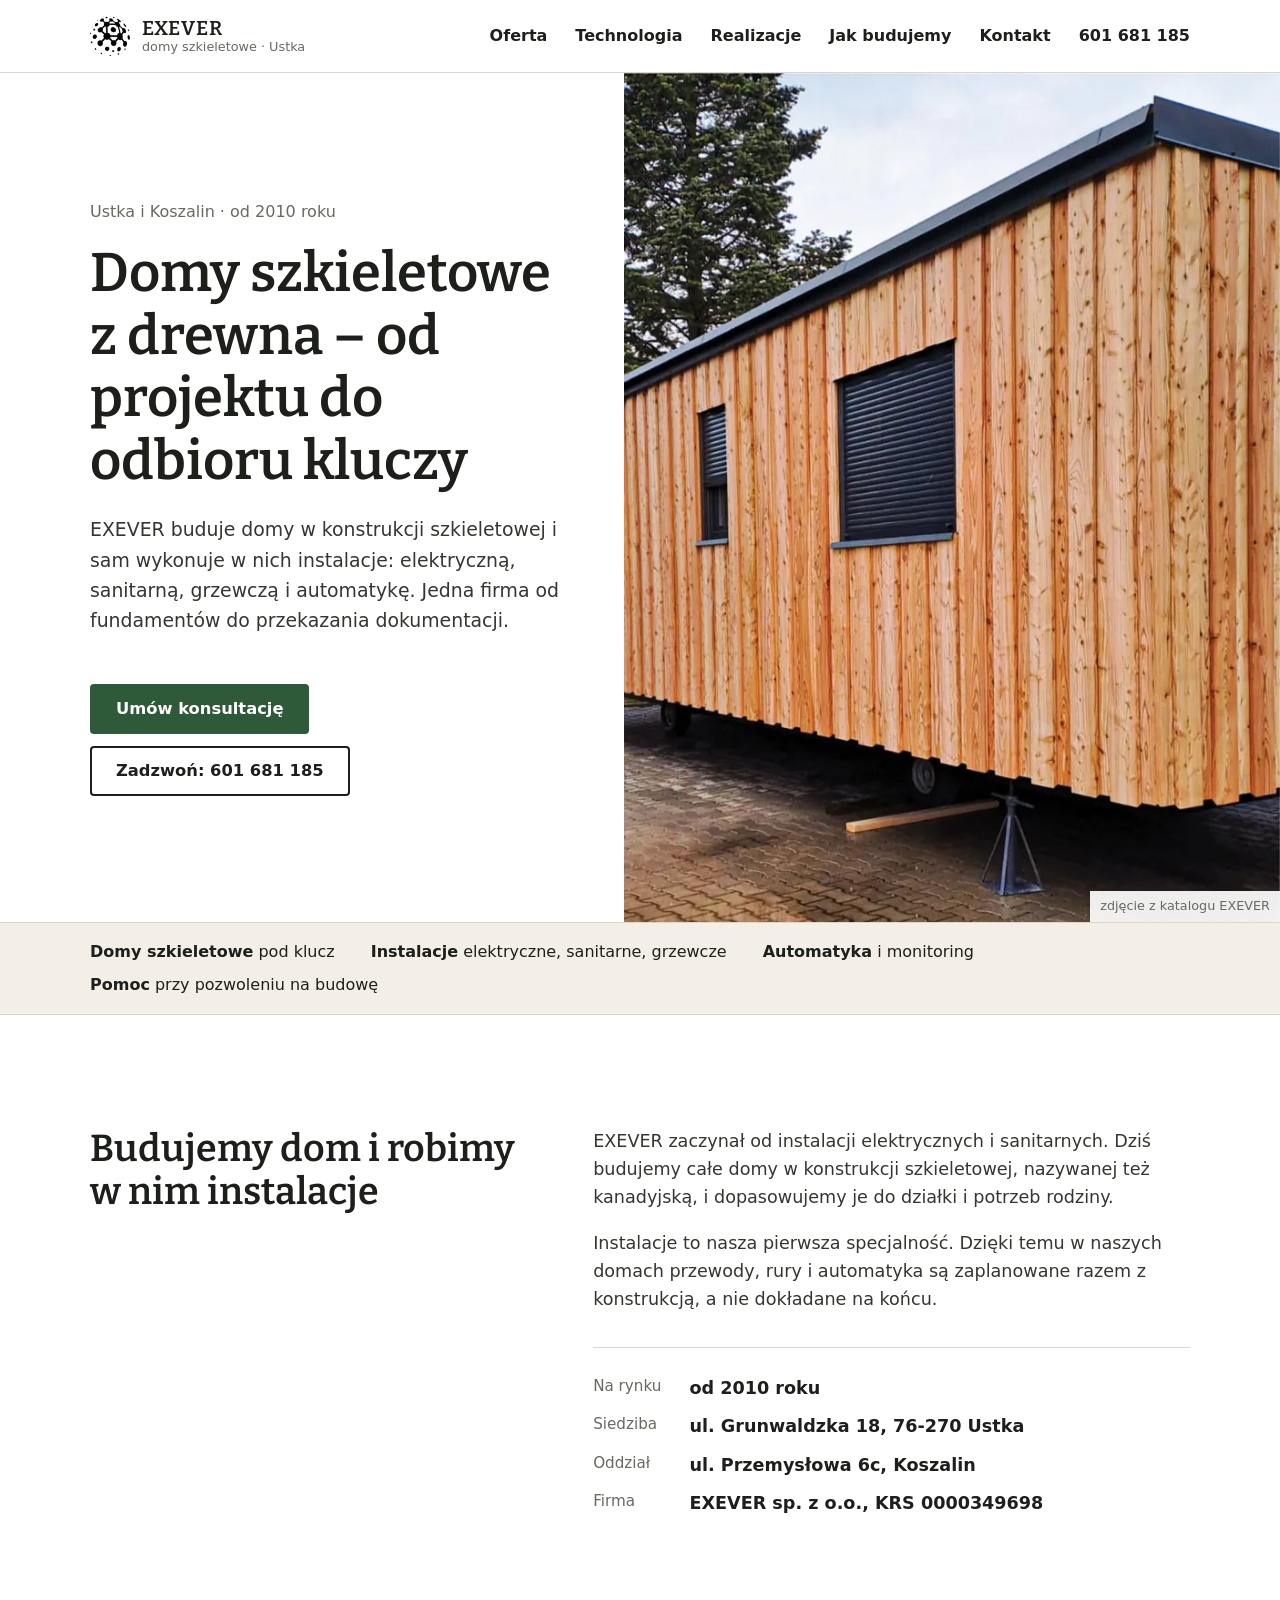
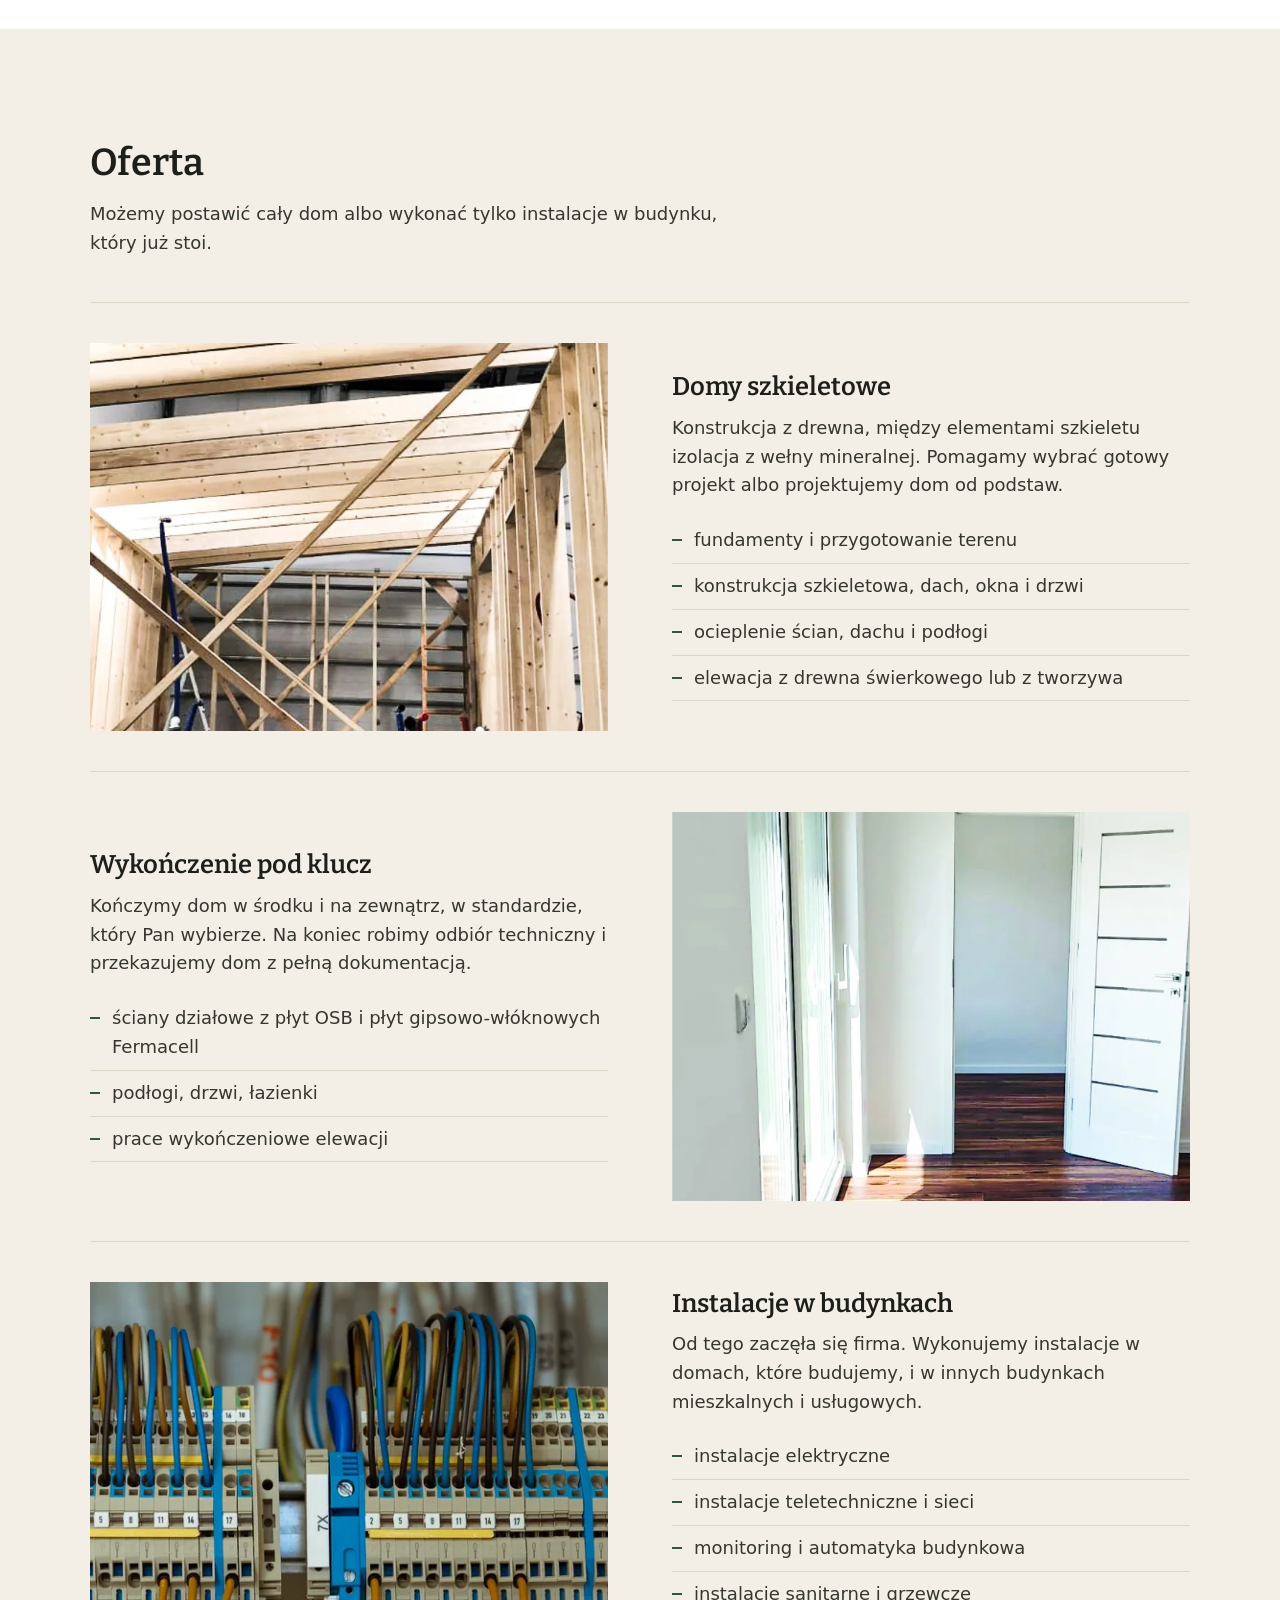
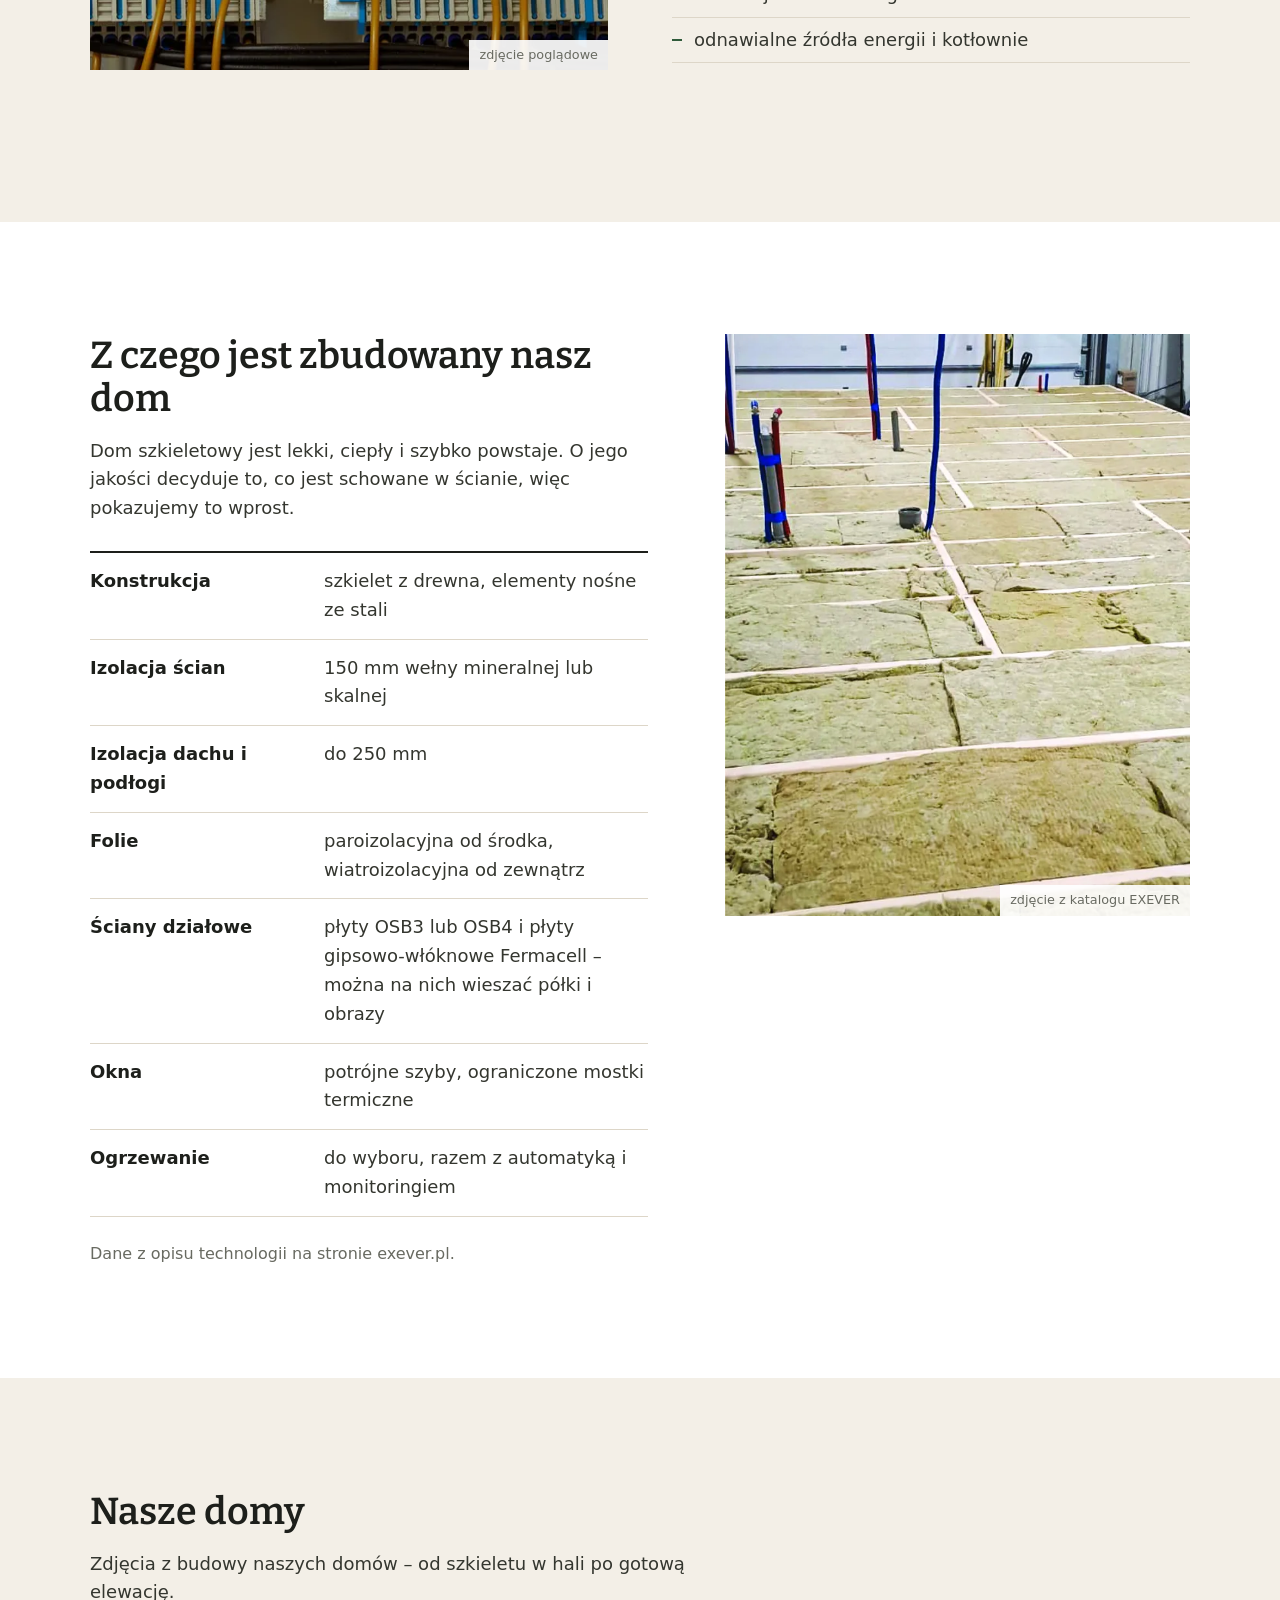
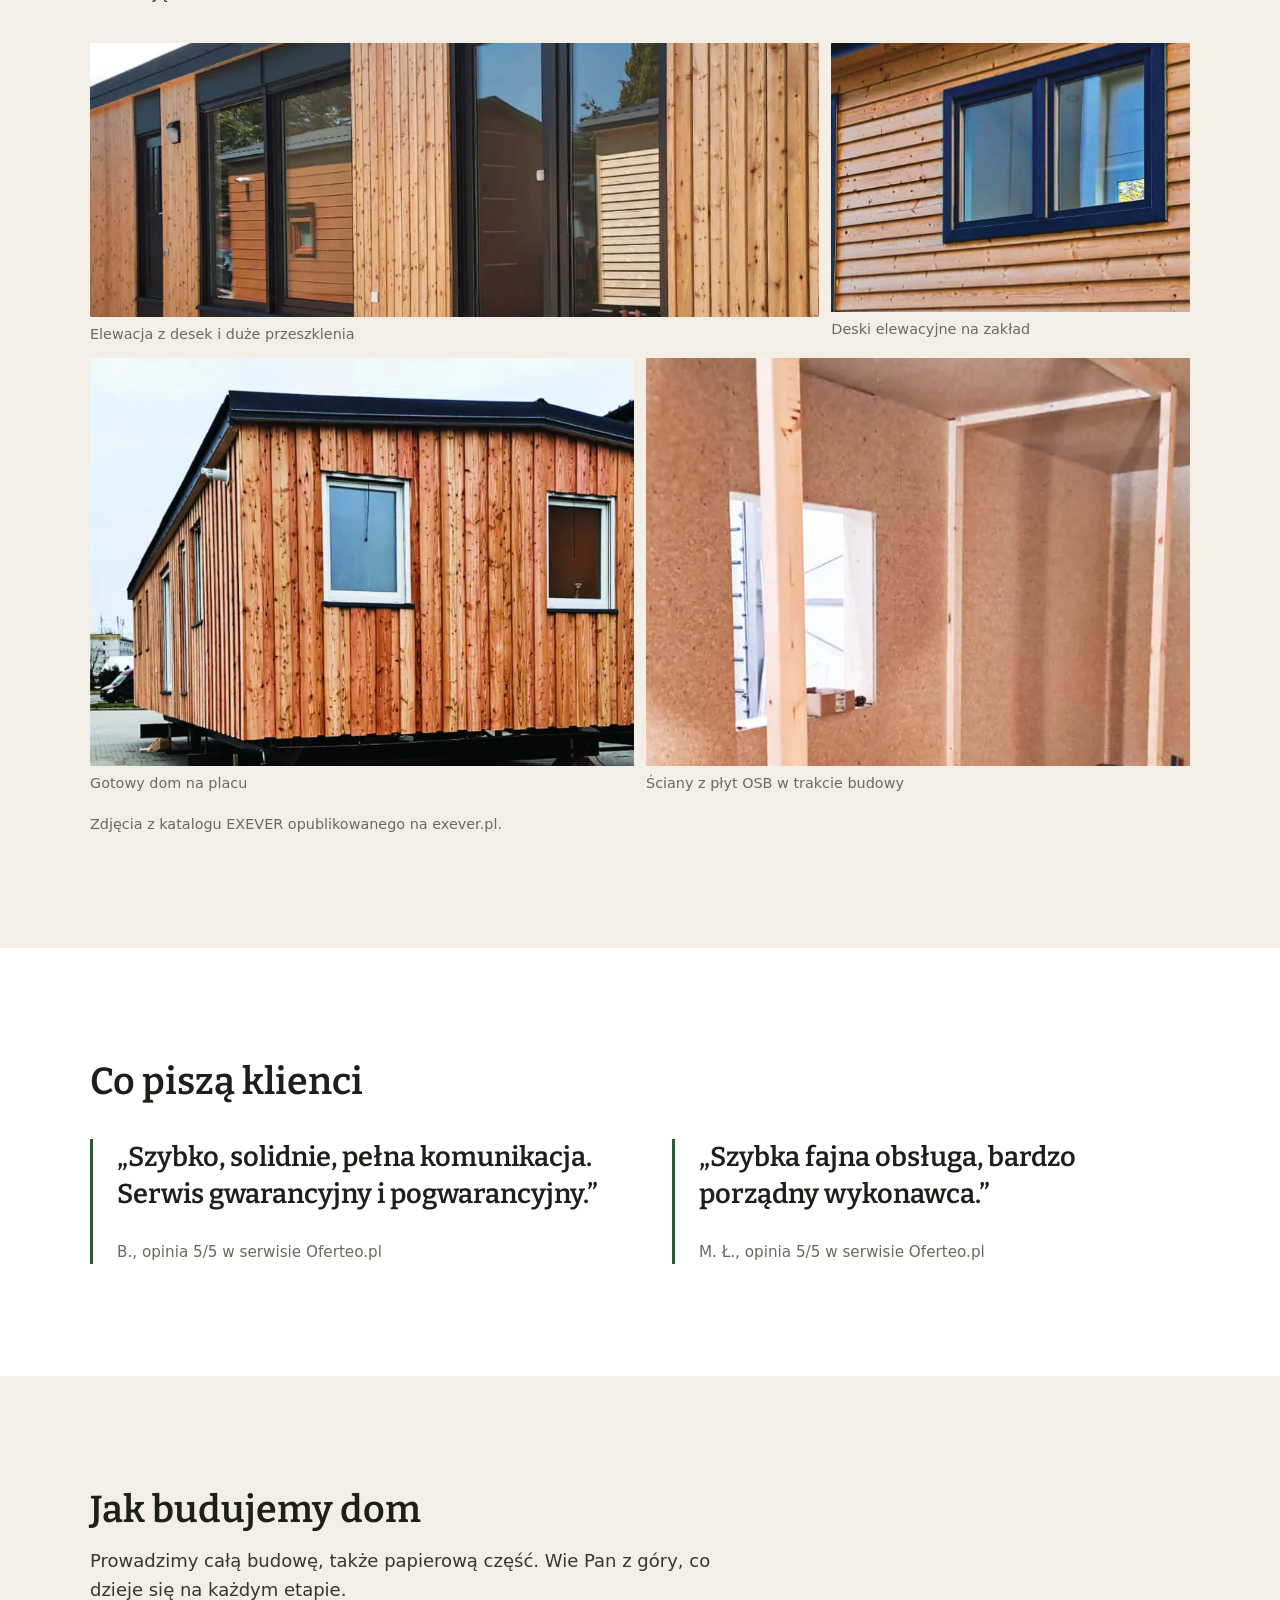
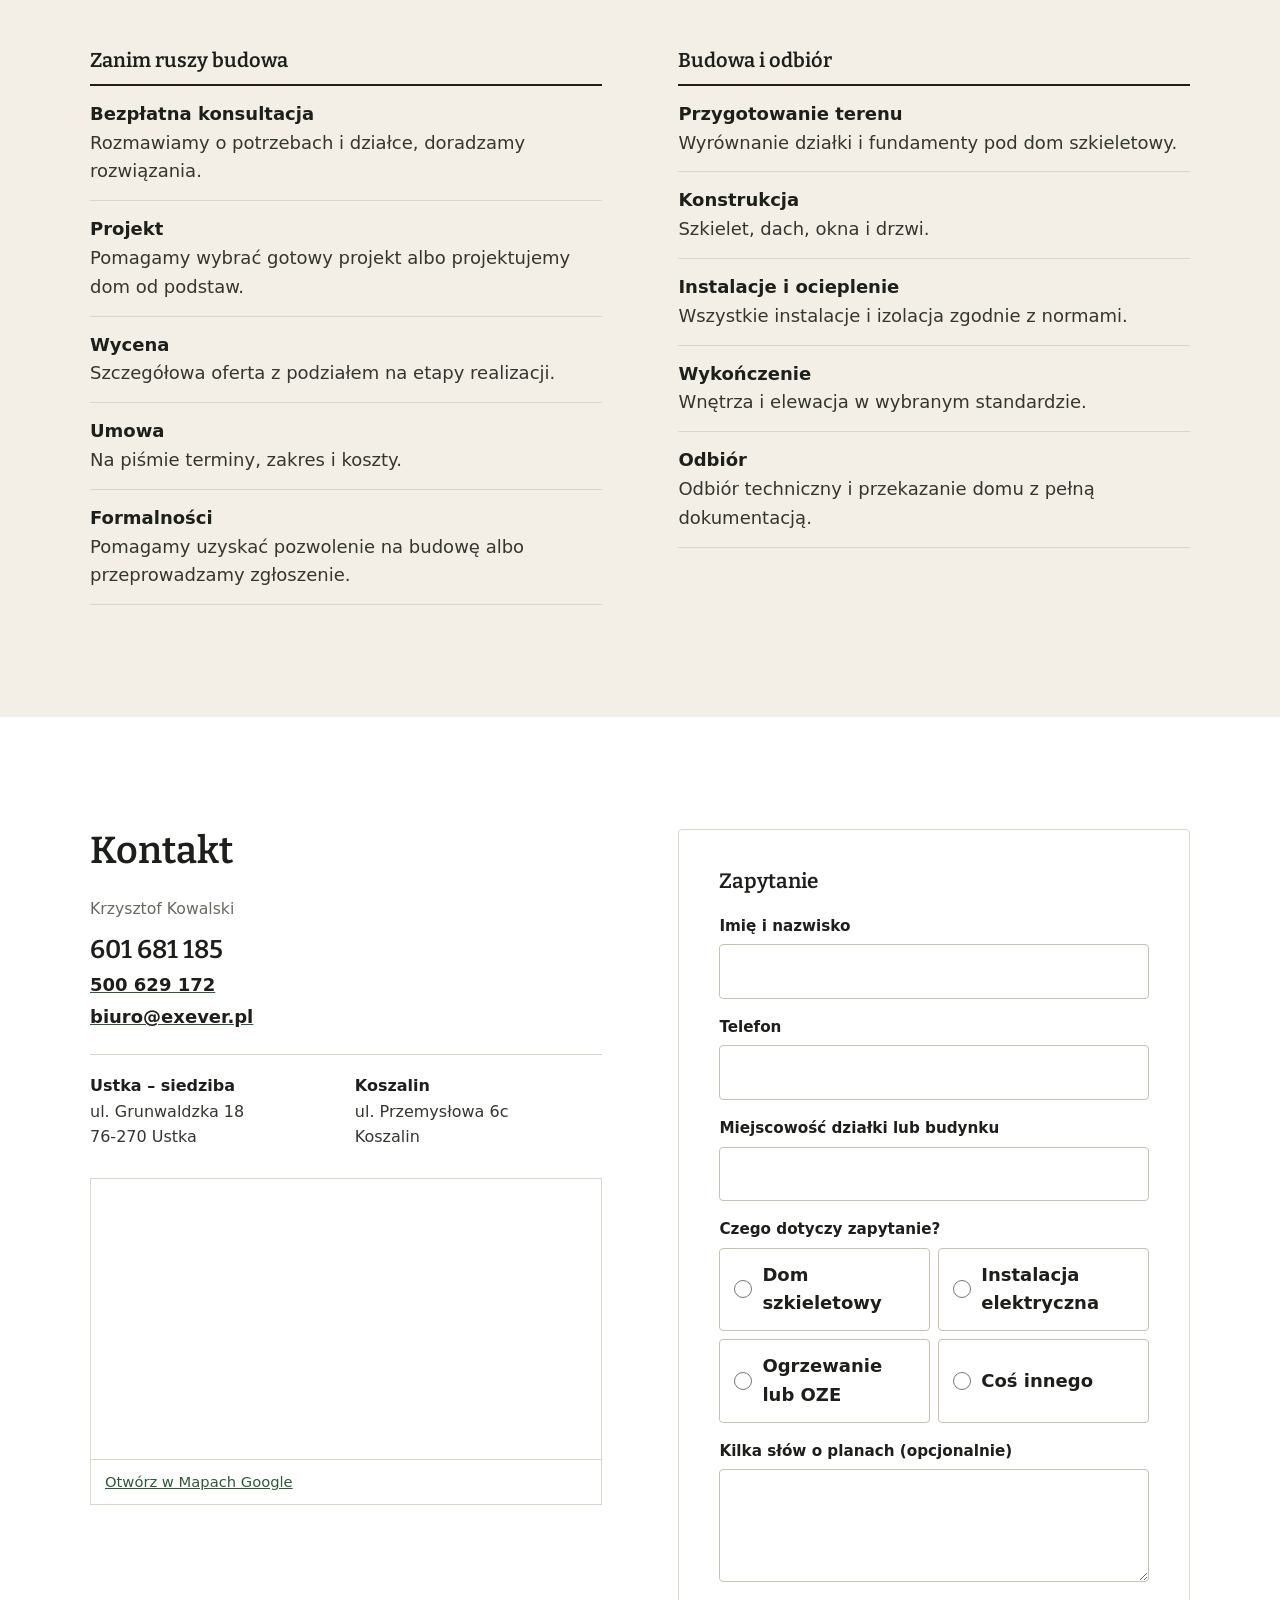
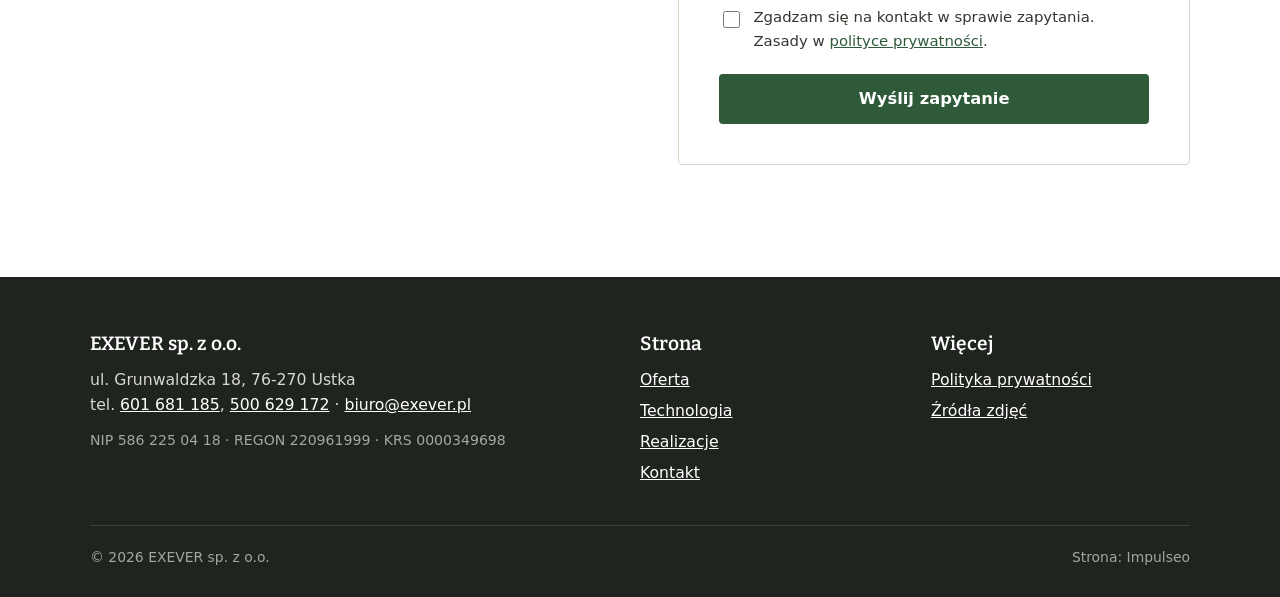
==== index.html @ 89daa923 "Demo strony EXEVER – domy szkieletowe i instalacje, Ustka Co-Authored-By: Claude Opus 5.5 (1M contex" ====
<!doctype html>
<html lang="pl">
<head>
<meta charset="utf-8">
<meta name="viewport" content="width=device-width, initial-scale=1">
<title>EXEVER Ustka – domy szkieletowe z drewna i instalacje elektryczne</title>
<meta name="description" content="EXEVER sp. z o.o. z Ustki – domy szkieletowe z drewna od projektu do odbioru kluczy oraz instalacje elektryczne, teletechniczne, sanitarne i grzewcze. Od 2010 roku. Tel. 601 681 185.">
<!-- DEMO: przy wdrożeniu usunąć noindex i podmienić adresy na domenę klienta -->
<meta name="robots" content="noindex, follow">
<link rel="canonical" href="https://impulseo-pl.github.io/exever/">
<meta name="theme-color" content="#20241f">
<meta name="format-detection" content="telephone=no">
<meta property="og:type" content="website">
<meta property="og:locale" content="pl_PL">
<meta property="og:site_name" content="EXEVER">
<meta property="og:title" content="EXEVER – domy szkieletowe z drewna, Ustka">
<meta property="og:description" content="Domy szkieletowe od projektu do odbioru kluczy i instalacje w budynkach. Od 2010 roku.">
<meta property="og:url" content="https://impulseo-pl.github.io/exever/">
<meta property="og:image" content="https://impulseo-pl.github.io/exever/img/og.jpg">
<meta property="og:image:width" content="1200">
<meta property="og:image:height" content="630">
<meta property="og:image:alt" content="Dom szkieletowy z elewacją z desek i dużymi oknami">
<meta name="twitter:card" content="summary_large_image">
<link rel="icon" href="favicon.svg" type="image/svg+xml">
<link rel="apple-touch-icon" href="apple-touch-icon.png">
<link rel="manifest" href="site.webmanifest">
<link rel="preload" href="fonts/bitter-latin-600-normal.woff2" as="font" type="font/woff2" crossorigin>
<link rel="preload" href="fonts/source-sans-3-latin-400-normal.woff2" as="font" type="font/woff2" crossorigin>
<link rel="preload" as="image" href="img/dom-dlugi-md.webp" imagesrcset="img/dom-dlugi-sm.webp 720w, img/dom-dlugi-md.webp 1100w, img/dom-dlugi.webp 1522w" imagesizes="(min-width: 1001px) 51vw, 100vw" fetchpriority="high">
<link rel="stylesheet" href="assets/styles.css">
<script type="application/ld+json">
{
  "@context": "https://schema.org",
  "@graph": [
    {
      "@type": "HomeAndConstructionBusiness",
      "@id": "https://impulseo-pl.github.io/exever/#firma",
      "name": "EXEVER sp. z o.o.",
      "alternateName": "EXEVER",
      "description": "Domy szkieletowe z drewna od projektu do odbioru oraz instalacje elektryczne, teletechniczne, sanitarne i grzewcze.",
      "url": "https://impulseo-pl.github.io/exever/",
      "logo": "https://impulseo-pl.github.io/exever/img/sygnet.png",
      "image": "https://impulseo-pl.github.io/exever/img/og.jpg",
      "telephone": "+48601681185",
      "email": "biuro@exever.pl",
      "foundingDate": "2010-02-23",
      "vatID": "PL5862250418",
      "identifier": [{"@type": "PropertyValue", "propertyID": "KRS", "value": "0000349698"}, {"@type": "PropertyValue", "propertyID": "REGON", "value": "220961999"}],
      "address": {"@type": "PostalAddress", "streetAddress": "ul. Grunwaldzka 18", "postalCode": "76-270", "addressLocality": "Ustka", "addressRegion": "pomorskie", "addressCountry": "PL"},
      "geo": {"@type": "GeoCoordinates", "latitude": 54.5804384, "longitude": 16.8703415},
      "department": {"@type": "HomeAndConstructionBusiness", "name": "EXEVER – Koszalin", "address": {"@type": "PostalAddress", "streetAddress": "ul. Przemysłowa 6c", "addressLocality": "Koszalin", "addressRegion": "zachodniopomorskie", "addressCountry": "PL"}},
      "hasOfferCatalog": {"@type": "OfferCatalog", "name": "Usługi", "itemListElement": [
        {"@type": "Offer", "itemOffered": {"@type": "Service", "name": "Domy szkieletowe z drewna"}},
        {"@type": "Offer", "itemOffered": {"@type": "Service", "name": "Instalacje elektryczne"}},
        {"@type": "Offer", "itemOffered": {"@type": "Service", "name": "Automatyka budynkowa i monitoring"}},
        {"@type": "Offer", "itemOffered": {"@type": "Service", "name": "Instalacje sanitarne i grzewcze, OZE"}}
      ]}
    },
    {
      "@type": "WebSite",
      "@id": "https://impulseo-pl.github.io/exever/#strona",
      "url": "https://impulseo-pl.github.io/exever/",
      "name": "EXEVER",
      "inLanguage": "pl-PL",
      "publisher": {"@id": "https://impulseo-pl.github.io/exever/#firma"}
    }
  ]
}
</script>
</head>
<body>
<a class="skip" href="#tresc">Przejdź do treści</a>

<header class="site-head">
  <div class="wrap head-in">
    <a class="brand" href="./" aria-label="EXEVER – strona główna">
      <img src="img/sygnet.png" width="40" height="40" alt="">
      <span class="brand-name">EXEVER<small>domy szkieletowe · Ustka</small></span>
    </a>
    <button class="menu-btn" type="button" aria-expanded="false" aria-controls="menu">Menu</button>
    <nav class="menu" id="menu" aria-label="Menu główne">
      <a href="#oferta">Oferta</a>
      <a href="#technologia">Technologia</a>
      <a href="#realizacje">Realizacje</a>
      <a href="#przebieg">Jak budujemy</a>
      <a href="#kontakt">Kontakt</a>
      <a class="head-tel" href="tel:+48601681185">601 681 185</a>
    </nav>
  </div>
</header>

<main id="tresc">
  <section class="hero">
    <div class="hero-text">
      <p class="hero-place">Ustka i Koszalin · od 2010 roku</p>
      <h1>Domy szkieletowe z drewna – od projektu do odbioru kluczy</h1>
      <p class="lead">EXEVER buduje domy w konstrukcji szkieletowej i sam wykonuje w nich instalacje: elektryczną, sanitarną, grzewczą i automatykę. Jedna firma od fundamentów do przekazania dokumentacji.</p>
      <div class="actions">
        <a class="btn btn-main" href="#kontakt">Umów konsultację</a>
        <a class="btn btn-sec" href="tel:+48601681185">Zadzwoń: 601 681 185</a>
      </div>
    </div>
    <figure class="hero-photo">
      <img src="img/dom-dlugi-md.webp" srcset="img/dom-dlugi-sm.webp 720w, img/dom-dlugi-md.webp 1100w, img/dom-dlugi.webp 1522w" sizes="(min-width: 1001px) 51vw, 100vw" width="1100" height="1425" alt="Parterowy dom szkieletowy z elewacją z pionowych desek, na placu przed halą" fetchpriority="high">
      <figcaption class="photo-note">zdjęcie z katalogu EXEVER</figcaption>
    </figure>
  </section>

  <aside class="strip" aria-label="W skrócie">
    <div class="wrap strip-in">
      <span><b>Domy szkieletowe</b> pod klucz</span>
      <span><b>Instalacje</b> elektryczne, sanitarne, grzewcze</span>
      <span><b>Automatyka</b> i monitoring</span>
      <span><b>Pomoc</b> przy pozwoleniu na budowę</span>
    </div>
  </aside>

  <section class="sec" id="o-firmie" aria-labelledby="h-o-firmie">
    <div class="wrap two">
      <h2 id="h-o-firmie">Budujemy dom i robimy w nim instalacje</h2>
      <div class="intro-text">
        <p>EXEVER zaczynał od instalacji elektrycznych i sanitarnych. Dziś budujemy całe domy w konstrukcji szkieletowej, nazywanej też kanadyjską, i dopasowujemy je do działki i potrzeb rodziny.</p>
        <p>Instalacje to nasza pierwsza specjalność. Dzięki temu w naszych domach przewody, rury i automatyka są zaplanowane razem z konstrukcją, a nie dokładane na końcu.</p>
        <dl class="facts">
          <dt>Na rynku</dt><dd>od 2010 roku</dd>
          <dt>Siedziba</dt><dd>ul. Grunwaldzka 18, 76-270 Ustka</dd>
          <dt>Oddział</dt><dd>ul. Przemysłowa 6c, Koszalin</dd>
          <dt>Firma</dt><dd>EXEVER sp. z o.o., KRS 0000349698</dd>
        </dl>
      </div>
    </div>
  </section>

  <section class="sec sec-sand" id="oferta" aria-labelledby="h-oferta">
    <div class="wrap">
      <div class="sec-head">
        <h2 id="h-oferta">Oferta</h2>
        <p>Możemy postawić cały dom albo wykonać tylko instalacje w budynku, który już stoi.</p>
      </div>

      <article class="work">
        <figure class="work-photo"><img src="img/szkielet-sm.webp" srcset="img/szkielet-sm.webp 720w, img/szkielet-md.webp 1100w" sizes="(min-width: 761px) 45vw, 100vw" width="720" height="921" loading="lazy" decoding="async" alt="Drewniana konstrukcja szkieletowa ścian i dachu domu w hali"></figure>
        <div>
          <h3>Domy szkieletowe</h3>
          <p>Konstrukcja z drewna, między elementami szkieletu izolacja z wełny mineralnej. Pomagamy wybrać gotowy projekt albo projektujemy dom od podstaw.</p>
          <ul>
            <li>fundamenty i przygotowanie terenu</li>
            <li>konstrukcja szkieletowa, dach, okna i drzwi</li>
            <li>ocieplenie ścian, dachu i podłogi</li>
            <li>elewacja z drewna świerkowego lub z tworzywa</li>
          </ul>
        </div>
      </article>

      <article class="work">
        <figure class="work-photo"><img src="img/wnetrze-sm.webp" srcset="img/wnetrze-sm.webp 720w, img/wnetrze-md.webp 1100w" sizes="(min-width: 761px) 45vw, 100vw" width="720" height="922" loading="lazy" decoding="async" alt="Wykończone wnętrze domu: białe ściany, drzwi wewnętrzne, ciemna podłoga z desek"></figure>
        <div>
          <h3>Wykończenie pod klucz</h3>
          <p>Kończymy dom w środku i na zewnątrz, w standardzie, który Pan wybierze. Na koniec robimy odbiór techniczny i przekazujemy dom z pełną dokumentacją.</p>
          <ul>
            <li>ściany działowe z płyt OSB i płyt gipsowo-włóknowych Fermacell</li>
            <li>podłogi, drzwi, łazienki</li>
            <li>prace wykończeniowe elewacji</li>
          </ul>
        </div>
      </article>

      <article class="work">
        <figure class="work-photo"><img src="img/rozdzielnia-sm.webp" srcset="img/rozdzielnia-sm.webp 720w, img/rozdzielnia-md.webp 1100w" sizes="(min-width: 761px) 45vw, 100vw" width="720" height="405" loading="lazy" decoding="async" alt="Listwy zaciskowe i przewody w szafie elektrycznej"><figcaption class="photo-note">zdjęcie poglądowe</figcaption></figure>
        <div>
          <h3>Instalacje w budynkach</h3>
          <p>Od tego zaczęła się firma. Wykonujemy instalacje w domach, które budujemy, i w innych budynkach mieszkalnych i usługowych.</p>
          <ul>
            <li>instalacje elektryczne</li>
            <li>instalacje teletechniczne i sieci</li>
            <li>monitoring i automatyka budynkowa</li>
            <li>instalacje sanitarne i grzewcze</li>
            <li>odnawialne źródła energii i kotłownie</li>
          </ul>
        </div>
      </article>
    </div>
  </section>

  <section class="sec" id="technologia" aria-labelledby="h-tech">
    <div class="wrap tech">
      <div>
        <h2 id="h-tech">Z czego jest zbudowany nasz dom</h2>
        <p style="margin-top:16px">Dom szkieletowy jest lekki, ciepły i szybko powstaje. O jego jakości decyduje to, co jest schowane w ścianie, więc pokazujemy to wprost.</p>
        <ul class="layers">
          <li><b>Konstrukcja</b><span>szkielet z drewna, elementy nośne ze stali</span></li>
          <li><b>Izolacja ścian</b><span>150 mm wełny mineralnej lub skalnej</span></li>
          <li><b>Izolacja dachu i podłogi</b><span>do 250 mm</span></li>
          <li><b>Folie</b><span>paroizolacyjna od środka, wiatroizolacyjna od zewnątrz</span></li>
          <li><b>Ściany działowe</b><span>płyty OSB3 lub OSB4 i płyty gipsowo-włóknowe Fermacell – można na nich wieszać półki i obrazy</span></li>
          <li><b>Okna</b><span>potrójne szyby, ograniczone mostki termiczne</span></li>
          <li><b>Ogrzewanie</b><span>do wyboru, razem z automatyką i monitoringiem</span></li>
        </ul>
        <p class="tech-note">Dane z opisu technologii na stronie exever.pl.</p>
      </div>
      <figure class="tech-photo"><img src="img/izolacja-sm.webp" srcset="img/izolacja-sm.webp 720w, img/izolacja-md.webp 1100w" sizes="(min-width: 1001px) 42vw, 100vw" width="720" height="944" loading="lazy" decoding="async" alt="Płyty wełny mineralnej ułożone między belkami podłogi, z wyprowadzonymi rurami instalacji"><figcaption class="photo-note">zdjęcie z katalogu EXEVER</figcaption></figure>
    </div>
  </section>

  <section class="sec sec-sand" id="realizacje" aria-labelledby="h-real">
    <div class="wrap">
      <h2 id="h-real">Nasze domy</h2>
      <p style="margin-top:16px;max-width:640px">Zdjęcia z budowy naszych domów – od szkieletu w hali po gotową elewację.</p>
      <div class="gallery">
        <figure class="wide"><img src="img/nowoczesny-md.webp" srcset="img/nowoczesny-sm.webp 720w, img/nowoczesny-md.webp 1100w, img/nowoczesny.webp 1635w" sizes="(min-width: 761px) 66vw, 100vw" width="1100" height="570" loading="lazy" decoding="async" alt="Dom szkieletowy z dużymi przeszkleniami w ciemnych ramach i elewacją z desek"><figcaption>Elewacja z desek i duże przeszklenia</figcaption></figure>
        <figure><img src="img/elewacja-sm.webp" srcset="img/elewacja-sm.webp 720w, img/elewacja-md.webp 1100w" sizes="(min-width: 761px) 33vw, 50vw" width="720" height="944" loading="lazy" decoding="async" alt="Poziome deski elewacji i okno w granatowej ramie"><figcaption>Deski elewacyjne na zakład</figcaption></figure>
        <figure class="half"><img src="img/dom-sm.webp" srcset="img/dom-sm.webp 720w, img/dom-md.webp 1100w" sizes="(min-width: 761px) 50vw, 50vw" width="720" height="829" loading="lazy" decoding="async" alt="Gotowy dom szkieletowy z elewacją z pionowych desek"><figcaption>Gotowy dom na placu</figcaption></figure>
        <figure class="half"><img src="img/osb-sm.webp" srcset="img/osb-sm.webp 720w, img/osb-md.webp 1100w" sizes="(min-width: 761px) 50vw, 50vw" width="720" height="430" loading="lazy" decoding="async" alt="Ściany z płyt OSB i drewniane ościeżnice we wnętrzu budowanego domu"><figcaption>Ściany z płyt OSB w trakcie budowy</figcaption></figure>
      </div>
      <p class="gallery-src">Zdjęcia z katalogu EXEVER opublikowanego na exever.pl.</p>
    </div>
  </section>

  <section class="sec" aria-labelledby="h-opinie">
    <div class="wrap">
      <h2 id="h-opinie">Co piszą klienci</h2>
      <div class="reviews">
        <blockquote class="review">
          <p>„Szybko, solidnie, pełna komunikacja. Serwis gwarancyjny i pogwarancyjny.”</p>
          <footer>B., opinia 5/5 w serwisie Oferteo.pl</footer>
        </blockquote>
        <blockquote class="review">
          <p>„Szybka fajna obsługa, bardzo porządny wykonawca.”</p>
          <footer>M. Ł., opinia 5/5 w serwisie Oferteo.pl</footer>
        </blockquote>
      </div>
    </div>
  </section>

  <section class="sec sec-sand" id="przebieg" aria-labelledby="h-przebieg">
    <div class="wrap">
      <div class="sec-head">
        <h2 id="h-przebieg">Jak budujemy dom</h2>
        <p>Prowadzimy całą budowę, także papierową część. Wie Pan z góry, co dzieje się na każdym etapie.</p>
      </div>
      <div class="stages">
        <div>
          <h3>Zanim ruszy budowa</h3>
          <ol>
            <li><b>Bezpłatna konsultacja</b>Rozmawiamy o potrzebach i działce, doradzamy rozwiązania.</li>
            <li><b>Projekt</b>Pomagamy wybrać gotowy projekt albo projektujemy dom od podstaw.</li>
            <li><b>Wycena</b>Szczegółowa oferta z podziałem na etapy realizacji.</li>
            <li><b>Umowa</b>Na piśmie terminy, zakres i koszty.</li>
            <li><b>Formalności</b>Pomagamy uzyskać pozwolenie na budowę albo przeprowadzamy zgłoszenie.</li>
          </ol>
        </div>
        <div>
          <h3>Budowa i odbiór</h3>
          <ol>
            <li><b>Przygotowanie terenu</b>Wyrównanie działki i fundamenty pod dom szkieletowy.</li>
            <li><b>Konstrukcja</b>Szkielet, dach, okna i drzwi.</li>
            <li><b>Instalacje i ocieplenie</b>Wszystkie instalacje i izolacja zgodnie z normami.</li>
            <li><b>Wykończenie</b>Wnętrza i elewacja w wybranym standardzie.</li>
            <li><b>Odbiór</b>Odbiór techniczny i przekazanie domu z pełną dokumentacją.</li>
          </ol>
        </div>
      </div>
    </div>
  </section>

  <section class="sec" id="kontakt" aria-labelledby="h-kontakt">
    <div class="wrap contact-grid">
      <div>
        <h2 id="h-kontakt">Kontakt</h2>
        <address class="nap">
          <span class="who">Krzysztof Kowalski</span>
          <a class="tel" href="tel:+48601681185">601 681 185</a>
          <a href="tel:+48500629172">500 629 172</a>
          <a href="mailto:biuro@exever.pl">biuro@exever.pl</a>
        </address>
        <div class="places">
          <div><b>Ustka – siedziba</b>ul. Grunwaldzka 18<br>76-270 Ustka</div>
          <div><b>Koszalin</b>ul. Przemysłowa 6c<br>Koszalin</div>
        </div>
        <div class="map">
          <iframe title="Mapa dojazdu – EXEVER, Ustka" src="https://www.openstreetmap.org/export/embed.html?bbox=16.850%2C54.572%2C16.890%2C54.589&amp;layer=mapnik&amp;marker=54.5804%2C16.8703" loading="lazy"></iframe>
          <a href="https://www.google.com/maps/place/EXEVER+SP.+Z+O.+O./@54.5804384,16.8703415,17z" target="_blank" rel="noopener">Otwórz w Mapach Google</a>
        </div>
      </div>
      <form class="form" id="quote" novalidate>
        <h3>Zapytanie</h3>
        <label class="field"><span>Imię i nazwisko</span><input name="name" autocomplete="name" required></label>
        <label class="field"><span>Telefon</span><input name="tel" type="tel" autocomplete="tel" inputmode="tel" required></label>
        <label class="field"><span>Miejscowość działki lub budynku</span><input name="place" autocomplete="address-level2"></label>
        <fieldset class="field">
          <legend>Czego dotyczy zapytanie?</legend>
          <div class="choice choice-2">
            <label><input type="radio" name="type" value="Dom szkieletowy">Dom szkieletowy</label>
            <label><input type="radio" name="type" value="Instalacja elektryczna">Instalacja elektryczna</label>
            <label><input type="radio" name="type" value="Instalacja grzewcza lub OZE">Ogrzewanie lub OZE</label>
            <label><input type="radio" name="type" value="Inne">Coś innego</label>
          </div>
        </fieldset>
        <label class="field"><span>Kilka słów o planach (opcjonalnie)</span><textarea name="msg" rows="3"></textarea></label>
        <label class="consent"><input type="checkbox" name="ok" required><span>Zgadzam się na kontakt w sprawie zapytania. Zasady w <a href="polityka-prywatnosci/">polityce prywatności</a>.</span></label>
        <button class="btn btn-main btn-full" type="submit">Wyślij zapytanie</button>
        <p class="form-msg" role="status" aria-live="polite"></p>
      </form>
    </div>
  </section>
</main>

<footer class="site-foot">
  <div class="wrap">
    <div class="foot-grid">
      <div>
        <h2>EXEVER sp. z o.o.</h2>
        <address>ul. Grunwaldzka 18, 76-270 Ustka<br>tel. <a href="tel:+48601681185">601 681 185</a>, <a href="tel:+48500629172">500 629 172</a> · <a href="mailto:biuro@exever.pl">biuro@exever.pl</a></address>
        <p class="reg">NIP 586 225 04 18 · REGON 220961999 · KRS 0000349698</p>
      </div>
      <div>
        <h2>Strona</h2>
        <ul><li><a href="#oferta">Oferta</a></li><li><a href="#technologia">Technologia</a></li><li><a href="#realizacje">Realizacje</a></li><li><a href="#kontakt">Kontakt</a></li></ul>
      </div>
      <div>
        <h2>Więcej</h2>
        <ul><li><a href="polityka-prywatnosci/">Polityka prywatności</a></li><li><a href="zrodla-zdjec.html">Źródła zdjęć</a></li></ul>
      </div>
    </div>
    <div class="foot-bottom">
      <span>© 2026 EXEVER sp. z o.o.</span>
      <span>Strona: Impulseo</span>
    </div>
  </div>
</footer>

<nav class="mobile-bar" aria-label="Szybki kontakt">
  <a href="tel:+48601681185">Zadzwoń</a>
  <a href="#kontakt">Zapytaj o dom</a>
</nav>

<script src="assets/app.js" defer></script>
</body>
</html>
---- assets/styles.css ----
/* EXEVER */
@font-face{font-family:"Bitter";font-style:normal;font-weight:600;font-display:swap;src:url(../fonts/bitter-latin-600-normal.woff2) format("woff2");unicode-range:U+0000-00FF,U+0131,U+0152-0153,U+02BB-02BC,U+02C6,U+02DA,U+02DC,U+2000-206F,U+20AC,U+2122,U+2212}
@font-face{font-family:"Bitter";font-style:normal;font-weight:600;font-display:swap;src:url(../fonts/bitter-latin-ext-600-normal.woff2) format("woff2");unicode-range:U+0100-02AF,U+1E00-1EFF,U+2020,U+20A0-20AB,U+20AD-20CF,U+2C60-2C7F,U+A720-A7FF}
@font-face{font-family:"Source Sans 3";font-style:normal;font-weight:400;font-display:swap;src:url(../fonts/source-sans-3-latin-400-normal.woff2) format("woff2");unicode-range:U+0000-00FF,U+0131,U+0152-0153,U+02BB-02BC,U+02C6,U+02DA,U+02DC,U+2000-206F,U+20AC,U+2122,U+2212}
@font-face{font-family:"Source Sans 3";font-style:normal;font-weight:400;font-display:swap;src:url(../fonts/source-sans-3-latin-ext-400-normal.woff2) format("woff2");unicode-range:U+0100-02AF,U+1E00-1EFF,U+2020,U+20A0-20AB,U+20AD-20CF,U+2C60-2C7F,U+A720-A7FF}
@font-face{font-family:"Source Sans 3";font-style:normal;font-weight:600;font-display:swap;src:url(../fonts/source-sans-3-latin-600-normal.woff2) format("woff2");unicode-range:U+0000-00FF,U+0131,U+0152-0153,U+02BB-02BC,U+02C6,U+02DA,U+02DC,U+2000-206F,U+20AC,U+2122,U+2212}
@font-face{font-family:"Source Sans 3";font-style:normal;font-weight:600;font-display:swap;src:url(../fonts/source-sans-3-latin-ext-600-normal.woff2) format("woff2");unicode-range:U+0100-02AF,U+1E00-1EFF,U+2020,U+20A0-20AB,U+20AD-20CF,U+2C60-2C7F,U+A720-A7FF}

:root{
  --ink:#1d1f1b; --text:#34362f; --mute:#686a61;
  --bg:#fff; --sand:#f3efe7; --sand-2:#e9e3d7; --line:#ddd6c8;
  --green:#2f5a3a; --green-dark:#23452c;
  --dark:#20241f; --dark-text:#d6d8d0; --dark-line:#3a3f38;
  --serif:"Bitter",Georgia,"Times New Roman",serif;
  --sans:"Source Sans 3",system-ui,-apple-system,"Segoe UI",sans-serif;
  --wrap:1180px; --gut:clamp(16px,4vw,40px);
}
*,*::before,*::after{box-sizing:border-box}
html{-webkit-text-size-adjust:100%;scroll-padding-top:84px}
@media (prefers-reduced-motion:no-preference){html{scroll-behavior:smooth}}
body{margin:0;background:var(--bg);color:var(--text);font:400 18px/1.6 var(--sans);overflow-x:hidden}
img{display:block;max-width:100%;height:auto}
a{color:var(--green)}
a:hover{color:var(--green-dark)}
h1,h2,h3{font-family:var(--serif);font-weight:600;color:var(--ink);line-height:1.15;margin:0}
h1{font-size:clamp(2.1rem,4.4vw,3.4rem)}
h2{font-size:clamp(1.7rem,3vw,2.35rem)}
h3{font-size:1.3rem}
p{margin:0 0 1em}
p:last-child{margin-bottom:0}
ul,ol{margin:0;padding:0}
.wrap{max-width:var(--wrap);margin:0 auto;padding:0 var(--gut)}
.skip{position:absolute;left:12px;top:-60px;background:var(--ink);color:#fff;padding:10px 14px;z-index:100}
.skip:focus{top:12px}
:focus-visible{outline:2px solid var(--green);outline-offset:3px}

/* przyciski */
.btn{display:inline-flex;align-items:center;justify-content:center;min-height:50px;padding:0 24px;font:600 1.02rem/1 var(--sans);text-decoration:none;border:2px solid transparent;border-radius:4px;cursor:pointer;transition:background-color .15s,color .15s,border-color .15s}
.btn-main{background:var(--green);color:#fff}
.btn-main:hover{background:var(--green-dark);color:#fff}
.btn-sec{border-color:var(--ink);color:var(--ink);background:transparent}
.btn-sec:hover{background:var(--ink);color:#fff}
.btn-full{width:100%}

/* nagłówek */
.site-head{position:sticky;top:0;z-index:40;background:#fff;border-bottom:1px solid var(--line)}
.head-in{display:flex;align-items:center;gap:32px;height:72px}
.brand{display:flex;align-items:center;gap:12px;text-decoration:none;color:var(--ink)}
.brand img{width:40px;height:40px;flex:none}
.brand-name{font:600 1.25rem/1.1 var(--serif);letter-spacing:.06em}
.brand-name small{display:block;font:400 .8rem/1.3 var(--sans);color:var(--mute);letter-spacing:0}
.menu{display:flex;align-items:center;gap:28px;margin-left:auto}
.menu a{color:var(--ink);text-decoration:none;font-weight:600;font-size:1rem}
.menu a:hover{color:var(--green)}
.head-tel{font-weight:600;color:var(--ink);text-decoration:none;white-space:nowrap}
.menu-btn{display:none;margin-left:auto;background:none;border:1px solid var(--line);border-radius:4px;height:42px;padding:0 14px;font:600 1rem var(--sans);color:var(--ink);cursor:pointer}

/* okruszki */
.crumbs{font-size:.9rem;color:var(--mute)}
.crumbs ol{list-style:none;display:flex;flex-wrap:wrap;gap:6px}
.crumbs li+li::before{content:"/";margin-right:6px;color:#b5ae9f}
.crumbs a{color:var(--mute)}

/* hero */
.hero{display:grid;grid-template-columns:minmax(0,1fr) minmax(0,1.05fr);min-height:min(660px,calc(100svh - 72px))}
.hero-text{display:flex;flex-direction:column;justify-content:center;padding:56px clamp(24px,5vw,72px) 56px max(var(--gut),calc((100vw - var(--wrap))/2 + var(--gut)))}
.hero-place{color:var(--mute);font-size:1rem;margin-bottom:18px}
.hero .lead{font-size:1.18rem;margin-top:22px;max-width:520px}
.actions{display:flex;flex-wrap:wrap;gap:12px;margin-top:30px}
.hero-photo{margin:0;position:relative;background:var(--sand)}
.hero-photo img{width:100%;height:100%;object-fit:cover;object-position:40% 60%}
.photo-note{position:absolute;right:0;bottom:0;background:rgba(255,255,255,.92);font-size:.8rem;color:var(--mute);padding:5px 10px}

/* pasek pod hero */
.strip{background:var(--sand);border-top:1px solid var(--line);border-bottom:1px solid var(--line)}
.strip-in{display:flex;flex-wrap:wrap;gap:8px 36px;padding-top:16px;padding-bottom:16px;color:var(--ink);font-size:1rem}
.strip-in span b{font-weight:600}

/* sekcje */
.sec{padding:clamp(64px,9vw,112px) 0}
.sec-sand{background:var(--sand)}
.two{display:grid;grid-template-columns:minmax(0,5fr) minmax(0,7fr);gap:clamp(28px,6vw,96px)}
.intro-text{font-size:1.1rem}
.facts{display:grid;grid-template-columns:auto 1fr;gap:10px 28px;margin:34px 0 0;padding-top:26px;border-top:1px solid var(--line)}
.facts dt{color:var(--mute);font-size:.95rem}
.facts dd{margin:0;color:var(--ink);font-weight:600}

/* rzędy tekst/zdjęcie */
.sec-head{max-width:660px;margin-bottom:44px}
.sec-head p{margin-top:16px}
.work{display:grid;grid-template-columns:minmax(0,1fr) minmax(0,1fr);gap:clamp(24px,5vw,72px);align-items:center;padding:40px 0;border-top:1px solid var(--line)}
.work:nth-of-type(even) .work-photo{order:2}
.work-photo{margin:0;position:relative}
.work-photo img{width:100%;aspect-ratio:4/3;object-fit:cover}
.work h3{font-size:1.6rem;margin-bottom:12px}
.work ul{list-style:none;margin-top:16px}
.work li{padding:8px 0 8px 22px;border-bottom:1px solid var(--line);position:relative}
.work li::before{content:"";position:absolute;left:0;top:21px;width:10px;height:2px;background:var(--green)}

/* technologia */
.tech{display:grid;grid-template-columns:minmax(0,6fr) minmax(0,5fr);gap:clamp(28px,6vw,88px);align-items:start}
.tech-photo{margin:0;position:relative}
.tech-photo img{width:100%;aspect-ratio:4/5;object-fit:cover}
.layers{list-style:none;margin-top:28px;border-top:2px solid var(--ink)}
.layers li{display:grid;grid-template-columns:minmax(0,2fr) minmax(0,3fr);gap:18px;padding:14px 0;border-bottom:1px solid var(--line)}
.layers b{color:var(--ink);font-weight:600}
.tech-note{margin-top:24px;font-size:1rem;color:var(--mute)}

/* galeria */
.gallery{display:grid;grid-template-columns:repeat(6,minmax(0,1fr));gap:12px;margin-top:36px}
.gallery figure{margin:0;grid-column:span 2}
.gallery figure.wide{grid-column:span 4}
.gallery figure.half{grid-column:span 3}
.gallery img{width:100%;aspect-ratio:4/3;object-fit:cover}
.gallery figure.wide img{aspect-ratio:8/3}
.gallery figcaption{font-size:.9rem;color:var(--mute);padding-top:6px}
.gallery-src{margin-top:18px;font-size:.9rem;color:var(--mute)}

/* opinie */
.reviews{display:grid;grid-template-columns:minmax(0,1fr) minmax(0,1fr);gap:clamp(24px,5vw,64px);margin-top:36px}
.review{margin:0;border-left:3px solid var(--green);padding-left:24px}
.review p{font:600 clamp(1.3rem,2.3vw,1.7rem)/1.35 var(--serif);color:var(--ink)}
.review footer{margin-top:14px;color:var(--mute);font-size:.95rem}

/* przebieg budowy */
.stages{display:grid;grid-template-columns:minmax(0,1fr) minmax(0,1fr);gap:clamp(28px,6vw,80px);margin-top:40px}
.stages h3{font-size:1.25rem;padding-bottom:12px;border-bottom:2px solid var(--ink)}
.stages ol{list-style:none}
.stages li{padding:14px 0;border-bottom:1px solid var(--line)}
.stages li b{display:block;color:var(--ink);font-weight:600}

/* kontakt */
.contact-grid{display:grid;grid-template-columns:minmax(0,1fr) minmax(0,1fr);gap:clamp(28px,6vw,80px)}
.nap{font-style:normal;margin-top:24px;display:grid;gap:4px}
.nap a{font-weight:600;color:var(--ink);text-decoration-color:var(--green)}
.nap .tel{font:600 1.6rem/1.3 var(--serif);text-decoration:none;color:var(--ink)}
.nap .who{color:var(--mute);font-size:.98rem;margin-bottom:8px}
.places{display:grid;grid-template-columns:1fr 1fr;gap:18px;margin-top:22px;padding-top:18px;border-top:1px solid var(--line);font-size:1rem}
.places b{display:block;color:var(--ink)}
.map{margin-top:28px;border:1px solid var(--line)}
.map iframe{display:block;width:100%;height:280px;border:0}
.map a{display:block;padding:10px 14px;font-size:.92rem;border-top:1px solid var(--line)}

/* formularz */
.form{background:#fff;border:1px solid var(--line);padding:clamp(22px,3.5vw,40px);border-radius:4px}
.form>h3{margin-bottom:20px}
.field{display:block;margin:0 0 16px;border:0;padding:0;min-width:0}
.field>span,.field>legend{display:block;font-weight:600;font-size:.95rem;color:var(--ink);margin-bottom:6px;padding:0}
.field input,.field textarea{width:100%;font:inherit;color:var(--ink);background:#fff;border:1px solid #c8c0b0;border-radius:4px;padding:12px 14px}
.field input:focus,.field textarea:focus{outline:2px solid var(--green);outline-offset:0;border-color:var(--green)}
.choice{display:grid;gap:8px}
.choice-2{grid-template-columns:1fr 1fr}
.choice label{display:flex;gap:10px;align-items:center;background:#fff;border:1px solid #c8c0b0;border-radius:4px;padding:12px 14px;cursor:pointer;font-weight:600;color:var(--ink)}
.choice input{accent-color:var(--green);width:18px;height:18px;margin:0;flex:none}
.choice label:has(input:checked){border-color:var(--green);box-shadow:inset 0 0 0 1px var(--green)}
.consent{display:flex;gap:10px;align-items:flex-start;font-size:.93rem;margin:6px 0 20px;cursor:pointer}
.consent input{margin-top:5px;accent-color:var(--green);width:17px;height:17px;flex:none}
.form-msg{margin-top:12px;font-size:1rem}
.form-msg:empty{display:none}
.form-msg.err{color:#a1261a}
.form-msg.ok{background:var(--sand);border-left:3px solid var(--green);padding:12px 14px;color:var(--ink)}

/* stopka */
.site-foot{background:var(--dark);color:var(--dark-text);padding:56px 0 28px;font-size:.98rem}
.foot-grid{display:grid;grid-template-columns:2fr 1fr 1fr;gap:32px}
.site-foot h2{font-size:1.2rem;color:#fff;margin-bottom:12px}
.site-foot a{color:#fff}
.site-foot ul{list-style:none;display:grid;gap:6px}
.site-foot address{font-style:normal}
.reg{margin-top:12px;font-size:.88rem;color:#a4a79c}
.foot-bottom{display:flex;justify-content:space-between;flex-wrap:wrap;gap:12px;margin-top:40px;padding-top:20px;border-top:1px solid var(--dark-line);font-size:.87rem;color:#a4a79c}
.foot-bottom a{color:#a4a79c}

.mobile-bar{display:none}
.doc{max-width:760px}
.doc h2{font-size:1.4rem;margin:34px 0 10px}

/* responsywność */
@media (max-width:1000px){
  .menu-btn{display:block}
  .head-tel{display:none}
  .menu{display:none;position:absolute;left:0;right:0;top:72px;background:#fff;border-bottom:1px solid var(--line);flex-direction:column;align-items:stretch;gap:0;padding:8px var(--gut) 16px}
  .menu.open{display:flex}
  .menu a{padding:14px 0;border-bottom:1px solid var(--line)}
  .hero{grid-template-columns:1fr;min-height:0}
  .hero-text{padding:36px var(--gut) 44px}
  .hero-photo{order:-1}
  .hero-photo img{aspect-ratio:16/10;height:auto}
  .tech{grid-template-columns:1fr}
  .tech-photo img{aspect-ratio:4/3}
}
@media (max-width:760px){
  body{font-size:17px;padding-bottom:58px}
  .two,.work,.contact-grid,.foot-grid,.reviews,.stages{grid-template-columns:1fr}
  .work:nth-of-type(even) .work-photo{order:0}
  .gallery{grid-template-columns:1fr}
  .gallery figure,.gallery figure.half,.gallery figure.wide{grid-column:auto}
  .gallery figure.wide img{aspect-ratio:4/3}
  .layers li{grid-template-columns:1fr;gap:2px}
  .mobile-bar{display:grid;grid-template-columns:1fr 1fr;position:fixed;left:0;right:0;bottom:0;z-index:50;box-shadow:0 -1px 0 var(--line)}
  .mobile-bar a{display:flex;align-items:center;justify-content:center;height:58px;font-weight:600;text-decoration:none}
  .mobile-bar a:first-child{background:#fff;color:var(--ink)}
  .mobile-bar a:last-child{background:var(--green);color:#fff}
}
@media (max-width:480px){
  .choice-2,.places{grid-template-columns:1fr}
  .actions .btn{width:100%}
  .brand-name small{display:none}
}
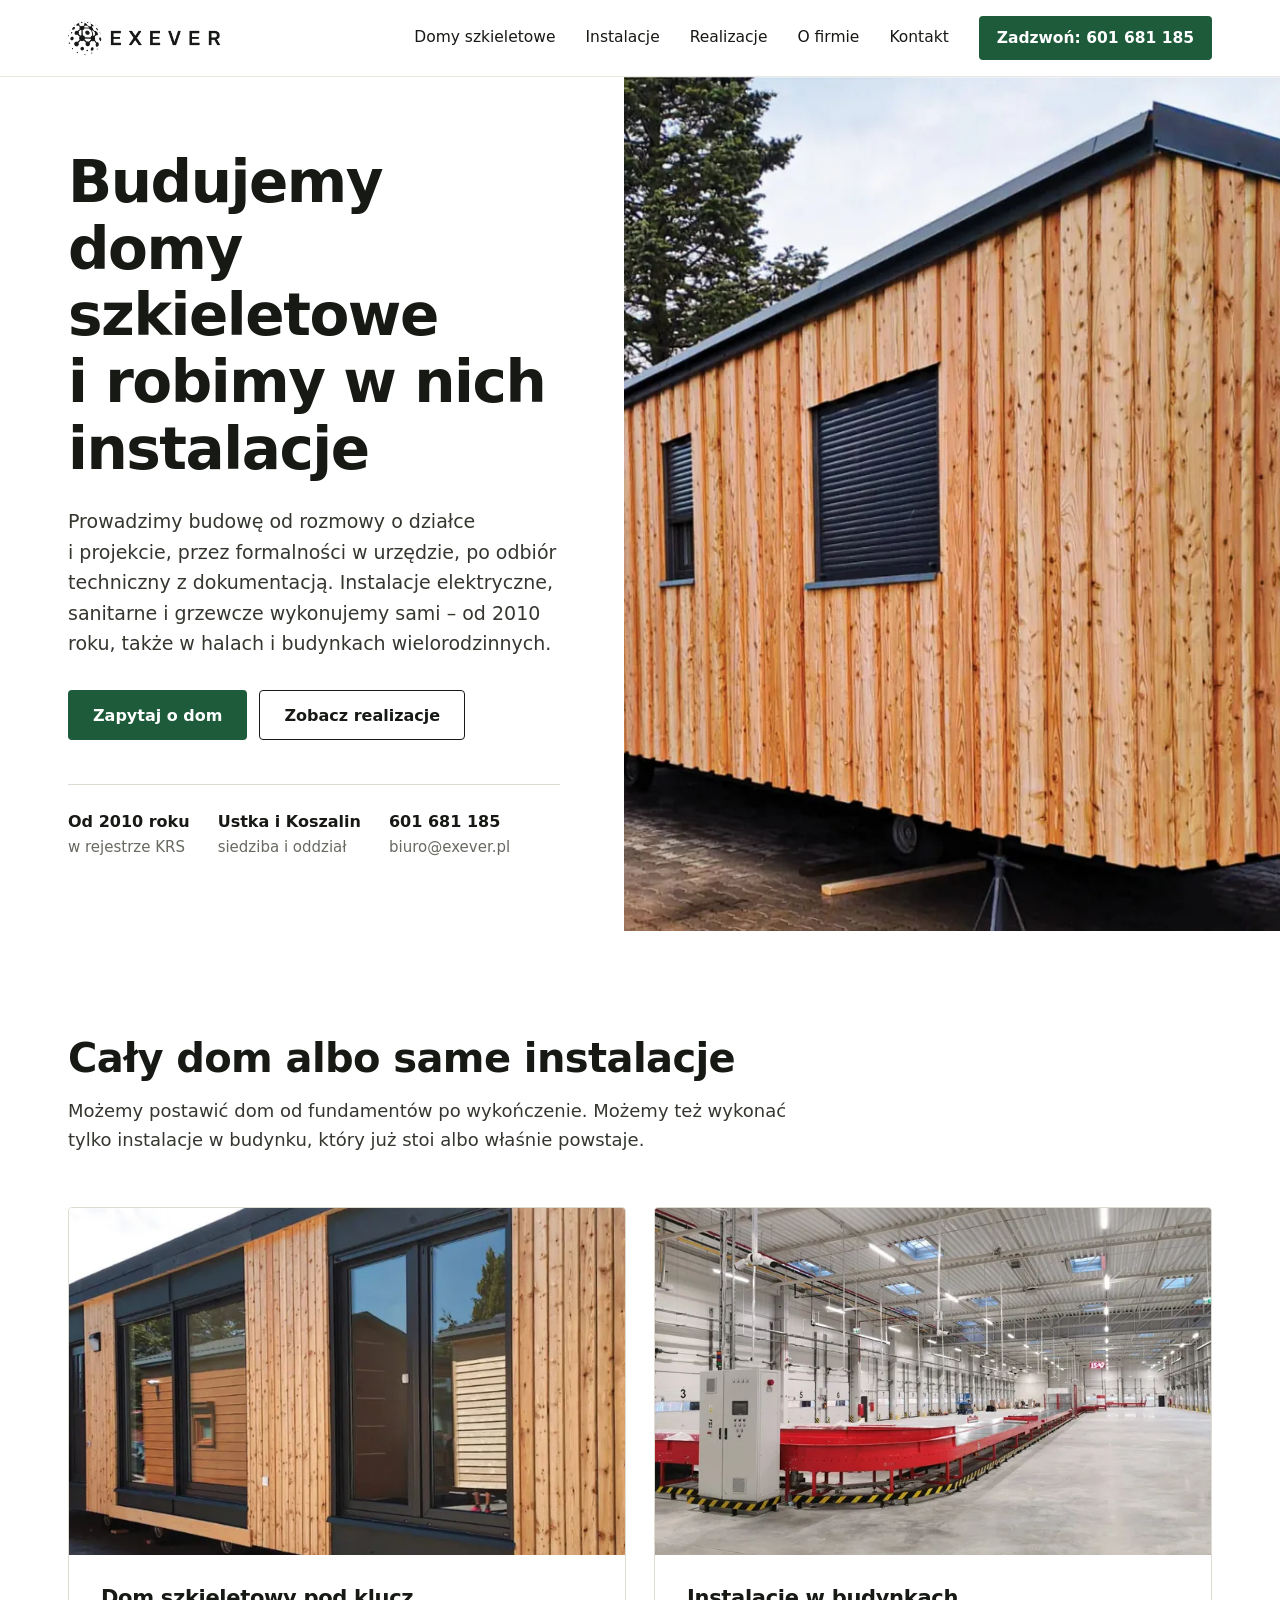
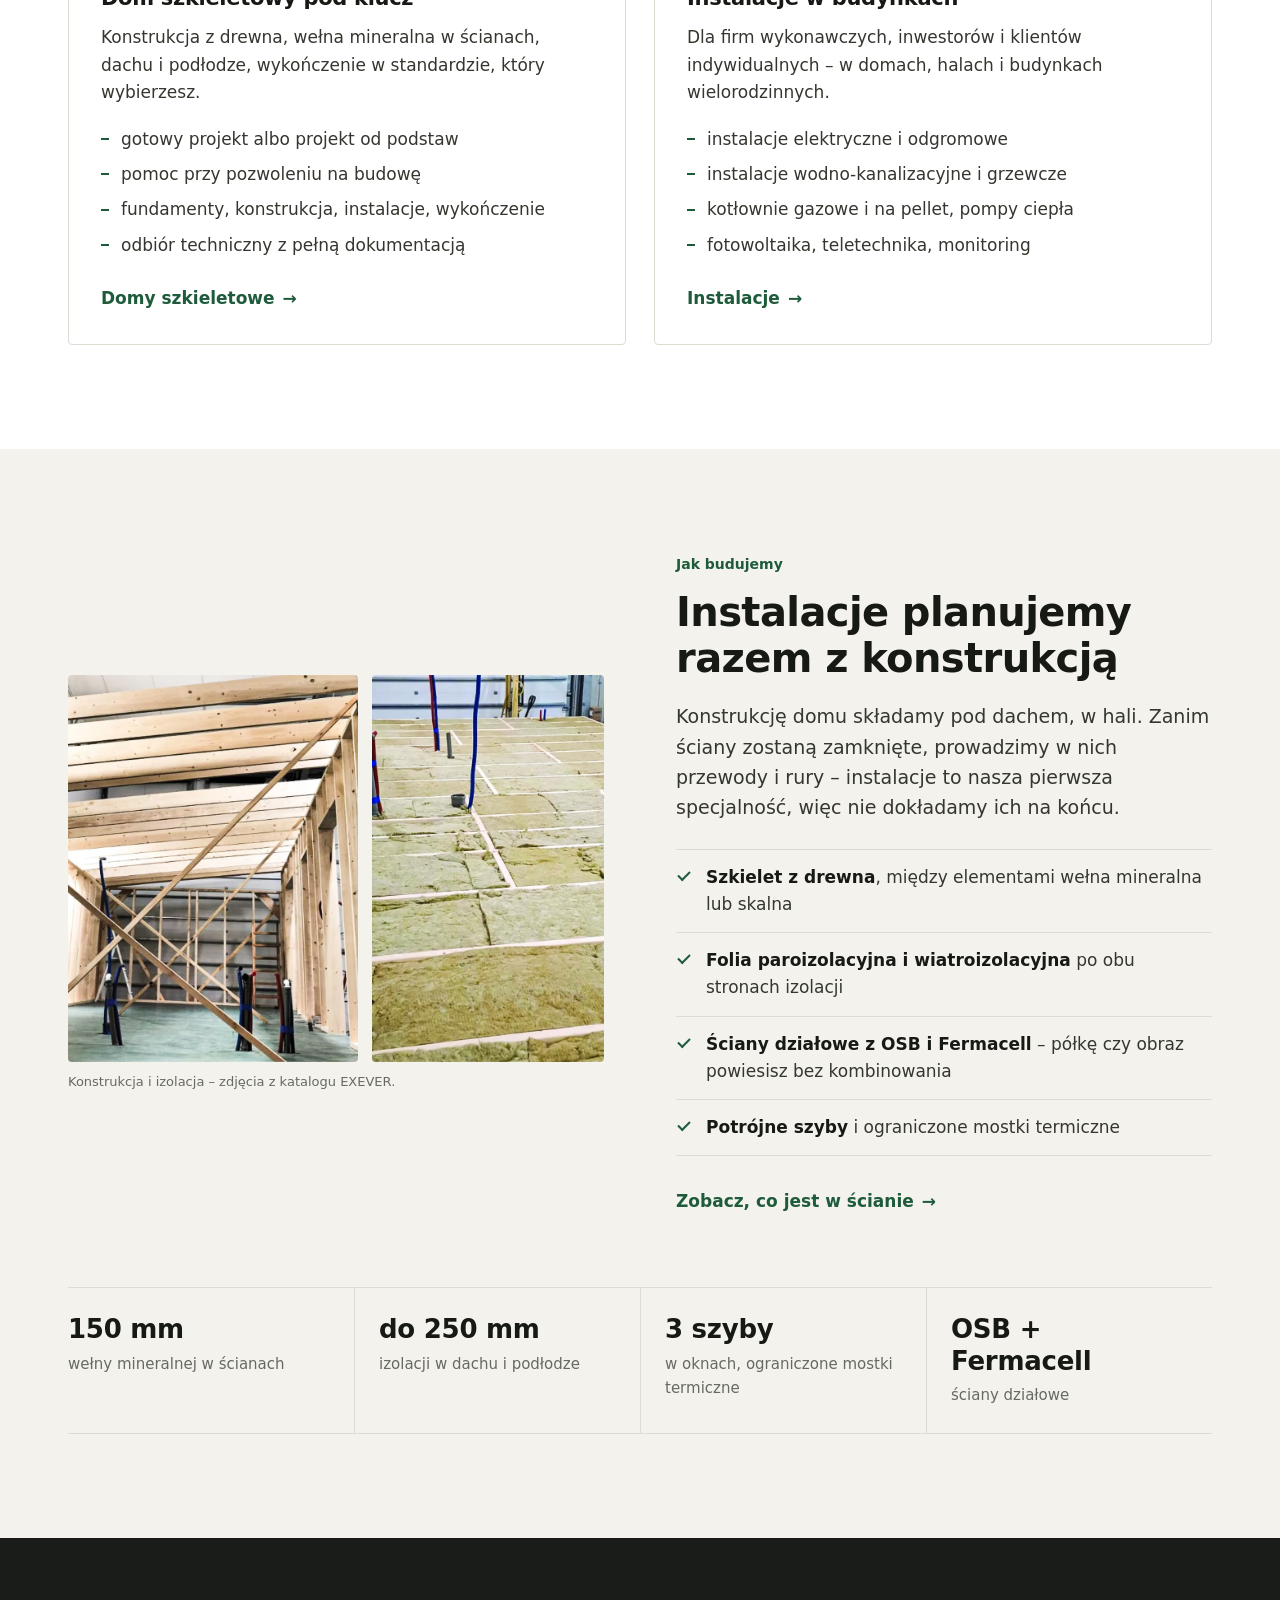
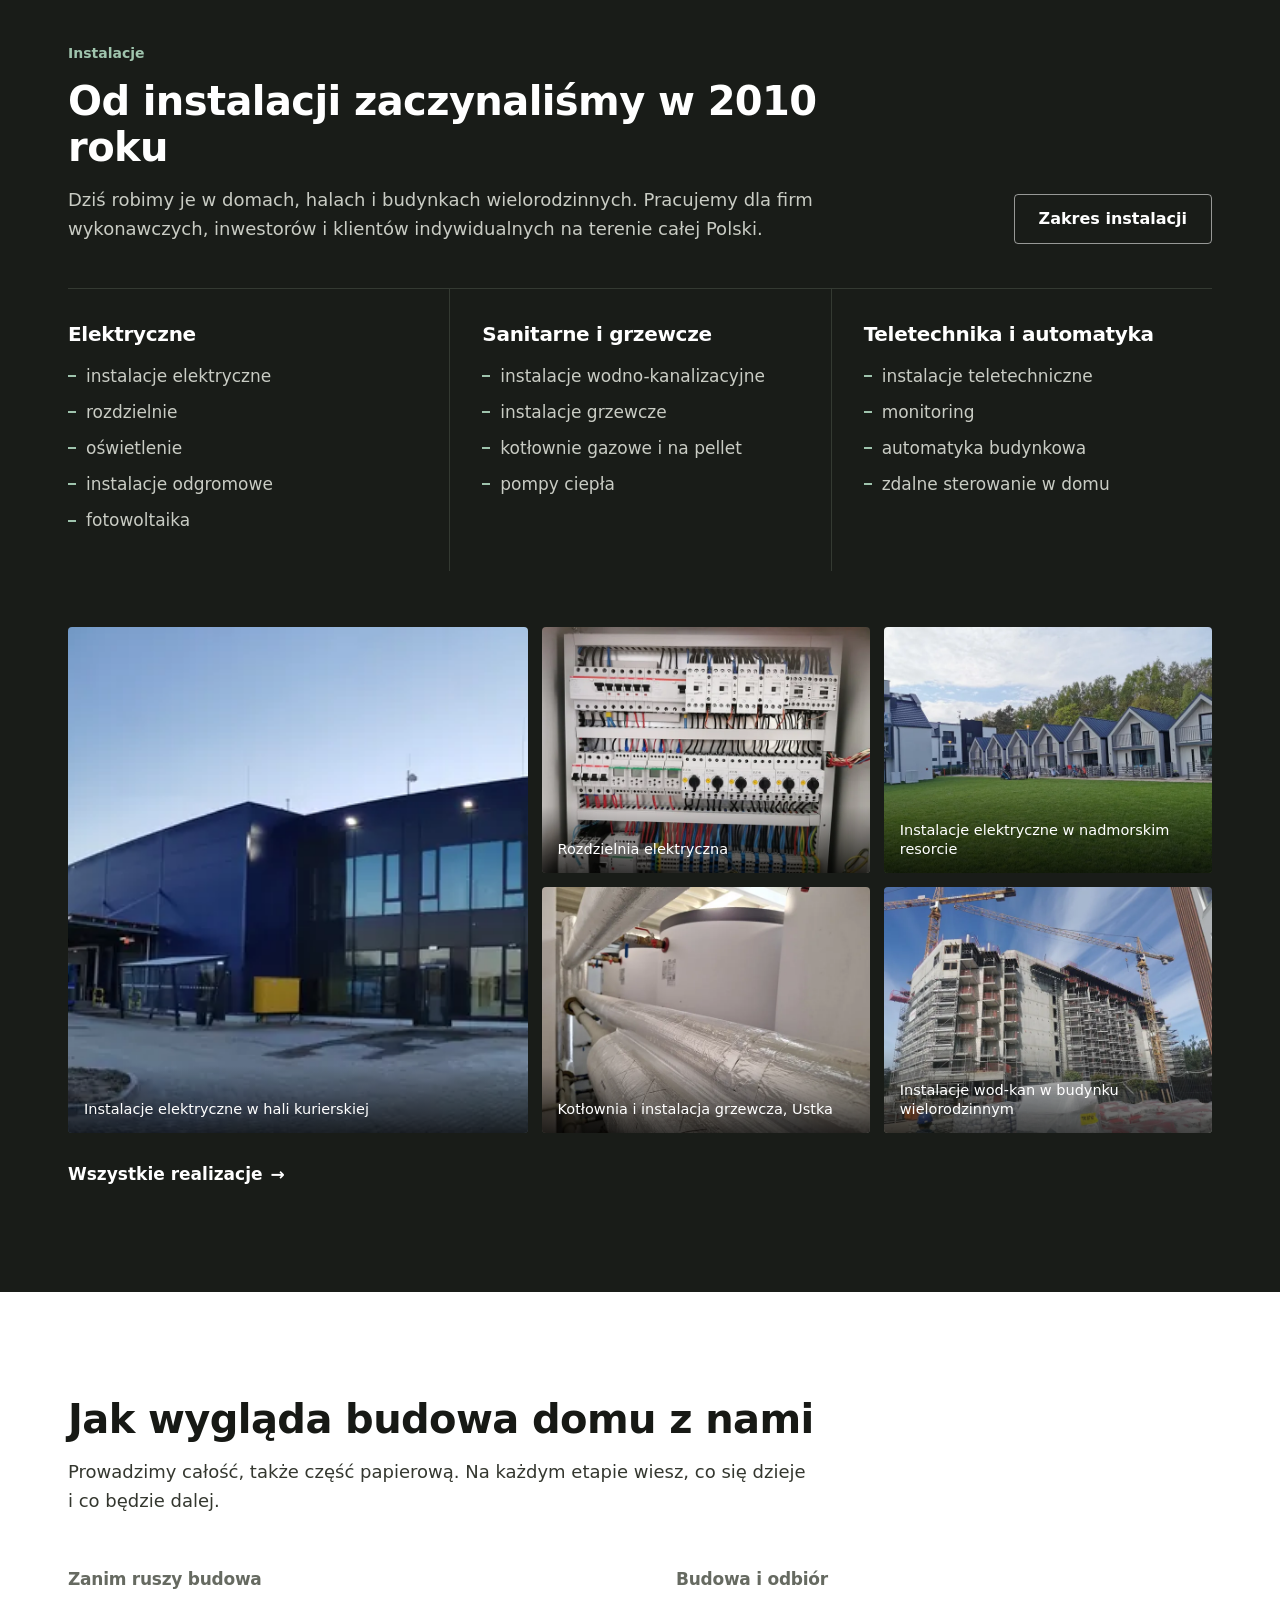
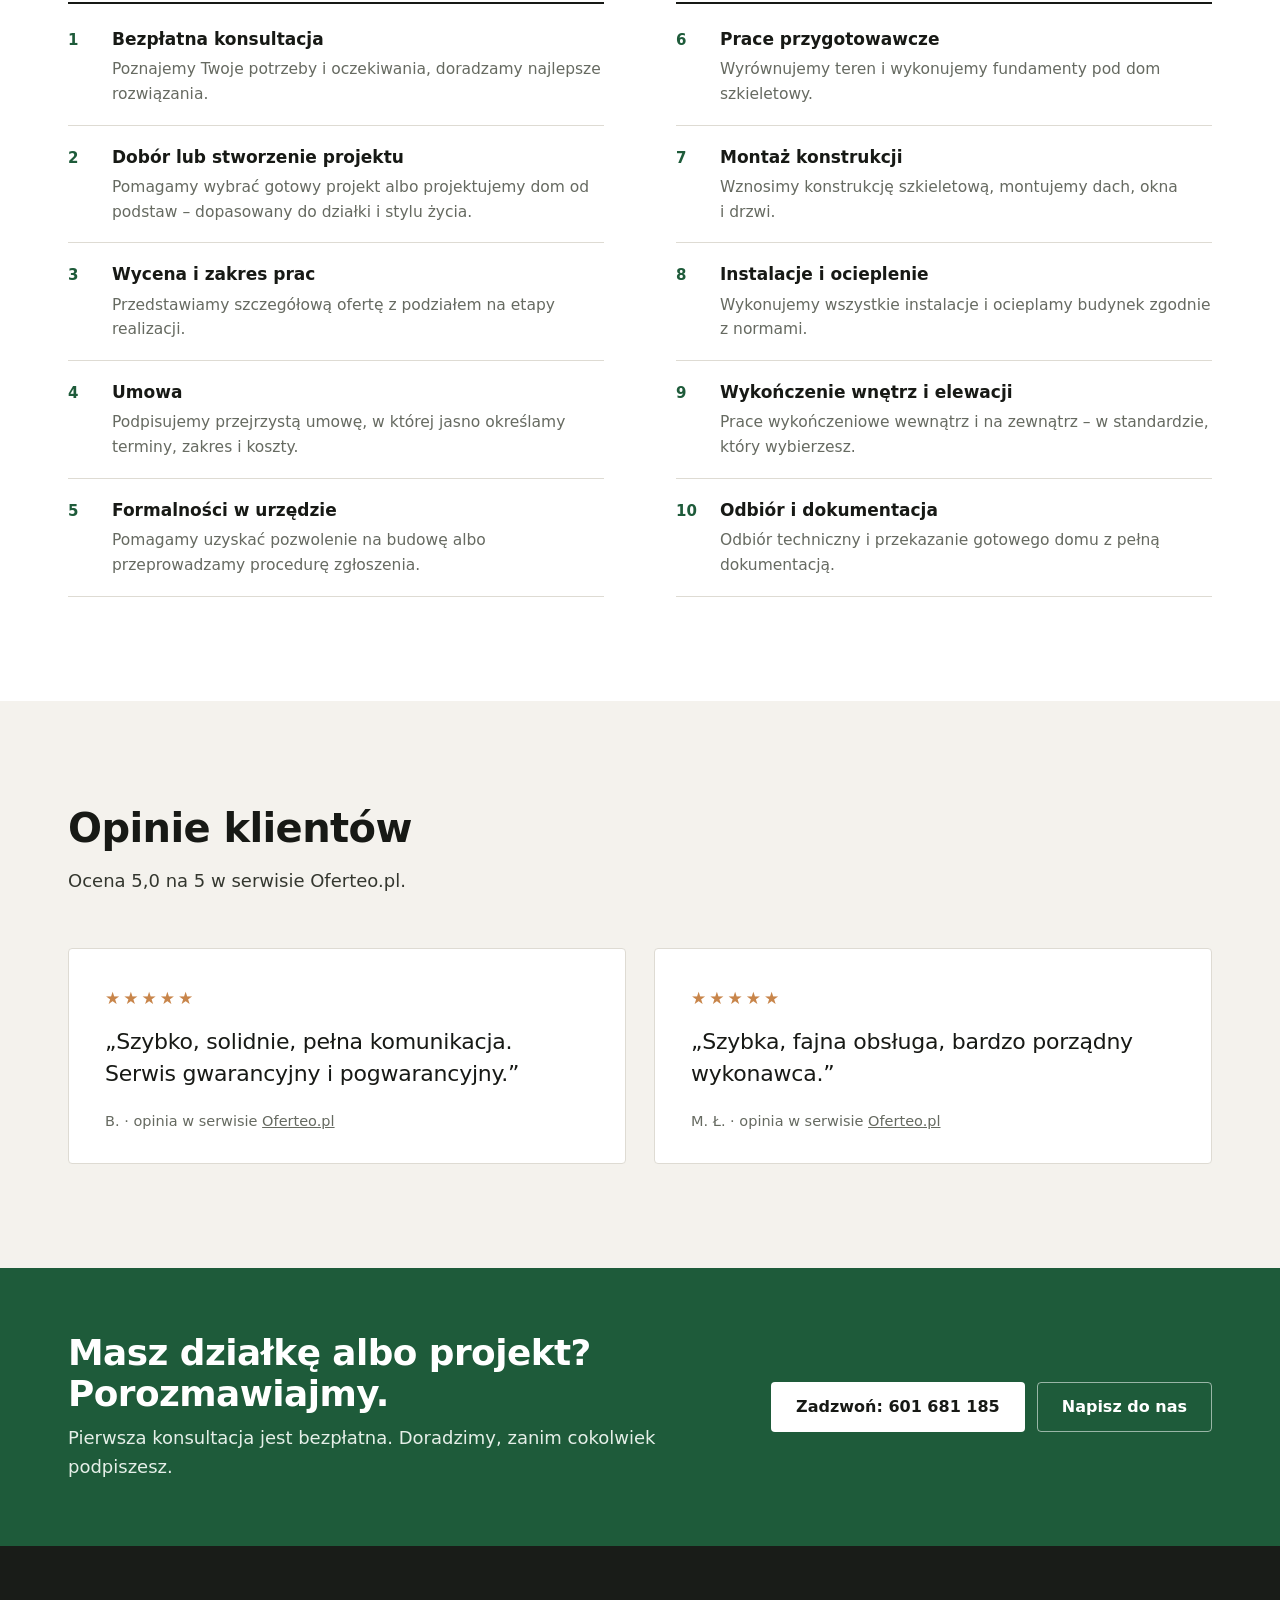
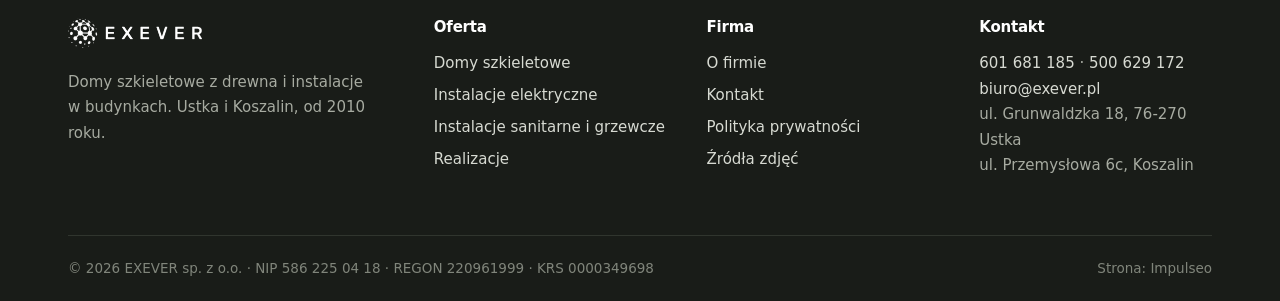
==== commit 2124f0d8: "EXEVER v2: pełny serwis 6 podstron, realizacje instalacji z Oferteo, przekrój ściany - podstrony: do" ====
--- a/index.html
+++ b/index.html
@@ -3,335 +3,426 @@
 <head>
 <meta charset="utf-8">
 <meta name="viewport" content="width=device-width, initial-scale=1">
-<title>EXEVER Ustka – domy szkieletowe z drewna i instalacje elektryczne</title>
-<meta name="description" content="EXEVER sp. z o.o. z Ustki – domy szkieletowe z drewna od projektu do odbioru kluczy oraz instalacje elektryczne, teletechniczne, sanitarne i grzewcze. Od 2010 roku. Tel. 601 681 185.">
+<title>EXEVER Ustka – domy szkieletowe z&nbsp;drewna i&nbsp;instalacje</title>
+<meta name="description" content="EXEVER sp. z o.o. z Ustki: domy szkieletowe z drewna od projektu do odbioru oraz instalacje elektryczne, sanitarne i grzewcze. Od 2010 roku. Tel. 601 681 185.">
 <!-- DEMO: przy wdrożeniu usunąć noindex i podmienić adresy na domenę klienta -->
 <meta name="robots" content="noindex, follow">
 <link rel="canonical" href="https://impulseo-pl.github.io/exever/">
-<meta name="theme-color" content="#20241f">
+<meta name="theme-color" content="#191c18">
 <meta name="format-detection" content="telephone=no">
 <meta property="og:type" content="website">
 <meta property="og:locale" content="pl_PL">
 <meta property="og:site_name" content="EXEVER">
-<meta property="og:title" content="EXEVER – domy szkieletowe z drewna, Ustka">
-<meta property="og:description" content="Domy szkieletowe od projektu do odbioru kluczy i instalacje w budynkach. Od 2010 roku.">
+<meta property="og:title" content="EXEVER Ustka – domy szkieletowe z drewna i instalacje">
+<meta property="og:description" content="EXEVER sp. z o.o. z Ustki: domy szkieletowe z drewna od projektu do odbioru oraz instalacje elektryczne, sanitarne i grzewcze. Od 2010 roku. Tel. 601 681 185.">
 <meta property="og:url" content="https://impulseo-pl.github.io/exever/">
 <meta property="og:image" content="https://impulseo-pl.github.io/exever/img/og.jpg">
 <meta property="og:image:width" content="1200">
 <meta property="og:image:height" content="630">
-<meta property="og:image:alt" content="Dom szkieletowy z elewacją z desek i dużymi oknami">
+<meta property="og:image:alt" content="Dom szkieletowy EXEVER z elewacją z desek">
 <meta name="twitter:card" content="summary_large_image">
 <link rel="icon" href="favicon.svg" type="image/svg+xml">
 <link rel="apple-touch-icon" href="apple-touch-icon.png">
 <link rel="manifest" href="site.webmanifest">
-<link rel="preload" href="fonts/bitter-latin-600-normal.woff2" as="font" type="font/woff2" crossorigin>
-<link rel="preload" href="fonts/source-sans-3-latin-400-normal.woff2" as="font" type="font/woff2" crossorigin>
-<link rel="preload" as="image" href="img/dom-dlugi-md.webp" imagesrcset="img/dom-dlugi-sm.webp 720w, img/dom-dlugi-md.webp 1100w, img/dom-dlugi.webp 1522w" imagesizes="(min-width: 1001px) 51vw, 100vw" fetchpriority="high">
+<link rel="preload" href="fonts/onest-latin-400-normal.woff2" as="font" type="font/woff2" crossorigin>
+<link rel="preload" href="fonts/onest-latin-600-normal.woff2" as="font" type="font/woff2" crossorigin>
+<link rel="preload" as="image" href="img/dom-narozny-1400.webp" imagesrcset="img/dom-narozny-720.webp 720w, img/dom-narozny-1400.webp 1400w, img/dom-narozny-1449.webp 1449w" imagesizes="(min-width: 961px) 52vw, 100vw" fetchpriority="high">
 <link rel="stylesheet" href="assets/styles.css">
 <script type="application/ld+json">
 {
-  "@context": "https://schema.org",
-  "@graph": [
+ "@context": "https://schema.org",
+ "@graph": [
+  {
+   "@type": "HomeAndConstructionBusiness",
+   "@id": "https://impulseo-pl.github.io/exever/#firma",
+   "name": "EXEVER sp. z o.o.",
+   "alternateName": "EXEVER",
+   "description": "Domy szkieletowe z drewna od projektu do odbioru oraz instalacje elektryczne, sanitarne, grzewcze i teletechniczne. Ustka i Koszalin, od 2010 roku.",
+   "url": "https://impulseo-pl.github.io/exever/",
+   "logo": "https://impulseo-pl.github.io/exever/img/sygnet.png",
+   "image": "https://impulseo-pl.github.io/exever/img/og.jpg",
+   "telephone": "+48601681185",
+   "email": "biuro@exever.pl",
+   "foundingDate": "2010-02-23",
+   "vatID": "PL5862250418",
+   "identifier": [
     {
-      "@type": "HomeAndConstructionBusiness",
-      "@id": "https://impulseo-pl.github.io/exever/#firma",
-      "name": "EXEVER sp. z o.o.",
-      "alternateName": "EXEVER",
-      "description": "Domy szkieletowe z drewna od projektu do odbioru oraz instalacje elektryczne, teletechniczne, sanitarne i grzewcze.",
-      "url": "https://impulseo-pl.github.io/exever/",
-      "logo": "https://impulseo-pl.github.io/exever/img/sygnet.png",
-      "image": "https://impulseo-pl.github.io/exever/img/og.jpg",
-      "telephone": "+48601681185",
-      "email": "biuro@exever.pl",
-      "foundingDate": "2010-02-23",
-      "vatID": "PL5862250418",
-      "identifier": [{"@type": "PropertyValue", "propertyID": "KRS", "value": "0000349698"}, {"@type": "PropertyValue", "propertyID": "REGON", "value": "220961999"}],
-      "address": {"@type": "PostalAddress", "streetAddress": "ul. Grunwaldzka 18", "postalCode": "76-270", "addressLocality": "Ustka", "addressRegion": "pomorskie", "addressCountry": "PL"},
-      "geo": {"@type": "GeoCoordinates", "latitude": 54.5804384, "longitude": 16.8703415},
-      "department": {"@type": "HomeAndConstructionBusiness", "name": "EXEVER – Koszalin", "address": {"@type": "PostalAddress", "streetAddress": "ul. Przemysłowa 6c", "addressLocality": "Koszalin", "addressRegion": "zachodniopomorskie", "addressCountry": "PL"}},
-      "hasOfferCatalog": {"@type": "OfferCatalog", "name": "Usługi", "itemListElement": [
-        {"@type": "Offer", "itemOffered": {"@type": "Service", "name": "Domy szkieletowe z drewna"}},
-        {"@type": "Offer", "itemOffered": {"@type": "Service", "name": "Instalacje elektryczne"}},
-        {"@type": "Offer", "itemOffered": {"@type": "Service", "name": "Automatyka budynkowa i monitoring"}},
-        {"@type": "Offer", "itemOffered": {"@type": "Service", "name": "Instalacje sanitarne i grzewcze, OZE"}}
-      ]}
+     "@type": "PropertyValue",
+     "propertyID": "KRS",
+     "value": "0000349698"
     },
     {
-      "@type": "WebSite",
-      "@id": "https://impulseo-pl.github.io/exever/#strona",
-      "url": "https://impulseo-pl.github.io/exever/",
-      "name": "EXEVER",
-      "inLanguage": "pl-PL",
-      "publisher": {"@id": "https://impulseo-pl.github.io/exever/#firma"}
+     "@type": "PropertyValue",
+     "propertyID": "REGON",
+     "value": "220961999"
     }
-  ]
+   ],
+   "address": {
+    "@type": "PostalAddress",
+    "streetAddress": "ul. Grunwaldzka 18",
+    "postalCode": "76-270",
+    "addressLocality": "Ustka",
+    "addressRegion": "pomorskie",
+    "addressCountry": "PL"
+   },
+   "geo": {
+    "@type": "GeoCoordinates",
+    "latitude": 54.5804384,
+    "longitude": 16.8703415
+   },
+   "department": {
+    "@type": "HomeAndConstructionBusiness",
+    "name": "EXEVER – oddział Koszalin",
+    "address": {
+     "@type": "PostalAddress",
+     "streetAddress": "ul. Przemysłowa 6c",
+     "addressLocality": "Koszalin",
+     "addressRegion": "zachodniopomorskie",
+     "addressCountry": "PL"
+    }
+   },
+   "areaServed": {
+    "@type": "Country",
+    "name": "Polska"
+   },
+   "employee": [
+    {
+     "@type": "Person",
+     "name": "Krzysztof Kowalski",
+     "jobTitle": "Prezes zarządu, project manager"
+    },
+    {
+     "@type": "Person",
+     "name": "Damian Michalik",
+     "jobTitle": "Project manager"
+    }
+   ],
+   "hasOfferCatalog": {
+    "@type": "OfferCatalog",
+    "name": "Usługi",
+    "itemListElement": [
+     {
+      "@type": "Offer",
+      "itemOffered": {
+       "@type": "Service",
+       "name": "Domy szkieletowe z drewna pod klucz"
+      }
+     },
+     {
+      "@type": "Offer",
+      "itemOffered": {
+       "@type": "Service",
+       "name": "Instalacje elektryczne"
+      }
+     },
+     {
+      "@type": "Offer",
+      "itemOffered": {
+       "@type": "Service",
+       "name": "Instalacje fotowoltaiczne"
+      }
+     },
+     {
+      "@type": "Offer",
+      "itemOffered": {
+       "@type": "Service",
+       "name": "Instalacje sanitarne i grzewcze"
+      }
+     },
+     {
+      "@type": "Offer",
+      "itemOffered": {
+       "@type": "Service",
+       "name": "Kotłownie gazowe i na pellet"
+      }
+     },
+     {
+      "@type": "Offer",
+      "itemOffered": {
+       "@type": "Service",
+       "name": "Pompy ciepła"
+      }
+     },
+     {
+      "@type": "Offer",
+      "itemOffered": {
+       "@type": "Service",
+       "name": "Instalacje teletechniczne i monitoring"
+      }
+     },
+     {
+      "@type": "Offer",
+      "itemOffered": {
+       "@type": "Service",
+       "name": "Automatyka budynkowa"
+      }
+     }
+    ]
+   }
+  },
+  {
+   "@type": "WebSite",
+   "@id": "https://impulseo-pl.github.io/exever/#strona",
+   "url": "https://impulseo-pl.github.io/exever/",
+   "name": "EXEVER",
+   "inLanguage": "pl-PL",
+   "publisher": {
+    "@id": "https://impulseo-pl.github.io/exever/#firma"
+   }
+  }
+ ]
 }
 </script>
 </head>
 <body>
 <a class="skip" href="#tresc">Przejdź do treści</a>
-
 <header class="site-head">
   <div class="wrap head-in">
-    <a class="brand" href="./" aria-label="EXEVER – strona główna">
-      <img src="img/sygnet.png" width="40" height="40" alt="">
-      <span class="brand-name">EXEVER<small>domy szkieletowe · Ustka</small></span>
-    </a>
+    <a class="brand" href="./" aria-label="EXEVER – strona główna"><img src="img/logo.png" width="535" height="120" alt="EXEVER"></a>
     <button class="menu-btn" type="button" aria-expanded="false" aria-controls="menu">Menu</button>
     <nav class="menu" id="menu" aria-label="Menu główne">
-      <a href="#oferta">Oferta</a>
-      <a href="#technologia">Technologia</a>
-      <a href="#realizacje">Realizacje</a>
-      <a href="#przebieg">Jak budujemy</a>
-      <a href="#kontakt">Kontakt</a>
-      <a class="head-tel" href="tel:+48601681185">601 681 185</a>
+      <a href="domy-szkieletowe/">Domy szkieletowe</a>
+      <a href="instalacje/">Instalacje</a>
+      <a href="realizacje/">Realizacje</a>
+      <a href="o-firmie/">O&nbsp;firmie</a>
+      <a href="kontakt/">Kontakt</a>
+      <a class="head-tel" href="tel:+48601681185">Zadzwoń: 601 681 185</a>
     </nav>
   </div>
 </header>
-
 <main id="tresc">
-  <section class="hero">
-    <div class="hero-text">
-      <p class="hero-place">Ustka i Koszalin · od 2010 roku</p>
-      <h1>Domy szkieletowe z drewna – od projektu do odbioru kluczy</h1>
-      <p class="lead">EXEVER buduje domy w konstrukcji szkieletowej i sam wykonuje w nich instalacje: elektryczną, sanitarną, grzewczą i automatykę. Jedna firma od fundamentów do przekazania dokumentacji.</p>
-      <div class="actions">
-        <a class="btn btn-main" href="#kontakt">Umów konsultację</a>
-        <a class="btn btn-sec" href="tel:+48601681185">Zadzwoń: 601 681 185</a>
-      </div>
-    </div>
-    <figure class="hero-photo">
-      <img src="img/dom-dlugi-md.webp" srcset="img/dom-dlugi-sm.webp 720w, img/dom-dlugi-md.webp 1100w, img/dom-dlugi.webp 1522w" sizes="(min-width: 1001px) 51vw, 100vw" width="1100" height="1425" alt="Parterowy dom szkieletowy z elewacją z pionowych desek, na placu przed halą" fetchpriority="high">
-      <figcaption class="photo-note">zdjęcie z katalogu EXEVER</figcaption>
-    </figure>
-  </section>
-
-  <aside class="strip" aria-label="W skrócie">
-    <div class="wrap strip-in">
-      <span><b>Domy szkieletowe</b> pod klucz</span>
-      <span><b>Instalacje</b> elektryczne, sanitarne, grzewcze</span>
-      <span><b>Automatyka</b> i monitoring</span>
-      <span><b>Pomoc</b> przy pozwoleniu na budowę</span>
-    </div>
-  </aside>
-
-  <section class="sec" id="o-firmie" aria-labelledby="h-o-firmie">
-    <div class="wrap two">
-      <h2 id="h-o-firmie">Budujemy dom i robimy w nim instalacje</h2>
-      <div class="intro-text">
-        <p>EXEVER zaczynał od instalacji elektrycznych i sanitarnych. Dziś budujemy całe domy w konstrukcji szkieletowej, nazywanej też kanadyjską, i dopasowujemy je do działki i potrzeb rodziny.</p>
-        <p>Instalacje to nasza pierwsza specjalność. Dzięki temu w naszych domach przewody, rury i automatyka są zaplanowane razem z konstrukcją, a nie dokładane na końcu.</p>
-        <dl class="facts">
-          <dt>Na rynku</dt><dd>od 2010 roku</dd>
-          <dt>Siedziba</dt><dd>ul. Grunwaldzka 18, 76-270 Ustka</dd>
-          <dt>Oddział</dt><dd>ul. Przemysłowa 6c, Koszalin</dd>
-          <dt>Firma</dt><dd>EXEVER sp. z o.o., KRS 0000349698</dd>
-        </dl>
-      </div>
-    </div>
-  </section>
-
-  <section class="sec sec-sand" id="oferta" aria-labelledby="h-oferta">
-    <div class="wrap">
+
+<section class="hero">
+  <div class="hero-txt">
+    <h1>Budujemy domy szkieletowe i&nbsp;robimy w&nbsp;nich instalacje</h1>
+    <p class="lead">Prowadzimy budowę od rozmowy o&nbsp;działce i&nbsp;projekcie, przez formalności w&nbsp;urzędzie, po odbiór techniczny z&nbsp;dokumentacją. Instalacje elektryczne, sanitarne i&nbsp;grzewcze wykonujemy sami – od 2010 roku, także w&nbsp;halach i&nbsp;budynkach wielorodzinnych.</p>
+    <div class="actions">
+      <a class="btn btn-main" href="kontakt/?temat=dom">Zapytaj o&nbsp;dom</a>
+      <a class="btn btn-sec" href="realizacje/">Zobacz realizacje</a>
+    </div>
+    <div class="hero-meta">
+      <div><b>Od 2010 roku</b>w&nbsp;rejestrze KRS</div>
+      <div><b>Ustka i&nbsp;Koszalin</b>siedziba i&nbsp;oddział</div>
+      <div><b><a href="tel:+48601681185" style="color:inherit;text-decoration:none">601 681 185</a></b>biuro@exever.pl</div>
+    </div>
+  </div>
+  <div class="hero-img">
+    <img src="img/dom-narozny-1400.webp" srcset="img/dom-narozny-720.webp 720w, img/dom-narozny-1400.webp 1400w, img/dom-narozny-1449.webp 1449w" sizes="(min-width: 961px) 52vw, 100vw" width="1400" height="1778" alt="Dom szkieletowy EXEVER z elewacją z pionowych desek" fetchpriority="high">
+  </div>
+</section>
+
+<section class="sec">
+  <div class="wrap">
+    <div class="sec-head">
+      <h2>Cały dom albo same instalacje</h2>
+      <p>Możemy postawić dom od fundamentów po wykończenie. Możemy też wykonać tylko instalacje w&nbsp;budynku, który już stoi albo właśnie powstaje.</p>
+    </div>
+    <div class="doors">
+      <a class="door" href="domy-szkieletowe/">
+        <div class="door-img"><img src="img/dom-dlugi-1400.webp" srcset="img/dom-dlugi-720.webp 720w, img/dom-dlugi-1400.webp 1400w, img/dom-dlugi-1559.webp 1559w" sizes="(min-width: 961px) 586px, 100vw" width="1400" height="826" alt="Dom szkieletowy z dużymi przeszkleniami" loading="lazy" decoding="async"></div>
+        <div class="door-body">
+          <h3>Dom szkieletowy pod klucz</h3>
+          <p>Konstrukcja z&nbsp;drewna, wełna mineralna w&nbsp;ścianach, dachu i&nbsp;podłodze, wykończenie w&nbsp;standardzie, który wybierzesz.</p>
+          <ul>
+            <li>gotowy projekt albo projekt od podstaw</li>
+            <li>pomoc przy pozwoleniu na budowę</li>
+            <li>fundamenty, konstrukcja, instalacje, wykończenie</li>
+            <li>odbiór techniczny z&nbsp;pełną dokumentacją</li>
+          </ul>
+          <span class="more">Domy szkieletowe</span>
+        </div>
+      </a>
+      <a class="door" href="instalacje/">
+        <div class="door-img"><img src="img/hala-przenosniki-1400.webp" srcset="img/hala-przenosniki-720.webp 720w, img/hala-przenosniki-1400.webp 1400w, img/hala-przenosniki-2000.webp 2000w" sizes="(min-width: 961px) 586px, 100vw" width="1400" height="1050" alt="Hala magazynowa z linią przenośników – realizacja instalacji EXEVER" loading="lazy" decoding="async"></div>
+        <div class="door-body">
+          <h3>Instalacje w&nbsp;budynkach</h3>
+          <p>Dla firm wykonawczych, inwestorów i&nbsp;klientów indywidualnych – w&nbsp;domach, halach i&nbsp;budynkach wielorodzinnych.</p>
+          <ul>
+            <li>instalacje elektryczne i&nbsp;odgromowe</li>
+            <li>instalacje wodno-kanalizacyjne i&nbsp;grzewcze</li>
+            <li>kotłownie gazowe i&nbsp;na pellet, pompy ciepła</li>
+            <li>fotowoltaika, teletechnika, monitoring</li>
+          </ul>
+          <span class="more">Instalacje</span>
+        </div>
+      </a>
+    </div>
+  </div>
+</section>
+
+<section class="sec sec-sand">
+  <div class="wrap">
+    <div class="split">
+      <div class="split-img">
+        <div class="pair">
+          <img src="img/szkielet-hala-1400.webp" srcset="img/szkielet-hala-720.webp 720w, img/szkielet-hala-1400.webp 1400w, img/szkielet-hala-1509.webp 1509w" sizes="(min-width: 961px) 320px, 50vw" width="1400" height="1829" alt="Konstrukcja szkieletowa ścian i dachu w hali" loading="lazy" decoding="async">
+          <img src="img/welna-1400.webp" srcset="img/welna-720.webp 720w, img/welna-1400.webp 1400w, img/welna-1500.webp 1500w" sizes="(min-width: 961px) 260px, 50vw" width="1400" height="1840" alt="Wełna mineralna ułożona między elementami konstrukcji" loading="lazy" decoding="async">
+        </div>
+        <p class="figcap">Konstrukcja i&nbsp;izolacja – zdjęcia z&nbsp;katalogu EXEVER.</p>
+      </div>
+      <div class="split-txt">
+        <div class="kicker">Jak budujemy</div>
+        <h2>Instalacje planujemy razem z&nbsp;konstrukcją</h2>
+        <p class="lead">Konstrukcję domu składamy pod dachem, w&nbsp;hali. Zanim ściany zostaną zamknięte, prowadzimy w&nbsp;nich przewody i&nbsp;rury – instalacje to nasza pierwsza specjalność, więc nie dokładamy ich na końcu.</p>
+        <ul class="ticks">
+          <li><b>Szkielet z&nbsp;drewna</b>, między elementami wełna mineralna lub skalna</li>
+          <li><b>Folia paroizolacyjna i&nbsp;wiatroizolacyjna</b> po obu stronach izolacji</li>
+          <li><b>Ściany działowe z&nbsp;OSB i&nbsp;Fermacell</b> – półkę czy obraz powiesisz bez kombinowania</li>
+          <li><b>Potrójne szyby</b> i&nbsp;ograniczone mostki termiczne</li>
+        </ul>
+        <div class="actions"><a class="more" href="domy-szkieletowe/#sciana">Zobacz, co jest w&nbsp;ścianie</a></div>
+      </div>
+    </div>
+    <div class="specs">
+      <div><b>150 mm</b><span>wełny mineralnej w&nbsp;ścianach</span></div>
+      <div><b>do 250 mm</b><span>izolacji w&nbsp;dachu i&nbsp;podłodze</span></div>
+      <div><b>3 szyby</b><span>w&nbsp;oknach, ograniczone mostki termiczne</span></div>
+      <div><b>OSB + Fermacell</b><span>ściany działowe</span></div>
+    </div>
+  </div>
+</section>
+
+<section class="sec sec-dark">
+  <div class="wrap">
+    <div class="sec-head-row">
       <div class="sec-head">
-        <h2 id="h-oferta">Oferta</h2>
-        <p>Możemy postawić cały dom albo wykonać tylko instalacje w budynku, który już stoi.</p>
-      </div>
-
-      <article class="work">
-        <figure class="work-photo"><img src="img/szkielet-sm.webp" srcset="img/szkielet-sm.webp 720w, img/szkielet-md.webp 1100w" sizes="(min-width: 761px) 45vw, 100vw" width="720" height="921" loading="lazy" decoding="async" alt="Drewniana konstrukcja szkieletowa ścian i dachu domu w hali"></figure>
-        <div>
-          <h3>Domy szkieletowe</h3>
-          <p>Konstrukcja z drewna, między elementami szkieletu izolacja z wełny mineralnej. Pomagamy wybrać gotowy projekt albo projektujemy dom od podstaw.</p>
-          <ul>
-            <li>fundamenty i przygotowanie terenu</li>
-            <li>konstrukcja szkieletowa, dach, okna i drzwi</li>
-            <li>ocieplenie ścian, dachu i podłogi</li>
-            <li>elewacja z drewna świerkowego lub z tworzywa</li>
-          </ul>
-        </div>
-      </article>
-
-      <article class="work">
-        <figure class="work-photo"><img src="img/wnetrze-sm.webp" srcset="img/wnetrze-sm.webp 720w, img/wnetrze-md.webp 1100w" sizes="(min-width: 761px) 45vw, 100vw" width="720" height="922" loading="lazy" decoding="async" alt="Wykończone wnętrze domu: białe ściany, drzwi wewnętrzne, ciemna podłoga z desek"></figure>
-        <div>
-          <h3>Wykończenie pod klucz</h3>
-          <p>Kończymy dom w środku i na zewnątrz, w standardzie, który Pan wybierze. Na koniec robimy odbiór techniczny i przekazujemy dom z pełną dokumentacją.</p>
-          <ul>
-            <li>ściany działowe z płyt OSB i płyt gipsowo-włóknowych Fermacell</li>
-            <li>podłogi, drzwi, łazienki</li>
-            <li>prace wykończeniowe elewacji</li>
-          </ul>
-        </div>
-      </article>
-
-      <article class="work">
-        <figure class="work-photo"><img src="img/rozdzielnia-sm.webp" srcset="img/rozdzielnia-sm.webp 720w, img/rozdzielnia-md.webp 1100w" sizes="(min-width: 761px) 45vw, 100vw" width="720" height="405" loading="lazy" decoding="async" alt="Listwy zaciskowe i przewody w szafie elektrycznej"><figcaption class="photo-note">zdjęcie poglądowe</figcaption></figure>
-        <div>
-          <h3>Instalacje w budynkach</h3>
-          <p>Od tego zaczęła się firma. Wykonujemy instalacje w domach, które budujemy, i w innych budynkach mieszkalnych i usługowych.</p>
-          <ul>
-            <li>instalacje elektryczne</li>
-            <li>instalacje teletechniczne i sieci</li>
-            <li>monitoring i automatyka budynkowa</li>
-            <li>instalacje sanitarne i grzewcze</li>
-            <li>odnawialne źródła energii i kotłownie</li>
-          </ul>
-        </div>
-      </article>
-    </div>
-  </section>
-
-  <section class="sec" id="technologia" aria-labelledby="h-tech">
-    <div class="wrap tech">
-      <div>
-        <h2 id="h-tech">Z czego jest zbudowany nasz dom</h2>
-        <p style="margin-top:16px">Dom szkieletowy jest lekki, ciepły i szybko powstaje. O jego jakości decyduje to, co jest schowane w ścianie, więc pokazujemy to wprost.</p>
-        <ul class="layers">
-          <li><b>Konstrukcja</b><span>szkielet z drewna, elementy nośne ze stali</span></li>
-          <li><b>Izolacja ścian</b><span>150 mm wełny mineralnej lub skalnej</span></li>
-          <li><b>Izolacja dachu i podłogi</b><span>do 250 mm</span></li>
-          <li><b>Folie</b><span>paroizolacyjna od środka, wiatroizolacyjna od zewnątrz</span></li>
-          <li><b>Ściany działowe</b><span>płyty OSB3 lub OSB4 i płyty gipsowo-włóknowe Fermacell – można na nich wieszać półki i obrazy</span></li>
-          <li><b>Okna</b><span>potrójne szyby, ograniczone mostki termiczne</span></li>
-          <li><b>Ogrzewanie</b><span>do wyboru, razem z automatyką i monitoringiem</span></li>
+        <div class="kicker">Instalacje</div>
+        <h2>Od instalacji zaczynaliśmy w&nbsp;2010 roku</h2>
+        <p>Dziś robimy je w&nbsp;domach, halach i&nbsp;budynkach wielorodzinnych. Pracujemy dla firm wykonawczych, inwestorów i&nbsp;klientów indywidualnych na terenie całej Polski.</p>
+      </div>
+      <a class="btn btn-ghost" href="instalacje/">Zakres instalacji</a>
+    </div>
+    <div class="inst">
+      <div>
+        <h3>Elektryczne</h3>
+        <ul><li>instalacje elektryczne</li><li>rozdzielnie</li><li>oświetlenie</li><li>instalacje odgromowe</li><li>fotowoltaika</li></ul>
+      </div>
+      <div>
+        <h3>Sanitarne i&nbsp;grzewcze</h3>
+        <ul><li>instalacje wodno-kanalizacyjne</li><li>instalacje grzewcze</li><li>kotłownie gazowe i&nbsp;na pellet</li><li>pompy ciepła</li></ul>
+      </div>
+      <div>
+        <h3>Teletechnika i&nbsp;automatyka</h3>
+        <ul><li>instalacje teletechniczne</li><li>monitoring</li><li>automatyka budynkowa</li><li>zdalne sterowanie w&nbsp;domu</li></ul>
+      </div>
+    </div>
+    <div class="proj">
+      <figure><img src="img/hala-kurierska-1400.webp" srcset="img/hala-kurierska-720.webp 720w, img/hala-kurierska-1400.webp 1400w, img/hala-kurierska-2000.webp 2000w" sizes="(min-width: 961px) 480px, 100vw" width="1400" height="654" alt="Hala kurierska – instalacje elektryczne EXEVER" loading="lazy" decoding="async"><figcaption>Instalacje elektryczne w&nbsp;hali kurierskiej</figcaption></figure>
+      <figure><img src="img/rozdzielnia-1400.webp" srcset="img/rozdzielnia-720.webp 720w, img/rozdzielnia-1400.webp 1400w, img/rozdzielnia-2000.webp 2000w" sizes="(min-width: 961px) 340px, 50vw" width="1400" height="1050" alt="Rozdzielnia elektryczna wykonana przez EXEVER" loading="lazy" decoding="async"><figcaption>Rozdzielnia elektryczna</figcaption></figure>
+      <figure><img src="img/resort-1400.webp" srcset="img/resort-720.webp 720w, img/resort-1400.webp 1400w, img/resort-2000.webp 2000w" sizes="(min-width: 961px) 340px, 50vw" width="1400" height="1050" alt="Nadmorski resort – instalacje elektryczne EXEVER" loading="lazy" decoding="async"><figcaption>Instalacje elektryczne w&nbsp;nadmorskim resorcie</figcaption></figure>
+      <figure><img src="img/kotlownia-1400.webp" srcset="img/kotlownia-720.webp 720w, img/kotlownia-1400.webp 1400w, img/kotlownia-2000.webp 2000w" sizes="(min-width: 961px) 340px, 50vw" width="1400" height="1050" alt="Kotłownia z instalacją grzewczą w Ustce" loading="lazy" decoding="async"><figcaption>Kotłownia i&nbsp;instalacja grzewcza, Ustka</figcaption></figure>
+      <figure><img src="img/budynek-wielorodzinny-1400.webp" srcset="img/budynek-wielorodzinny-720.webp 720w, img/budynek-wielorodzinny-1400.webp 1400w, img/budynek-wielorodzinny-2000.webp 2000w" sizes="(min-width: 961px) 340px, 50vw" width="1400" height="1050" alt="Budynek wielorodzinny w budowie – instalacje wod-kan EXEVER" loading="lazy" decoding="async"><figcaption>Instalacje wod-kan w&nbsp;budynku wielorodzinnym</figcaption></figure>
+    </div>
+    <p style="margin-top:28px"><a class="more" href="realizacje/">Wszystkie realizacje</a></p>
+  </div>
+</section>
+
+<section class="sec">
+  <div class="wrap">
+    <div class="sec-head">
+      <h2>Jak wygląda budowa domu z&nbsp;nami</h2>
+      <p>Prowadzimy całość, także część papierową. Na każdym etapie wiesz, co się dzieje i&nbsp;co będzie dalej.</p>
+    </div>
+    <div class="steps">
+      <div>
+        <h3>Zanim ruszy budowa</h3>
+        <ol>
+          <li><span>1</span><div><b>Bezpłatna konsultacja</b><p>Poznajemy Twoje potrzeby i&nbsp;oczekiwania, doradzamy najlepsze rozwiązania.</p></div></li>
+          <li><span>2</span><div><b>Dobór lub stworzenie projektu</b><p>Pomagamy wybrać gotowy projekt albo projektujemy dom od podstaw – dopasowany do działki i&nbsp;stylu życia.</p></div></li>
+          <li><span>3</span><div><b>Wycena i&nbsp;zakres prac</b><p>Przedstawiamy szczegółową ofertę z&nbsp;podziałem na etapy realizacji.</p></div></li>
+          <li><span>4</span><div><b>Umowa</b><p>Podpisujemy przejrzystą umowę, w&nbsp;której jasno określamy terminy, zakres i&nbsp;koszty.</p></div></li>
+          <li><span>5</span><div><b>Formalności w&nbsp;urzędzie</b><p>Pomagamy uzyskać pozwolenie na budowę albo przeprowadzamy procedurę zgłoszenia.</p></div></li>
+        </ol>
+      </div>
+      <div>
+        <h3>Budowa i&nbsp;odbiór</h3>
+        <ol>
+          <li><span>6</span><div><b>Prace przygotowawcze</b><p>Wyrównujemy teren i&nbsp;wykonujemy fundamenty pod dom szkieletowy.</p></div></li>
+          <li><span>7</span><div><b>Montaż konstrukcji</b><p>Wznosimy konstrukcję szkieletową, montujemy dach, okna i&nbsp;drzwi.</p></div></li>
+          <li><span>8</span><div><b>Instalacje i&nbsp;ocieplenie</b><p>Wykonujemy wszystkie instalacje i&nbsp;ocieplamy budynek zgodnie z&nbsp;normami.</p></div></li>
+          <li><span>9</span><div><b>Wykończenie wnętrz i&nbsp;elewacji</b><p>Prace wykończeniowe wewnątrz i&nbsp;na zewnątrz – w&nbsp;standardzie, który wybierzesz.</p></div></li>
+          <li><span>10</span><div><b>Odbiór i&nbsp;dokumentacja</b><p>Odbiór techniczny i&nbsp;przekazanie gotowego domu z&nbsp;pełną dokumentacją.</p></div></li>
+        </ol>
+      </div>
+    </div>
+  </div>
+</section>
+
+<section class="sec sec-sand">
+  <div class="wrap">
+    <div class="sec-head">
+      <h2>Opinie klientów</h2>
+      <p>Ocena 5,0 na 5 w&nbsp;serwisie Oferteo.pl.</p>
+    </div>
+    <div class="reviews">
+      <figure class="review">
+        <div class="stars" aria-label="Ocena 5 na 5">★★★★★</div>
+        <blockquote>„Szybko, solidnie, pełna komunikacja. Serwis gwarancyjny i&nbsp;pogwarancyjny.”</blockquote>
+        <figcaption>B. · opinia w&nbsp;serwisie <a href="https://www.oferteo.pl/exever-spolka-z-ograniczona-odpowiedzialnoscia/firma/4053523" rel="noopener">Oferteo.pl</a></figcaption>
+      </figure>
+      <figure class="review">
+        <div class="stars" aria-label="Ocena 5 na 5">★★★★★</div>
+        <blockquote>„Szybka, fajna obsługa, bardzo porządny wykonawca.”</blockquote>
+        <figcaption>M. Ł. · opinia w&nbsp;serwisie <a href="https://www.oferteo.pl/exever-spolka-z-ograniczona-odpowiedzialnoscia/firma/4053523" rel="noopener">Oferteo.pl</a></figcaption>
+      </figure>
+    </div>
+  </div>
+</section>
+
+<section class="cta">
+  <div class="wrap">
+    <div>
+      <h2>Masz działkę albo projekt? Porozmawiajmy.</h2>
+      <p>Pierwsza konsultacja jest bezpłatna. Doradzimy, zanim cokolwiek podpiszesz.</p>
+    </div>
+    <div class="actions">
+      <a class="btn btn-light" href="tel:+48601681185">Zadzwoń: 601 681 185</a>
+      <a class="btn btn-ghost" href="kontakt/?temat=dom">Napisz do nas</a>
+    </div>
+  </div>
+</section>
+</main>
+
+<footer class="site-foot">
+  <div class="wrap">
+    <div class="foot-grid">
+      <div>
+        <img src="img/logo-biale.png" width="535" height="120" alt="EXEVER" loading="lazy">
+        <p>Domy szkieletowe z&nbsp;drewna i&nbsp;instalacje w&nbsp;budynkach. Ustka i&nbsp;Koszalin, od 2010 roku.</p>
+      </div>
+      <div>
+        <h3>Oferta</h3>
+        <ul>
+          <li><a href="domy-szkieletowe/">Domy szkieletowe</a></li>
+          <li><a href="instalacje/">Instalacje elektryczne</a></li>
+          <li><a href="instalacje/">Instalacje sanitarne i&nbsp;grzewcze</a></li>
+          <li><a href="realizacje/">Realizacje</a></li>
         </ul>
-        <p class="tech-note">Dane z opisu technologii na stronie exever.pl.</p>
-      </div>
-      <figure class="tech-photo"><img src="img/izolacja-sm.webp" srcset="img/izolacja-sm.webp 720w, img/izolacja-md.webp 1100w" sizes="(min-width: 1001px) 42vw, 100vw" width="720" height="944" loading="lazy" decoding="async" alt="Płyty wełny mineralnej ułożone między belkami podłogi, z wyprowadzonymi rurami instalacji"><figcaption class="photo-note">zdjęcie z katalogu EXEVER</figcaption></figure>
-    </div>
-  </section>
-
-  <section class="sec sec-sand" id="realizacje" aria-labelledby="h-real">
-    <div class="wrap">
-      <h2 id="h-real">Nasze domy</h2>
-      <p style="margin-top:16px;max-width:640px">Zdjęcia z budowy naszych domów – od szkieletu w hali po gotową elewację.</p>
-      <div class="gallery">
-        <figure class="wide"><img src="img/nowoczesny-md.webp" srcset="img/nowoczesny-sm.webp 720w, img/nowoczesny-md.webp 1100w, img/nowoczesny.webp 1635w" sizes="(min-width: 761px) 66vw, 100vw" width="1100" height="570" loading="lazy" decoding="async" alt="Dom szkieletowy z dużymi przeszkleniami w ciemnych ramach i elewacją z desek"><figcaption>Elewacja z desek i duże przeszklenia</figcaption></figure>
-        <figure><img src="img/elewacja-sm.webp" srcset="img/elewacja-sm.webp 720w, img/elewacja-md.webp 1100w" sizes="(min-width: 761px) 33vw, 50vw" width="720" height="944" loading="lazy" decoding="async" alt="Poziome deski elewacji i okno w granatowej ramie"><figcaption>Deski elewacyjne na zakład</figcaption></figure>
-        <figure class="half"><img src="img/dom-sm.webp" srcset="img/dom-sm.webp 720w, img/dom-md.webp 1100w" sizes="(min-width: 761px) 50vw, 50vw" width="720" height="829" loading="lazy" decoding="async" alt="Gotowy dom szkieletowy z elewacją z pionowych desek"><figcaption>Gotowy dom na placu</figcaption></figure>
-        <figure class="half"><img src="img/osb-sm.webp" srcset="img/osb-sm.webp 720w, img/osb-md.webp 1100w" sizes="(min-width: 761px) 50vw, 50vw" width="720" height="430" loading="lazy" decoding="async" alt="Ściany z płyt OSB i drewniane ościeżnice we wnętrzu budowanego domu"><figcaption>Ściany z płyt OSB w trakcie budowy</figcaption></figure>
-      </div>
-      <p class="gallery-src">Zdjęcia z katalogu EXEVER opublikowanego na exever.pl.</p>
-    </div>
-  </section>
-
-  <section class="sec" aria-labelledby="h-opinie">
-    <div class="wrap">
-      <h2 id="h-opinie">Co piszą klienci</h2>
-      <div class="reviews">
-        <blockquote class="review">
-          <p>„Szybko, solidnie, pełna komunikacja. Serwis gwarancyjny i pogwarancyjny.”</p>
-          <footer>B., opinia 5/5 w serwisie Oferteo.pl</footer>
-        </blockquote>
-        <blockquote class="review">
-          <p>„Szybka fajna obsługa, bardzo porządny wykonawca.”</p>
-          <footer>M. Ł., opinia 5/5 w serwisie Oferteo.pl</footer>
-        </blockquote>
-      </div>
-    </div>
-  </section>
-
-  <section class="sec sec-sand" id="przebieg" aria-labelledby="h-przebieg">
-    <div class="wrap">
-      <div class="sec-head">
-        <h2 id="h-przebieg">Jak budujemy dom</h2>
-        <p>Prowadzimy całą budowę, także papierową część. Wie Pan z góry, co dzieje się na każdym etapie.</p>
-      </div>
-      <div class="stages">
-        <div>
-          <h3>Zanim ruszy budowa</h3>
-          <ol>
-            <li><b>Bezpłatna konsultacja</b>Rozmawiamy o potrzebach i działce, doradzamy rozwiązania.</li>
-            <li><b>Projekt</b>Pomagamy wybrać gotowy projekt albo projektujemy dom od podstaw.</li>
-            <li><b>Wycena</b>Szczegółowa oferta z podziałem na etapy realizacji.</li>
-            <li><b>Umowa</b>Na piśmie terminy, zakres i koszty.</li>
-            <li><b>Formalności</b>Pomagamy uzyskać pozwolenie na budowę albo przeprowadzamy zgłoszenie.</li>
-          </ol>
-        </div>
-        <div>
-          <h3>Budowa i odbiór</h3>
-          <ol>
-            <li><b>Przygotowanie terenu</b>Wyrównanie działki i fundamenty pod dom szkieletowy.</li>
-            <li><b>Konstrukcja</b>Szkielet, dach, okna i drzwi.</li>
-            <li><b>Instalacje i ocieplenie</b>Wszystkie instalacje i izolacja zgodnie z normami.</li>
-            <li><b>Wykończenie</b>Wnętrza i elewacja w wybranym standardzie.</li>
-            <li><b>Odbiór</b>Odbiór techniczny i przekazanie domu z pełną dokumentacją.</li>
-          </ol>
-        </div>
-      </div>
-    </div>
-  </section>
-
-  <section class="sec" id="kontakt" aria-labelledby="h-kontakt">
-    <div class="wrap contact-grid">
-      <div>
-        <h2 id="h-kontakt">Kontakt</h2>
-        <address class="nap">
-          <span class="who">Krzysztof Kowalski</span>
-          <a class="tel" href="tel:+48601681185">601 681 185</a>
-          <a href="tel:+48500629172">500 629 172</a>
-          <a href="mailto:biuro@exever.pl">biuro@exever.pl</a>
-        </address>
-        <div class="places">
-          <div><b>Ustka – siedziba</b>ul. Grunwaldzka 18<br>76-270 Ustka</div>
-          <div><b>Koszalin</b>ul. Przemysłowa 6c<br>Koszalin</div>
-        </div>
-        <div class="map">
-          <iframe title="Mapa dojazdu – EXEVER, Ustka" src="https://www.openstreetmap.org/export/embed.html?bbox=16.850%2C54.572%2C16.890%2C54.589&amp;layer=mapnik&amp;marker=54.5804%2C16.8703" loading="lazy"></iframe>
-          <a href="https://www.google.com/maps/place/EXEVER+SP.+Z+O.+O./@54.5804384,16.8703415,17z" target="_blank" rel="noopener">Otwórz w Mapach Google</a>
-        </div>
-      </div>
-      <form class="form" id="quote" novalidate>
-        <h3>Zapytanie</h3>
-        <label class="field"><span>Imię i nazwisko</span><input name="name" autocomplete="name" required></label>
-        <label class="field"><span>Telefon</span><input name="tel" type="tel" autocomplete="tel" inputmode="tel" required></label>
-        <label class="field"><span>Miejscowość działki lub budynku</span><input name="place" autocomplete="address-level2"></label>
-        <fieldset class="field">
-          <legend>Czego dotyczy zapytanie?</legend>
-          <div class="choice choice-2">
-            <label><input type="radio" name="type" value="Dom szkieletowy">Dom szkieletowy</label>
-            <label><input type="radio" name="type" value="Instalacja elektryczna">Instalacja elektryczna</label>
-            <label><input type="radio" name="type" value="Instalacja grzewcza lub OZE">Ogrzewanie lub OZE</label>
-            <label><input type="radio" name="type" value="Inne">Coś innego</label>
-          </div>
-        </fieldset>
-        <label class="field"><span>Kilka słów o planach (opcjonalnie)</span><textarea name="msg" rows="3"></textarea></label>
-        <label class="consent"><input type="checkbox" name="ok" required><span>Zgadzam się na kontakt w sprawie zapytania. Zasady w <a href="polityka-prywatnosci/">polityce prywatności</a>.</span></label>
-        <button class="btn btn-main btn-full" type="submit">Wyślij zapytanie</button>
-        <p class="form-msg" role="status" aria-live="polite"></p>
-      </form>
-    </div>
-  </section>
-</main>
-
-<footer class="site-foot">
-  <div class="wrap">
-    <div class="foot-grid">
-      <div>
-        <h2>EXEVER sp. z o.o.</h2>
-        <address>ul. Grunwaldzka 18, 76-270 Ustka<br>tel. <a href="tel:+48601681185">601 681 185</a>, <a href="tel:+48500629172">500 629 172</a> · <a href="mailto:biuro@exever.pl">biuro@exever.pl</a></address>
-        <p class="reg">NIP 586 225 04 18 · REGON 220961999 · KRS 0000349698</p>
-      </div>
-      <div>
-        <h2>Strona</h2>
-        <ul><li><a href="#oferta">Oferta</a></li><li><a href="#technologia">Technologia</a></li><li><a href="#realizacje">Realizacje</a></li><li><a href="#kontakt">Kontakt</a></li></ul>
-      </div>
-      <div>
-        <h2>Więcej</h2>
-        <ul><li><a href="polityka-prywatnosci/">Polityka prywatności</a></li><li><a href="zrodla-zdjec.html">Źródła zdjęć</a></li></ul>
+      </div>
+      <div>
+        <h3>Firma</h3>
+        <ul>
+          <li><a href="o-firmie/">O&nbsp;firmie</a></li>
+          <li><a href="kontakt/">Kontakt</a></li>
+          <li><a href="polityka-prywatnosci/">Polityka prywatności</a></li>
+          <li><a href="zrodla-zdjec.html">Źródła zdjęć</a></li>
+        </ul>
+      </div>
+      <div>
+        <h3>Kontakt</h3>
+        <p><a href="tel:+48601681185">601 681 185</a> · <a href="tel:+48500629172">500 629 172</a><br><a href="mailto:biuro@exever.pl">biuro@exever.pl</a><br>ul. Grunwaldzka 18, 76-270 Ustka<br>ul. Przemysłowa 6c, Koszalin</p>
       </div>
     </div>
     <div class="foot-bottom">
-      <span>© 2026 EXEVER sp. z o.o.</span>
+      <span>© 2026 EXEVER sp. z&nbsp;o.o. · NIP 586 225 04 18 · REGON 220961999 · KRS 0000349698</span>
       <span>Strona: Impulseo</span>
     </div>
   </div>
 </footer>
 
-<nav class="mobile-bar" aria-label="Szybki kontakt">
+<nav class="mbar" aria-label="Szybki kontakt">
   <a href="tel:+48601681185">Zadzwoń</a>
-  <a href="#kontakt">Zapytaj o dom</a>
+  <a href="kontakt/">Zapytaj o&nbsp;wycenę</a>
 </nav>
 
 <script src="assets/app.js" defer></script>
--- a/assets/styles.css
+++ b/assets/styles.css
@@ -1,209 +1,360 @@
-/* EXEVER */
-@font-face{font-family:"Bitter";font-style:normal;font-weight:600;font-display:swap;src:url(../fonts/bitter-latin-600-normal.woff2) format("woff2");unicode-range:U+0000-00FF,U+0131,U+0152-0153,U+02BB-02BC,U+02C6,U+02DA,U+02DC,U+2000-206F,U+20AC,U+2122,U+2212}
-@font-face{font-family:"Bitter";font-style:normal;font-weight:600;font-display:swap;src:url(../fonts/bitter-latin-ext-600-normal.woff2) format("woff2");unicode-range:U+0100-02AF,U+1E00-1EFF,U+2020,U+20A0-20AB,U+20AD-20CF,U+2C60-2C7F,U+A720-A7FF}
-@font-face{font-family:"Source Sans 3";font-style:normal;font-weight:400;font-display:swap;src:url(../fonts/source-sans-3-latin-400-normal.woff2) format("woff2");unicode-range:U+0000-00FF,U+0131,U+0152-0153,U+02BB-02BC,U+02C6,U+02DA,U+02DC,U+2000-206F,U+20AC,U+2122,U+2212}
-@font-face{font-family:"Source Sans 3";font-style:normal;font-weight:400;font-display:swap;src:url(../fonts/source-sans-3-latin-ext-400-normal.woff2) format("woff2");unicode-range:U+0100-02AF,U+1E00-1EFF,U+2020,U+20A0-20AB,U+20AD-20CF,U+2C60-2C7F,U+A720-A7FF}
-@font-face{font-family:"Source Sans 3";font-style:normal;font-weight:600;font-display:swap;src:url(../fonts/source-sans-3-latin-600-normal.woff2) format("woff2");unicode-range:U+0000-00FF,U+0131,U+0152-0153,U+02BB-02BC,U+02C6,U+02DA,U+02DC,U+2000-206F,U+20AC,U+2122,U+2212}
-@font-face{font-family:"Source Sans 3";font-style:normal;font-weight:600;font-display:swap;src:url(../fonts/source-sans-3-latin-ext-600-normal.woff2) format("woff2");unicode-range:U+0100-02AF,U+1E00-1EFF,U+2020,U+20A0-20AB,U+20AD-20CF,U+2C60-2C7F,U+A720-A7FF}
+/* EXEVER – demo v2 (Impulseo) */
+@font-face{font-family:Onest;font-style:normal;font-weight:400;font-display:swap;src:url(../fonts/onest-latin-400-normal.woff2) format("woff2");unicode-range:U+0000-00FF,U+0131,U+0152-0153,U+02BB-02BC,U+02C6,U+02DA,U+02DC,U+0304,U+0308,U+0329,U+2000-206F,U+20AC,U+2122,U+2191,U+2193,U+2212,U+2215,U+FEFF,U+FFFD}
+@font-face{font-family:Onest;font-style:normal;font-weight:400;font-display:swap;src:url(../fonts/onest-latin-ext-400-normal.woff2) format("woff2");unicode-range:U+0100-02BA,U+02BD-02C5,U+02C7-02CC,U+02CE-02D7,U+02DD-02FF,U+0304,U+0308,U+0329,U+1D00-1DBF,U+1E00-1E9F,U+1EF2-1EFF,U+2020,U+20A0-20AB,U+20AD-20C0,U+2113,U+2C60-2C7F,U+A720-A7FF}
+@font-face{font-family:Onest;font-style:normal;font-weight:500;font-display:swap;src:url(../fonts/onest-latin-500-normal.woff2) format("woff2");unicode-range:U+0000-00FF,U+0131,U+0152-0153,U+02BB-02BC,U+02C6,U+02DA,U+02DC,U+0304,U+0308,U+0329,U+2000-206F,U+20AC,U+2122,U+2191,U+2193,U+2212,U+2215,U+FEFF,U+FFFD}
+@font-face{font-family:Onest;font-style:normal;font-weight:500;font-display:swap;src:url(../fonts/onest-latin-ext-500-normal.woff2) format("woff2");unicode-range:U+0100-02BA,U+02BD-02C5,U+02C7-02CC,U+02CE-02D7,U+02DD-02FF,U+0304,U+0308,U+0329,U+1D00-1DBF,U+1E00-1E9F,U+1EF2-1EFF,U+2020,U+20A0-20AB,U+20AD-20C0,U+2113,U+2C60-2C7F,U+A720-A7FF}
+@font-face{font-family:Onest;font-style:normal;font-weight:600;font-display:swap;src:url(../fonts/onest-latin-600-normal.woff2) format("woff2");unicode-range:U+0000-00FF,U+0131,U+0152-0153,U+02BB-02BC,U+02C6,U+02DA,U+02DC,U+0304,U+0308,U+0329,U+2000-206F,U+20AC,U+2122,U+2191,U+2193,U+2212,U+2215,U+FEFF,U+FFFD}
+@font-face{font-family:Onest;font-style:normal;font-weight:600;font-display:swap;src:url(../fonts/onest-latin-ext-600-normal.woff2) format("woff2");unicode-range:U+0100-02BA,U+02BD-02C5,U+02C7-02CC,U+02CE-02D7,U+02DD-02FF,U+0304,U+0308,U+0329,U+1D00-1DBF,U+1E00-1E9F,U+1EF2-1EFF,U+2020,U+20A0-20AB,U+20AD-20C0,U+2113,U+2C60-2C7F,U+A720-A7FF}
+@font-face{font-family:Onest;font-style:normal;font-weight:700;font-display:swap;src:url(../fonts/onest-latin-700-normal.woff2) format("woff2");unicode-range:U+0000-00FF,U+0131,U+0152-0153,U+02BB-02BC,U+02C6,U+02DA,U+02DC,U+0304,U+0308,U+0329,U+2000-206F,U+20AC,U+2122,U+2191,U+2193,U+2212,U+2215,U+FEFF,U+FFFD}
+@font-face{font-family:Onest;font-style:normal;font-weight:700;font-display:swap;src:url(../fonts/onest-latin-ext-700-normal.woff2) format("woff2");unicode-range:U+0100-02BA,U+02BD-02C5,U+02C7-02CC,U+02CE-02D7,U+02DD-02FF,U+0304,U+0308,U+0329,U+1D00-1DBF,U+1E00-1E9F,U+1EF2-1EFF,U+2020,U+20A0-20AB,U+20AD-20C0,U+2113,U+2C60-2C7F,U+A720-A7FF}
 
 :root{
-  --ink:#1d1f1b; --text:#34362f; --mute:#686a61;
-  --bg:#fff; --sand:#f3efe7; --sand-2:#e9e3d7; --line:#ddd6c8;
-  --green:#2f5a3a; --green-dark:#23452c;
-  --dark:#20241f; --dark-text:#d6d8d0; --dark-line:#3a3f38;
-  --serif:"Bitter",Georgia,"Times New Roman",serif;
-  --sans:"Source Sans 3",system-ui,-apple-system,"Segoe UI",sans-serif;
-  --wrap:1180px; --gut:clamp(16px,4vw,40px);
+  --ink:#171915;--text:#34372f;--muted:#666a61;--line:#dedbd3;--line-2:#ebe8e1;
+  --paper:#fff;--sand:#f4f2ed;--wood:#c8854a;
+  --green:#1e5b3a;--green-d:#15432a;--green-l:#e7efe9;
+  --dark:#191c18;--dark-2:#242822;
+  --wrap:1200px;--r:4px;
 }
 *,*::before,*::after{box-sizing:border-box}
-html{-webkit-text-size-adjust:100%;scroll-padding-top:84px}
-@media (prefers-reduced-motion:no-preference){html{scroll-behavior:smooth}}
-body{margin:0;background:var(--bg);color:var(--text);font:400 18px/1.6 var(--sans);overflow-x:hidden}
+html{-webkit-text-size-adjust:100%;scroll-behavior:smooth;scroll-padding-top:84px}
+body{margin:0;font:400 17px/1.6 Onest,system-ui,-apple-system,"Segoe UI",sans-serif;color:var(--text);background:var(--paper);-webkit-font-smoothing:antialiased}
 img{display:block;max-width:100%;height:auto}
 a{color:var(--green)}
-a:hover{color:var(--green-dark)}
-h1,h2,h3{font-family:var(--serif);font-weight:600;color:var(--ink);line-height:1.15;margin:0}
-h1{font-size:clamp(2.1rem,4.4vw,3.4rem)}
-h2{font-size:clamp(1.7rem,3vw,2.35rem)}
-h3{font-size:1.3rem}
-p{margin:0 0 1em}
-p:last-child{margin-bottom:0}
+a:hover{color:var(--green-d)}
+h1,h2,h3,h4{color:var(--ink);font-weight:600;line-height:1.15;margin:0;letter-spacing:-.015em}
+h1{font-size:clamp(34px,4.6vw,58px);letter-spacing:-.025em}
+h2{font-size:clamp(28px,3.2vw,40px)}
+h3{font-size:21px;line-height:1.3}
+p{margin:0}
+p+p{margin-top:14px}
 ul,ol{margin:0;padding:0}
-.wrap{max-width:var(--wrap);margin:0 auto;padding:0 var(--gut)}
-.skip{position:absolute;left:12px;top:-60px;background:var(--ink);color:#fff;padding:10px 14px;z-index:100}
-.skip:focus{top:12px}
+.wrap{width:100%;max-width:var(--wrap);margin:0 auto;padding:0 28px}
+.skip{position:absolute;left:-9999px;top:0;background:var(--ink);color:#fff;padding:10px 16px;z-index:99}
+.skip:focus{left:12px;top:12px}
 :focus-visible{outline:2px solid var(--green);outline-offset:3px}
 
-/* przyciski */
-.btn{display:inline-flex;align-items:center;justify-content:center;min-height:50px;padding:0 24px;font:600 1.02rem/1 var(--sans);text-decoration:none;border:2px solid transparent;border-radius:4px;cursor:pointer;transition:background-color .15s,color .15s,border-color .15s}
+/* header */
+.site-head{position:sticky;top:0;z-index:50;background:rgba(255,255,255,.97);border-bottom:1px solid var(--line-2)}
+.head-in{display:flex;align-items:center;gap:32px;height:76px}
+.brand{display:flex;align-items:center;flex:none}
+.brand img{height:34px;width:auto}
+.menu{display:flex;align-items:center;gap:30px;margin-left:auto}
+.menu a{color:var(--ink);text-decoration:none;font-size:15.5px;font-weight:500;padding:6px 0;border-bottom:2px solid transparent}
+.menu a:hover,.menu a[aria-current=page]{border-bottom-color:var(--green)}
+.menu .head-tel{background:var(--green);color:#fff;padding:10px 18px;border-radius:var(--r);border:0;font-weight:600}
+.menu .head-tel:hover{background:var(--green-d);color:#fff}
+.menu-btn{display:none;margin-left:auto;background:none;border:1px solid var(--line);border-radius:var(--r);font:inherit;font-size:15px;font-weight:500;padding:8px 14px;color:var(--ink);cursor:pointer}
+
+/* buttons */
+.btn{display:inline-flex;align-items:center;justify-content:center;gap:8px;min-height:50px;padding:0 24px;border-radius:var(--r);font-weight:600;font-size:16px;text-decoration:none;border:1.5px solid transparent;cursor:pointer;font-family:inherit;transition:background .15s,color .15s,border-color .15s}
 .btn-main{background:var(--green);color:#fff}
-.btn-main:hover{background:var(--green-dark);color:#fff}
+.btn-main:hover{background:var(--green-d);color:#fff}
 .btn-sec{border-color:var(--ink);color:var(--ink);background:transparent}
 .btn-sec:hover{background:var(--ink);color:#fff}
-.btn-full{width:100%}
-
-/* nagłówek */
-.site-head{position:sticky;top:0;z-index:40;background:#fff;border-bottom:1px solid var(--line)}
-.head-in{display:flex;align-items:center;gap:32px;height:72px}
-.brand{display:flex;align-items:center;gap:12px;text-decoration:none;color:var(--ink)}
-.brand img{width:40px;height:40px;flex:none}
-.brand-name{font:600 1.25rem/1.1 var(--serif);letter-spacing:.06em}
-.brand-name small{display:block;font:400 .8rem/1.3 var(--sans);color:var(--mute);letter-spacing:0}
-.menu{display:flex;align-items:center;gap:28px;margin-left:auto}
-.menu a{color:var(--ink);text-decoration:none;font-weight:600;font-size:1rem}
-.menu a:hover{color:var(--green)}
-.head-tel{font-weight:600;color:var(--ink);text-decoration:none;white-space:nowrap}
-.menu-btn{display:none;margin-left:auto;background:none;border:1px solid var(--line);border-radius:4px;height:42px;padding:0 14px;font:600 1rem var(--sans);color:var(--ink);cursor:pointer}
-
-/* okruszki */
-.crumbs{font-size:.9rem;color:var(--mute)}
-.crumbs ol{list-style:none;display:flex;flex-wrap:wrap;gap:6px}
-.crumbs li+li::before{content:"/";margin-right:6px;color:#b5ae9f}
-.crumbs a{color:var(--mute)}
+.btn-light{background:#fff;color:var(--ink)}
+.btn-light:hover{background:var(--sand);color:var(--ink)}
+.btn-ghost{border-color:rgba(255,255,255,.55);color:#fff}
+.btn-ghost:hover{background:#fff;color:var(--ink)}
+.actions{display:flex;flex-wrap:wrap;gap:12px;margin-top:32px}
+.more{font-weight:600;text-decoration:none;display:inline-flex;gap:8px;align-items:center}
+.more::after{content:"→";transition:transform .15s}
+.more:hover::after{transform:translateX(3px)}
+
+/* sections */
+.sec{padding:104px 0}
+.sec-sand{background:var(--sand)}
+.sec-dark{background:var(--dark);color:#c9ccc4}
+.sec-dark h2,.sec-dark h3{color:#fff}
+.sec-dark a{color:#fff}
+.kicker{font-size:14px;font-weight:600;color:var(--green);margin-bottom:14px}
+.sec-dark .kicker{color:#9fc4ad}
+.lead{font-size:19px;line-height:1.6;color:var(--text)}
+.sec-head{max-width:760px;margin-bottom:52px}
+.sec-head p{margin-top:16px;font-size:18px}
+.sec-head-row{display:flex;justify-content:space-between;align-items:flex-end;gap:32px;margin-bottom:44px}
+.sec-head-row .sec-head{margin-bottom:0}
 
 /* hero */
-.hero{display:grid;grid-template-columns:minmax(0,1fr) minmax(0,1.05fr);min-height:min(660px,calc(100svh - 72px))}
-.hero-text{display:flex;flex-direction:column;justify-content:center;padding:56px clamp(24px,5vw,72px) 56px max(var(--gut),calc((100vw - var(--wrap))/2 + var(--gut)))}
-.hero-place{color:var(--mute);font-size:1rem;margin-bottom:18px}
-.hero .lead{font-size:1.18rem;margin-top:22px;max-width:520px}
-.actions{display:flex;flex-wrap:wrap;gap:12px;margin-top:30px}
-.hero-photo{margin:0;position:relative;background:var(--sand)}
-.hero-photo img{width:100%;height:100%;object-fit:cover;object-position:40% 60%}
-.photo-note{position:absolute;right:0;bottom:0;background:rgba(255,255,255,.92);font-size:.8rem;color:var(--mute);padding:5px 10px}
-
-/* pasek pod hero */
-.strip{background:var(--sand);border-top:1px solid var(--line);border-bottom:1px solid var(--line)}
-.strip-in{display:flex;flex-wrap:wrap;gap:8px 36px;padding-top:16px;padding-bottom:16px;color:var(--ink);font-size:1rem}
-.strip-in span b{font-weight:600}
-
-/* sekcje */
-.sec{padding:clamp(64px,9vw,112px) 0}
-.sec-sand{background:var(--sand)}
-.two{display:grid;grid-template-columns:minmax(0,5fr) minmax(0,7fr);gap:clamp(28px,6vw,96px)}
-.intro-text{font-size:1.1rem}
-.facts{display:grid;grid-template-columns:auto 1fr;gap:10px 28px;margin:34px 0 0;padding-top:26px;border-top:1px solid var(--line)}
-.facts dt{color:var(--mute);font-size:.95rem}
-.facts dd{margin:0;color:var(--ink);font-weight:600}
-
-/* rzędy tekst/zdjęcie */
-.sec-head{max-width:660px;margin-bottom:44px}
-.sec-head p{margin-top:16px}
-.work{display:grid;grid-template-columns:minmax(0,1fr) minmax(0,1fr);gap:clamp(24px,5vw,72px);align-items:center;padding:40px 0;border-top:1px solid var(--line)}
-.work:nth-of-type(even) .work-photo{order:2}
-.work-photo{margin:0;position:relative}
-.work-photo img{width:100%;aspect-ratio:4/3;object-fit:cover}
-.work h3{font-size:1.6rem;margin-bottom:12px}
-.work ul{list-style:none;margin-top:16px}
-.work li{padding:8px 0 8px 22px;border-bottom:1px solid var(--line);position:relative}
-.work li::before{content:"";position:absolute;left:0;top:21px;width:10px;height:2px;background:var(--green)}
-
-/* technologia */
-.tech{display:grid;grid-template-columns:minmax(0,6fr) minmax(0,5fr);gap:clamp(28px,6vw,88px);align-items:start}
-.tech-photo{margin:0;position:relative}
-.tech-photo img{width:100%;aspect-ratio:4/5;object-fit:cover}
-.layers{list-style:none;margin-top:28px;border-top:2px solid var(--ink)}
-.layers li{display:grid;grid-template-columns:minmax(0,2fr) minmax(0,3fr);gap:18px;padding:14px 0;border-bottom:1px solid var(--line)}
-.layers b{color:var(--ink);font-weight:600}
-.tech-note{margin-top:24px;font-size:1rem;color:var(--mute)}
-
-/* galeria */
-.gallery{display:grid;grid-template-columns:repeat(6,minmax(0,1fr));gap:12px;margin-top:36px}
-.gallery figure{margin:0;grid-column:span 2}
-.gallery figure.wide{grid-column:span 4}
-.gallery figure.half{grid-column:span 3}
-.gallery img{width:100%;aspect-ratio:4/3;object-fit:cover}
-.gallery figure.wide img{aspect-ratio:8/3}
-.gallery figcaption{font-size:.9rem;color:var(--mute);padding-top:6px}
-.gallery-src{margin-top:18px;font-size:.9rem;color:var(--mute)}
-
-/* opinie */
-.reviews{display:grid;grid-template-columns:minmax(0,1fr) minmax(0,1fr);gap:clamp(24px,5vw,64px);margin-top:36px}
-.review{margin:0;border-left:3px solid var(--green);padding-left:24px}
-.review p{font:600 clamp(1.3rem,2.3vw,1.7rem)/1.35 var(--serif);color:var(--ink)}
-.review footer{margin-top:14px;color:var(--mute);font-size:.95rem}
-
-/* przebieg budowy */
-.stages{display:grid;grid-template-columns:minmax(0,1fr) minmax(0,1fr);gap:clamp(28px,6vw,80px);margin-top:40px}
-.stages h3{font-size:1.25rem;padding-bottom:12px;border-bottom:2px solid var(--ink)}
-.stages ol{list-style:none}
-.stages li{padding:14px 0;border-bottom:1px solid var(--line)}
-.stages li b{display:block;color:var(--ink);font-weight:600}
-
-/* kontakt */
-.contact-grid{display:grid;grid-template-columns:minmax(0,1fr) minmax(0,1fr);gap:clamp(28px,6vw,80px)}
-.nap{font-style:normal;margin-top:24px;display:grid;gap:4px}
-.nap a{font-weight:600;color:var(--ink);text-decoration-color:var(--green)}
-.nap .tel{font:600 1.6rem/1.3 var(--serif);text-decoration:none;color:var(--ink)}
-.nap .who{color:var(--mute);font-size:.98rem;margin-bottom:8px}
-.places{display:grid;grid-template-columns:1fr 1fr;gap:18px;margin-top:22px;padding-top:18px;border-top:1px solid var(--line);font-size:1rem}
-.places b{display:block;color:var(--ink)}
-.map{margin-top:28px;border:1px solid var(--line)}
+.hero{display:grid;grid-template-columns:minmax(0,1fr) minmax(0,1.05fr);min-height:calc(100vh - 76px);max-height:860px}
+.hero-txt{display:flex;flex-direction:column;justify-content:center;padding:72px 64px 72px max(28px,calc((100vw - var(--wrap))/2 + 28px))}
+.hero-txt .lead{margin-top:24px;max-width:540px}
+.hero-meta{display:flex;flex-wrap:wrap;gap:8px 28px;margin-top:44px;padding-top:24px;border-top:1px solid var(--line);font-size:15px;color:var(--muted)}
+.hero-meta b{display:block;color:var(--ink);font-weight:600;font-size:16px}
+.hero-img{position:relative;overflow:hidden;background:var(--sand)}
+.hero-img img{width:100%;height:100%;object-fit:cover}
+.cap{position:absolute;right:0;bottom:0;background:rgba(255,255,255,.92);color:var(--muted);font-size:12.5px;padding:5px 10px}
+
+/* page hero (subpages) */
+.phero{padding:56px 0 64px;border-bottom:1px solid var(--line-2)}
+.phero h1{max-width:900px;font-size:clamp(32px,4vw,52px)}
+.phero .lead{margin-top:20px;max-width:720px}
+.crumbs ol{list-style:none;display:flex;flex-wrap:wrap;gap:6px;font-size:14px;color:var(--muted);margin-bottom:28px}
+.crumbs li+li::before{content:"/";margin-right:6px;color:#b5b2aa}
+.crumbs a{color:var(--muted);text-decoration:none}
+.crumbs a:hover{color:var(--green)}
+.wide-img{margin-top:0}
+.wide-img img{width:100%;height:clamp(280px,48vw,620px);object-fit:cover}
+
+/* two doors */
+.doors{display:grid;grid-template-columns:1fr 1fr;gap:28px}
+.door{display:flex;flex-direction:column;text-decoration:none;color:inherit;background:#fff;border:1px solid var(--line);border-radius:var(--r);overflow:hidden;transition:border-color .15s}
+.door:hover{border-color:var(--ink);color:inherit}
+.door-img{aspect-ratio:16/10;overflow:hidden;background:var(--sand)}
+.door-img img{width:100%;height:100%;object-fit:cover;transition:transform .5s}
+.door:hover .door-img img{transform:scale(1.03)}
+.door-body{padding:30px 32px 32px;display:flex;flex-direction:column;flex:1}
+.door-body p{margin-top:12px}
+.door-body ul{list-style:none;margin:20px 0 26px;display:grid;gap:8px}
+.door-body li{padding-left:20px;position:relative}
+.door-body li::before{content:"";position:absolute;left:0;top:.72em;width:8px;height:2px;background:var(--green)}
+.door-body .more{margin-top:auto;color:var(--green)}
+
+/* split rows */
+.split{display:grid;grid-template-columns:1fr 1fr;gap:72px;align-items:center}
+.split+.split{margin-top:96px}
+.split.rev .split-img{order:2}
+.split-img{position:relative}
+.split-img img{width:100%;border-radius:var(--r)}
+.split-img .pair{display:grid;grid-template-columns:1.25fr 1fr;gap:14px}
+.split-img .pair img{height:100%;object-fit:cover;aspect-ratio:3/4}
+.split-txt h2{margin-bottom:20px}
+.split-txt .lead{margin-bottom:6px}
+.figcap{font-size:13px;color:var(--muted);margin-top:10px}
+.ticks{list-style:none;margin-top:26px;border-top:1px solid var(--line)}
+.ticks li{padding:14px 0 14px 30px;border-bottom:1px solid var(--line);position:relative}
+.ticks li::before{content:"";position:absolute;left:2px;top:21px;width:12px;height:7px;border-left:2px solid var(--green);border-bottom:2px solid var(--green);transform:rotate(-45deg)}
+.sec-dark .ticks{border-color:#343a32}
+.sec-dark .ticks li{border-color:#343a32}
+.sec-dark .ticks li::before{border-color:#9fc4ad}
+.ticks b{color:var(--ink);font-weight:600}
+.sec-dark .ticks b{color:#fff}
+
+/* wall */
+.wall{display:grid;grid-template-columns:1.3fr 1fr;gap:64px;align-items:center}
+.wall-fig{margin:0;position:relative;background:#fff;border:1px solid var(--line);border-radius:var(--r);padding:20px}
+.wall-pic{position:relative}
+.wall-pic img{width:100%}
+.pin{position:absolute;transform:translate(-50%,-50%);width:30px;height:30px;border-radius:50%;background:var(--ink);color:#fff;font-size:14px;font-weight:600;display:grid;place-items:center;border:2px solid #fff;box-shadow:0 1px 3px rgba(0,0,0,.25);cursor:default;transition:background .15s,transform .15s}
+.pin.on{background:var(--green);transform:translate(-50%,-50%) scale(1.15)}
+.layers{list-style:none;counter-reset:l;border-top:1px solid var(--line)}
+.layers li{counter-increment:l;display:grid;grid-template-columns:30px 1fr;gap:16px;padding:16px 10px 16px 0;border-bottom:1px solid var(--line);cursor:default;transition:background .15s}
+.layers li::before{content:counter(l);width:28px;height:28px;border-radius:50%;border:1.5px solid var(--ink);display:grid;place-items:center;font-size:13px;font-weight:600;color:var(--ink)}
+.layers li.on::before{background:var(--green);border-color:var(--green);color:#fff}
+.layers b{display:block;color:var(--ink);font-weight:600}
+.layers span{font-size:15.5px;color:var(--muted)}
+.specs{display:grid;grid-template-columns:repeat(4,1fr);border-top:1px solid var(--line);border-bottom:1px solid var(--line);margin-top:72px}
+.specs div{padding:26px 24px 26px 0}
+.specs div+div{padding-left:24px;border-left:1px solid var(--line)}
+.specs b{display:block;font-size:26px;font-weight:600;color:var(--ink);letter-spacing:-.01em;line-height:1.2}
+.specs span{display:block;margin-top:6px;font-size:15px;color:var(--muted)}
+.src{font-size:13.5px;color:var(--muted);margin-top:16px}
+
+/* installations list */
+.inst{display:grid;grid-template-columns:repeat(3,1fr);gap:0;border-top:1px solid #343a32}
+.inst>div{padding:32px 32px 36px 0}
+.inst>div+div{padding-left:32px;border-left:1px solid #343a32}
+.inst h3{font-size:20px;margin-bottom:16px}
+.inst ul{list-style:none;display:grid;gap:9px}
+.inst li{padding-left:18px;position:relative}
+.inst li::before{content:"";position:absolute;left:0;top:.72em;width:8px;height:2px;background:#9fc4ad}
+.sec:not(.sec-dark) .inst{border-color:var(--line)}
+.sec:not(.sec-dark) .inst>div+div{border-color:var(--line)}
+.sec:not(.sec-dark) .inst li::before{background:var(--green)}
+.proj{display:grid;grid-template-columns:1.4fr 1fr 1fr;grid-template-rows:auto auto;gap:14px;margin-top:56px}
+.proj figure{margin:0;position:relative;overflow:hidden;border-radius:var(--r);background:var(--dark-2)}
+.proj figure:first-child{grid-row:span 2}
+.proj img{width:100%;height:100%;object-fit:cover;aspect-ratio:4/3}
+.proj figure:first-child img{aspect-ratio:auto}
+.proj figcaption{position:absolute;left:0;right:0;bottom:0;padding:34px 16px 13px;font-size:14.5px;color:#fff;background:linear-gradient(transparent,rgba(0,0,0,.72));line-height:1.35}
+
+/* gallery */
+.filters{display:flex;flex-wrap:wrap;gap:8px;margin-bottom:28px}
+.filters button{font:inherit;font-size:15px;font-weight:500;padding:9px 18px;border:1px solid var(--line);background:#fff;border-radius:var(--r);cursor:pointer;color:var(--ink)}
+.filters button[aria-pressed=true]{background:var(--ink);border-color:var(--ink);color:#fff}
+.gallery{display:grid;grid-template-columns:repeat(3,1fr);gap:14px}
+.gallery a{display:block;position:relative;overflow:hidden;border-radius:var(--r);background:var(--sand);color:inherit;text-decoration:none}
+.gallery img{width:100%;aspect-ratio:4/3;object-fit:cover;transition:transform .5s}
+.gallery a:hover img{transform:scale(1.03)}
+.gallery .gcap{display:block;padding:12px 2px 4px;font-size:15px;color:var(--ink);font-weight:500;line-height:1.35}
+.gallery .gcap small{display:block;color:var(--muted);font-weight:400;font-size:13.5px;margin-top:2px}
+.gallery [hidden]{display:none}
+.lb{position:fixed;inset:0;z-index:200;background:rgba(12,14,11,.94);display:none;align-items:center;justify-content:center;flex-direction:column;padding:56px 64px}
+.lb.open{display:flex}
+.lb img{max-width:100%;max-height:calc(100vh - 150px);object-fit:contain}
+.lb p{color:#e6e6e0;margin-top:14px;font-size:15px;text-align:center}
+.lb button{position:absolute;background:none;border:0;color:#fff;font-size:40px;line-height:1;cursor:pointer;padding:10px 16px;font-family:inherit}
+.lb .x{top:10px;right:14px}
+.lb .prev{left:8px;top:50%;transform:translateY(-50%)}
+.lb .next{right:8px;top:50%;transform:translateY(-50%)}
+
+/* steps */
+.steps{display:grid;grid-template-columns:1fr 1fr;gap:0 72px}
+.steps h3{font-size:17px;color:var(--muted);font-weight:600;padding-bottom:12px;border-bottom:2px solid var(--ink);margin-bottom:4px}
+.steps ol{list-style:none}
+.steps li{display:grid;grid-template-columns:44px 1fr;padding:18px 0;border-bottom:1px solid var(--line)}
+.steps li>span{font-weight:600;color:var(--green);font-size:15px;padding-top:2px}
+.steps b{display:block;color:var(--ink);font-weight:600}
+.steps p{font-size:15.5px;color:var(--muted);margin-top:4px}
+
+/* reviews */
+.reviews{display:grid;grid-template-columns:1fr 1fr;gap:28px}
+.review{margin:0;padding:36px 36px 30px;background:#fff;border:1px solid var(--line);border-radius:var(--r)}
+.stars{color:var(--wood);letter-spacing:3px;font-size:17px}
+.review blockquote{margin:14px 0 20px;font-size:22px;line-height:1.45;color:var(--ink);font-weight:500;letter-spacing:-.01em}
+.review figcaption{font-size:14.5px;color:var(--muted)}
+.review figcaption a{color:var(--muted)}
+
+/* people / about */
+.people{display:grid;grid-template-columns:repeat(2,1fr);gap:0;border-top:1px solid var(--line)}
+.people>div{padding:24px 24px 24px 0;border-bottom:1px solid var(--line)}
+.people>div+div{padding-left:24px;border-left:1px solid var(--line)}
+.people b{display:block;font-size:19px;color:var(--ink);font-weight:600}
+.people span{color:var(--muted);font-size:15px}
+.facts{width:100%;border-collapse:collapse;font-size:16px}
+.facts th,.facts td{text-align:left;padding:13px 0;border-bottom:1px solid var(--line);vertical-align:top}
+.facts th{font-weight:500;color:var(--muted);width:40%;padding-right:20px}
+.facts td{color:var(--ink)}
+.timeline{list-style:none;border-left:2px solid var(--line);margin-left:6px}
+.timeline li{position:relative;padding:0 0 30px 30px}
+.timeline li::before{content:"";position:absolute;left:-7px;top:6px;width:12px;height:12px;border-radius:50%;background:#fff;border:2px solid var(--green)}
+.timeline b{display:block;color:var(--ink);font-weight:600;font-size:18px}
+.timeline p{margin-top:4px}
+
+/* faq */
+.faq{border-top:1px solid var(--line);max-width:860px}
+.faq details{border-bottom:1px solid var(--line)}
+.faq summary{list-style:none;cursor:pointer;padding:22px 44px 22px 0;font-weight:600;color:var(--ink);font-size:18px;position:relative}
+.faq summary::-webkit-details-marker{display:none}
+.faq summary::after{content:"+";position:absolute;right:6px;top:16px;font-size:28px;font-weight:400;color:var(--green);transition:transform .2s}
+.faq details[open] summary::after{transform:rotate(45deg)}
+.faq details p{padding:0 44px 24px 0;color:var(--text)}
+
+/* cta band */
+.cta{background:var(--green);color:#e5efe8}
+.cta .wrap{display:flex;align-items:center;justify-content:space-between;gap:40px;padding-top:64px;padding-bottom:64px}
+.cta h2{color:#fff;font-size:clamp(26px,2.8vw,36px)}
+.cta p{margin-top:10px;font-size:18px}
+.cta .actions{margin-top:0;flex:none}
+
+/* contact */
+.contact{display:grid;grid-template-columns:1fr 1.1fr;gap:72px;align-items:start}
+.tel-big{display:block;font-size:clamp(30px,3.4vw,42px);font-weight:600;color:var(--ink);text-decoration:none;letter-spacing:-.02em;line-height:1.15}
+.tel-big:hover{color:var(--green)}
+.c-block{padding:24px 0;border-bottom:1px solid var(--line)}
+.c-block:first-of-type{border-top:1px solid var(--line)}
+.c-block h3{font-size:15px;color:var(--muted);font-weight:500;margin-bottom:8px}
+.c-block p{color:var(--ink)}
+.c-grid{display:grid;grid-template-columns:1fr 1fr;gap:24px}
+.map{margin-top:28px;border:1px solid var(--line);border-radius:var(--r);overflow:hidden}
 .map iframe{display:block;width:100%;height:280px;border:0}
-.map a{display:block;padding:10px 14px;font-size:.92rem;border-top:1px solid var(--line)}
-
-/* formularz */
-.form{background:#fff;border:1px solid var(--line);padding:clamp(22px,3.5vw,40px);border-radius:4px}
-.form>h3{margin-bottom:20px}
-.field{display:block;margin:0 0 16px;border:0;padding:0;min-width:0}
-.field>span,.field>legend{display:block;font-weight:600;font-size:.95rem;color:var(--ink);margin-bottom:6px;padding:0}
-.field input,.field textarea{width:100%;font:inherit;color:var(--ink);background:#fff;border:1px solid #c8c0b0;border-radius:4px;padding:12px 14px}
+.map a{display:block;padding:11px 14px;font-size:14.5px;border-top:1px solid var(--line)}
+.form{background:var(--sand);border-radius:var(--r);padding:40px}
+.form h2{font-size:28px;margin-bottom:8px}
+.form>p{color:var(--muted);margin-bottom:26px}
+.field{margin-bottom:18px}
+.field label,.field legend{display:block;font-size:15px;font-weight:500;color:var(--ink);margin-bottom:7px}
+.field input[type=text],.field input[type=tel],.field input[type=email],.field textarea{width:100%;font:inherit;font-size:16px;padding:13px 14px;border:1px solid #cfccc3;border-radius:var(--r);background:#fff;color:var(--ink)}
 .field input:focus,.field textarea:focus{outline:2px solid var(--green);outline-offset:0;border-color:var(--green)}
-.choice{display:grid;gap:8px}
-.choice-2{grid-template-columns:1fr 1fr}
-.choice label{display:flex;gap:10px;align-items:center;background:#fff;border:1px solid #c8c0b0;border-radius:4px;padding:12px 14px;cursor:pointer;font-weight:600;color:var(--ink)}
-.choice input{accent-color:var(--green);width:18px;height:18px;margin:0;flex:none}
-.choice label:has(input:checked){border-color:var(--green);box-shadow:inset 0 0 0 1px var(--green)}
-.consent{display:flex;gap:10px;align-items:flex-start;font-size:.93rem;margin:6px 0 20px;cursor:pointer}
-.consent input{margin-top:5px;accent-color:var(--green);width:17px;height:17px;flex:none}
-.form-msg{margin-top:12px;font-size:1rem}
-.form-msg:empty{display:none}
-.form-msg.err{color:#a1261a}
-.form-msg.ok{background:var(--sand);border-left:3px solid var(--green);padding:12px 14px;color:var(--ink)}
-
-/* stopka */
-.site-foot{background:var(--dark);color:var(--dark-text);padding:56px 0 28px;font-size:.98rem}
-.foot-grid{display:grid;grid-template-columns:2fr 1fr 1fr;gap:32px}
-.site-foot h2{font-size:1.2rem;color:#fff;margin-bottom:12px}
-.site-foot a{color:#fff}
-.site-foot ul{list-style:none;display:grid;gap:6px}
-.site-foot address{font-style:normal}
-.reg{margin-top:12px;font-size:.88rem;color:#a4a79c}
-.foot-bottom{display:flex;justify-content:space-between;flex-wrap:wrap;gap:12px;margin-top:40px;padding-top:20px;border-top:1px solid var(--dark-line);font-size:.87rem;color:#a4a79c}
-.foot-bottom a{color:#a4a79c}
-
-.mobile-bar{display:none}
-.doc{max-width:760px}
-.doc h2{font-size:1.4rem;margin:34px 0 10px}
-
-/* responsywność */
-@media (max-width:1000px){
+.field textarea{min-height:120px;resize:vertical}
+.row2{display:grid;grid-template-columns:1fr 1fr;gap:14px}
+fieldset{border:0;padding:0;margin:0 0 18px}
+.opts{display:grid;grid-template-columns:1fr 1fr;gap:8px}
+.opts label{display:flex;align-items:center;gap:10px;background:#fff;border:1px solid #cfccc3;border-radius:var(--r);padding:12px 14px;font-size:15.5px;font-weight:500;cursor:pointer;margin:0}
+.opts input{accent-color:var(--green);width:18px;height:18px;margin:0}
+.opts label:has(input:checked){border-color:var(--green);box-shadow:inset 0 0 0 1px var(--green)}
+.consent{display:flex;gap:10px;align-items:flex-start;font-size:14.5px;color:var(--muted);margin:6px 0 22px}
+.consent input{accent-color:var(--green);width:18px;height:18px;margin:2px 0 0;flex:none}
+.form .btn{width:100%}
+.form-msg{margin-top:14px;font-size:15px;min-height:22px}
+.form-msg.err{color:#a3321f}
+.form-msg.ok{color:var(--green);font-weight:500}
+
+/* footer */
+.site-foot{background:var(--dark);color:#a7aba1;font-size:15px;padding:72px 0 0}
+.foot-grid{display:grid;grid-template-columns:1.4fr 1fr 1fr 1fr;gap:40px}
+.site-foot img{height:30px;width:auto;margin-bottom:22px}
+.site-foot h3{color:#fff;font-size:15px;font-weight:600;margin-bottom:14px}
+.site-foot a{color:#d7dad2;text-decoration:none}
+.site-foot a:hover{color:#fff;text-decoration:underline}
+.site-foot ul{list-style:none;display:grid;gap:8px}
+.site-foot p{line-height:1.7}
+.foot-bottom{display:flex;justify-content:space-between;gap:20px;flex-wrap:wrap;margin-top:56px;padding:22px 0;border-top:1px solid #30352e;font-size:13.5px;color:#80857b}
+.foot-bottom a{color:#a7aba1}
+
+/* mobile bar */
+.mbar{display:none}
+
+/* legal */
+.doc{max-width:780px}
+.doc h2{font-size:22px;margin:34px 0 10px}
+
+@media (max-width:1080px){
+  .menu{gap:22px}
+  .hero-txt{padding:56px 40px 56px 28px}
+  .split,.wall,.contact{gap:48px}
+}
+@media (max-width:960px){
   .menu-btn{display:block}
-  .head-tel{display:none}
-  .menu{display:none;position:absolute;left:0;right:0;top:72px;background:#fff;border-bottom:1px solid var(--line);flex-direction:column;align-items:stretch;gap:0;padding:8px var(--gut) 16px}
+  .menu{display:none;position:absolute;left:0;right:0;top:76px;background:#fff;flex-direction:column;align-items:stretch;gap:0;padding:8px 28px 22px;border-bottom:1px solid var(--line);box-shadow:0 12px 24px rgba(0,0,0,.06)}
   .menu.open{display:flex}
-  .menu a{padding:14px 0;border-bottom:1px solid var(--line)}
-  .hero{grid-template-columns:1fr;min-height:0}
-  .hero-text{padding:36px var(--gut) 44px}
-  .hero-photo{order:-1}
-  .hero-photo img{aspect-ratio:16/10;height:auto}
-  .tech{grid-template-columns:1fr}
-  .tech-photo img{aspect-ratio:4/3}
+  .menu a{padding:14px 0;border-bottom:1px solid var(--line-2);font-size:17px}
+  .menu .head-tel{margin-top:14px;text-align:center}
+  .hero{grid-template-columns:1fr;min-height:0;max-height:none}
+  .hero-img{order:-1;height:56vw;max-height:520px}
+  .hero-txt{padding:40px 28px 56px}
+  .split,.wall,.contact{grid-template-columns:1fr}
+  .split.rev .split-img{order:0}
+  .split+.split{margin-top:72px}
+  .specs{grid-template-columns:1fr 1fr}
+  .specs div:nth-child(3){padding-left:0;border-left:0}
+  .specs div:nth-child(n+3){border-top:1px solid var(--line)}
+  .inst{grid-template-columns:1fr}
+  .inst>div,.inst>div+div{padding:28px 0;border-left:0;border-top:1px solid #343a32}
+  .sec:not(.sec-dark) .inst>div+div{border-top-color:var(--line)}
+  .inst>div:first-child{border-top:0}
+  .proj{grid-template-columns:1fr 1fr}
+  .proj figure:first-child{grid-column:span 2;grid-row:auto}
+  .proj figure:first-child img{aspect-ratio:16/10}
+  .gallery{grid-template-columns:1fr 1fr}
+  .steps{grid-template-columns:1fr;gap:40px}
+  .foot-grid{grid-template-columns:1fr 1fr}
+  .cta .wrap{flex-direction:column;align-items:flex-start}
 }
-@media (max-width:760px){
-  body{font-size:17px;padding-bottom:58px}
-  .two,.work,.contact-grid,.foot-grid,.reviews,.stages{grid-template-columns:1fr}
-  .work:nth-of-type(even) .work-photo{order:0}
-  .gallery{grid-template-columns:1fr}
-  .gallery figure,.gallery figure.half,.gallery figure.wide{grid-column:auto}
-  .gallery figure.wide img{aspect-ratio:4/3}
-  .layers li{grid-template-columns:1fr;gap:2px}
-  .mobile-bar{display:grid;grid-template-columns:1fr 1fr;position:fixed;left:0;right:0;bottom:0;z-index:50;box-shadow:0 -1px 0 var(--line)}
-  .mobile-bar a{display:flex;align-items:center;justify-content:center;height:58px;font-weight:600;text-decoration:none}
-  .mobile-bar a:first-child{background:#fff;color:var(--ink)}
-  .mobile-bar a:last-child{background:var(--green);color:#fff}
+@media (max-width:680px){
+  body{font-size:16.5px;padding-bottom:64px}
+  .wrap{padding:0 18px}
+  .head-in{height:66px}
+  .menu{top:66px;padding:8px 18px 20px}
+  .brand img{height:28px}
+  html{scroll-padding-top:74px}
+  .sec{padding:68px 0}
+  .sec-head{margin-bottom:34px}
+  .sec-head-row{flex-direction:column;align-items:flex-start;margin-bottom:32px}
+  .hero-img{height:72vw}
+  .hero-txt{padding:32px 18px 44px}
+  .hero-meta{gap:14px 24px;margin-top:32px}
+  .lead{font-size:17.5px}
+  .doors,.reviews{grid-template-columns:1fr;gap:18px}
+  .door-body{padding:24px 22px 26px}
+  .split-img .pair{grid-template-columns:1fr 1fr;gap:8px}
+  .specs b{font-size:22px}
+  .specs div{padding:20px 14px 20px 0}
+  .specs div+div{padding-left:14px}
+  .proj{grid-template-columns:1fr}
+  .proj figure:first-child{grid-column:auto}
+  .gallery{grid-template-columns:1fr;gap:22px}
+  .review{padding:26px 22px}
+  .review blockquote{font-size:19px}
+  .people{grid-template-columns:1fr}
+  .people>div+div{padding-left:0;border-left:0}
+  .c-grid,.row2,.opts{grid-template-columns:1fr}
+  .form{padding:28px 20px}
+  .foot-grid{grid-template-columns:1fr;gap:30px}
+  .pin{width:26px;height:26px;font-size:13px}
+  .wall-fig{padding:10px}
+  .lb{padding:50px 8px}
+  .mbar{display:grid;grid-template-columns:1fr 1fr;position:fixed;left:0;right:0;bottom:0;z-index:60;background:#fff;border-top:1px solid var(--line);box-shadow:0 -6px 18px rgba(0,0,0,.06)}
+  .mbar a{display:flex;align-items:center;justify-content:center;height:60px;font-weight:600;text-decoration:none;color:var(--ink);font-size:16px}
+  .mbar a+a{background:var(--green);color:#fff}
 }
-@media (max-width:480px){
-  .choice-2,.places{grid-template-columns:1fr}
-  .actions .btn{width:100%}
-  .brand-name small{display:none}
-}
+@media (prefers-reduced-motion:reduce){*{transition:none!important;scroll-behavior:auto!important}}
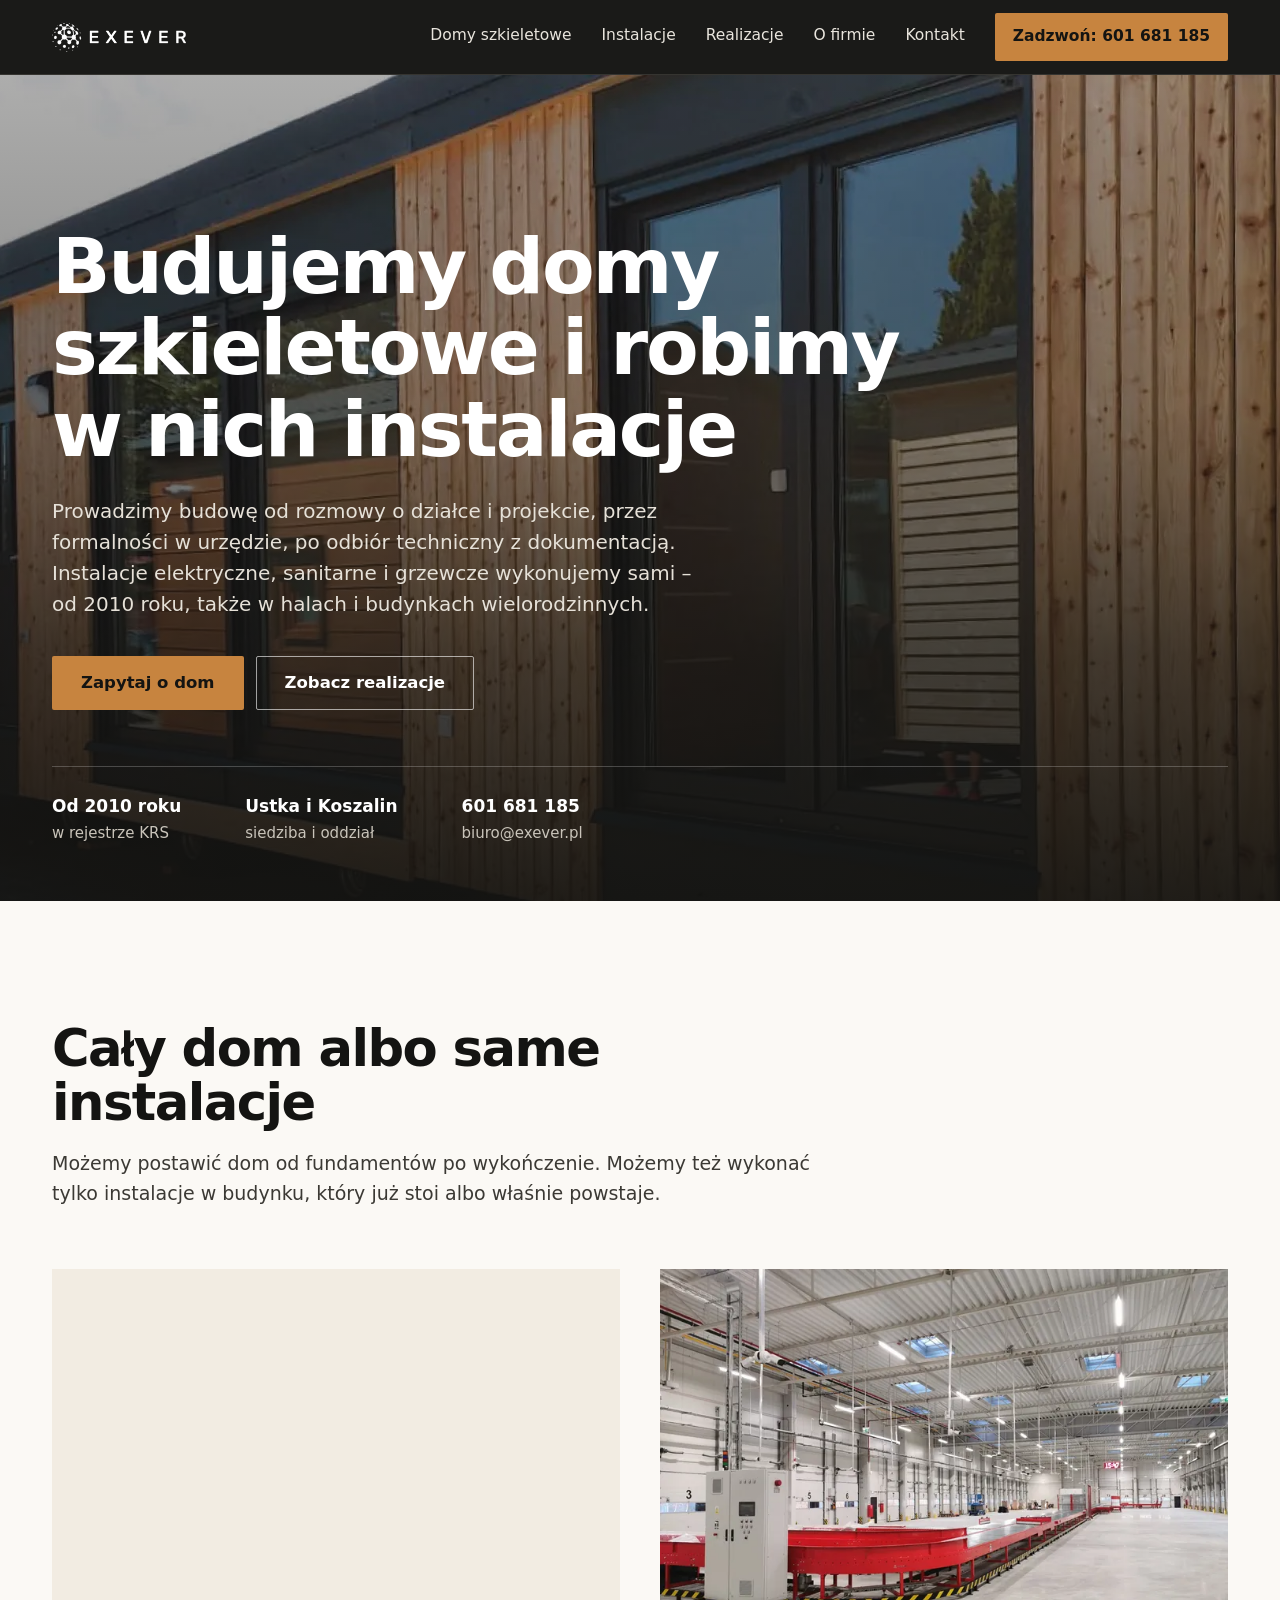
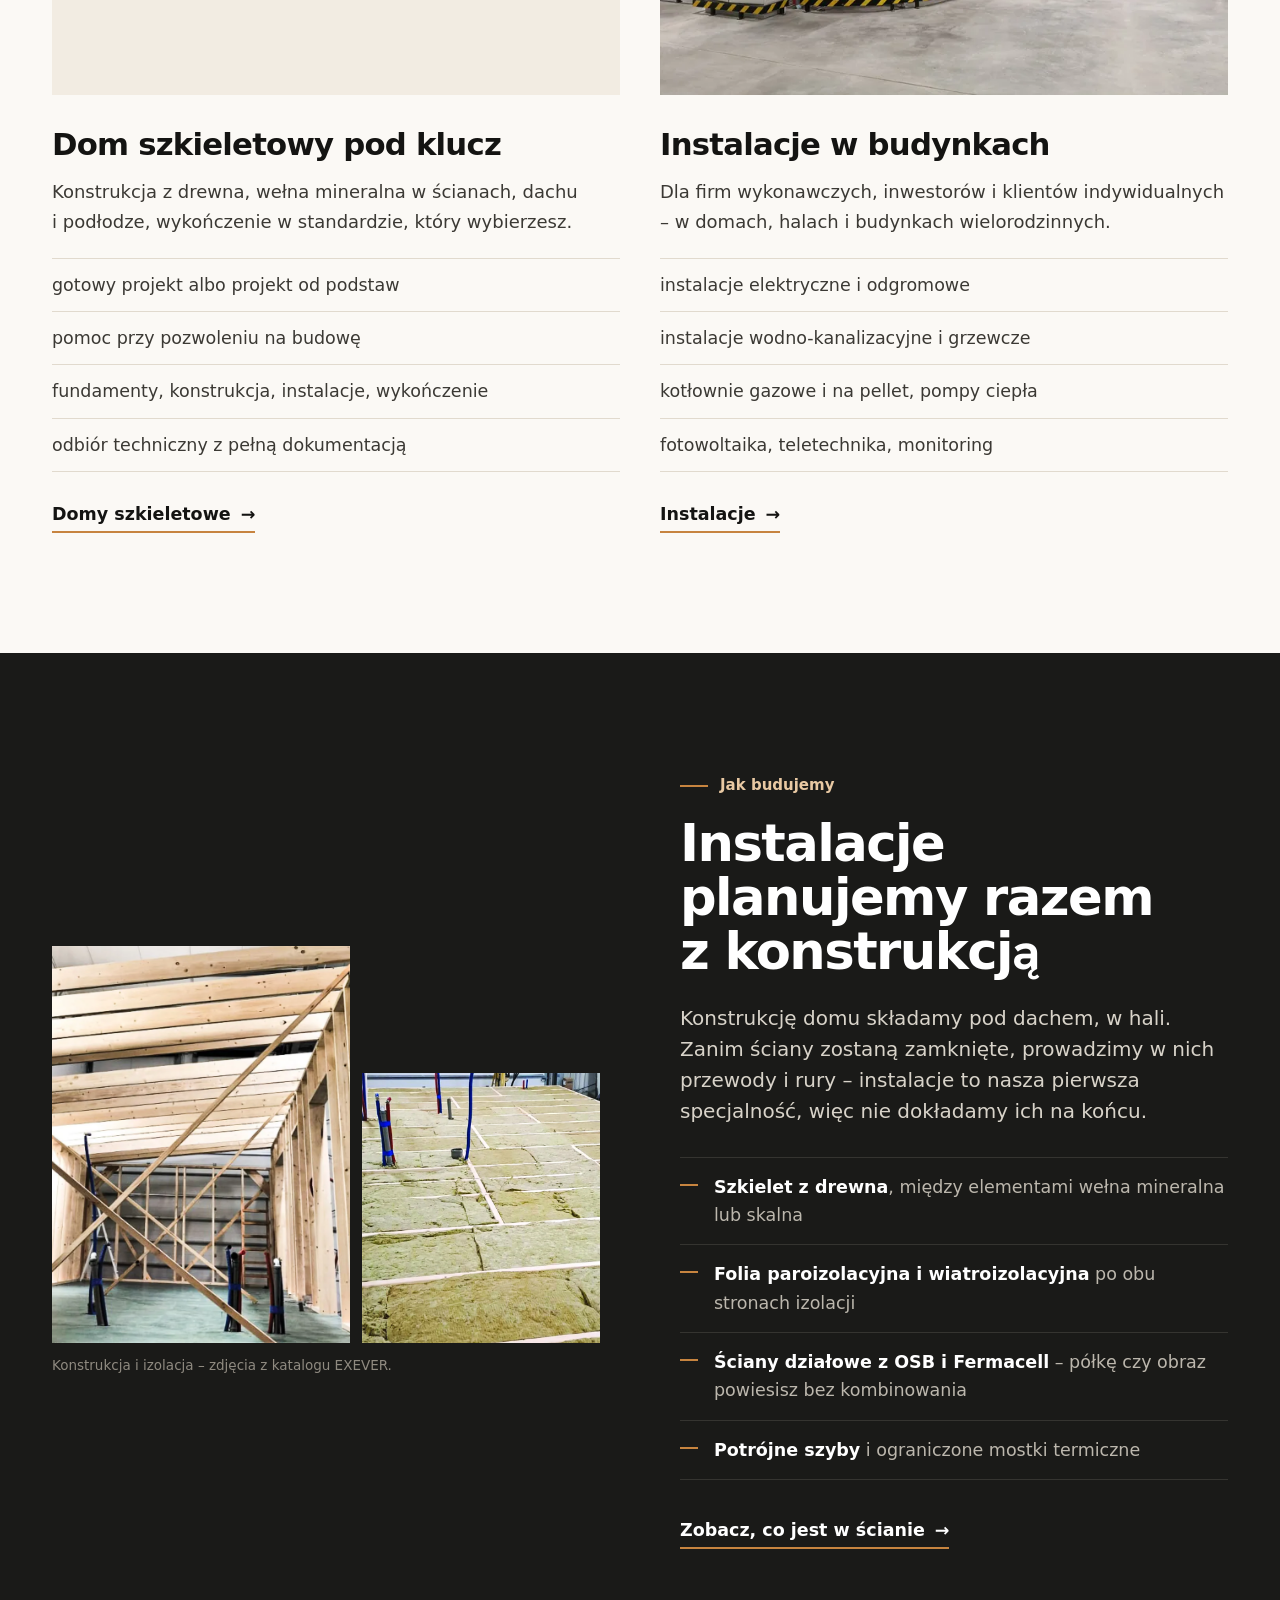
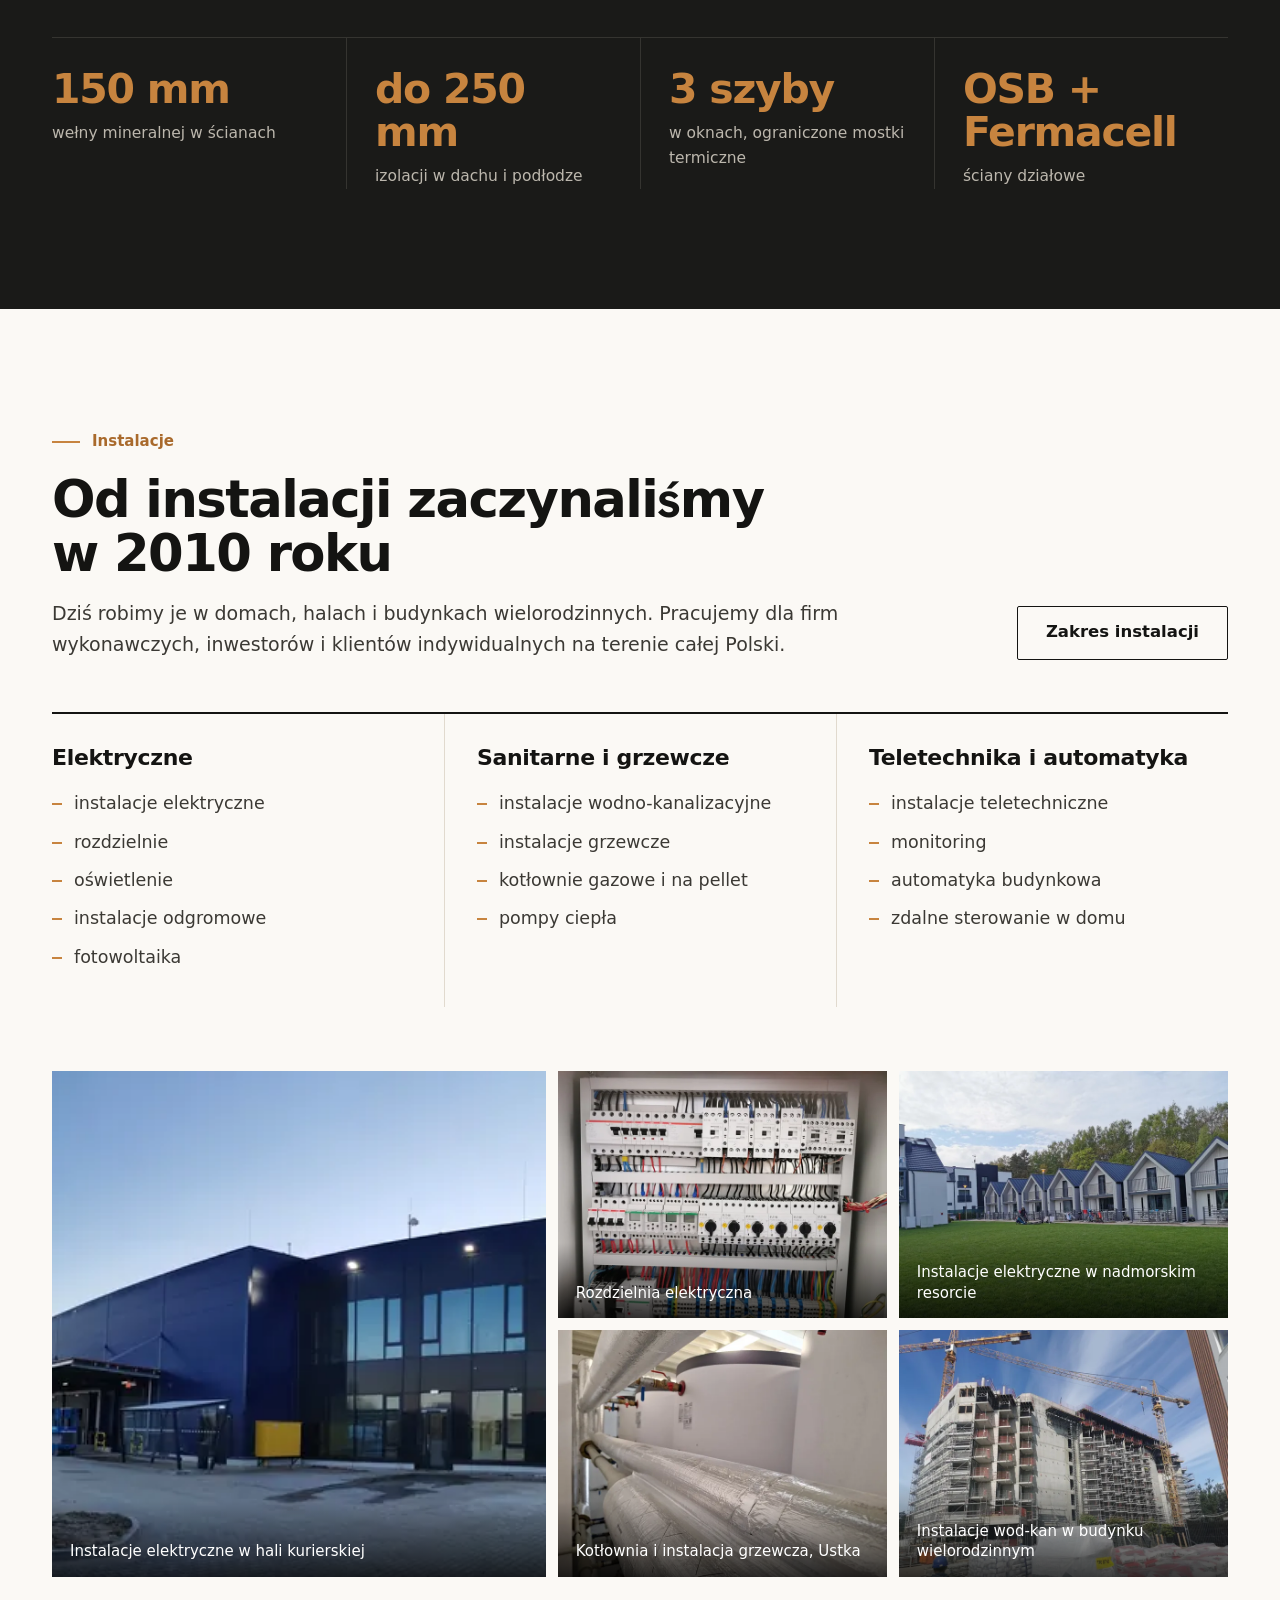
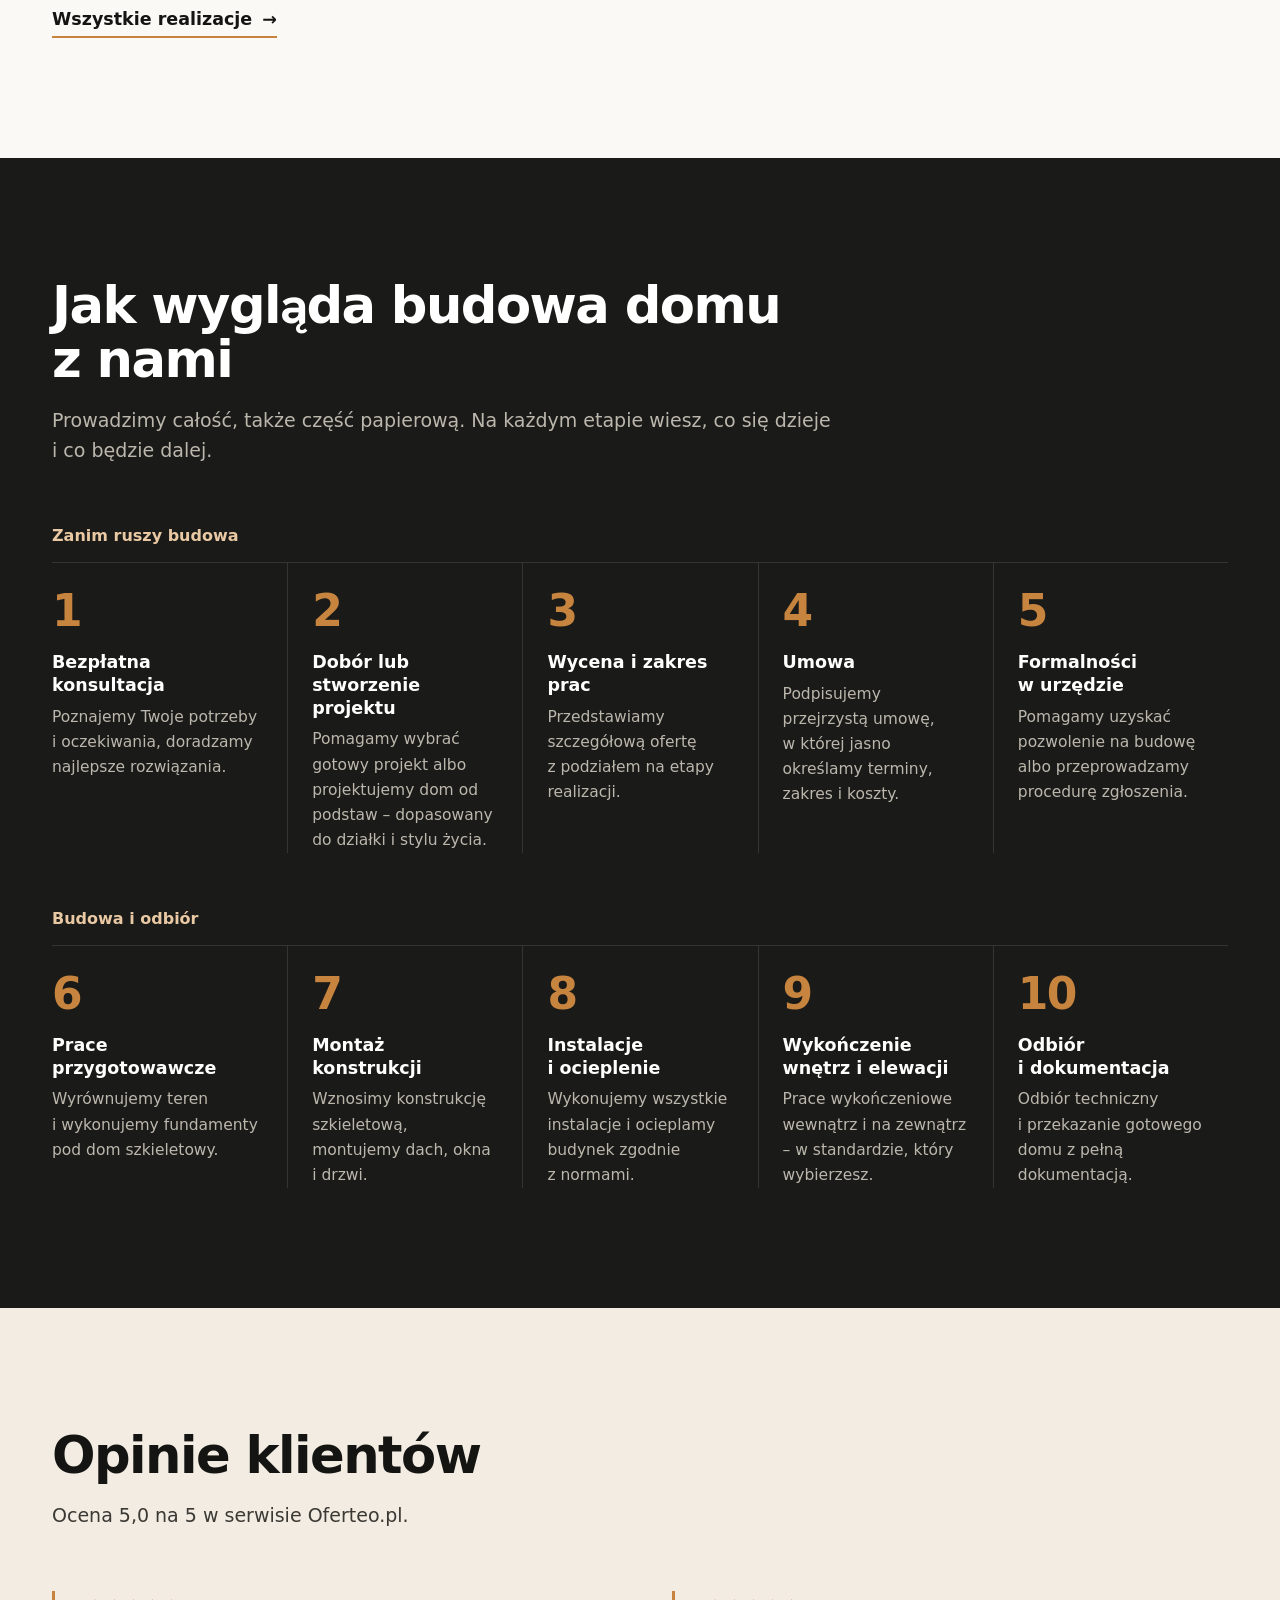
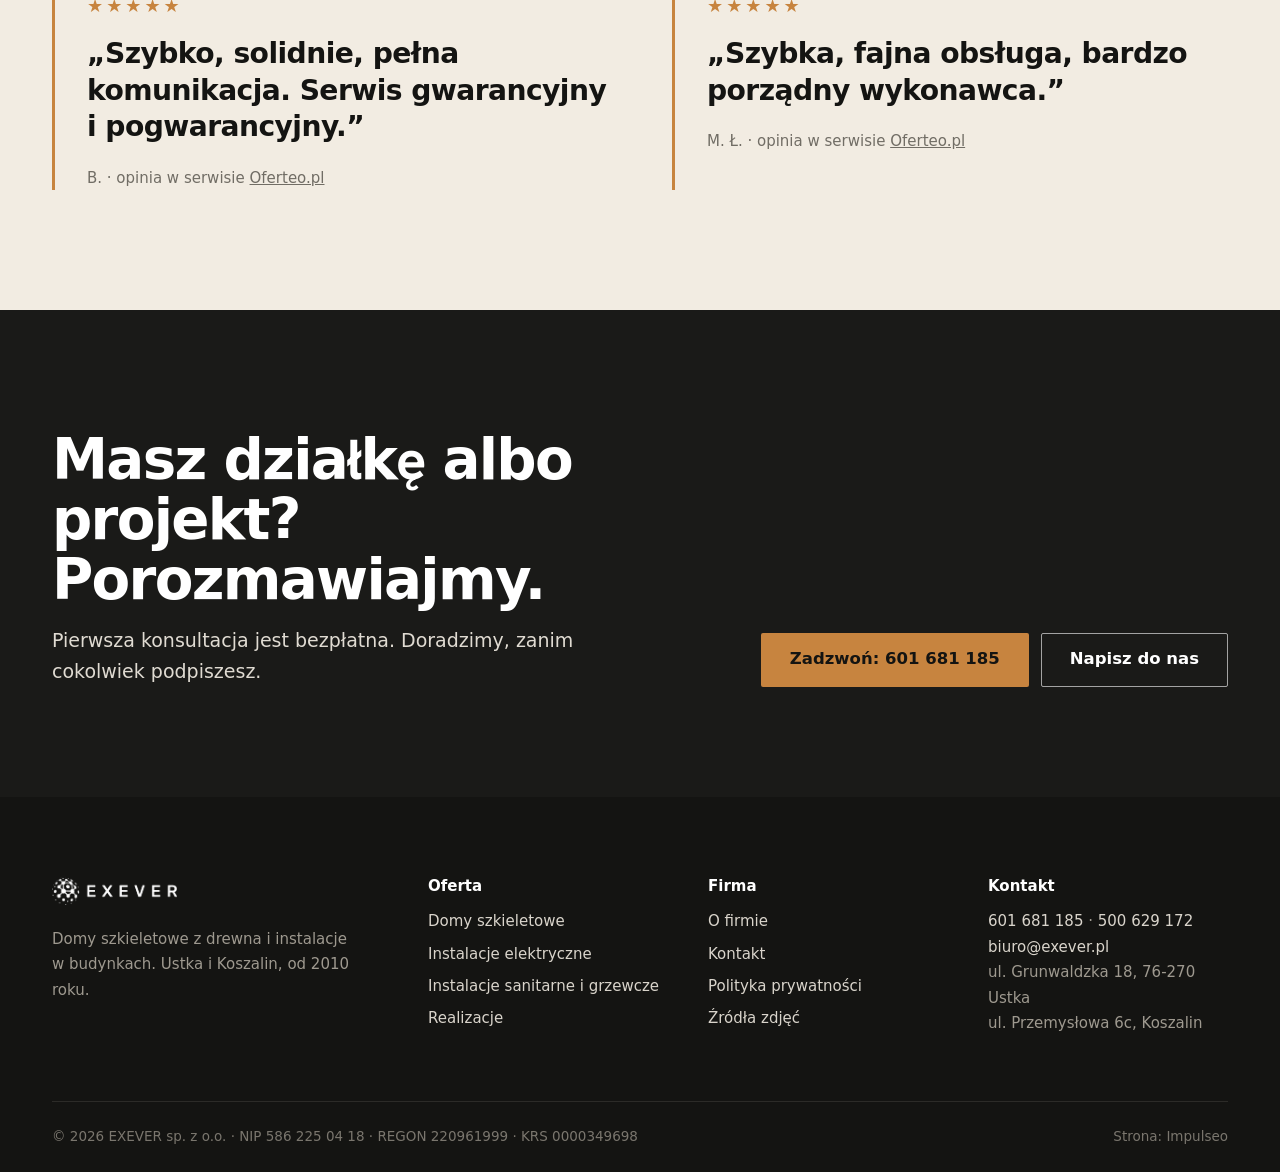
==== commit fbabce98: "EXEVER v3: nowy projekt wizualny – grafit + drewno - hero ze zdjęciem domu na całą szerokość, ciemny" ====
--- a/index.html
+++ b/index.html
@@ -8,7 +8,7 @@
 <!-- DEMO: przy wdrożeniu usunąć noindex i podmienić adresy na domenę klienta -->
 <meta name="robots" content="noindex, follow">
 <link rel="canonical" href="https://impulseo-pl.github.io/exever/">
-<meta name="theme-color" content="#191c18">
+<meta name="theme-color" content="#1a1a18">
 <meta name="format-detection" content="telephone=no">
 <meta property="og:type" content="website">
 <meta property="og:locale" content="pl_PL">
@@ -24,9 +24,9 @@
 <link rel="icon" href="favicon.svg" type="image/svg+xml">
 <link rel="apple-touch-icon" href="apple-touch-icon.png">
 <link rel="manifest" href="site.webmanifest">
-<link rel="preload" href="fonts/onest-latin-400-normal.woff2" as="font" type="font/woff2" crossorigin>
-<link rel="preload" href="fonts/onest-latin-600-normal.woff2" as="font" type="font/woff2" crossorigin>
-<link rel="preload" as="image" href="img/dom-narozny-1400.webp" imagesrcset="img/dom-narozny-720.webp 720w, img/dom-narozny-1400.webp 1400w, img/dom-narozny-1449.webp 1449w" imagesizes="(min-width: 961px) 52vw, 100vw" fetchpriority="high">
+<link rel="preload" href="fonts/hanken-grotesk-latin-400-normal.woff2" as="font" type="font/woff2" crossorigin>
+<link rel="preload" href="fonts/hanken-grotesk-latin-700-normal.woff2" as="font" type="font/woff2" crossorigin>
+<link rel="preload" as="image" href="img/dom-dlugi-1400.webp" imagesrcset="img/dom-dlugi-720.webp 720w, img/dom-dlugi-1400.webp 1400w, img/dom-dlugi-1559.webp 1559w" imagesizes="100vw" fetchpriority="high">
 <link rel="stylesheet" href="assets/styles.css">
 <script type="application/ld+json">
 {
@@ -178,7 +178,7 @@
 <a class="skip" href="#tresc">Przejdź do treści</a>
 <header class="site-head">
   <div class="wrap head-in">
-    <a class="brand" href="./" aria-label="EXEVER – strona główna"><img src="img/logo.png" width="535" height="120" alt="EXEVER"></a>
+    <a class="brand" href="./" aria-label="EXEVER – strona główna"><img src="img/logo-biale.png" width="535" height="120" alt="EXEVER"></a>
     <button class="menu-btn" type="button" aria-expanded="false" aria-controls="menu">Menu</button>
     <nav class="menu" id="menu" aria-label="Menu główne">
       <a href="domy-szkieletowe/">Domy szkieletowe</a>
@@ -207,7 +207,7 @@
     </div>
   </div>
   <div class="hero-img">
-    <img src="img/dom-narozny-1400.webp" srcset="img/dom-narozny-720.webp 720w, img/dom-narozny-1400.webp 1400w, img/dom-narozny-1449.webp 1449w" sizes="(min-width: 961px) 52vw, 100vw" width="1400" height="1778" alt="Dom szkieletowy EXEVER z elewacją z pionowych desek" fetchpriority="high">
+    <img src="img/dom-dlugi-1400.webp" srcset="img/dom-dlugi-720.webp 720w, img/dom-dlugi-1400.webp 1400w, img/dom-dlugi-1559.webp 1559w" sizes="100vw" width="1400" height="826" alt="Dom szkieletowy EXEVER z przeszkleniami i elewacją z desek" fetchpriority="high">
   </div>
 </section>
 
@@ -219,7 +219,7 @@
     </div>
     <div class="doors">
       <a class="door" href="domy-szkieletowe/">
-        <div class="door-img"><img src="img/dom-dlugi-1400.webp" srcset="img/dom-dlugi-720.webp 720w, img/dom-dlugi-1400.webp 1400w, img/dom-dlugi-1559.webp 1559w" sizes="(min-width: 961px) 586px, 100vw" width="1400" height="826" alt="Dom szkieletowy z dużymi przeszkleniami" loading="lazy" decoding="async"></div>
+        <div class="door-img"><img src="img/dom-narozny-1400.webp" srcset="img/dom-narozny-720.webp 720w, img/dom-narozny-1400.webp 1400w, img/dom-narozny-1449.webp 1449w" sizes="(min-width: 961px) 586px, 100vw" width="1400" height="1778" alt="Dom szkieletowy z elewacją z pionowych desek" loading="lazy" decoding="async"></div>
         <div class="door-body">
           <h3>Dom szkieletowy pod klucz</h3>
           <p>Konstrukcja z&nbsp;drewna, wełna mineralna w&nbsp;ścianach, dachu i&nbsp;podłodze, wykończenie w&nbsp;standardzie, który wybierzesz.</p>
@@ -250,7 +250,7 @@
   </div>
 </section>
 
-<section class="sec sec-sand">
+<section class="sec sec-dark">
   <div class="wrap">
     <div class="split">
       <div class="split-img">
@@ -282,7 +282,7 @@
   </div>
 </section>
 
-<section class="sec sec-dark">
+<section class="sec">
   <div class="wrap">
     <div class="sec-head-row">
       <div class="sec-head">
@@ -290,7 +290,7 @@
         <h2>Od instalacji zaczynaliśmy w&nbsp;2010 roku</h2>
         <p>Dziś robimy je w&nbsp;domach, halach i&nbsp;budynkach wielorodzinnych. Pracujemy dla firm wykonawczych, inwestorów i&nbsp;klientów indywidualnych na terenie całej Polski.</p>
       </div>
-      <a class="btn btn-ghost" href="instalacje/">Zakres instalacji</a>
+      <a class="btn btn-sec" href="instalacje/">Zakres instalacji</a>
     </div>
     <div class="inst">
       <div>
@@ -317,7 +317,7 @@
   </div>
 </section>
 
-<section class="sec">
+<section class="sec sec-dark">
   <div class="wrap">
     <div class="sec-head">
       <h2>Jak wygląda budowa domu z&nbsp;nami</h2>
@@ -370,6 +370,7 @@
 </section>
 
 <section class="cta">
+  <img src="img/dom-narozny-1400.webp" srcset="img/dom-narozny-720.webp 720w, img/dom-narozny-1400.webp 1400w, img/dom-narozny-1449.webp 1449w" sizes="100vw" width="1400" height="1778" alt="" loading="lazy" decoding="async" class="cta-bg">
   <div class="wrap">
     <div>
       <h2>Masz działkę albo projekt? Porozmawiajmy.</h2>
--- a/assets/styles.css
+++ b/assets/styles.css
@@ -1,360 +1,380 @@
-/* EXEVER – demo v2 (Impulseo) */
-@font-face{font-family:Onest;font-style:normal;font-weight:400;font-display:swap;src:url(../fonts/onest-latin-400-normal.woff2) format("woff2");unicode-range:U+0000-00FF,U+0131,U+0152-0153,U+02BB-02BC,U+02C6,U+02DA,U+02DC,U+0304,U+0308,U+0329,U+2000-206F,U+20AC,U+2122,U+2191,U+2193,U+2212,U+2215,U+FEFF,U+FFFD}
-@font-face{font-family:Onest;font-style:normal;font-weight:400;font-display:swap;src:url(../fonts/onest-latin-ext-400-normal.woff2) format("woff2");unicode-range:U+0100-02BA,U+02BD-02C5,U+02C7-02CC,U+02CE-02D7,U+02DD-02FF,U+0304,U+0308,U+0329,U+1D00-1DBF,U+1E00-1E9F,U+1EF2-1EFF,U+2020,U+20A0-20AB,U+20AD-20C0,U+2113,U+2C60-2C7F,U+A720-A7FF}
-@font-face{font-family:Onest;font-style:normal;font-weight:500;font-display:swap;src:url(../fonts/onest-latin-500-normal.woff2) format("woff2");unicode-range:U+0000-00FF,U+0131,U+0152-0153,U+02BB-02BC,U+02C6,U+02DA,U+02DC,U+0304,U+0308,U+0329,U+2000-206F,U+20AC,U+2122,U+2191,U+2193,U+2212,U+2215,U+FEFF,U+FFFD}
-@font-face{font-family:Onest;font-style:normal;font-weight:500;font-display:swap;src:url(../fonts/onest-latin-ext-500-normal.woff2) format("woff2");unicode-range:U+0100-02BA,U+02BD-02C5,U+02C7-02CC,U+02CE-02D7,U+02DD-02FF,U+0304,U+0308,U+0329,U+1D00-1DBF,U+1E00-1E9F,U+1EF2-1EFF,U+2020,U+20A0-20AB,U+20AD-20C0,U+2113,U+2C60-2C7F,U+A720-A7FF}
-@font-face{font-family:Onest;font-style:normal;font-weight:600;font-display:swap;src:url(../fonts/onest-latin-600-normal.woff2) format("woff2");unicode-range:U+0000-00FF,U+0131,U+0152-0153,U+02BB-02BC,U+02C6,U+02DA,U+02DC,U+0304,U+0308,U+0329,U+2000-206F,U+20AC,U+2122,U+2191,U+2193,U+2212,U+2215,U+FEFF,U+FFFD}
-@font-face{font-family:Onest;font-style:normal;font-weight:600;font-display:swap;src:url(../fonts/onest-latin-ext-600-normal.woff2) format("woff2");unicode-range:U+0100-02BA,U+02BD-02C5,U+02C7-02CC,U+02CE-02D7,U+02DD-02FF,U+0304,U+0308,U+0329,U+1D00-1DBF,U+1E00-1E9F,U+1EF2-1EFF,U+2020,U+20A0-20AB,U+20AD-20C0,U+2113,U+2C60-2C7F,U+A720-A7FF}
-@font-face{font-family:Onest;font-style:normal;font-weight:700;font-display:swap;src:url(../fonts/onest-latin-700-normal.woff2) format("woff2");unicode-range:U+0000-00FF,U+0131,U+0152-0153,U+02BB-02BC,U+02C6,U+02DA,U+02DC,U+0304,U+0308,U+0329,U+2000-206F,U+20AC,U+2122,U+2191,U+2193,U+2212,U+2215,U+FEFF,U+FFFD}
-@font-face{font-family:Onest;font-style:normal;font-weight:700;font-display:swap;src:url(../fonts/onest-latin-ext-700-normal.woff2) format("woff2");unicode-range:U+0100-02BA,U+02BD-02C5,U+02C7-02CC,U+02CE-02D7,U+02DD-02FF,U+0304,U+0308,U+0329,U+1D00-1DBF,U+1E00-1E9F,U+1EF2-1EFF,U+2020,U+20A0-20AB,U+20AD-20C0,U+2113,U+2C60-2C7F,U+A720-A7FF}
+/* EXEVER – demo v3 (Impulseo): grafit + drewno */
+@font-face{font-family:Hanken;font-style:normal;font-weight:400;font-display:swap;src:url(../fonts/hanken-grotesk-latin-400-normal.woff2) format("woff2");unicode-range:U+0000-00FF,U+0131,U+0152-0153,U+02BB-02BC,U+02C6,U+02DA,U+02DC,U+0304,U+0308,U+0329,U+2000-206F,U+20AC,U+2122,U+2191,U+2193,U+2212,U+2215,U+FEFF,U+FFFD}
+@font-face{font-family:Hanken;font-style:normal;font-weight:400;font-display:swap;src:url(../fonts/hanken-grotesk-latin-ext-400-normal.woff2) format("woff2");unicode-range:U+0100-02BA,U+02BD-02C5,U+02C7-02CC,U+02CE-02D7,U+02DD-02FF,U+0304,U+0308,U+0329,U+1D00-1DBF,U+1E00-1E9F,U+1EF2-1EFF,U+2020,U+20A0-20AB,U+20AD-20C0,U+2113,U+2C60-2C7F,U+A720-A7FF}
+@font-face{font-family:Hanken;font-style:normal;font-weight:500;font-display:swap;src:url(../fonts/hanken-grotesk-latin-500-normal.woff2) format("woff2");unicode-range:U+0000-00FF,U+0131,U+0152-0153,U+02BB-02BC,U+02C6,U+02DA,U+02DC,U+0304,U+0308,U+0329,U+2000-206F,U+20AC,U+2122,U+2191,U+2193,U+2212,U+2215,U+FEFF,U+FFFD}
+@font-face{font-family:Hanken;font-style:normal;font-weight:500;font-display:swap;src:url(../fonts/hanken-grotesk-latin-ext-500-normal.woff2) format("woff2");unicode-range:U+0100-02BA,U+02BD-02C5,U+02C7-02CC,U+02CE-02D7,U+02DD-02FF,U+0304,U+0308,U+0329,U+1D00-1DBF,U+1E00-1E9F,U+1EF2-1EFF,U+2020,U+20A0-20AB,U+20AD-20C0,U+2113,U+2C60-2C7F,U+A720-A7FF}
+@font-face{font-family:Hanken;font-style:normal;font-weight:600;font-display:swap;src:url(../fonts/hanken-grotesk-latin-600-normal.woff2) format("woff2");unicode-range:U+0000-00FF,U+0131,U+0152-0153,U+02BB-02BC,U+02C6,U+02DA,U+02DC,U+0304,U+0308,U+0329,U+2000-206F,U+20AC,U+2122,U+2191,U+2193,U+2212,U+2215,U+FEFF,U+FFFD}
+@font-face{font-family:Hanken;font-style:normal;font-weight:600;font-display:swap;src:url(../fonts/hanken-grotesk-latin-ext-600-normal.woff2) format("woff2");unicode-range:U+0100-02BA,U+02BD-02C5,U+02C7-02CC,U+02CE-02D7,U+02DD-02FF,U+0304,U+0308,U+0329,U+1D00-1DBF,U+1E00-1E9F,U+1EF2-1EFF,U+2020,U+20A0-20AB,U+20AD-20C0,U+2113,U+2C60-2C7F,U+A720-A7FF}
+@font-face{font-family:Hanken;font-style:normal;font-weight:700;font-display:swap;src:url(../fonts/hanken-grotesk-latin-700-normal.woff2) format("woff2");unicode-range:U+0000-00FF,U+0131,U+0152-0153,U+02BB-02BC,U+02C6,U+02DA,U+02DC,U+0304,U+0308,U+0329,U+2000-206F,U+20AC,U+2122,U+2191,U+2193,U+2212,U+2215,U+FEFF,U+FFFD}
+@font-face{font-family:Hanken;font-style:normal;font-weight:700;font-display:swap;src:url(../fonts/hanken-grotesk-latin-ext-700-normal.woff2) format("woff2");unicode-range:U+0100-02BA,U+02BD-02C5,U+02C7-02CC,U+02CE-02D7,U+02DD-02FF,U+0304,U+0308,U+0329,U+1D00-1DBF,U+1E00-1E9F,U+1EF2-1EFF,U+2020,U+20A0-20AB,U+20AD-20C0,U+2113,U+2C60-2C7F,U+A720-A7FF}
 
 :root{
-  --ink:#171915;--text:#34372f;--muted:#666a61;--line:#dedbd3;--line-2:#ebe8e1;
-  --paper:#fff;--sand:#f4f2ed;--wood:#c8854a;
-  --green:#1e5b3a;--green-d:#15432a;--green-l:#e7efe9;
-  --dark:#191c18;--dark-2:#242822;
-  --wrap:1200px;--r:4px;
+  --ink:#141412;--text:#3b3934;--muted:#716d65;--line:#e1dace;--line-2:#ece6dc;
+  --paper:#fbf9f5;--linen:#f2ece2;--white:#fff;
+  --wood:#c7843f;--wood-d:#a96a2c;--wood-l:#e9c9a3;
+  --char:#1a1a18;--char-2:#242421;--char-line:#353430;--on-dark:#bcb7ad;
+  --wrap:1240px;--r:2px;
 }
 *,*::before,*::after{box-sizing:border-box}
 html{-webkit-text-size-adjust:100%;scroll-behavior:smooth;scroll-padding-top:84px}
-body{margin:0;font:400 17px/1.6 Onest,system-ui,-apple-system,"Segoe UI",sans-serif;color:var(--text);background:var(--paper);-webkit-font-smoothing:antialiased}
+body{margin:0;font:400 17.5px/1.62 Hanken,system-ui,-apple-system,"Segoe UI",sans-serif;color:var(--text);background:var(--paper);-webkit-font-smoothing:antialiased}
 img{display:block;max-width:100%;height:auto}
-a{color:var(--green)}
-a:hover{color:var(--green-d)}
-h1,h2,h3,h4{color:var(--ink);font-weight:600;line-height:1.15;margin:0;letter-spacing:-.015em}
-h1{font-size:clamp(34px,4.6vw,58px);letter-spacing:-.025em}
-h2{font-size:clamp(28px,3.2vw,40px)}
-h3{font-size:21px;line-height:1.3}
+a{color:var(--wood-d)}
+a:hover{color:var(--ink)}
+h1,h2,h3,h4{color:var(--ink);font-weight:700;line-height:1.06;margin:0;letter-spacing:-.03em}
+h1{font-size:clamp(40px,6vw,84px)}
+h2{font-size:clamp(32px,4vw,54px)}
+h3{font-size:22px;line-height:1.25;letter-spacing:-.015em}
 p{margin:0}
 p+p{margin-top:14px}
 ul,ol{margin:0;padding:0}
-.wrap{width:100%;max-width:var(--wrap);margin:0 auto;padding:0 28px}
-.skip{position:absolute;left:-9999px;top:0;background:var(--ink);color:#fff;padding:10px 16px;z-index:99}
+.wrap{width:100%;max-width:var(--wrap);margin:0 auto;padding:0 32px}
+.skip{position:absolute;left:-9999px;top:0;background:var(--wood);color:var(--ink);padding:10px 16px;z-index:99}
 .skip:focus{left:12px;top:12px}
-:focus-visible{outline:2px solid var(--green);outline-offset:3px}
+:focus-visible{outline:2px solid var(--wood);outline-offset:3px}
 
 /* header */
-.site-head{position:sticky;top:0;z-index:50;background:rgba(255,255,255,.97);border-bottom:1px solid var(--line-2)}
-.head-in{display:flex;align-items:center;gap:32px;height:76px}
+.site-head{position:sticky;top:0;z-index:50;background:var(--char);border-bottom:1px solid var(--char-line)}
+.head-in{display:flex;align-items:center;gap:32px;height:74px}
 .brand{display:flex;align-items:center;flex:none}
-.brand img{height:34px;width:auto}
+.brand img{height:30px;width:auto}
 .menu{display:flex;align-items:center;gap:30px;margin-left:auto}
-.menu a{color:var(--ink);text-decoration:none;font-size:15.5px;font-weight:500;padding:6px 0;border-bottom:2px solid transparent}
-.menu a:hover,.menu a[aria-current=page]{border-bottom-color:var(--green)}
-.menu .head-tel{background:var(--green);color:#fff;padding:10px 18px;border-radius:var(--r);border:0;font-weight:600}
-.menu .head-tel:hover{background:var(--green-d);color:#fff}
-.menu-btn{display:none;margin-left:auto;background:none;border:1px solid var(--line);border-radius:var(--r);font:inherit;font-size:15px;font-weight:500;padding:8px 14px;color:var(--ink);cursor:pointer}
+.menu a{color:#e9e5dd;text-decoration:none;font-size:15.5px;font-weight:500;padding:6px 0;border-bottom:2px solid transparent}
+.menu a:hover{color:#fff}
+.menu a[aria-current=page]{color:#fff;border-bottom-color:var(--wood)}
+.menu .head-tel{background:var(--wood);color:var(--ink);padding:11px 18px;border-radius:var(--r);border:0;font-weight:600}
+.menu .head-tel:hover{background:var(--wood-l);color:var(--ink)}
+.menu-btn{display:none;margin-left:auto;background:none;border:1px solid #4a4944;border-radius:var(--r);font:inherit;font-size:15px;font-weight:500;padding:8px 14px;color:#fff;cursor:pointer}
 
 /* buttons */
-.btn{display:inline-flex;align-items:center;justify-content:center;gap:8px;min-height:50px;padding:0 24px;border-radius:var(--r);font-weight:600;font-size:16px;text-decoration:none;border:1.5px solid transparent;cursor:pointer;font-family:inherit;transition:background .15s,color .15s,border-color .15s}
-.btn-main{background:var(--green);color:#fff}
-.btn-main:hover{background:var(--green-d);color:#fff}
+.btn{display:inline-flex;align-items:center;justify-content:center;gap:8px;min-height:54px;padding:0 28px;border-radius:var(--r);font-weight:600;font-size:16.5px;text-decoration:none;border:1.5px solid transparent;cursor:pointer;font-family:inherit;transition:background .15s,color .15s,border-color .15s}
+.btn-main{background:var(--wood);color:var(--ink)}
+.btn-main:hover{background:var(--ink);color:#fff}
 .btn-sec{border-color:var(--ink);color:var(--ink);background:transparent}
 .btn-sec:hover{background:var(--ink);color:#fff}
-.btn-light{background:#fff;color:var(--ink)}
-.btn-light:hover{background:var(--sand);color:var(--ink)}
-.btn-ghost{border-color:rgba(255,255,255,.55);color:#fff}
+.btn-light{background:var(--wood);color:var(--ink)}
+.btn-light:hover{background:#fff;color:var(--ink)}
+.btn-ghost{border-color:rgba(255,255,255,.6);color:#fff}
 .btn-ghost:hover{background:#fff;color:var(--ink)}
-.actions{display:flex;flex-wrap:wrap;gap:12px;margin-top:32px}
-.more{font-weight:600;text-decoration:none;display:inline-flex;gap:8px;align-items:center}
+.sec-dark .btn-sec,.hero .btn-sec,.phero .btn-sec{border-color:rgba(255,255,255,.6);color:#fff}
+.sec-dark .btn-sec:hover,.hero .btn-sec:hover,.phero .btn-sec:hover{background:#fff;color:var(--ink)}
+.sec-dark .btn-main:hover,.hero .btn-main:hover,.phero .btn-main:hover{background:#fff}
+.actions{display:flex;flex-wrap:wrap;gap:12px;margin-top:36px}
+.more{font-weight:600;text-decoration:none;display:inline-flex;gap:10px;align-items:center;color:var(--ink);border-bottom:2px solid var(--wood);padding-bottom:3px}
 .more::after{content:"→";transition:transform .15s}
+.more:hover{color:var(--wood-d)}
 .more:hover::after{transform:translateX(3px)}
 
 /* sections */
-.sec{padding:104px 0}
-.sec-sand{background:var(--sand)}
-.sec-dark{background:var(--dark);color:#c9ccc4}
+.sec{padding:120px 0}
+.sec-sand{background:var(--linen)}
+.sec-dark{background:var(--char);color:var(--on-dark)}
 .sec-dark h2,.sec-dark h3{color:#fff}
 .sec-dark a{color:#fff}
-.kicker{font-size:14px;font-weight:600;color:var(--green);margin-bottom:14px}
-.sec-dark .kicker{color:#9fc4ad}
-.lead{font-size:19px;line-height:1.6;color:var(--text)}
-.sec-head{max-width:760px;margin-bottom:52px}
-.sec-head p{margin-top:16px;font-size:18px}
-.sec-head-row{display:flex;justify-content:space-between;align-items:flex-end;gap:32px;margin-bottom:44px}
+.sec-dark .more{color:#fff}
+.kicker{font-size:15px;font-weight:600;color:var(--wood-d);margin-bottom:18px;display:flex;align-items:center;gap:12px}
+.kicker::before{content:"";width:28px;height:2px;background:var(--wood)}
+.sec-dark .kicker{color:var(--wood-l)}
+.lead{font-size:20px;line-height:1.55;color:var(--text)}
+.sec-dark .lead{color:#d8d3c9}
+.sec-head{max-width:800px;margin-bottom:60px}
+.sec-head p{margin-top:18px;font-size:19px}
+.sec-head-row{display:flex;justify-content:space-between;align-items:flex-end;gap:32px;margin-bottom:52px}
 .sec-head-row .sec-head{margin-bottom:0}
 
-/* hero */
-.hero{display:grid;grid-template-columns:minmax(0,1fr) minmax(0,1.05fr);min-height:calc(100vh - 76px);max-height:860px}
-.hero-txt{display:flex;flex-direction:column;justify-content:center;padding:72px 64px 72px max(28px,calc((100vw - var(--wrap))/2 + 28px))}
-.hero-txt .lead{margin-top:24px;max-width:540px}
-.hero-meta{display:flex;flex-wrap:wrap;gap:8px 28px;margin-top:44px;padding-top:24px;border-top:1px solid var(--line);font-size:15px;color:var(--muted)}
-.hero-meta b{display:block;color:var(--ink);font-weight:600;font-size:16px}
-.hero-img{position:relative;overflow:hidden;background:var(--sand)}
-.hero-img img{width:100%;height:100%;object-fit:cover}
-.cap{position:absolute;right:0;bottom:0;background:rgba(255,255,255,.92);color:var(--muted);font-size:12.5px;padding:5px 10px}
-
-/* page hero (subpages) */
-.phero{padding:56px 0 64px;border-bottom:1px solid var(--line-2)}
-.phero h1{max-width:900px;font-size:clamp(32px,4vw,52px)}
-.phero .lead{margin-top:20px;max-width:720px}
-.crumbs ol{list-style:none;display:flex;flex-wrap:wrap;gap:6px;font-size:14px;color:var(--muted);margin-bottom:28px}
-.crumbs li+li::before{content:"/";margin-right:6px;color:#b5b2aa}
-.crumbs a{color:var(--muted);text-decoration:none}
-.crumbs a:hover{color:var(--green)}
-.wide-img{margin-top:0}
-.wide-img img{width:100%;height:clamp(280px,48vw,620px);object-fit:cover}
-
-/* two doors */
-.doors{display:grid;grid-template-columns:1fr 1fr;gap:28px}
-.door{display:flex;flex-direction:column;text-decoration:none;color:inherit;background:#fff;border:1px solid var(--line);border-radius:var(--r);overflow:hidden;transition:border-color .15s}
-.door:hover{border-color:var(--ink);color:inherit}
-.door-img{aspect-ratio:16/10;overflow:hidden;background:var(--sand)}
-.door-img img{width:100%;height:100%;object-fit:cover;transition:transform .5s}
-.door:hover .door-img img{transform:scale(1.03)}
-.door-body{padding:30px 32px 32px;display:flex;flex-direction:column;flex:1}
-.door-body p{margin-top:12px}
-.door-body ul{list-style:none;margin:20px 0 26px;display:grid;gap:8px}
-.door-body li{padding-left:20px;position:relative}
-.door-body li::before{content:"";position:absolute;left:0;top:.72em;width:8px;height:2px;background:var(--green)}
-.door-body .more{margin-top:auto;color:var(--green)}
-
-/* split rows */
-.split{display:grid;grid-template-columns:1fr 1fr;gap:72px;align-items:center}
-.split+.split{margin-top:96px}
+/* hero – zdjęcie na całą szerokość */
+.hero{position:relative;min-height:calc(100vh - 74px);max-height:920px;display:flex;align-items:flex-end;background:var(--char);overflow:hidden}
+.hero-img{position:absolute;inset:0}
+.hero-img img{width:100%;height:100%;object-fit:cover;object-position:50% 45%}
+.hero-img::after{content:"";position:absolute;inset:0;background:linear-gradient(180deg,rgba(20,20,18,.35) 0%,rgba(20,20,18,.5) 40%,rgba(20,20,18,.78) 70%,rgba(20,20,18,.94) 100%)}
+.hero-txt{position:relative;z-index:2;width:100%;max-width:var(--wrap);margin:0 auto;padding:120px 32px 56px;color:#e6e1d8}
+.hero-txt h1{color:#fff;max-width:980px}
+.hero-txt .lead{margin-top:26px;max-width:640px;color:#e6e1d8}
+.hero-meta{display:grid;grid-template-columns:repeat(3,auto);justify-content:start;gap:12px 64px;margin-top:56px;padding-top:26px;border-top:1px solid rgba(255,255,255,.22);font-size:15px;color:#c9c4ba}
+.hero-meta b{display:block;color:#fff;font-weight:600;font-size:17px}
+.cap{position:absolute;right:0;bottom:0;background:rgba(0,0,0,.55);color:#ddd;font-size:12.5px;padding:5px 10px}
+
+/* page hero (podstrony) – ciemny pas */
+.phero{background:var(--char);color:var(--on-dark);padding:64px 0 76px}
+.phero h1{color:#fff;max-width:1000px;font-size:clamp(38px,5vw,70px)}
+.phero .lead{margin-top:24px;max-width:760px;color:#d8d3c9}
+.crumbs ol{list-style:none;display:flex;flex-wrap:wrap;gap:6px;font-size:14px;color:#8f8a80;margin-bottom:30px}
+.crumbs li+li::before{content:"/";margin-right:6px;color:#5f5b54}
+.crumbs a{color:#b3aea4;text-decoration:none}
+.crumbs a:hover{color:#fff}
+.doc .crumbs ol{color:var(--muted)}
+.doc .crumbs a{color:var(--muted)}
+.wide-img img{width:100%;height:clamp(300px,52vw,700px);object-fit:cover}
+
+/* dwie ścieżki */
+.doors{display:grid;grid-template-columns:1fr 1fr;gap:40px}
+.door{display:flex;flex-direction:column;text-decoration:none;color:inherit}
+.door:hover{color:inherit}
+.door-img{aspect-ratio:4/3;overflow:hidden;background:var(--linen)}
+.door-img img{width:100%;height:100%;object-fit:cover;transition:transform .6s}
+.door:hover .door-img img{transform:scale(1.04)}
+.door-body{padding:30px 0 0;display:flex;flex-direction:column;flex:1}
+.door-body h3{font-size:clamp(26px,2.4vw,34px);letter-spacing:-.025em}
+.door-body p{margin-top:14px;font-size:18px}
+.door-body ul{list-style:none;margin:22px 0 28px;border-top:1px solid var(--line)}
+.door-body li{padding:12px 0;border-bottom:1px solid var(--line)}
+.door-body .more{margin-top:auto;align-self:flex-start}
+
+/* split */
+.split{display:grid;grid-template-columns:1fr 1fr;gap:80px;align-items:center}
+.split+.split{margin-top:110px}
 .split.rev .split-img{order:2}
 .split-img{position:relative}
-.split-img img{width:100%;border-radius:var(--r)}
-.split-img .pair{display:grid;grid-template-columns:1.25fr 1fr;gap:14px}
-.split-img .pair img{height:100%;object-fit:cover;aspect-ratio:3/4}
-.split-txt h2{margin-bottom:20px}
+.split-img img{width:100%}
+.split-img .pair{display:grid;grid-template-columns:1.25fr 1fr;gap:12px;align-items:end}
+.split-img .pair img{object-fit:cover;aspect-ratio:3/4}
+.split-img .pair img+img{aspect-ratio:3/3.4}
+.split-txt h2{margin-bottom:24px}
 .split-txt .lead{margin-bottom:6px}
-.figcap{font-size:13px;color:var(--muted);margin-top:10px}
-.ticks{list-style:none;margin-top:26px;border-top:1px solid var(--line)}
-.ticks li{padding:14px 0 14px 30px;border-bottom:1px solid var(--line);position:relative}
-.ticks li::before{content:"";position:absolute;left:2px;top:21px;width:12px;height:7px;border-left:2px solid var(--green);border-bottom:2px solid var(--green);transform:rotate(-45deg)}
-.sec-dark .ticks{border-color:#343a32}
-.sec-dark .ticks li{border-color:#343a32}
-.sec-dark .ticks li::before{border-color:#9fc4ad}
+.figcap{font-size:13.5px;color:var(--muted);margin-top:12px}
+.sec-dark .figcap{color:#8f8a80}
+.ticks{list-style:none;margin-top:30px;border-top:1px solid var(--line)}
+.ticks li{padding:15px 0 15px 34px;border-bottom:1px solid var(--line);position:relative}
+.ticks li::before{content:"";position:absolute;left:0;top:26px;width:18px;height:2px;background:var(--wood)}
+.sec-dark .ticks,.sec-dark .ticks li{border-color:var(--char-line)}
 .ticks b{color:var(--ink);font-weight:600}
 .sec-dark .ticks b{color:#fff}
 
-/* wall */
-.wall{display:grid;grid-template-columns:1.3fr 1fr;gap:64px;align-items:center}
-.wall-fig{margin:0;position:relative;background:#fff;border:1px solid var(--line);border-radius:var(--r);padding:20px}
+/* ściana */
+.wall{display:grid;grid-template-columns:1.3fr 1fr;gap:72px;align-items:center}
+.wall-fig{margin:0;position:relative;background:#fff;padding:28px}
 .wall-pic{position:relative}
 .wall-pic img{width:100%}
-.pin{position:absolute;transform:translate(-50%,-50%);width:30px;height:30px;border-radius:50%;background:var(--ink);color:#fff;font-size:14px;font-weight:600;display:grid;place-items:center;border:2px solid #fff;box-shadow:0 1px 3px rgba(0,0,0,.25);cursor:default;transition:background .15s,transform .15s}
-.pin.on{background:var(--green);transform:translate(-50%,-50%) scale(1.15)}
+.pin{position:absolute;transform:translate(-50%,-50%);width:32px;height:32px;border-radius:50%;background:var(--ink);color:#fff;font-size:14px;font-weight:700;display:grid;place-items:center;border:2px solid #fff;box-shadow:0 1px 4px rgba(0,0,0,.3);transition:background .15s,transform .15s}
+.pin.on{background:var(--wood);color:var(--ink);transform:translate(-50%,-50%) scale(1.18)}
 .layers{list-style:none;counter-reset:l;border-top:1px solid var(--line)}
-.layers li{counter-increment:l;display:grid;grid-template-columns:30px 1fr;gap:16px;padding:16px 10px 16px 0;border-bottom:1px solid var(--line);cursor:default;transition:background .15s}
-.layers li::before{content:counter(l);width:28px;height:28px;border-radius:50%;border:1.5px solid var(--ink);display:grid;place-items:center;font-size:13px;font-weight:600;color:var(--ink)}
-.layers li.on::before{background:var(--green);border-color:var(--green);color:#fff}
-.layers b{display:block;color:var(--ink);font-weight:600}
+.layers li{counter-increment:l;display:grid;grid-template-columns:34px 1fr;gap:16px;padding:16px 10px 16px 0;border-bottom:1px solid var(--line);transition:background .15s}
+.layers li::before{content:counter(l);width:30px;height:30px;border-radius:50%;background:var(--ink);color:#fff;display:grid;place-items:center;font-size:13px;font-weight:700}
+.layers li.on::before{background:var(--wood);color:var(--ink)}
+.layers b{display:block;color:var(--ink);font-weight:600;font-size:17.5px}
 .layers span{font-size:15.5px;color:var(--muted)}
-.specs{display:grid;grid-template-columns:repeat(4,1fr);border-top:1px solid var(--line);border-bottom:1px solid var(--line);margin-top:72px}
-.specs div{padding:26px 24px 26px 0}
-.specs div+div{padding-left:24px;border-left:1px solid var(--line)}
-.specs b{display:block;font-size:26px;font-weight:600;color:var(--ink);letter-spacing:-.01em;line-height:1.2}
-.specs span{display:block;margin-top:6px;font-size:15px;color:var(--muted)}
+.specs{display:grid;grid-template-columns:repeat(4,1fr);margin-top:88px;border-top:1px solid var(--line)}
+.specs div{padding:30px 28px 0 0}
+.specs div+div{padding-left:28px;border-left:1px solid var(--line)}
+.specs b{display:block;font-size:clamp(30px,3.2vw,46px);font-weight:700;color:var(--wood-d);letter-spacing:-.03em;line-height:1.05}
+.specs span{display:block;margin-top:10px;font-size:15.5px;color:var(--muted)}
+.sec-dark .specs,.sec-dark .specs div+div{border-color:var(--char-line)}
+.sec-dark .specs b{color:var(--wood)}
+.sec-dark .specs span{color:var(--on-dark)}
 .src{font-size:13.5px;color:var(--muted);margin-top:16px}
 
-/* installations list */
-.inst{display:grid;grid-template-columns:repeat(3,1fr);gap:0;border-top:1px solid #343a32}
-.inst>div{padding:32px 32px 36px 0}
-.inst>div+div{padding-left:32px;border-left:1px solid #343a32}
-.inst h3{font-size:20px;margin-bottom:16px}
-.inst ul{list-style:none;display:grid;gap:9px}
-.inst li{padding-left:18px;position:relative}
-.inst li::before{content:"";position:absolute;left:0;top:.72em;width:8px;height:2px;background:#9fc4ad}
-.sec:not(.sec-dark) .inst{border-color:var(--line)}
-.sec:not(.sec-dark) .inst>div+div{border-color:var(--line)}
-.sec:not(.sec-dark) .inst li::before{background:var(--green)}
-.proj{display:grid;grid-template-columns:1.4fr 1fr 1fr;grid-template-rows:auto auto;gap:14px;margin-top:56px}
-.proj figure{margin:0;position:relative;overflow:hidden;border-radius:var(--r);background:var(--dark-2)}
+/* instalacje */
+.inst{display:grid;grid-template-columns:repeat(3,1fr);border-top:2px solid var(--ink)}
+.inst>div{padding:30px 32px 36px 0}
+.inst>div+div{padding-left:32px;border-left:1px solid var(--line)}
+.inst h3{font-size:22px;margin-bottom:18px}
+.inst ul{list-style:none;display:grid;gap:10px}
+.inst li{padding-left:22px;position:relative}
+.inst li::before{content:"";position:absolute;left:0;top:.8em;width:10px;height:2px;background:var(--wood)}
+.sec-dark .inst{border-top-color:var(--wood)}
+.sec-dark .inst>div+div{border-color:var(--char-line)}
+.proj{display:grid;grid-template-columns:1.5fr 1fr 1fr;gap:12px;margin-top:64px}
+.proj figure{margin:0;position:relative;overflow:hidden;background:var(--char-2)}
 .proj figure:first-child{grid-row:span 2}
 .proj img{width:100%;height:100%;object-fit:cover;aspect-ratio:4/3}
 .proj figure:first-child img{aspect-ratio:auto}
-.proj figcaption{position:absolute;left:0;right:0;bottom:0;padding:34px 16px 13px;font-size:14.5px;color:#fff;background:linear-gradient(transparent,rgba(0,0,0,.72));line-height:1.35}
-
-/* gallery */
-.filters{display:flex;flex-wrap:wrap;gap:8px;margin-bottom:28px}
-.filters button{font:inherit;font-size:15px;font-weight:500;padding:9px 18px;border:1px solid var(--line);background:#fff;border-radius:var(--r);cursor:pointer;color:var(--ink)}
-.filters button[aria-pressed=true]{background:var(--ink);border-color:var(--ink);color:#fff}
-.gallery{display:grid;grid-template-columns:repeat(3,1fr);gap:14px}
-.gallery a{display:block;position:relative;overflow:hidden;border-radius:var(--r);background:var(--sand);color:inherit;text-decoration:none}
-.gallery img{width:100%;aspect-ratio:4/3;object-fit:cover;transition:transform .5s}
-.gallery a:hover img{transform:scale(1.03)}
-.gallery .gcap{display:block;padding:12px 2px 4px;font-size:15px;color:var(--ink);font-weight:500;line-height:1.35}
-.gallery .gcap small{display:block;color:var(--muted);font-weight:400;font-size:13.5px;margin-top:2px}
+.proj figcaption{position:absolute;left:0;right:0;bottom:0;padding:40px 18px 15px;font-size:15px;font-weight:500;color:#fff;background:linear-gradient(transparent,rgba(0,0,0,.75));line-height:1.35}
+
+/* galeria */
+.filters{display:flex;flex-wrap:wrap;gap:0;margin-bottom:32px;border-bottom:1px solid var(--line)}
+.filters button{font:inherit;font-size:16px;font-weight:600;padding:12px 22px 14px;border:0;border-bottom:3px solid transparent;margin-bottom:-1px;background:none;cursor:pointer;color:var(--muted)}
+.filters button[aria-pressed=true]{color:var(--ink);border-bottom-color:var(--wood)}
+.gallery{display:grid;grid-template-columns:repeat(3,1fr);gap:40px 16px}
+.gallery a{display:block;position:relative;color:inherit;text-decoration:none}
+.gallery img{width:100%;aspect-ratio:4/3;object-fit:cover;transition:opacity .2s}
+.gallery a:hover img{opacity:.88}
+.gallery .gcap{display:block;padding:14px 0 0;font-size:16.5px;color:var(--ink);font-weight:600;line-height:1.35}
+.gallery .gcap small{display:block;color:var(--muted);font-weight:400;font-size:14.5px;margin-top:3px}
 .gallery [hidden]{display:none}
-.lb{position:fixed;inset:0;z-index:200;background:rgba(12,14,11,.94);display:none;align-items:center;justify-content:center;flex-direction:column;padding:56px 64px}
+.lb{position:fixed;inset:0;z-index:200;background:rgba(12,12,10,.95);display:none;align-items:center;justify-content:center;flex-direction:column;padding:56px 64px}
 .lb.open{display:flex}
 .lb img{max-width:100%;max-height:calc(100vh - 150px);object-fit:contain}
-.lb p{color:#e6e6e0;margin-top:14px;font-size:15px;text-align:center}
+.lb p{color:#e6e3dc;margin-top:14px;font-size:15px;text-align:center}
 .lb button{position:absolute;background:none;border:0;color:#fff;font-size:40px;line-height:1;cursor:pointer;padding:10px 16px;font-family:inherit}
 .lb .x{top:10px;right:14px}
 .lb .prev{left:8px;top:50%;transform:translateY(-50%)}
 .lb .next{right:8px;top:50%;transform:translateY(-50%)}
 
-/* steps */
-.steps{display:grid;grid-template-columns:1fr 1fr;gap:0 72px}
-.steps h3{font-size:17px;color:var(--muted);font-weight:600;padding-bottom:12px;border-bottom:2px solid var(--ink);margin-bottom:4px}
-.steps ol{list-style:none}
-.steps li{display:grid;grid-template-columns:44px 1fr;padding:18px 0;border-bottom:1px solid var(--line)}
-.steps li>span{font-weight:600;color:var(--green);font-size:15px;padding-top:2px}
-.steps b{display:block;color:var(--ink);font-weight:600}
-.steps p{font-size:15.5px;color:var(--muted);margin-top:4px}
-
-/* reviews */
-.reviews{display:grid;grid-template-columns:1fr 1fr;gap:28px}
-.review{margin:0;padding:36px 36px 30px;background:#fff;border:1px solid var(--line);border-radius:var(--r)}
-.stars{color:var(--wood);letter-spacing:3px;font-size:17px}
-.review blockquote{margin:14px 0 20px;font-size:22px;line-height:1.45;color:var(--ink);font-weight:500;letter-spacing:-.01em}
-.review figcaption{font-size:14.5px;color:var(--muted)}
+/* kroki – poziomo */
+.steps{display:grid;grid-template-columns:1fr;gap:56px}
+.steps h3{font-size:16px;font-weight:600;color:var(--wood-d);letter-spacing:0;margin-bottom:0;padding-bottom:16px;border-bottom:1px solid var(--line)}
+.sec-dark .steps h3{color:var(--wood-l);border-color:var(--char-line)}
+.steps ol{list-style:none;display:grid;grid-template-columns:repeat(5,1fr);gap:0}
+.steps li{padding:26px 24px 0 0}
+.steps li+li{padding-left:24px;border-left:1px solid var(--line)}
+.sec-dark .steps li+li{border-color:var(--char-line)}
+.steps li>span{display:block;font-size:44px;font-weight:700;color:var(--wood);letter-spacing:-.04em;line-height:1;margin-bottom:18px}
+.steps b{display:block;color:var(--ink);font-weight:600;font-size:17.5px;line-height:1.3}
+.sec-dark .steps b{color:#fff}
+.steps p{font-size:15.5px;color:var(--muted);margin-top:8px}
+.sec-dark .steps p{color:var(--on-dark)}
+
+/* opinie */
+.reviews{display:grid;grid-template-columns:1fr 1fr;gap:64px}
+.review{margin:0;padding:0 0 0 32px;border-left:3px solid var(--wood)}
+.stars{color:var(--wood);letter-spacing:3px;font-size:18px}
+.review blockquote{margin:16px 0 20px;font-size:clamp(22px,2.2vw,30px);line-height:1.3;color:var(--ink);font-weight:600;letter-spacing:-.02em}
+.review figcaption{font-size:15px;color:var(--muted)}
 .review figcaption a{color:var(--muted)}
 
-/* people / about */
-.people{display:grid;grid-template-columns:repeat(2,1fr);gap:0;border-top:1px solid var(--line)}
+/* o firmie */
+.people{display:grid;grid-template-columns:repeat(2,1fr);border-top:2px solid var(--ink)}
 .people>div{padding:24px 24px 24px 0;border-bottom:1px solid var(--line)}
 .people>div+div{padding-left:24px;border-left:1px solid var(--line)}
-.people b{display:block;font-size:19px;color:var(--ink);font-weight:600}
-.people span{color:var(--muted);font-size:15px}
-.facts{width:100%;border-collapse:collapse;font-size:16px}
-.facts th,.facts td{text-align:left;padding:13px 0;border-bottom:1px solid var(--line);vertical-align:top}
+.people b{display:block;font-size:21px;color:var(--ink);font-weight:700;letter-spacing:-.015em}
+.people span{color:var(--muted);font-size:15.5px}
+.facts{width:100%;border-collapse:collapse;font-size:16.5px;border-top:2px solid var(--ink)}
+.facts th,.facts td{text-align:left;padding:14px 0;border-bottom:1px solid var(--line);vertical-align:top}
 .facts th{font-weight:500;color:var(--muted);width:40%;padding-right:20px}
-.facts td{color:var(--ink)}
-.timeline{list-style:none;border-left:2px solid var(--line);margin-left:6px}
-.timeline li{position:relative;padding:0 0 30px 30px}
-.timeline li::before{content:"";position:absolute;left:-7px;top:6px;width:12px;height:12px;border-radius:50%;background:#fff;border:2px solid var(--green)}
-.timeline b{display:block;color:var(--ink);font-weight:600;font-size:18px}
-.timeline p{margin-top:4px}
+.facts td{color:var(--ink);font-weight:500}
 
 /* faq */
-.faq{border-top:1px solid var(--line);max-width:860px}
+.faq{border-top:2px solid var(--ink);max-width:900px}
 .faq details{border-bottom:1px solid var(--line)}
-.faq summary{list-style:none;cursor:pointer;padding:22px 44px 22px 0;font-weight:600;color:var(--ink);font-size:18px;position:relative}
+.faq summary{list-style:none;cursor:pointer;padding:24px 48px 24px 0;font-weight:600;color:var(--ink);font-size:20px;position:relative;letter-spacing:-.01em}
 .faq summary::-webkit-details-marker{display:none}
-.faq summary::after{content:"+";position:absolute;right:6px;top:16px;font-size:28px;font-weight:400;color:var(--green);transition:transform .2s}
+.faq summary::after{content:"+";position:absolute;right:6px;top:17px;font-size:30px;font-weight:400;color:var(--wood-d);transition:transform .2s}
 .faq details[open] summary::after{transform:rotate(45deg)}
-.faq details p{padding:0 44px 24px 0;color:var(--text)}
-
-/* cta band */
-.cta{background:var(--green);color:#e5efe8}
-.cta .wrap{display:flex;align-items:center;justify-content:space-between;gap:40px;padding-top:64px;padding-bottom:64px}
-.cta h2{color:#fff;font-size:clamp(26px,2.8vw,36px)}
-.cta p{margin-top:10px;font-size:18px}
+.faq details p{padding:0 48px 26px 0;font-size:17.5px}
+
+/* cta ze zdjęciem */
+.cta{position:relative;background:var(--char);color:#e0dbd2;overflow:hidden}
+.cta-bg{position:absolute;inset:0;width:100%;height:100%;object-fit:cover;object-position:50% 40%;opacity:.38}
+.cta .wrap{position:relative;display:flex;align-items:flex-end;justify-content:space-between;gap:48px;padding-top:120px;padding-bottom:110px}
+.cta h2{color:#fff;font-size:clamp(34px,4.4vw,60px);max-width:720px}
+.cta p{margin-top:16px;font-size:19px;max-width:620px}
 .cta .actions{margin-top:0;flex:none}
 
-/* contact */
-.contact{display:grid;grid-template-columns:1fr 1.1fr;gap:72px;align-items:start}
-.tel-big{display:block;font-size:clamp(30px,3.4vw,42px);font-weight:600;color:var(--ink);text-decoration:none;letter-spacing:-.02em;line-height:1.15}
-.tel-big:hover{color:var(--green)}
+/* kontakt */
+.contact{display:grid;grid-template-columns:1fr 1.1fr;gap:80px;align-items:start}
+.tel-big{display:block;font-size:clamp(34px,4vw,52px);font-weight:700;color:var(--ink);text-decoration:none;letter-spacing:-.035em;line-height:1.1}
+.tel-big:hover{color:var(--wood-d)}
 .c-block{padding:24px 0;border-bottom:1px solid var(--line)}
-.c-block:first-of-type{border-top:1px solid var(--line)}
-.c-block h3{font-size:15px;color:var(--muted);font-weight:500;margin-bottom:8px}
-.c-block p{color:var(--ink)}
+.c-block:first-of-type{border-top:2px solid var(--ink)}
+.c-block h3{font-size:15px;color:var(--muted);font-weight:500;margin-bottom:8px;letter-spacing:0}
+.c-block p{color:var(--ink);font-weight:500}
 .c-grid{display:grid;grid-template-columns:1fr 1fr;gap:24px}
-.map{margin-top:28px;border:1px solid var(--line);border-radius:var(--r);overflow:hidden}
+.map{margin-top:28px;border:1px solid var(--line);overflow:hidden;background:#fff}
 .map iframe{display:block;width:100%;height:280px;border:0}
-.map a{display:block;padding:11px 14px;font-size:14.5px;border-top:1px solid var(--line)}
-.form{background:var(--sand);border-radius:var(--r);padding:40px}
-.form h2{font-size:28px;margin-bottom:8px}
-.form>p{color:var(--muted);margin-bottom:26px}
+.map a{display:block;padding:12px 14px;font-size:15px;border-top:1px solid var(--line);font-weight:500}
+.form{background:var(--char);color:var(--on-dark);padding:44px}
+.form h2{font-size:34px;margin-bottom:8px;color:#fff}
+.form>p{color:var(--on-dark);margin-bottom:28px}
 .field{margin-bottom:18px}
-.field label,.field legend{display:block;font-size:15px;font-weight:500;color:var(--ink);margin-bottom:7px}
-.field input[type=text],.field input[type=tel],.field input[type=email],.field textarea{width:100%;font:inherit;font-size:16px;padding:13px 14px;border:1px solid #cfccc3;border-radius:var(--r);background:#fff;color:var(--ink)}
-.field input:focus,.field textarea:focus{outline:2px solid var(--green);outline-offset:0;border-color:var(--green)}
+.field label,.field legend{display:block;font-size:15px;font-weight:500;color:#eee9e0;margin-bottom:8px}
+.field input[type=text],.field input[type=tel],.field input[type=email],.field textarea{width:100%;font:inherit;font-size:16.5px;padding:14px 15px;border:1px solid #45443f;border-radius:var(--r);background:var(--char-2);color:#fff}
+.field input::placeholder,.field textarea::placeholder{color:#7d786f}
+.field input:focus,.field textarea:focus{outline:2px solid var(--wood);outline-offset:0;border-color:var(--wood)}
 .field textarea{min-height:120px;resize:vertical}
 .row2{display:grid;grid-template-columns:1fr 1fr;gap:14px}
 fieldset{border:0;padding:0;margin:0 0 18px}
 .opts{display:grid;grid-template-columns:1fr 1fr;gap:8px}
-.opts label{display:flex;align-items:center;gap:10px;background:#fff;border:1px solid #cfccc3;border-radius:var(--r);padding:12px 14px;font-size:15.5px;font-weight:500;cursor:pointer;margin:0}
-.opts input{accent-color:var(--green);width:18px;height:18px;margin:0}
-.opts label:has(input:checked){border-color:var(--green);box-shadow:inset 0 0 0 1px var(--green)}
-.consent{display:flex;gap:10px;align-items:flex-start;font-size:14.5px;color:var(--muted);margin:6px 0 22px}
-.consent input{accent-color:var(--green);width:18px;height:18px;margin:2px 0 0;flex:none}
+.opts label{display:flex;align-items:center;gap:10px;background:var(--char-2);border:1px solid #45443f;border-radius:var(--r);padding:13px 14px;font-size:15.5px;font-weight:500;cursor:pointer;margin:0;color:#eee9e0}
+.opts input{accent-color:var(--wood);width:18px;height:18px;margin:0}
+.opts label:has(input:checked){border-color:var(--wood);box-shadow:inset 0 0 0 1px var(--wood)}
+.consent{display:flex;gap:10px;align-items:flex-start;font-size:14.5px;color:var(--on-dark);margin:6px 0 24px}
+.consent a{color:var(--wood-l)}
+.consent input{accent-color:var(--wood);width:18px;height:18px;margin:2px 0 0;flex:none}
 .form .btn{width:100%}
+.form .btn-main:hover{background:#fff}
 .form-msg{margin-top:14px;font-size:15px;min-height:22px}
-.form-msg.err{color:#a3321f}
-.form-msg.ok{color:var(--green);font-weight:500}
-
-/* footer */
-.site-foot{background:var(--dark);color:#a7aba1;font-size:15px;padding:72px 0 0}
+.form-msg.err{color:#f0a48f}
+.form-msg.ok{color:var(--wood-l);font-weight:500}
+
+/* stopka */
+.site-foot{background:var(--ink);color:#9e998f;font-size:15px;padding:80px 0 0}
 .foot-grid{display:grid;grid-template-columns:1.4fr 1fr 1fr 1fr;gap:40px}
-.site-foot img{height:30px;width:auto;margin-bottom:22px}
-.site-foot h3{color:#fff;font-size:15px;font-weight:600;margin-bottom:14px}
-.site-foot a{color:#d7dad2;text-decoration:none}
-.site-foot a:hover{color:#fff;text-decoration:underline}
+.site-foot img{height:28px;width:auto;margin-bottom:22px}
+.site-foot h3{color:#fff;font-size:15px;font-weight:600;margin-bottom:14px;letter-spacing:0}
+.site-foot a{color:#d9d4cb;text-decoration:none}
+.site-foot a:hover{color:var(--wood-l)}
 .site-foot ul{list-style:none;display:grid;gap:8px}
 .site-foot p{line-height:1.7}
-.foot-bottom{display:flex;justify-content:space-between;gap:20px;flex-wrap:wrap;margin-top:56px;padding:22px 0;border-top:1px solid #30352e;font-size:13.5px;color:#80857b}
-.foot-bottom a{color:#a7aba1}
-
-/* mobile bar */
+.foot-bottom{display:flex;justify-content:space-between;gap:20px;flex-wrap:wrap;margin-top:64px;padding:24px 0;border-top:1px solid #2c2b28;font-size:13.5px;color:#7a766e}
+
 .mbar{display:none}
-
-/* legal */
-.doc{max-width:780px}
-.doc h2{font-size:22px;margin:34px 0 10px}
+.doc{max-width:800px}
+.doc h2{font-size:24px;margin:36px 0 10px}
 
 @media (max-width:1080px){
   .menu{gap:22px}
-  .hero-txt{padding:56px 40px 56px 28px}
-  .split,.wall,.contact{gap:48px}
+  .split,.wall,.contact{gap:52px}
+  .steps ol{grid-template-columns:repeat(3,1fr)}
+  .steps li:nth-child(4){padding-left:0;border-left:0}
+  .steps li{padding-bottom:26px}
 }
 @media (max-width:960px){
   .menu-btn{display:block}
-  .menu{display:none;position:absolute;left:0;right:0;top:76px;background:#fff;flex-direction:column;align-items:stretch;gap:0;padding:8px 28px 22px;border-bottom:1px solid var(--line);box-shadow:0 12px 24px rgba(0,0,0,.06)}
+  .menu{display:none;position:absolute;left:0;right:0;top:74px;background:var(--char);flex-direction:column;align-items:stretch;gap:0;padding:8px 32px 24px;border-bottom:1px solid var(--char-line)}
   .menu.open{display:flex}
-  .menu a{padding:14px 0;border-bottom:1px solid var(--line-2);font-size:17px}
-  .menu .head-tel{margin-top:14px;text-align:center}
-  .hero{grid-template-columns:1fr;min-height:0;max-height:none}
-  .hero-img{order:-1;height:56vw;max-height:520px}
-  .hero-txt{padding:40px 28px 56px}
+  .menu a{padding:15px 0;border-bottom:1px solid var(--char-line);font-size:17px}
+  .menu a[aria-current=page]{border-bottom-color:var(--char-line);color:var(--wood-l)}
+  .menu .head-tel{margin-top:16px;text-align:center}
+  .hero{min-height:640px}
   .split,.wall,.contact{grid-template-columns:1fr}
   .split.rev .split-img{order:0}
-  .split+.split{margin-top:72px}
+  .split+.split{margin-top:80px}
   .specs{grid-template-columns:1fr 1fr}
   .specs div:nth-child(3){padding-left:0;border-left:0}
-  .specs div:nth-child(n+3){border-top:1px solid var(--line)}
+  .specs div:nth-child(n+3){margin-top:28px}
   .inst{grid-template-columns:1fr}
-  .inst>div,.inst>div+div{padding:28px 0;border-left:0;border-top:1px solid #343a32}
-  .sec:not(.sec-dark) .inst>div+div{border-top-color:var(--line)}
-  .inst>div:first-child{border-top:0}
+  .inst>div,.inst>div+div{padding:28px 0;border-left:0}
+  .inst>div+div{border-top:1px solid var(--line)}
+  .sec-dark .inst>div+div{border-top-color:var(--char-line)}
   .proj{grid-template-columns:1fr 1fr}
   .proj figure:first-child{grid-column:span 2;grid-row:auto}
   .proj figure:first-child img{aspect-ratio:16/10}
   .gallery{grid-template-columns:1fr 1fr}
-  .steps{grid-template-columns:1fr;gap:40px}
+  .doors{gap:56px}
+  .reviews{gap:40px}
   .foot-grid{grid-template-columns:1fr 1fr}
   .cta .wrap{flex-direction:column;align-items:flex-start}
 }
 @media (max-width:680px){
   body{font-size:16.5px;padding-bottom:64px}
   .wrap{padding:0 18px}
-  .head-in{height:66px}
-  .menu{top:66px;padding:8px 18px 20px}
-  .brand img{height:28px}
-  html{scroll-padding-top:74px}
-  .sec{padding:68px 0}
-  .sec-head{margin-bottom:34px}
-  .sec-head-row{flex-direction:column;align-items:flex-start;margin-bottom:32px}
-  .hero-img{height:72vw}
-  .hero-txt{padding:32px 18px 44px}
-  .hero-meta{gap:14px 24px;margin-top:32px}
-  .lead{font-size:17.5px}
-  .doors,.reviews{grid-template-columns:1fr;gap:18px}
-  .door-body{padding:24px 22px 26px}
-  .split-img .pair{grid-template-columns:1fr 1fr;gap:8px}
-  .specs b{font-size:22px}
-  .specs div{padding:20px 14px 20px 0}
+  .head-in{height:64px}
+  .menu{top:64px;padding:8px 18px 20px}
+  .brand img{height:24px}
+  html{scroll-padding-top:72px}
+  .sec{padding:76px 0}
+  .sec-head{margin-bottom:38px}
+  .sec-head-row{flex-direction:column;align-items:flex-start;margin-bottom:34px}
+  .hero{min-height:calc(100svh - 64px);max-height:none}
+  .hero-img img{object-position:62% 50%}
+  .hero-txt{padding:120px 18px 36px}
+  .hero-meta{grid-template-columns:1fr 1fr;gap:16px 24px;margin-top:36px}
+  .hero-meta div:last-child{grid-column:span 2}
+  .lead{font-size:18px}
+  .phero{padding:44px 0 52px}
+  .doors,.reviews{grid-template-columns:1fr}
+  .split-img .pair{gap:8px}
+  .specs div{padding:22px 14px 0 0}
   .specs div+div{padding-left:14px}
   .proj{grid-template-columns:1fr}
   .proj figure:first-child{grid-column:auto}
-  .gallery{grid-template-columns:1fr;gap:22px}
-  .review{padding:26px 22px}
-  .review blockquote{font-size:19px}
+  .gallery{grid-template-columns:1fr;gap:28px}
+  .steps ol{grid-template-columns:1fr}
+  .steps li,.steps li+li{padding:20px 0;border-left:0;border-bottom:1px solid var(--line);display:grid;grid-template-columns:56px 1fr;align-items:start}
+  .sec-dark .steps li{border-bottom-color:var(--char-line)}
+  .steps li>span{font-size:30px;margin:0}
+  .review{padding-left:22px}
   .people{grid-template-columns:1fr}
   .people>div+div{padding-left:0;border-left:0}
   .c-grid,.row2,.opts{grid-template-columns:1fr}
-  .form{padding:28px 20px}
+  .form{padding:30px 20px}
   .foot-grid{grid-template-columns:1fr;gap:30px}
-  .pin{width:26px;height:26px;font-size:13px}
-  .wall-fig{padding:10px}
+  .pin{width:26px;height:26px;font-size:12.5px}
+  .wall-fig{padding:12px}
+  .cta .wrap{padding-top:80px;padding-bottom:76px}
   .lb{padding:50px 8px}
-  .mbar{display:grid;grid-template-columns:1fr 1fr;position:fixed;left:0;right:0;bottom:0;z-index:60;background:#fff;border-top:1px solid var(--line);box-shadow:0 -6px 18px rgba(0,0,0,.06)}
-  .mbar a{display:flex;align-items:center;justify-content:center;height:60px;font-weight:600;text-decoration:none;color:var(--ink);font-size:16px}
-  .mbar a+a{background:var(--green);color:#fff}
+  .mbar{display:grid;grid-template-columns:1fr 1fr;position:fixed;left:0;right:0;bottom:0;z-index:60;background:var(--char);border-top:1px solid var(--char-line)}
+  .mbar a{display:flex;align-items:center;justify-content:center;height:60px;font-weight:600;text-decoration:none;color:#fff;font-size:16px}
+  .mbar a+a{background:var(--wood);color:var(--ink)}
 }
 @media (prefers-reduced-motion:reduce){*{transition:none!important;scroll-behavior:auto!important}}
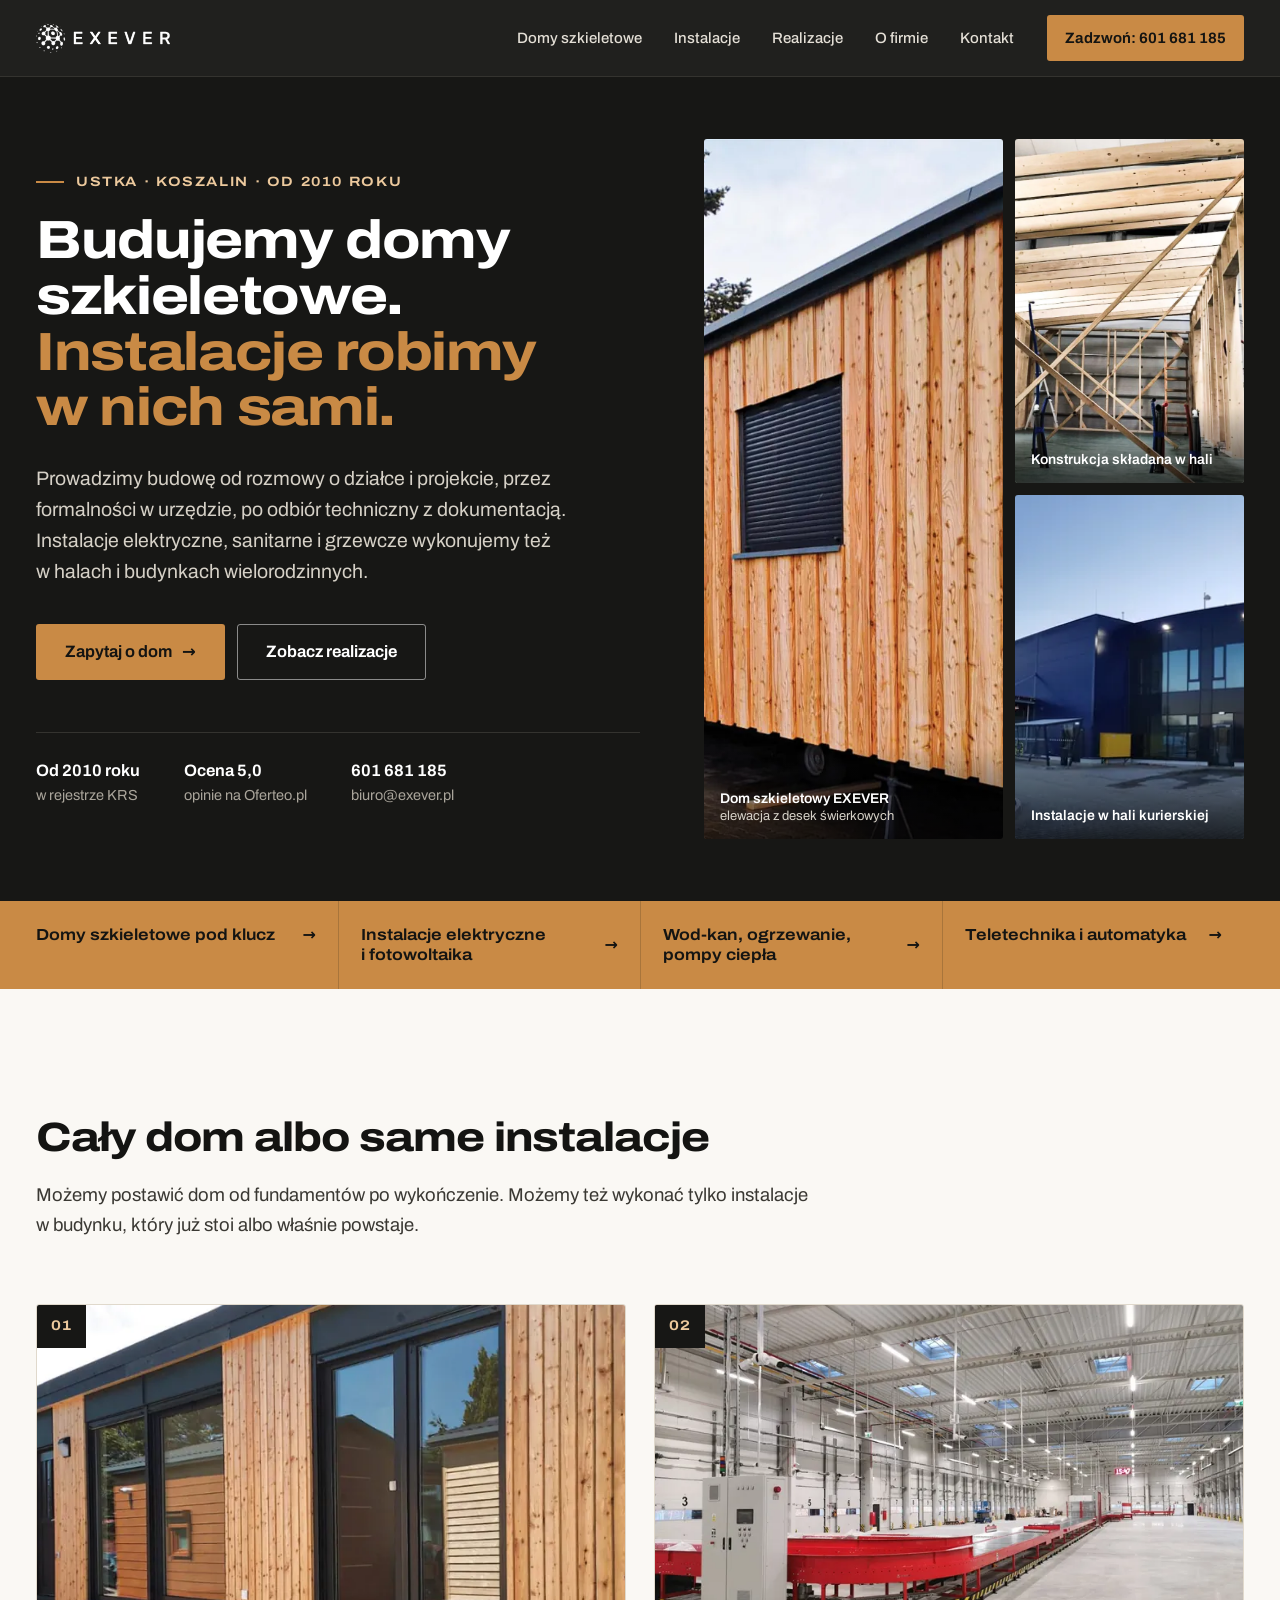
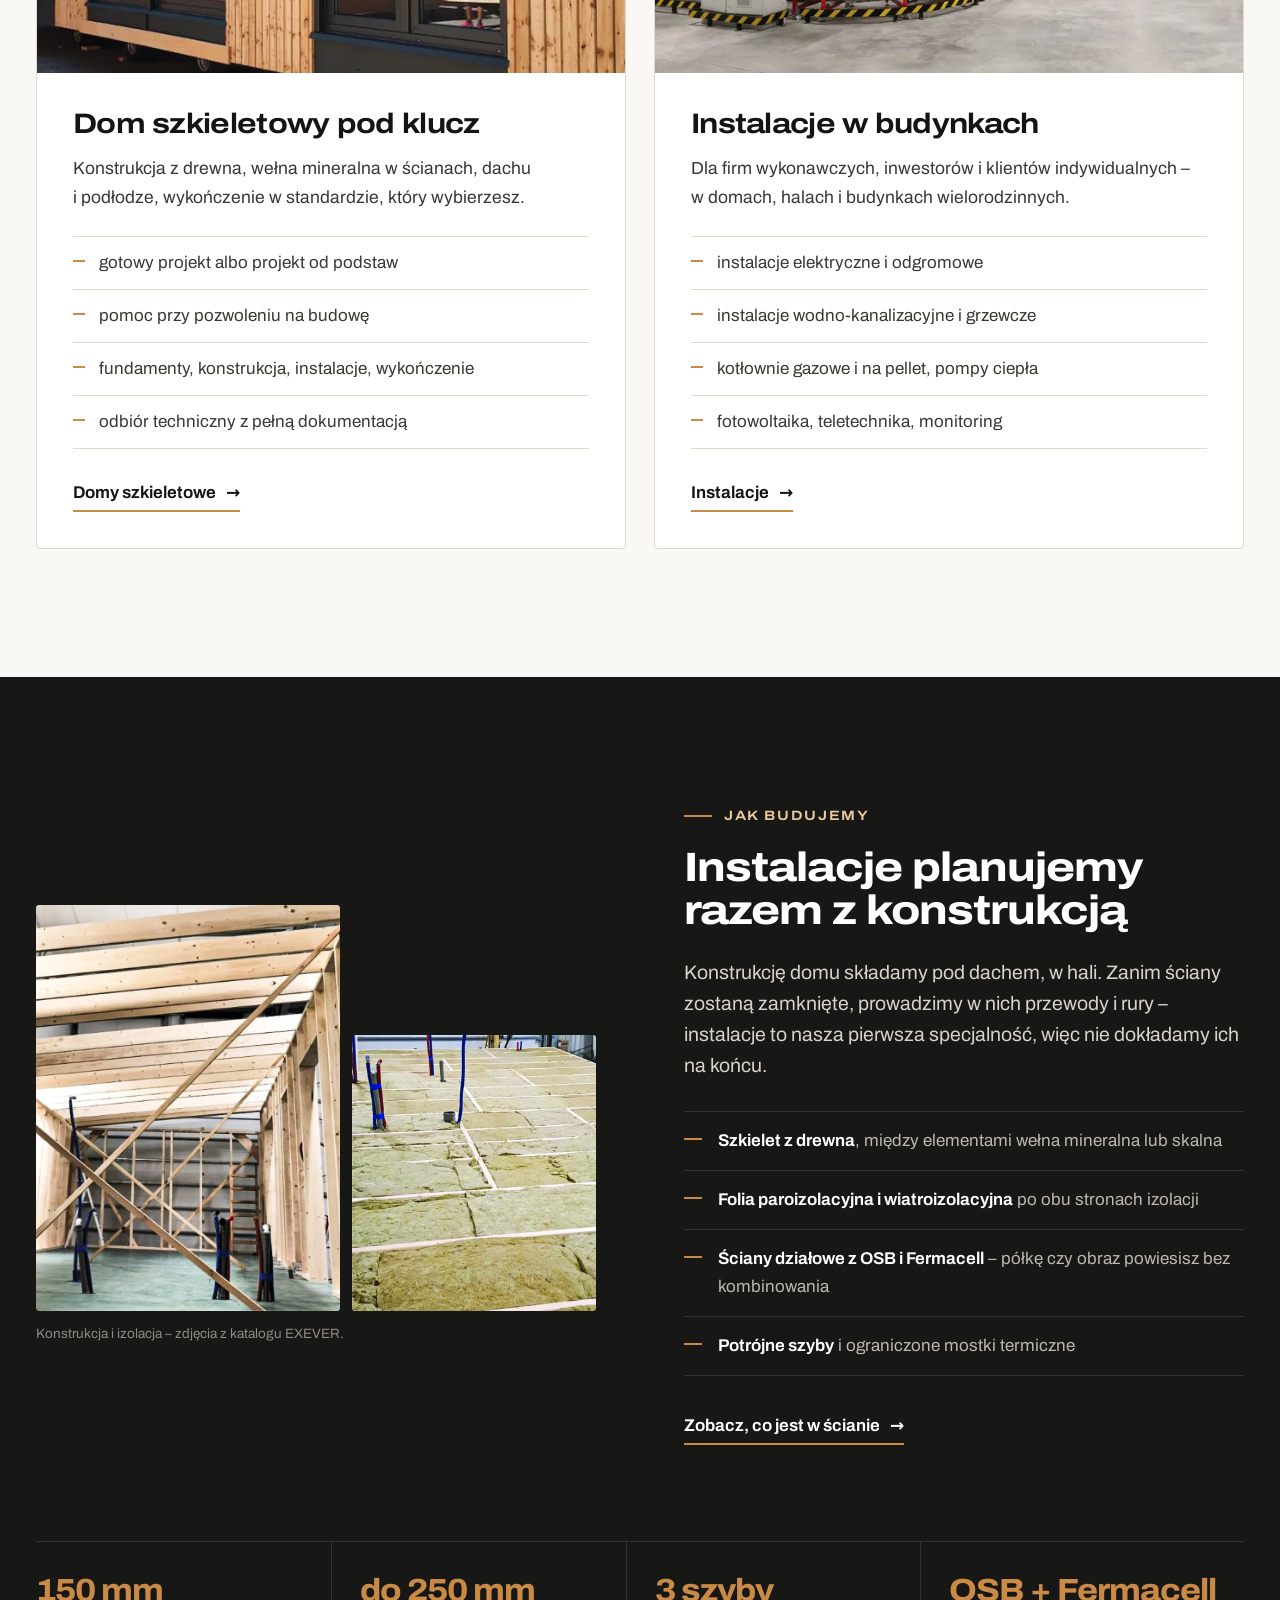
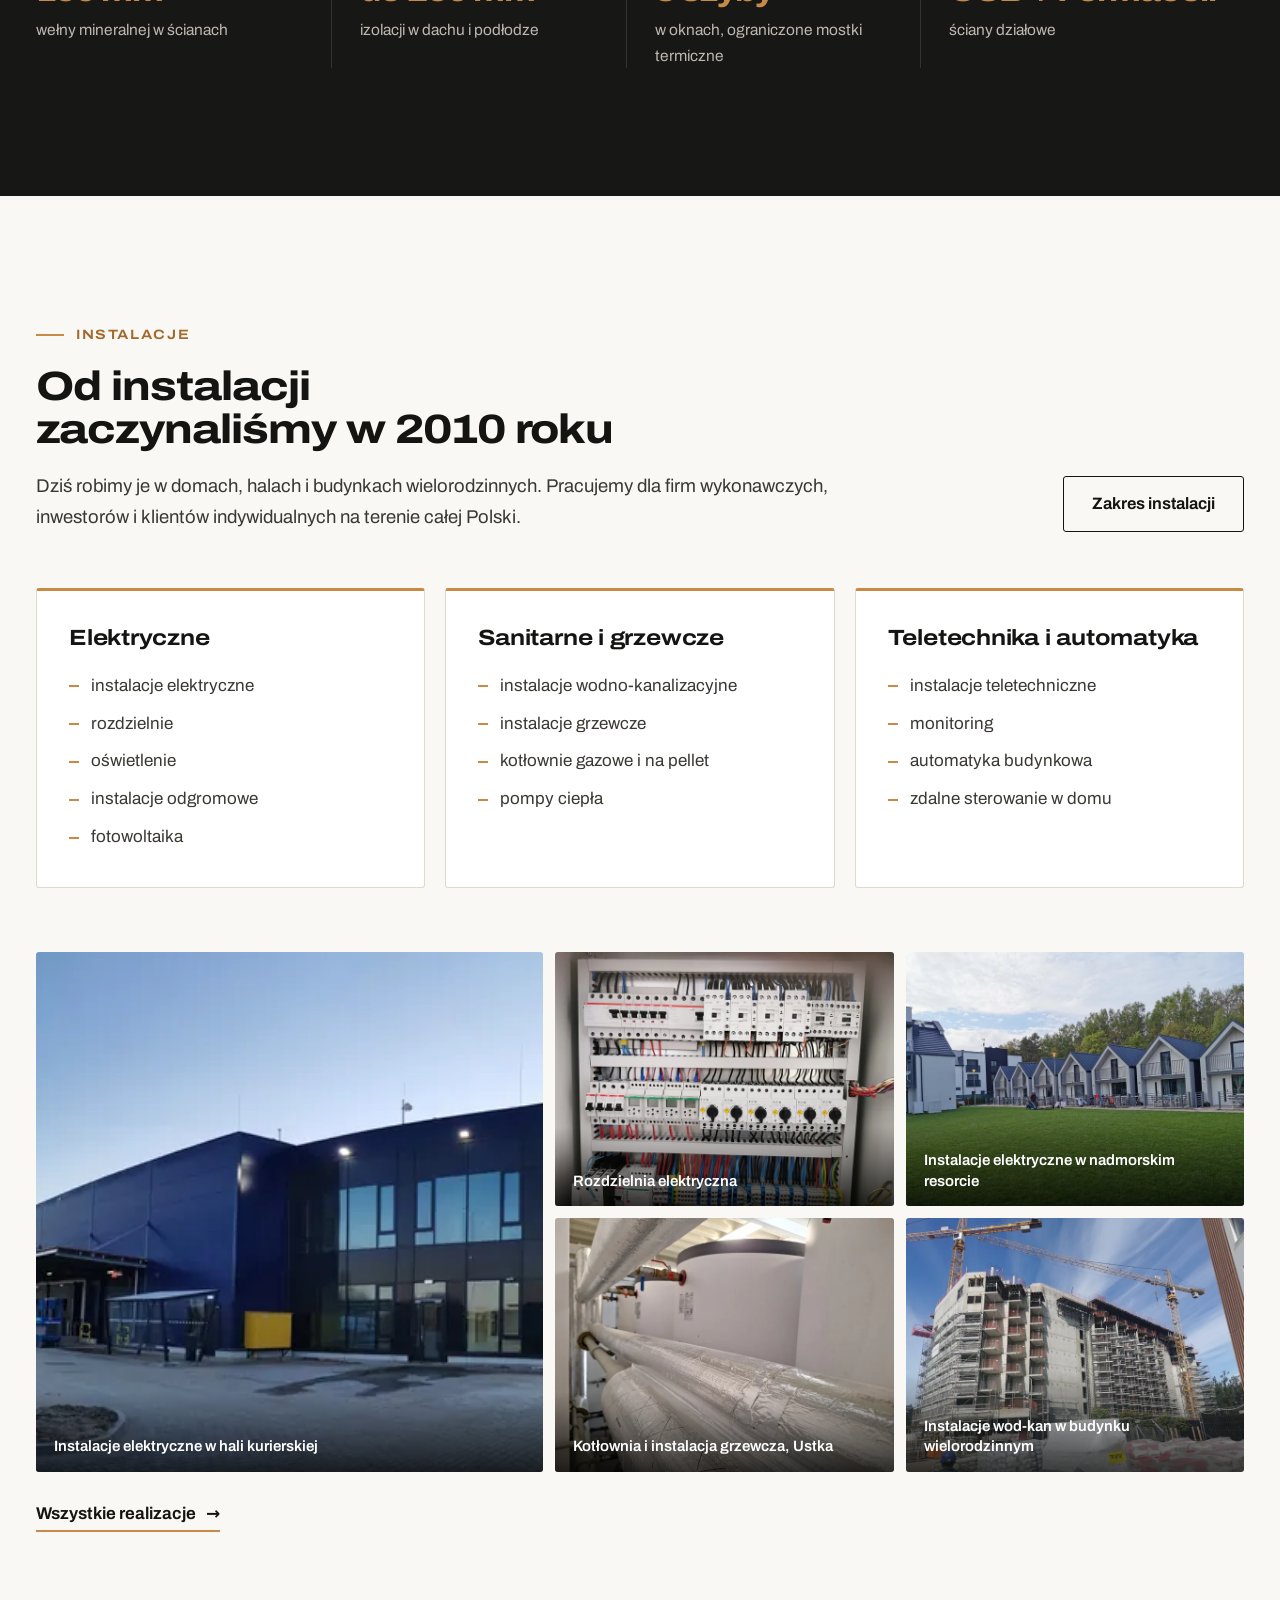
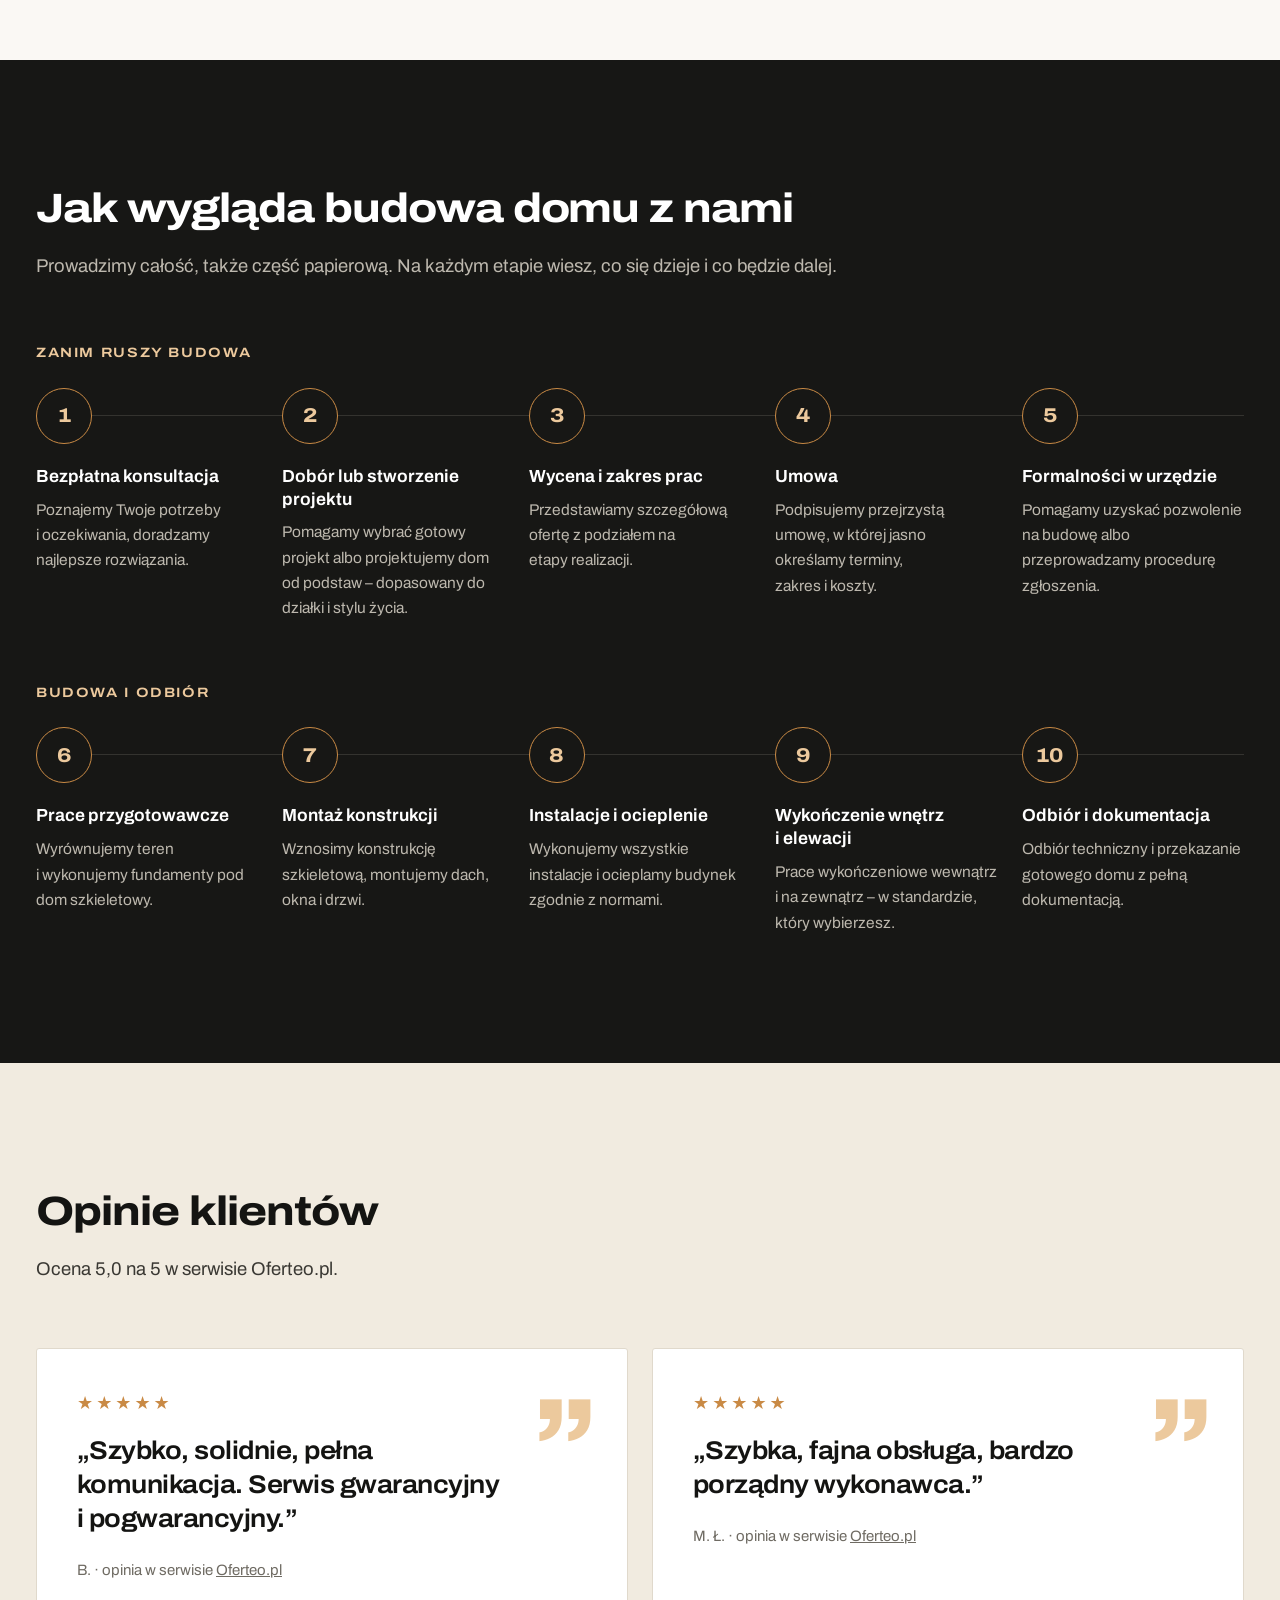
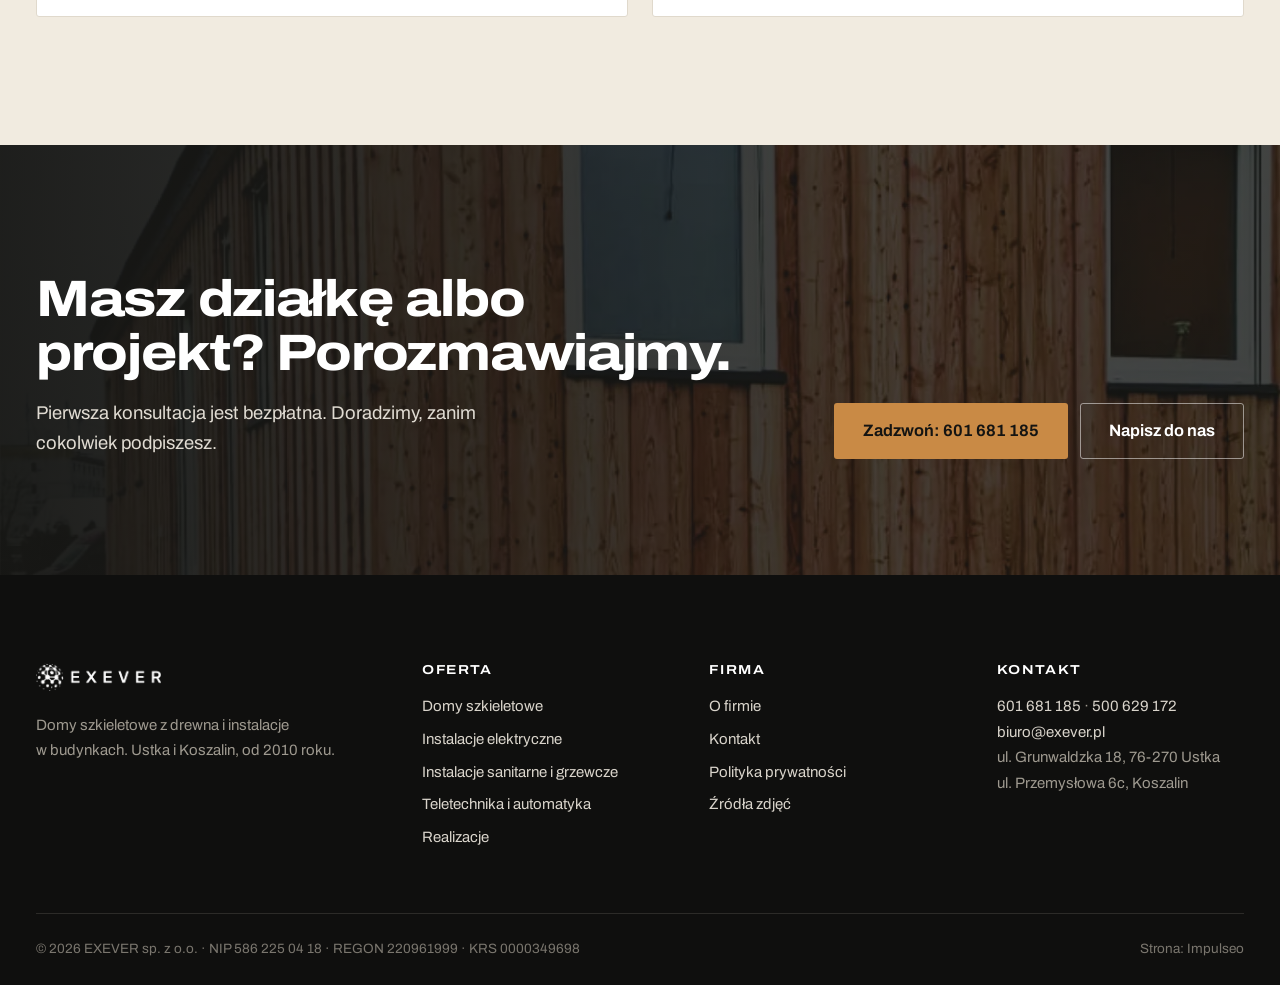
==== commit 98057c75: "EXEVER v4: font Archivo, nowy pierwszy ekran z mozaiką zdjęć, rozbudowane techniczne SEO - Archivo (" ====
--- a/index.html
+++ b/index.html
@@ -3,176 +3,46 @@
 <head>
 <meta charset="utf-8">
 <meta name="viewport" content="width=device-width, initial-scale=1">
-<title>EXEVER Ustka – domy szkieletowe z&nbsp;drewna i&nbsp;instalacje</title>
+<title>Domy szkieletowe i instalacje – EXEVER Ustka, Koszalin</title>
 <meta name="description" content="EXEVER sp. z o.o. z Ustki: domy szkieletowe z drewna od projektu do odbioru oraz instalacje elektryczne, sanitarne i grzewcze. Od 2010 roku. Tel. 601 681 185.">
 <!-- DEMO: przy wdrożeniu usunąć noindex i podmienić adresy na domenę klienta -->
-<meta name="robots" content="noindex, follow">
+<meta name="robots" content="noindex, follow, max-image-preview:large, max-snippet:-1">
 <link rel="canonical" href="https://impulseo-pl.github.io/exever/">
-<meta name="theme-color" content="#1a1a18">
+<link rel="alternate" hreflang="pl" href="https://impulseo-pl.github.io/exever/">
+<link rel="alternate" hreflang="x-default" href="https://impulseo-pl.github.io/exever/">
+<meta name="theme-color" content="#171715">
+<meta name="color-scheme" content="light">
 <meta name="format-detection" content="telephone=no">
+<meta name="referrer" content="strict-origin-when-cross-origin">
+<meta name="geo.region" content="PL-22">
+<meta name="geo.placename" content="Ustka">
+<meta name="geo.position" content="54.5804384;16.8703415">
+<meta name="ICBM" content="54.5804384, 16.8703415">
 <meta property="og:type" content="website">
 <meta property="og:locale" content="pl_PL">
 <meta property="og:site_name" content="EXEVER">
-<meta property="og:title" content="EXEVER Ustka – domy szkieletowe z drewna i instalacje">
+<meta property="og:title" content="Domy szkieletowe i instalacje – EXEVER Ustka, Koszalin">
 <meta property="og:description" content="EXEVER sp. z o.o. z Ustki: domy szkieletowe z drewna od projektu do odbioru oraz instalacje elektryczne, sanitarne i grzewcze. Od 2010 roku. Tel. 601 681 185.">
 <meta property="og:url" content="https://impulseo-pl.github.io/exever/">
 <meta property="og:image" content="https://impulseo-pl.github.io/exever/img/og.jpg">
+<meta property="og:image:type" content="image/jpeg">
 <meta property="og:image:width" content="1200">
 <meta property="og:image:height" content="630">
 <meta property="og:image:alt" content="Dom szkieletowy EXEVER z elewacją z desek">
 <meta name="twitter:card" content="summary_large_image">
+<meta name="twitter:title" content="Domy szkieletowe i instalacje – EXEVER Ustka, Koszalin">
+<meta name="twitter:description" content="EXEVER sp. z o.o. z Ustki: domy szkieletowe z drewna od projektu do odbioru oraz instalacje elektryczne, sanitarne i grzewcze. Od 2010 roku. Tel. 601 681 185.">
+<meta name="twitter:image" content="https://impulseo-pl.github.io/exever/img/og.jpg">
+<meta name="twitter:image:alt" content="Dom szkieletowy EXEVER z elewacją z desek">
 <link rel="icon" href="favicon.svg" type="image/svg+xml">
 <link rel="apple-touch-icon" href="apple-touch-icon.png">
 <link rel="manifest" href="site.webmanifest">
-<link rel="preload" href="fonts/hanken-grotesk-latin-400-normal.woff2" as="font" type="font/woff2" crossorigin>
-<link rel="preload" href="fonts/hanken-grotesk-latin-700-normal.woff2" as="font" type="font/woff2" crossorigin>
-<link rel="preload" as="image" href="img/dom-dlugi-1400.webp" imagesrcset="img/dom-dlugi-720.webp 720w, img/dom-dlugi-1400.webp 1400w, img/dom-dlugi-1559.webp 1559w" imagesizes="100vw" fetchpriority="high">
-<link rel="stylesheet" href="assets/styles.css">
-<script type="application/ld+json">
-{
- "@context": "https://schema.org",
- "@graph": [
-  {
-   "@type": "HomeAndConstructionBusiness",
-   "@id": "https://impulseo-pl.github.io/exever/#firma",
-   "name": "EXEVER sp. z o.o.",
-   "alternateName": "EXEVER",
-   "description": "Domy szkieletowe z drewna od projektu do odbioru oraz instalacje elektryczne, sanitarne, grzewcze i teletechniczne. Ustka i Koszalin, od 2010 roku.",
-   "url": "https://impulseo-pl.github.io/exever/",
-   "logo": "https://impulseo-pl.github.io/exever/img/sygnet.png",
-   "image": "https://impulseo-pl.github.io/exever/img/og.jpg",
-   "telephone": "+48601681185",
-   "email": "biuro@exever.pl",
-   "foundingDate": "2010-02-23",
-   "vatID": "PL5862250418",
-   "identifier": [
-    {
-     "@type": "PropertyValue",
-     "propertyID": "KRS",
-     "value": "0000349698"
-    },
-    {
-     "@type": "PropertyValue",
-     "propertyID": "REGON",
-     "value": "220961999"
-    }
-   ],
-   "address": {
-    "@type": "PostalAddress",
-    "streetAddress": "ul. Grunwaldzka 18",
-    "postalCode": "76-270",
-    "addressLocality": "Ustka",
-    "addressRegion": "pomorskie",
-    "addressCountry": "PL"
-   },
-   "geo": {
-    "@type": "GeoCoordinates",
-    "latitude": 54.5804384,
-    "longitude": 16.8703415
-   },
-   "department": {
-    "@type": "HomeAndConstructionBusiness",
-    "name": "EXEVER – oddział Koszalin",
-    "address": {
-     "@type": "PostalAddress",
-     "streetAddress": "ul. Przemysłowa 6c",
-     "addressLocality": "Koszalin",
-     "addressRegion": "zachodniopomorskie",
-     "addressCountry": "PL"
-    }
-   },
-   "areaServed": {
-    "@type": "Country",
-    "name": "Polska"
-   },
-   "employee": [
-    {
-     "@type": "Person",
-     "name": "Krzysztof Kowalski",
-     "jobTitle": "Prezes zarządu, project manager"
-    },
-    {
-     "@type": "Person",
-     "name": "Damian Michalik",
-     "jobTitle": "Project manager"
-    }
-   ],
-   "hasOfferCatalog": {
-    "@type": "OfferCatalog",
-    "name": "Usługi",
-    "itemListElement": [
-     {
-      "@type": "Offer",
-      "itemOffered": {
-       "@type": "Service",
-       "name": "Domy szkieletowe z drewna pod klucz"
-      }
-     },
-     {
-      "@type": "Offer",
-      "itemOffered": {
-       "@type": "Service",
-       "name": "Instalacje elektryczne"
-      }
-     },
-     {
-      "@type": "Offer",
-      "itemOffered": {
-       "@type": "Service",
-       "name": "Instalacje fotowoltaiczne"
-      }
-     },
-     {
-      "@type": "Offer",
-      "itemOffered": {
-       "@type": "Service",
-       "name": "Instalacje sanitarne i grzewcze"
-      }
-     },
-     {
-      "@type": "Offer",
-      "itemOffered": {
-       "@type": "Service",
-       "name": "Kotłownie gazowe i na pellet"
-      }
-     },
-     {
-      "@type": "Offer",
-      "itemOffered": {
-       "@type": "Service",
-       "name": "Pompy ciepła"
-      }
-     },
-     {
-      "@type": "Offer",
-      "itemOffered": {
-       "@type": "Service",
-       "name": "Instalacje teletechniczne i monitoring"
-      }
-     },
-     {
-      "@type": "Offer",
-      "itemOffered": {
-       "@type": "Service",
-       "name": "Automatyka budynkowa"
-      }
-     }
-    ]
-   }
-  },
-  {
-   "@type": "WebSite",
-   "@id": "https://impulseo-pl.github.io/exever/#strona",
-   "url": "https://impulseo-pl.github.io/exever/",
-   "name": "EXEVER",
-   "inLanguage": "pl-PL",
-   "publisher": {
-    "@id": "https://impulseo-pl.github.io/exever/#firma"
-   }
-  }
- ]
-}
-</script>
+<link rel="sitemap" type="application/xml" href="sitemap.xml">
+<link rel="preload" href="fonts/archivo-latin.woff2" as="font" type="font/woff2" crossorigin>
+<link rel="preload" as="image" href="img/dom-narozny-1400.webp" imagesrcset="img/dom-narozny-720.webp 720w, img/dom-narozny-1400.webp 1400w, img/dom-narozny-1449.webp 1449w" imagesizes="(min-width: 961px) 34vw, 100vw" fetchpriority="high">
+<script>document.documentElement.className='js'</script>
+<style>@font-face{font-family:Archivo;font-style:normal;font-weight:400 800;font-stretch:100% 125%;font-display:swap;src:url(fonts/archivo-latin.woff2) format("woff2");unicode-range:U+0020-007E,U+00A0-00FF,U+2013-2014,U+2018-201E,U+2022,U+2026,U+2032-2033,U+20AC,U+2122,U+2190-2193,U+2212}@font-face{font-family:Archivo;font-style:normal;font-weight:400 800;font-stretch:100% 125%;font-display:swap;src:url(fonts/archivo-pl.woff2) format("woff2");unicode-range:U+0104-0107,U+0118-0119,U+0141-0144,U+015A-015B,U+0179-017C}@font-face{font-family:"Archivo Fallback";src:local("Arial");size-adjust:104%;ascent-override:88%;descent-override:21%;line-gap-override:0%}:root{--ink:#141412;--text:#3a3833;--muted:#6f6b63;--line:#e0d9cc;--line-2:#ebe5da;--paper:#faf8f4;--linen:#f1ebe0;--white:#fff;--wood:#c98a45;--wood-d:#a4682b;--wood-l:#ecc99d;--wood-2:#b87835;--char:#171715;--char-2:#22221f;--char-3:#2b2a27;--char-line:#34332f;--on-dark:#bdb8ae;--wrap:1280px;--r:3px;--f:Archivo,"Archivo Fallback",system-ui,-apple-system,"Segoe UI",sans-serif;--wide:116%}*,*::before,*::after{box-sizing:border-box}html{-webkit-text-size-adjust:100%;scroll-behavior:smooth;scroll-padding-top:90px}body{margin:0;font:400 17px/1.64 var(--f);color:var(--text);background:var(--paper);-webkit-font-smoothing:antialiased;text-rendering:optimizeLegibility}img{display:block;max-width:100%;height:auto}a{color:var(--wood-d)}a:hover{color:var(--ink)}h1,h2,h3,h4{color:var(--ink);font-weight:760;font-stretch:var(--wide);line-height:1.04;margin:0;letter-spacing:-.025em;text-wrap:balance}h1{font-size:clamp(36px,4.4vw,66px)}h2{font-size:clamp(28px,3.2vw,46px)}h3{font-size:21px;line-height:1.22;letter-spacing:-.01em;font-weight:700}p{margin:0;text-wrap:pretty}p+p{margin-top:14px}ul,ol{margin:0;padding:0}.wrap{width:100%;max-width:var(--wrap);margin:0 auto;padding:0 36px}.skip{position:absolute;left:-9999px;top:0;background:var(--wood);color:var(--ink);padding:10px 16px;z-index:99}.skip:focus{left:12px;top:12px}:focus-visible{outline:2px solid var(--wood);outline-offset:3px}.accent{color:var(--wood)}.vh{position:absolute!important;width:1px;height:1px;overflow:hidden;clip:rect(0 0 0 0);white-space:nowrap}.site-head{position:sticky;top:0;z-index:50;background:rgba(23,23,21,.96);backdrop-filter:saturate(1.2) blur(8px);border-bottom:1px solid var(--char-line)}.head-in{display:flex;align-items:center;gap:32px;height:76px}.brand{display:flex;align-items:center;flex:none}.brand img{height:30px;width:auto}.menu{display:flex;align-items:center;gap:6px;margin-left:auto}.menu a{color:#e4dfd6;text-decoration:none;font-size:15px;font-weight:500;padding:9px 13px;border-radius:var(--r);transition:background .15s,color .15s}.menu a:hover{color:#fff;background:var(--char-3)}.menu a[aria-current=page]{color:#fff;background:var(--char-3);box-shadow:inset 0 -2px 0 var(--wood)}.menu .head-tel{background:var(--wood);color:var(--ink);padding:11px 18px;margin-left:14px;font-weight:650}.menu .head-tel:hover{background:var(--wood-l);color:var(--ink)}.menu-btn{display:none;margin-left:auto;background:none;border:1px solid #4a4944;border-radius:var(--r);font:inherit;font-size:15px;font-weight:500;padding:8px 14px;color:#fff;cursor:pointer}.btn{display:inline-flex;align-items:center;justify-content:center;gap:10px;min-height:56px;padding:0 28px;border-radius:var(--r);font-weight:650;font-size:16.5px;text-decoration:none;border:1.5px solid transparent;cursor:pointer;font-family:inherit;transition:background .15s,color .15s,border-color .15s,transform .15s}.btn-main{background:var(--wood);color:var(--ink)}.btn-main::after{content:"→";transition:transform .15s}.btn-main:hover{background:var(--ink);color:#fff}.btn-main:hover::after{transform:translateX(3px)}.btn-sec{border-color:var(--ink);color:var(--ink);background:transparent}.btn-sec:hover{background:var(--ink);color:#fff}.btn-light{background:var(--wood);color:var(--ink)}.btn-light:hover{background:#fff;color:var(--ink)}.btn-ghost{border-color:rgba(255,255,255,.5);color:#fff}.btn-ghost:hover{background:#fff;color:var(--ink)}.sec-dark .btn-sec,.hero .btn-sec,.phero .btn-sec{border-color:rgba(255,255,255,.5);color:#fff}.sec-dark .btn-sec:hover,.hero .btn-sec:hover,.phero .btn-sec:hover{background:#fff;color:var(--ink)}.sec-dark .btn-main:hover,.hero .btn-main:hover,.phero .btn-main:hover{background:#fff}.actions{display:flex;flex-wrap:wrap;gap:12px;margin-top:36px}.more{font-weight:650;text-decoration:none;display:inline-flex;gap:10px;align-items:center;color:var(--ink);border-bottom:2px solid var(--wood);padding-bottom:3px}.more::after{content:"→";transition:transform .15s}.more:hover{color:var(--wood-d)}.more:hover::after{transform:translateX(3px)}.sec{padding:128px 0}.sec-sand{background:var(--linen)}.sec-dark{background:var(--char);color:var(--on-dark)}.sec-dark h2,.sec-dark h3{color:#fff}.sec-dark a{color:#fff}.sec-dark .more{color:#fff}.kicker{font-size:13.5px;font-weight:650;font-stretch:var(--wide);text-transform:uppercase;letter-spacing:.12em;color:var(--wood-d);margin-bottom:20px;display:flex;align-items:center;gap:12px}.kicker::before{content:"";width:28px;height:2px;background:var(--wood)}.sec-dark .kicker,.hero .kicker,.phero .kicker{color:var(--wood-l)}.lead{font-size:19.5px;line-height:1.58;color:var(--text)}.sec-dark .lead{color:#d8d3c9}.sec-head{max-width:820px;margin-bottom:64px}.sec-head p{margin-top:20px;font-size:18.5px}.sec-head-row{display:flex;justify-content:space-between;align-items:flex-end;gap:32px;margin-bottom:56px}.sec-head-row .sec-head{margin-bottom:0}.hero{background:var(--char);color:#dcd7ce;overflow:hidden}.hero-in{display:grid;grid-template-columns:1.12fr 1fr;gap:64px;align-items:center;min-height:calc(100vh - 76px);max-height:940px;padding-top:56px;padding-bottom:56px}.hero h1{color:#fff;font-size:clamp(36px,4.2vw,62px)}.hero h1 .accent{display:block}.hero .lead{margin-top:28px;max-width:560px;color:#d6d1c7}.hero-meta{display:grid;grid-template-columns:repeat(3,auto);justify-content:start;gap:12px 44px;margin-top:52px;padding-top:24px;border-top:1px solid var(--char-line);font-size:14.5px;color:#aaa59b}.hero-meta b{display:block;color:#fff;font-weight:650;font-size:16.5px}.hero-meta a{color:inherit;text-decoration:none}.hero-pics{display:grid;grid-template-columns:1.3fr 1fr;grid-template-rows:1fr 1fr;gap:12px;height:min(700px,calc(100vh - 188px));min-height:520px}.hero-pics figure{margin:0;position:relative;overflow:hidden;border-radius:var(--r);background:var(--char-2)}.hero-pics figure:first-child{grid-row:span 2}.hero-pics img{width:100%;height:100%;object-fit:cover}.hero-pics figure:first-child img{object-position:50% 40%}.hero-pics figcaption{position:absolute;left:0;right:0;bottom:0;padding:44px 16px 14px;font-size:14px;font-weight:600;color:#fff;background:linear-gradient(transparent,rgba(0,0,0,.72));line-height:1.3}.hero-pics figcaption small{display:block;font-weight:400;color:#d6d1c7;font-size:13px}.svc{background:var(--wood)}.svc ul{list-style:none;display:grid;grid-template-columns:repeat(4,1fr)}.svc li+li{border-left:1px solid rgba(20,20,18,.18)}.svc a{display:flex;justify-content:space-between;align-items:center;gap:12px;padding:24px 22px;color:var(--ink);text-decoration:none;font-weight:650;font-stretch:112%;font-size:16px;line-height:1.25;transition:background .15s}.svc li:first-child a{padding-left:0}.svc a::after{content:"→";transition:transform .15s}.svc a:hover{background:rgba(255,255,255,.14)}.svc a:hover::after{transform:translateX(4px)}.phero{background:var(--char);color:var(--on-dark);padding:60px 0 72px}.phero-in{display:grid;grid-template-columns:1.05fr 1fr;gap:64px;align-items:center}.phero.solo .phero-in{grid-template-columns:1fr}.phero h1{color:#fff;max-width:1000px;font-size:clamp(34px,3.7vw,56px)}.phero .lead{margin-top:24px;max-width:640px;color:#d8d3c9}.phero-img{margin:0;position:relative;border-radius:var(--r);overflow:hidden;aspect-ratio:4/3;background:var(--char-2)}.phero-img img{width:100%;height:100%;object-fit:cover}.crumbs ol{list-style:none;display:flex;flex-wrap:wrap;gap:6px;font-size:14px;color:#8f8a80;margin-bottom:30px}.crumbs li+li::before{content:"/";margin-right:6px;color:#5f5b54}.crumbs a{color:#b3aea4;text-decoration:none}.crumbs a:hover{color:#fff}.doc .crumbs ol{color:var(--muted)}.doc .crumbs a{color:var(--muted)}.doors{display:grid;grid-template-columns:1fr 1fr;gap:28px}.door{display:flex;flex-direction:column;text-decoration:none;color:inherit;background:var(--white);border:1px solid var(--line);border-radius:var(--r);overflow:hidden;transition:box-shadow .25s,transform .25s,border-color .25s}.door:hover{color:inherit;border-color:var(--wood-l);box-shadow:0 22px 50px -24px rgba(40,30,15,.35);transform:translateY(-3px)}.door-img{aspect-ratio:16/10;overflow:hidden;background:var(--linen);position:relative}.door-img img{width:100%;height:100%;object-fit:cover;transition:transform .7s}.door:hover .door-img img{transform:scale(1.04)}.door-num{position:absolute;left:0;top:0;background:var(--char);color:var(--wood-l);font-weight:700;font-stretch:var(--wide);font-size:14px;padding:10px 14px;letter-spacing:.06em}.door-body{padding:34px 36px 36px;display:flex;flex-direction:column;flex:1}.door-body h3{font-size:clamp(25px,2.2vw,32px);font-stretch:var(--wide);letter-spacing:-.025em}.door-body p{margin-top:14px;font-size:17.5px}.door-body ul{list-style:none;margin:24px 0 30px;border-top:1px solid var(--line)}.door-body li{padding:12px 0 12px 26px;border-bottom:1px solid var(--line);position:relative}.door-body li::before{content:"";position:absolute;left:0;top:23px;width:12px;height:2px;background:var(--wood)}.door-body .more{margin-top:auto;align-self:flex-start}.split{display:grid;grid-template-columns:1fr 1fr;gap:88px;align-items:center}.split+.split{margin-top:120px}.split.rev .split-img{order:2}.split-img{position:relative}.split-img>img{width:100%;border-radius:var(--r)}.split-img .pair{display:grid;grid-template-columns:1.25fr 1fr;gap:12px;align-items:end}.split-img .pair img{object-fit:cover;aspect-ratio:3/4;border-radius:var(--r)}.split-img .pair img+img{aspect-ratio:3/3.4}.split-txt h2{margin-bottom:26px}.split-txt .lead{margin-bottom:6px}.figcap{font-size:13.5px;color:var(--muted);margin-top:12px}.sec-dark .figcap{color:#8f8a80}.ticks{list-style:none;margin-top:30px;border-top:1px solid var(--line)}.ticks li{padding:15px 0 15px 34px;border-bottom:1px solid var(--line);position:relative}.ticks li::before{content:"";position:absolute;left:0;top:26px;width:18px;height:2px;background:var(--wood)}.sec-dark .ticks,.sec-dark .ticks li{border-color:var(--char-line)}.ticks b{color:var(--ink);font-weight:650}.sec-dark .ticks b{color:#fff}.wall{display:grid;grid-template-columns:1.3fr 1fr;gap:72px;align-items:center}.wall-fig{margin:0;position:relative;background:#fff;padding:28px;border:1px solid var(--line);border-radius:var(--r)}.wall-pic{position:relative}.wall-pic img{width:100%}.pin{position:absolute;transform:translate(-50%,-50%);width:32px;height:32px;border-radius:50%;background:var(--ink);color:#fff;font-size:14px;font-weight:700;display:grid;place-items:center;border:2px solid #fff;box-shadow:0 1px 4px rgba(0,0,0,.3);transition:background .15s,transform .15s}.pin.on{background:var(--wood);color:var(--ink);transform:translate(-50%,-50%) scale(1.18)}.layers{list-style:none;counter-reset:l;border-top:1px solid var(--line)}.layers li{counter-increment:l;display:grid;grid-template-columns:34px 1fr;gap:16px;padding:16px 10px 16px 0;border-bottom:1px solid var(--line);transition:background .15s;cursor:default}.layers li::before{content:counter(l);width:30px;height:30px;border-radius:50%;background:var(--ink);color:#fff;display:grid;place-items:center;font-size:13px;font-weight:700}.layers li.on::before{background:var(--wood);color:var(--ink)}.layers b{display:block;color:var(--ink);font-weight:650;font-size:17px}.layers span{font-size:15.5px;color:var(--muted)}.specs{display:grid;grid-template-columns:repeat(4,1fr);margin-top:96px;border-top:1px solid var(--line)}.specs div{padding:32px 28px 0 0}.specs div+div{padding-left:28px;border-left:1px solid var(--line)}.specs b{display:block;font-size:clamp(24px,2.5vw,38px);font-weight:760;font-stretch:108%;white-space:nowrap;color:var(--wood-d);letter-spacing:-.03em;line-height:1.05}.specs span{display:block;margin-top:10px;font-size:15.5px;color:var(--muted)}.sec-dark .specs,.sec-dark .specs div+div{border-color:var(--char-line)}.sec-dark .specs b{color:var(--wood)}.sec-dark .specs span{color:var(--on-dark)}.src{font-size:13.5px;color:var(--muted);margin-top:16px}.inst{display:grid;grid-template-columns:repeat(3,1fr);gap:20px}.inst>div{padding:34px 32px 36px;background:var(--white);border:1px solid var(--line);border-top:3px solid var(--wood);border-radius:var(--r)}.inst h3{font-size:22px;font-stretch:var(--wide);margin-bottom:20px}.inst ul{list-style:none;display:grid;gap:10px}.inst li{padding-left:22px;position:relative}.inst li::before{content:"";position:absolute;left:0;top:.8em;width:10px;height:2px;background:var(--wood)}.sec-dark .inst>div{background:var(--char-2);border-color:var(--char-line);border-top-color:var(--wood)}.proj{display:grid;grid-template-columns:1.5fr 1fr 1fr;gap:12px;margin-top:64px}.proj figure{margin:0;position:relative;overflow:hidden;background:var(--char-2);border-radius:var(--r)}.proj figure:first-child{grid-row:span 2}.proj img{width:100%;height:100%;object-fit:cover;aspect-ratio:4/3;transition:transform .7s}.proj figure:hover img{transform:scale(1.04)}.proj figure:first-child img{aspect-ratio:auto}.proj figcaption{position:absolute;left:0;right:0;bottom:0;padding:44px 18px 15px;font-size:15px;font-weight:600;color:#fff;background:linear-gradient(transparent,rgba(0,0,0,.75));line-height:1.35}.filters{display:flex;flex-wrap:wrap;gap:8px;margin-bottom:36px}.filters button{font:inherit;font-size:15.5px;font-weight:600;padding:11px 20px;border:1px solid var(--line);border-radius:40px;background:var(--white);cursor:pointer;color:var(--text);transition:background .15s,color .15s,border-color .15s}.filters button:hover{border-color:var(--ink)}.filters button[aria-pressed=true]{background:var(--ink);border-color:var(--ink);color:#fff}.gallery{display:grid;grid-template-columns:repeat(3,1fr);gap:40px 18px}.gallery a{display:block;position:relative;color:inherit;text-decoration:none}.gallery .gimg{display:block;overflow:hidden;border-radius:var(--r);background:var(--linen)}.gallery img{width:100%;aspect-ratio:4/3;object-fit:cover;transition:transform .6s}.gallery a:hover img{transform:scale(1.04)}.gallery .gcap{display:block;padding:14px 0 0;font-size:16.5px;color:var(--ink);font-weight:650;line-height:1.35}.gallery .gcap small{display:block;color:var(--muted);font-weight:400;font-size:14.5px;margin-top:3px}.gallery [hidden]{display:none}.lb{position:fixed;inset:0;z-index:200;background:rgba(12,12,10,.95);display:none;align-items:center;justify-content:center;flex-direction:column;padding:56px 64px}.lb.open{display:flex}.lb img{max-width:100%;max-height:calc(100vh - 150px);object-fit:contain}.lb p{color:#e6e3dc;margin-top:14px;font-size:15px;text-align:center}.lb button{position:absolute;background:none;border:0;color:#fff;font-size:40px;line-height:1;cursor:pointer;padding:10px 16px;font-family:inherit}.lb .x{top:10px;right:14px}.lb .prev{left:8px;top:50%;transform:translateY(-50%)}.lb .next{right:8px;top:50%;transform:translateY(-50%)}.steps{display:grid;grid-template-columns:1fr;gap:64px}.steps h3{font-size:13.5px;font-weight:650;text-transform:uppercase;letter-spacing:.12em;color:var(--wood-d);margin-bottom:0}.sec-dark .steps h3{color:var(--wood-l)}.steps ol{list-style:none;display:grid;grid-template-columns:repeat(5,1fr);gap:0 24px;position:relative;margin-top:26px}.steps ol::before{content:"";position:absolute;left:0;right:0;top:27px;height:1px;background:var(--line)}.sec-dark .steps ol::before{background:var(--char-line)}.steps li{position:relative;padding-top:0}.steps li>span{position:relative;display:grid;place-items:center;width:56px;height:56px;border-radius:50%;background:var(--char);border:1.5px solid var(--wood);font-size:20px;font-weight:760;font-stretch:var(--wide);color:var(--wood-l);margin-bottom:22px}.steps b{display:block;color:var(--ink);font-weight:650;font-size:17.5px;line-height:1.3}.sec-dark .steps b{color:#fff}.steps p{font-size:15.5px;color:var(--muted);margin-top:8px}.sec-dark .steps p{color:var(--on-dark)}.reviews{display:grid;grid-template-columns:1fr 1fr;gap:24px}.review{margin:0;padding:40px 96px 34px 40px;background:var(--white);border:1px solid var(--line);border-radius:var(--r);position:relative}.review::before{content:"„";position:absolute;right:30px;top:-30px;font-size:120px;line-height:1;color:var(--wood-l);font-weight:800;font-stretch:var(--wide)}.stars{color:var(--wood);letter-spacing:3px;font-size:18px}.review blockquote{margin:16px 0 22px;font-size:clamp(21px,2vw,27px);line-height:1.32;color:var(--ink);font-weight:650;font-stretch:108%;letter-spacing:-.02em}.review figcaption{font-size:15px;color:var(--muted)}.review figcaption a{color:var(--muted)}.people{display:grid;grid-template-columns:repeat(2,1fr);gap:14px}.people>div{padding:24px;background:var(--white);border:1px solid var(--line);border-radius:var(--r)}.people b{display:block;font-size:20px;color:var(--ink);font-weight:700;font-stretch:var(--wide);letter-spacing:-.015em}.people span{color:var(--muted);font-size:15.5px}.facts{width:100%;border-collapse:collapse;font-size:16.5px;border-top:2px solid var(--ink)}.facts th,.facts td{text-align:left;padding:14px 0;border-bottom:1px solid var(--line);vertical-align:top}.facts th{font-weight:500;color:var(--muted);width:40%;padding-right:20px}.facts td{color:var(--ink);font-weight:500}.faq{border-top:2px solid var(--ink);max-width:920px}.faq details{border-bottom:1px solid var(--line)}.faq summary{list-style:none;cursor:pointer;padding:24px 52px 24px 0;font-weight:650;color:var(--ink);font-size:19.5px;position:relative;letter-spacing:-.01em}.faq summary::-webkit-details-marker{display:none}.faq summary::after{content:"+";position:absolute;right:0;top:18px;width:34px;height:34px;border-radius:50%;border:1px solid var(--line);display:grid;place-items:center;font-size:22px;font-weight:400;color:var(--wood-d);transition:transform .2s,background .2s}.faq details[open] summary::after{transform:rotate(45deg);background:var(--wood);color:var(--ink);border-color:var(--wood)}.faq details p{padding:0 52px 26px 0;font-size:17px}.cta{position:relative;background:var(--char);color:#e0dbd2;overflow:hidden}.cta-bg{position:absolute;inset:0;width:100%;height:100%;object-fit:cover;object-position:50% 50%;opacity:.34}.cta::after{content:"";position:absolute;inset:0;background:linear-gradient(90deg,rgba(23,23,21,.9) 0%,rgba(23,23,21,.4) 70%)}.cta .wrap{position:relative;z-index:2;display:flex;align-items:flex-end;justify-content:space-between;gap:48px;padding-top:128px;padding-bottom:116px}.cta h2{color:#fff;font-size:clamp(32px,4vw,56px);max-width:720px}.cta p{margin-top:18px;font-size:18.5px;max-width:620px}.cta .actions{margin-top:0;flex:none}.contact{display:grid;grid-template-columns:1fr 1.1fr;gap:80px;align-items:start}.tel-big{display:block;font-size:clamp(32px,3.8vw,50px);font-weight:760;font-stretch:var(--wide);color:var(--ink);text-decoration:none;letter-spacing:-.03em;line-height:1.1}.tel-big:hover{color:var(--wood-d)}.c-block{padding:24px 0;border-bottom:1px solid var(--line)}.c-block:first-of-type{border-top:2px solid var(--ink)}.c-block h3{font-size:13px;color:var(--muted);font-weight:650;margin-bottom:8px;letter-spacing:.1em;text-transform:uppercase;font-stretch:100%}.c-block p{color:var(--ink);font-weight:500}.c-grid{display:grid;grid-template-columns:1fr 1fr;gap:24px}.map{margin-top:28px;border:1px solid var(--line);overflow:hidden;background:#fff;border-radius:var(--r)}.map iframe{display:block;width:100%;height:280px;border:0}.map a{display:block;padding:12px 14px;font-size:15px;border-top:1px solid var(--line);font-weight:500}.form{background:var(--char);color:var(--on-dark);padding:44px;border-radius:var(--r)}.form h2{font-size:32px;margin-bottom:8px;color:#fff}.form>p{color:var(--on-dark);margin-bottom:28px}.field{margin-bottom:18px}.field label,.field legend{display:block;font-size:15px;font-weight:500;color:#eee9e0;margin-bottom:8px}.field input[type=text],.field input[type=tel],.field input[type=email],.field textarea{width:100%;font:inherit;font-size:16.5px;padding:14px 15px;border:1px solid #45443f;border-radius:var(--r);background:var(--char-2);color:#fff}.field input::placeholder,.field textarea::placeholder{color:#7d786f}.field input:focus,.field textarea:focus{outline:2px solid var(--wood);outline-offset:0;border-color:var(--wood)}.field textarea{min-height:120px;resize:vertical}.row2{display:grid;grid-template-columns:1fr 1fr;gap:14px}fieldset{border:0;padding:0;margin:0 0 18px}.opts{display:grid;grid-template-columns:1fr 1fr;gap:8px}.opts label{display:flex;align-items:center;gap:10px;background:var(--char-2);border:1px solid #45443f;border-radius:var(--r);padding:13px 14px;font-size:15.5px;font-weight:500;cursor:pointer;margin:0;color:#eee9e0}.opts input{accent-color:var(--wood);width:18px;height:18px;margin:0}.opts label:has(input:checked){border-color:var(--wood);box-shadow:inset 0 0 0 1px var(--wood)}.consent{display:flex;gap:10px;align-items:flex-start;font-size:14.5px;color:var(--on-dark);margin:6px 0 24px}.consent a{color:var(--wood-l)}.consent input{accent-color:var(--wood);width:18px;height:18px;margin:2px 0 0;flex:none}.form .btn{width:100%}.form .btn-main:hover{background:#fff}.form-msg{margin-top:14px;font-size:15px;min-height:22px}.form-msg.err{color:#f0a48f}.form-msg.ok{color:var(--wood-l);font-weight:500}.site-foot{background:#0f0f0e;color:#9e998f;font-size:15px;padding:88px 0 0}.foot-grid{display:grid;grid-template-columns:1.4fr 1fr 1fr 1fr;gap:40px}.site-foot img{height:28px;width:auto;margin-bottom:22px}.site-foot h3{color:#fff;font-size:13px;font-weight:650;margin-bottom:16px;letter-spacing:.12em;text-transform:uppercase}.site-foot a{color:#d9d4cb;text-decoration:none}.site-foot a:hover{color:var(--wood-l)}.site-foot ul{list-style:none;display:grid;gap:8px}.site-foot p{line-height:1.7}.foot-bottom{display:flex;justify-content:space-between;gap:20px;flex-wrap:wrap;margin-top:64px;padding:24px 0;border-top:1px solid #2c2b28;font-size:13.5px;color:#7a766e}.js [data-rv]{opacity:0;transform:translateY(18px);transition:opacity .7s ease,transform .7s ease}.js [data-rv].in{opacity:1;transform:none}.mbar{display:none}.doc{max-width:800px}.doc h2{font-size:24px;margin:36px 0 10px}@media (max-width:1180px){.menu a{padding:9px 9px}.hero-in{gap:44px}}@media (max-width:1080px){.split,.wall,.contact{gap:52px}.steps ol{grid-template-columns:repeat(3,1fr);gap:36px 24px}.steps ol::before{display:none}.svc ul{grid-template-columns:1fr 1fr}.svc li:nth-child(3){border-left:0}.svc li:nth-child(3) a{padding-left:0}.svc li:nth-child(n+3){border-top:1px solid rgba(20,20,18,.18)}}@media (max-width:960px){.menu-btn{display:block}.menu{display:none;position:absolute;left:0;right:0;top:76px;background:var(--char);flex-direction:column;align-items:stretch;gap:0;padding:8px 36px 24px;border-bottom:1px solid var(--char-line)}.menu.open{display:flex}.menu a{padding:15px 0;border-bottom:1px solid var(--char-line);font-size:17px;border-radius:0}.menu a:hover,.menu a[aria-current=page]{background:none;box-shadow:none}.menu a[aria-current=page]{color:var(--wood-l)}.menu .head-tel{margin:16px 0 0;text-align:center;padding:15px 18px;border-radius:var(--r)}.hero-in{grid-template-columns:1fr;min-height:0;max-height:none;padding-top:48px;padding-bottom:36px;gap:40px}.hero-pics{height:auto;min-height:0;grid-template-rows:auto auto}.hero-pics figure:first-child{grid-row:auto;grid-column:span 2}.hero-pics figure:first-child img{aspect-ratio:16/11}.hero-pics figure img{aspect-ratio:4/3}.phero-in{grid-template-columns:1fr;gap:40px}.split,.wall,.contact{grid-template-columns:1fr}.split.rev .split-img{order:0}.split+.split{margin-top:80px}.specs{grid-template-columns:1fr 1fr}.specs div:nth-child(3){padding-left:0;border-left:0}.specs div:nth-child(n+3){margin-top:28px}.inst{grid-template-columns:1fr}.proj{grid-template-columns:1fr 1fr}.proj figure:first-child{grid-column:span 2;grid-row:auto}.proj figure:first-child img{aspect-ratio:16/10}.gallery{grid-template-columns:1fr 1fr}.doors{grid-template-columns:1fr}.foot-grid{grid-template-columns:1fr 1fr}.cta .wrap{flex-direction:column;align-items:flex-start}}@media (max-width:680px){body{font-size:16.5px;padding-bottom:64px}.wrap{padding:0 18px}.head-in{height:64px}.menu{top:64px;padding:8px 18px 20px}.brand img{height:24px}html{scroll-padding-top:76px}.sec{padding:80px 0}.sec-head{margin-bottom:40px}.sec-head-row{flex-direction:column;align-items:flex-start;margin-bottom:36px}h1{font-size:clamp(33px,9.4vw,44px)}.hero-in{padding-top:36px}.hero .lead{margin-top:20px}.hero .actions{margin-top:28px}.hero .actions .btn{flex:1 1 100%}.hero-meta{grid-template-columns:1fr 1fr;gap:16px 24px;margin-top:32px}.hero-meta div:last-child{grid-column:span 2}.hero-pics{gap:8px}.hero-pics figcaption{padding:30px 10px 9px;font-size:12.5px}.hero-pics figcaption small{display:none}.svc ul{grid-template-columns:1fr}.svc li+li{border-left:0;border-top:1px solid rgba(20,20,18,.18)}.svc li a,.svc li:nth-child(3) a{padding:17px 0}.lead{font-size:18px}.phero{padding:40px 0 48px}.reviews{grid-template-columns:1fr}.review{padding:30px 24px 26px}.review::before{font-size:84px;right:18px;top:-20px}.door-body{padding:26px 22px 28px}.split-img .pair{gap:8px}.specs div{padding:22px 14px 0 0}.specs div+div{padding-left:14px}.proj{grid-template-columns:1fr}.proj figure:first-child{grid-column:auto}.gallery{grid-template-columns:1fr;gap:28px}.steps ol{grid-template-columns:1fr;gap:0}.steps li{display:grid;grid-template-columns:60px 1fr;align-items:start;padding:18px 0;border-bottom:1px solid var(--line)}.sec-dark .steps li{border-bottom-color:var(--char-line)}.steps li>span{width:44px;height:44px;font-size:16px;margin:0}.people{grid-template-columns:1fr}.c-grid,.row2,.opts{grid-template-columns:1fr}.form{padding:30px 20px}.foot-grid{grid-template-columns:1fr;gap:30px}.pin{width:26px;height:26px;font-size:12.5px}.wall-fig{padding:12px}.cta .wrap{padding-top:80px;padding-bottom:76px}.lb{padding:50px 8px}.mbar{display:grid;grid-template-columns:1fr 1fr;position:fixed;left:0;right:0;bottom:0;z-index:60;background:var(--char);border-top:1px solid var(--char-line)}.mbar a{display:flex;align-items:center;justify-content:center;height:60px;font-weight:650;text-decoration:none;color:#fff;font-size:16px}.mbar a+a{background:var(--wood);color:var(--ink)}}@media (prefers-reduced-motion:reduce){*{transition:none!important;scroll-behavior:auto!important}.js [data-rv]{opacity:1;transform:none}}@media print{.site-head,.mbar,.cta,.svc,.menu-btn{display:none!important}body{background:#fff}}</style>
+<script type="application/ld+json">{"@context":"https://schema.org","@graph":[{"@type":"WebPage","@id":"https://impulseo-pl.github.io/exever/#strona","url":"https://impulseo-pl.github.io/exever/","name":"Domy szkieletowe i instalacje – EXEVER Ustka, Koszalin","description":"EXEVER sp. z o.o. z Ustki: domy szkieletowe z drewna od projektu do odbioru oraz instalacje elektryczne, sanitarne i grzewcze. Od 2010 roku. Tel. 601 681 185.","inLanguage":"pl-PL","isPartOf":{"@id":"https://impulseo-pl.github.io/exever/#witryna"},"about":{"@id":"https://impulseo-pl.github.io/exever/#firma"},"dateModified":"2026-09-28","primaryImageOfPage":{"@type":"ImageObject","url":"https://impulseo-pl.github.io/exever/img/dom-narozny-1449.webp"}},{"@type":"HomeAndConstructionBusiness","@id":"https://impulseo-pl.github.io/exever/#firma","name":"EXEVER sp. z o.o.","alternateName":"EXEVER","description":"Domy szkieletowe z drewna od projektu do odbioru oraz instalacje elektryczne, sanitarne, grzewcze i teletechniczne. Ustka i Koszalin, od 2010 roku.","url":"https://impulseo-pl.github.io/exever/","logo":"https://impulseo-pl.github.io/exever/img/sygnet.png","image":"https://impulseo-pl.github.io/exever/img/og.jpg","telephone":"+48601681185","email":"biuro@exever.pl","foundingDate":"2010-02-23","vatID":"PL5862250418","identifier":[{"@type":"PropertyValue","propertyID":"KRS","value":"0000349698"},{"@type":"PropertyValue","propertyID":"REGON","value":"220961999"}],"address":{"@type":"PostalAddress","streetAddress":"ul. Grunwaldzka 18","postalCode":"76-270","addressLocality":"Ustka","addressRegion":"pomorskie","addressCountry":"PL"},"geo":{"@type":"GeoCoordinates","latitude":54.5804384,"longitude":16.8703415},"department":{"@type":"HomeAndConstructionBusiness","name":"EXEVER – oddział Koszalin","telephone":"+48601681185","address":{"@type":"PostalAddress","streetAddress":"ul. Przemysłowa 6c","addressLocality":"Koszalin","addressRegion":"zachodniopomorskie","addressCountry":"PL"}},"hasMap":"https://www.google.com/maps/search/?api=1&query=EXEVER+Grunwaldzka+18+Ustka","sameAs":["https://www.oferteo.pl/exever-spolka-z-ograniczona-odpowiedzialnoscia/firma/4053523"],"contactPoint":[{"@type":"ContactPoint","telephone":"+48601681185","email":"biuro@exever.pl","contactType":"customer service","areaServed":"PL","availableLanguage":"pl"},{"@type":"ContactPoint","telephone":"+48500629172","contactType":"sales","areaServed":"PL","availableLanguage":"pl"}],"knowsAbout":["domy szkieletowe","domy kanadyjskie","konstrukcje drewniane","instalacje elektryczne","instalacje odgromowe","fotowoltaika","instalacje wodno-kanalizacyjne","instalacje grzewcze","kotłownie gazowe","kotłownie na pellet","pompy ciepła","instalacje teletechniczne","automatyka budynkowa"],"areaServed":[{"@type":"Country","name":"Polska"},{"@type":"AdministrativeArea","name":"województwo pomorskie"},{"@type":"AdministrativeArea","name":"województwo zachodniopomorskie"}],"employee":[{"@type":"Person","name":"Krzysztof Kowalski","jobTitle":"Prezes zarządu, project manager"},{"@type":"Person","name":"Damian Michalik","jobTitle":"Project manager"}],"hasOfferCatalog":{"@type":"OfferCatalog","name":"Usługi","itemListElement":[{"@type":"Offer","itemOffered":{"@type":"Service","name":"Domy szkieletowe z drewna pod klucz","url":"https://impulseo-pl.github.io/exever/domy-szkieletowe/"}},{"@type":"Offer","itemOffered":{"@type":"Service","name":"Instalacje elektryczne","url":"https://impulseo-pl.github.io/exever/instalacje/#elektryczne"}},{"@type":"Offer","itemOffered":{"@type":"Service","name":"Instalacje fotowoltaiczne","url":"https://impulseo-pl.github.io/exever/instalacje/#elektryczne"}},{"@type":"Offer","itemOffered":{"@type":"Service","name":"Instalacje sanitarne i grzewcze","url":"https://impulseo-pl.github.io/exever/instalacje/#sanitarne"}},{"@type":"Offer","itemOffered":{"@type":"Service","name":"Kotłownie gazowe i na pellet","url":"https://impulseo-pl.github.io/exever/instalacje/#sanitarne"}},{"@type":"Offer","itemOffered":{"@type":"Service","name":"Pompy ciepła","url":"https://impulseo-pl.github.io/exever/instalacje/#sanitarne"}},{"@type":"Offer","itemOffered":{"@type":"Service","name":"Instalacje teletechniczne i monitoring","url":"https://impulseo-pl.github.io/exever/instalacje/#teletechnika"}},{"@type":"Offer","itemOffered":{"@type":"Service","name":"Automatyka budynkowa","url":"https://impulseo-pl.github.io/exever/instalacje/#teletechnika"}}]}},{"@type":"WebSite","@id":"https://impulseo-pl.github.io/exever/#witryna","url":"https://impulseo-pl.github.io/exever/","name":"EXEVER","alternateName":"EXEVER sp. z o.o.","inLanguage":"pl-PL","publisher":{"@id":"https://impulseo-pl.github.io/exever/#firma"}}]}</script>
 </head>
 <body>
 <a class="skip" href="#tresc">Przejdź do treści</a>
@@ -193,33 +63,48 @@
 <main id="tresc">
 
 <section class="hero">
-  <div class="hero-txt">
-    <h1>Budujemy domy szkieletowe i&nbsp;robimy w&nbsp;nich instalacje</h1>
-    <p class="lead">Prowadzimy budowę od rozmowy o&nbsp;działce i&nbsp;projekcie, przez formalności w&nbsp;urzędzie, po odbiór techniczny z&nbsp;dokumentacją. Instalacje elektryczne, sanitarne i&nbsp;grzewcze wykonujemy sami – od 2010 roku, także w&nbsp;halach i&nbsp;budynkach wielorodzinnych.</p>
-    <div class="actions">
-      <a class="btn btn-main" href="kontakt/?temat=dom">Zapytaj o&nbsp;dom</a>
-      <a class="btn btn-sec" href="realizacje/">Zobacz realizacje</a>
-    </div>
-    <div class="hero-meta">
-      <div><b>Od 2010 roku</b>w&nbsp;rejestrze KRS</div>
-      <div><b>Ustka i&nbsp;Koszalin</b>siedziba i&nbsp;oddział</div>
-      <div><b><a href="tel:+48601681185" style="color:inherit;text-decoration:none">601 681 185</a></b>biuro@exever.pl</div>
-    </div>
-  </div>
-  <div class="hero-img">
-    <img src="img/dom-dlugi-1400.webp" srcset="img/dom-dlugi-720.webp 720w, img/dom-dlugi-1400.webp 1400w, img/dom-dlugi-1559.webp 1559w" sizes="100vw" width="1400" height="826" alt="Dom szkieletowy EXEVER z przeszkleniami i elewacją z desek" fetchpriority="high">
-  </div>
-</section>
+  <div class="wrap hero-in">
+    <div class="hero-txt">
+      <p class="kicker">Ustka · Koszalin · od 2010 roku</p>
+      <h1>Budujemy domy szkieletowe. <span class="accent">Instalacje robimy w&nbsp;nich sami.</span></h1>
+      <p class="lead">Prowadzimy budowę od rozmowy o&nbsp;działce i&nbsp;projekcie, przez formalności w&nbsp;urzędzie, po odbiór techniczny z&nbsp;dokumentacją. Instalacje elektryczne, sanitarne i&nbsp;grzewcze wykonujemy też w&nbsp;halach i&nbsp;budynkach wielorodzinnych.</p>
+      <div class="actions">
+        <a class="btn btn-main" href="kontakt/?temat=dom">Zapytaj o&nbsp;dom</a>
+        <a class="btn btn-sec" href="realizacje/">Zobacz realizacje</a>
+      </div>
+      <div class="hero-meta">
+        <div><b>Od 2010 roku</b>w&nbsp;rejestrze KRS</div>
+        <div><b>Ocena 5,0</b>opinie na Oferteo.pl</div>
+        <div><b><a href="tel:+48601681185">601 681 185</a></b>biuro@exever.pl</div>
+      </div>
+    </div>
+    <div class="hero-pics">
+      <figure><img src="img/dom-narozny-1400.webp" srcset="img/dom-narozny-720.webp 720w, img/dom-narozny-1400.webp 1400w, img/dom-narozny-1449.webp 1449w" sizes="(min-width: 961px) 34vw, 100vw" width="1400" height="1778" alt="Dom szkieletowy EXEVER z elewacją z pionowych desek i roletami" fetchpriority="high"><figcaption>Dom szkieletowy EXEVER<small>elewacja z&nbsp;desek świerkowych</small></figcaption></figure>
+      <figure><img src="img/szkielet-hala-1400.webp" srcset="img/szkielet-hala-720.webp 720w, img/szkielet-hala-1400.webp 1400w, img/szkielet-hala-1509.webp 1509w" sizes="(min-width: 961px) 26vw, 50vw" width="1400" height="1829" alt="Konstrukcja szkieletowa ścian i dachu składana w hali"><figcaption>Konstrukcja składana w&nbsp;hali</figcaption></figure>
+      <figure><img src="img/hala-kurierska-1400.webp" srcset="img/hala-kurierska-720.webp 720w, img/hala-kurierska-1400.webp 1400w, img/hala-kurierska-2000.webp 2000w" sizes="(min-width: 961px) 26vw, 50vw" width="1400" height="654" alt="Hala kurierska – instalacje elektryczne wykonane przez EXEVER"><figcaption>Instalacje w&nbsp;hali kurierskiej</figcaption></figure>
+    </div>
+  </div>
+</section>
+<nav class="svc" aria-label="Oferta EXEVER">
+  <div class="wrap">
+    <ul>
+      <li><a href="domy-szkieletowe/">Domy szkieletowe pod klucz</a></li>
+      <li><a href="instalacje/#elektryczne">Instalacje elektryczne i&nbsp;fotowoltaika</a></li>
+      <li><a href="instalacje/#sanitarne">Wod-kan, ogrzewanie, pompy ciepła</a></li>
+      <li><a href="instalacje/#teletechnika">Teletechnika i&nbsp;automatyka</a></li>
+    </ul>
+  </div>
+</nav>
 
 <section class="sec">
   <div class="wrap">
-    <div class="sec-head">
+    <div class="sec-head" data-rv>
       <h2>Cały dom albo same instalacje</h2>
       <p>Możemy postawić dom od fundamentów po wykończenie. Możemy też wykonać tylko instalacje w&nbsp;budynku, który już stoi albo właśnie powstaje.</p>
     </div>
     <div class="doors">
-      <a class="door" href="domy-szkieletowe/">
-        <div class="door-img"><img src="img/dom-narozny-1400.webp" srcset="img/dom-narozny-720.webp 720w, img/dom-narozny-1400.webp 1400w, img/dom-narozny-1449.webp 1449w" sizes="(min-width: 961px) 586px, 100vw" width="1400" height="1778" alt="Dom szkieletowy z elewacją z pionowych desek" loading="lazy" decoding="async"></div>
+      <a class="door" data-rv href="domy-szkieletowe/">
+        <div class="door-img"><img src="img/dom-dlugi-1400.webp" srcset="img/dom-dlugi-720.webp 720w, img/dom-dlugi-1400.webp 1400w, img/dom-dlugi-1559.webp 1559w" sizes="(min-width: 961px) 600px, 100vw" width="1400" height="826" alt="Dom szkieletowy z przeszkleniami od podłogi i elewacją z desek" loading="lazy" decoding="async"><span class="door-num">01</span></div>
         <div class="door-body">
           <h3>Dom szkieletowy pod klucz</h3>
           <p>Konstrukcja z&nbsp;drewna, wełna mineralna w&nbsp;ścianach, dachu i&nbsp;podłodze, wykończenie w&nbsp;standardzie, który wybierzesz.</p>
@@ -232,8 +117,8 @@
           <span class="more">Domy szkieletowe</span>
         </div>
       </a>
-      <a class="door" href="instalacje/">
-        <div class="door-img"><img src="img/hala-przenosniki-1400.webp" srcset="img/hala-przenosniki-720.webp 720w, img/hala-przenosniki-1400.webp 1400w, img/hala-przenosniki-2000.webp 2000w" sizes="(min-width: 961px) 586px, 100vw" width="1400" height="1050" alt="Hala magazynowa z linią przenośników – realizacja instalacji EXEVER" loading="lazy" decoding="async"></div>
+      <a class="door" data-rv href="instalacje/">
+        <div class="door-img"><img src="img/hala-przenosniki-1400.webp" srcset="img/hala-przenosniki-720.webp 720w, img/hala-przenosniki-1400.webp 1400w, img/hala-przenosniki-2000.webp 2000w" sizes="(min-width: 961px) 600px, 100vw" width="1400" height="1050" alt="Hala magazynowa z linią przenośników – realizacja instalacji EXEVER" loading="lazy" decoding="async"><span class="door-num">02</span></div>
         <div class="door-body">
           <h3>Instalacje w&nbsp;budynkach</h3>
           <p>Dla firm wykonawczych, inwestorów i&nbsp;klientów indywidualnych – w&nbsp;domach, halach i&nbsp;budynkach wielorodzinnych.</p>
@@ -285,7 +170,7 @@
 <section class="sec">
   <div class="wrap">
     <div class="sec-head-row">
-      <div class="sec-head">
+      <div class="sec-head" data-rv>
         <div class="kicker">Instalacje</div>
         <h2>Od instalacji zaczynaliśmy w&nbsp;2010 roku</h2>
         <p>Dziś robimy je w&nbsp;domach, halach i&nbsp;budynkach wielorodzinnych. Pracujemy dla firm wykonawczych, inwestorów i&nbsp;klientów indywidualnych na terenie całej Polski.</p>
@@ -307,7 +192,7 @@
       </div>
     </div>
     <div class="proj">
-      <figure><img src="img/hala-kurierska-1400.webp" srcset="img/hala-kurierska-720.webp 720w, img/hala-kurierska-1400.webp 1400w, img/hala-kurierska-2000.webp 2000w" sizes="(min-width: 961px) 480px, 100vw" width="1400" height="654" alt="Hala kurierska – instalacje elektryczne EXEVER" loading="lazy" decoding="async"><figcaption>Instalacje elektryczne w&nbsp;hali kurierskiej</figcaption></figure>
+      <figure data-rv><img src="img/hala-kurierska-1400.webp" srcset="img/hala-kurierska-720.webp 720w, img/hala-kurierska-1400.webp 1400w, img/hala-kurierska-2000.webp 2000w" sizes="(min-width: 961px) 480px, 100vw" width="1400" height="654" alt="Hala kurierska – instalacje elektryczne EXEVER" loading="lazy" decoding="async"><figcaption>Instalacje elektryczne w&nbsp;hali kurierskiej</figcaption></figure>
       <figure><img src="img/rozdzielnia-1400.webp" srcset="img/rozdzielnia-720.webp 720w, img/rozdzielnia-1400.webp 1400w, img/rozdzielnia-2000.webp 2000w" sizes="(min-width: 961px) 340px, 50vw" width="1400" height="1050" alt="Rozdzielnia elektryczna wykonana przez EXEVER" loading="lazy" decoding="async"><figcaption>Rozdzielnia elektryczna</figcaption></figure>
       <figure><img src="img/resort-1400.webp" srcset="img/resort-720.webp 720w, img/resort-1400.webp 1400w, img/resort-2000.webp 2000w" sizes="(min-width: 961px) 340px, 50vw" width="1400" height="1050" alt="Nadmorski resort – instalacje elektryczne EXEVER" loading="lazy" decoding="async"><figcaption>Instalacje elektryczne w&nbsp;nadmorskim resorcie</figcaption></figure>
       <figure><img src="img/kotlownia-1400.webp" srcset="img/kotlownia-720.webp 720w, img/kotlownia-1400.webp 1400w, img/kotlownia-2000.webp 2000w" sizes="(min-width: 961px) 340px, 50vw" width="1400" height="1050" alt="Kotłownia z instalacją grzewczą w Ustce" loading="lazy" decoding="async"><figcaption>Kotłownia i&nbsp;instalacja grzewcza, Ustka</figcaption></figure>
@@ -319,7 +204,7 @@
 
 <section class="sec sec-dark">
   <div class="wrap">
-    <div class="sec-head">
+    <div class="sec-head" data-rv>
       <h2>Jak wygląda budowa domu z&nbsp;nami</h2>
       <p>Prowadzimy całość, także część papierową. Na każdym etapie wiesz, co się dzieje i&nbsp;co będzie dalej.</p>
     </div>
@@ -350,7 +235,7 @@
 
 <section class="sec sec-sand">
   <div class="wrap">
-    <div class="sec-head">
+    <div class="sec-head" data-rv>
       <h2>Opinie klientów</h2>
       <p>Ocena 5,0 na 5 w&nbsp;serwisie Oferteo.pl.</p>
     </div>
@@ -370,7 +255,7 @@
 </section>
 
 <section class="cta">
-  <img src="img/dom-narozny-1400.webp" srcset="img/dom-narozny-720.webp 720w, img/dom-narozny-1400.webp 1400w, img/dom-narozny-1449.webp 1449w" sizes="100vw" width="1400" height="1778" alt="" loading="lazy" decoding="async" class="cta-bg">
+  <img src="img/dom-plac-1400.webp" srcset="img/dom-plac-720.webp 720w, img/dom-plac-1400.webp 1400w, img/dom-plac-1480.webp 1480w" sizes="100vw" width="1400" height="1741" alt="" loading="lazy" decoding="async" class="cta-bg">
   <div class="wrap">
     <div>
       <h2>Masz działkę albo projekt? Porozmawiajmy.</h2>
@@ -384,7 +269,7 @@
 </section>
 </main>
 
-<footer class="site-foot">
+<footer class="site-foot" itemscope itemtype="https://schema.org/WPFooter">
   <div class="wrap">
     <div class="foot-grid">
       <div>
@@ -395,8 +280,9 @@
         <h3>Oferta</h3>
         <ul>
           <li><a href="domy-szkieletowe/">Domy szkieletowe</a></li>
-          <li><a href="instalacje/">Instalacje elektryczne</a></li>
-          <li><a href="instalacje/">Instalacje sanitarne i&nbsp;grzewcze</a></li>
+          <li><a href="instalacje/#elektryczne">Instalacje elektryczne</a></li>
+          <li><a href="instalacje/#sanitarne">Instalacje sanitarne i&nbsp;grzewcze</a></li>
+          <li><a href="instalacje/#teletechnika">Teletechnika i&nbsp;automatyka</a></li>
           <li><a href="realizacje/">Realizacje</a></li>
         </ul>
       </div>
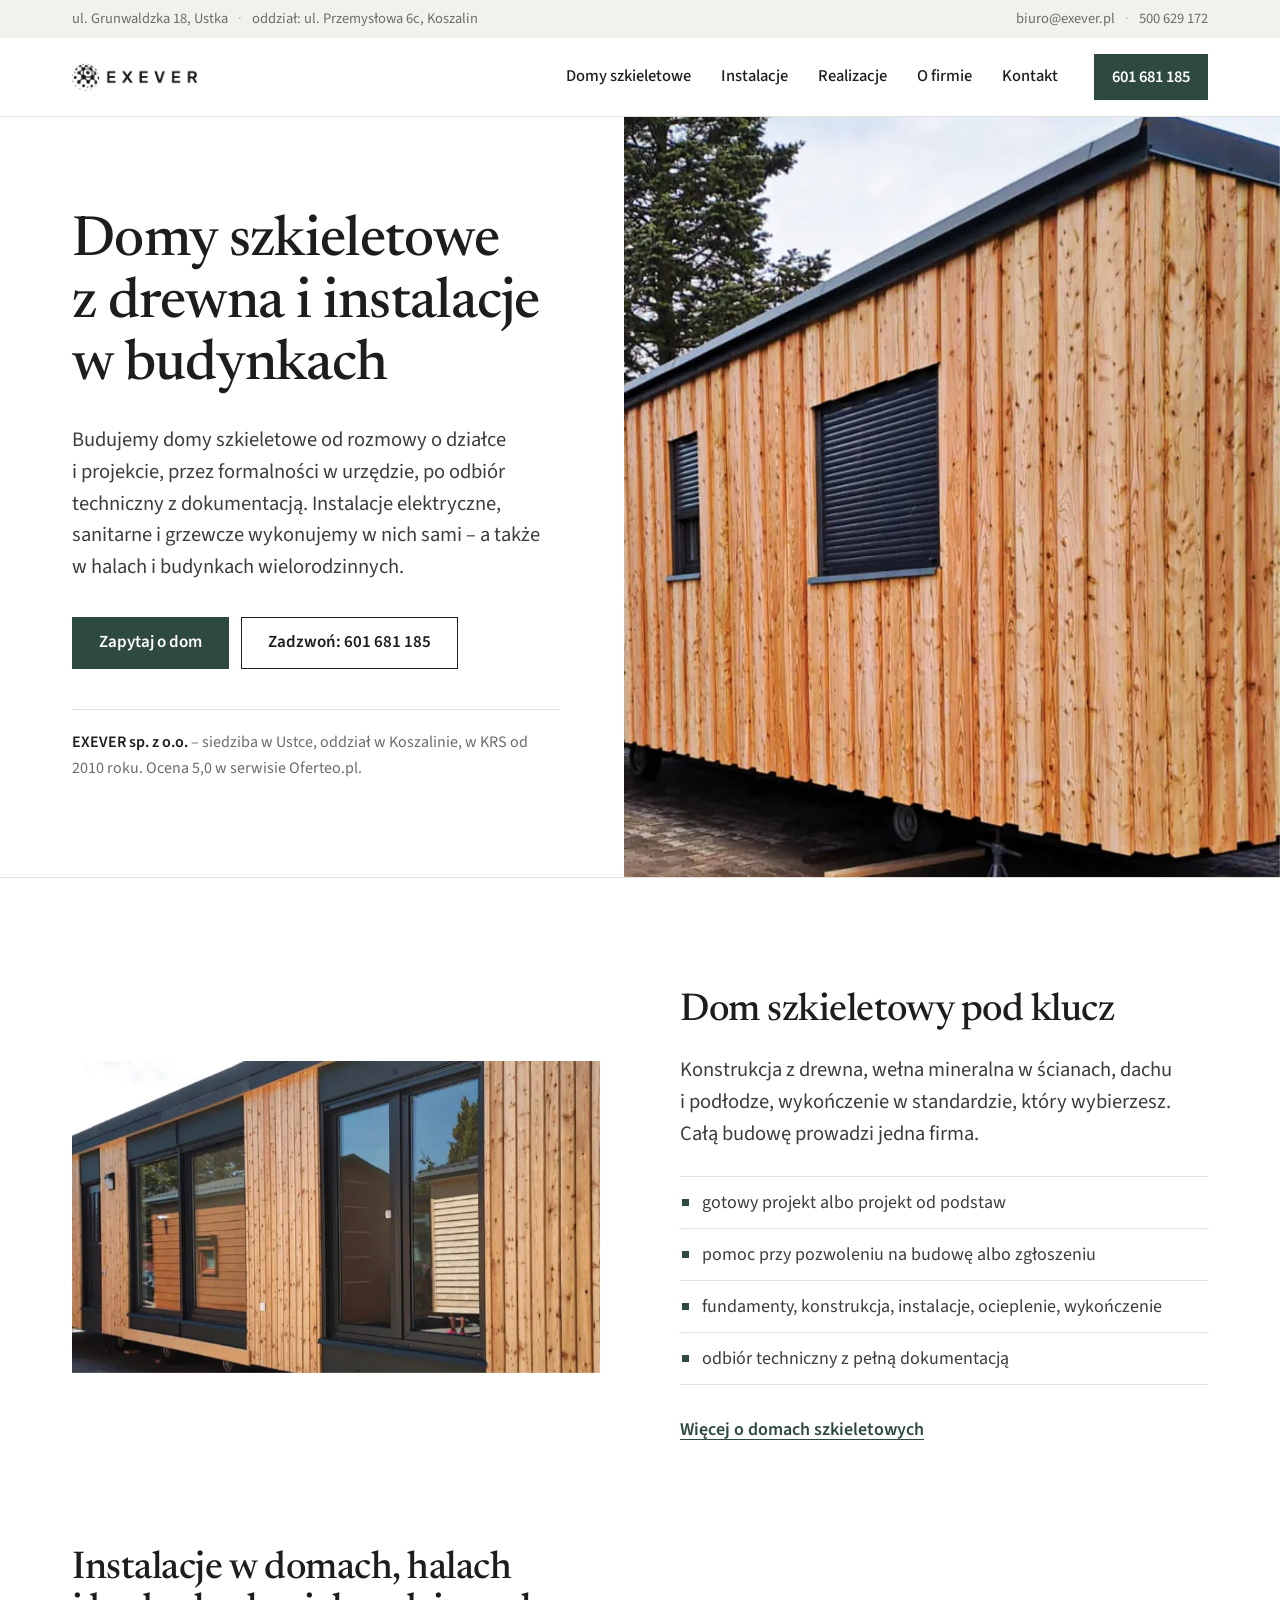
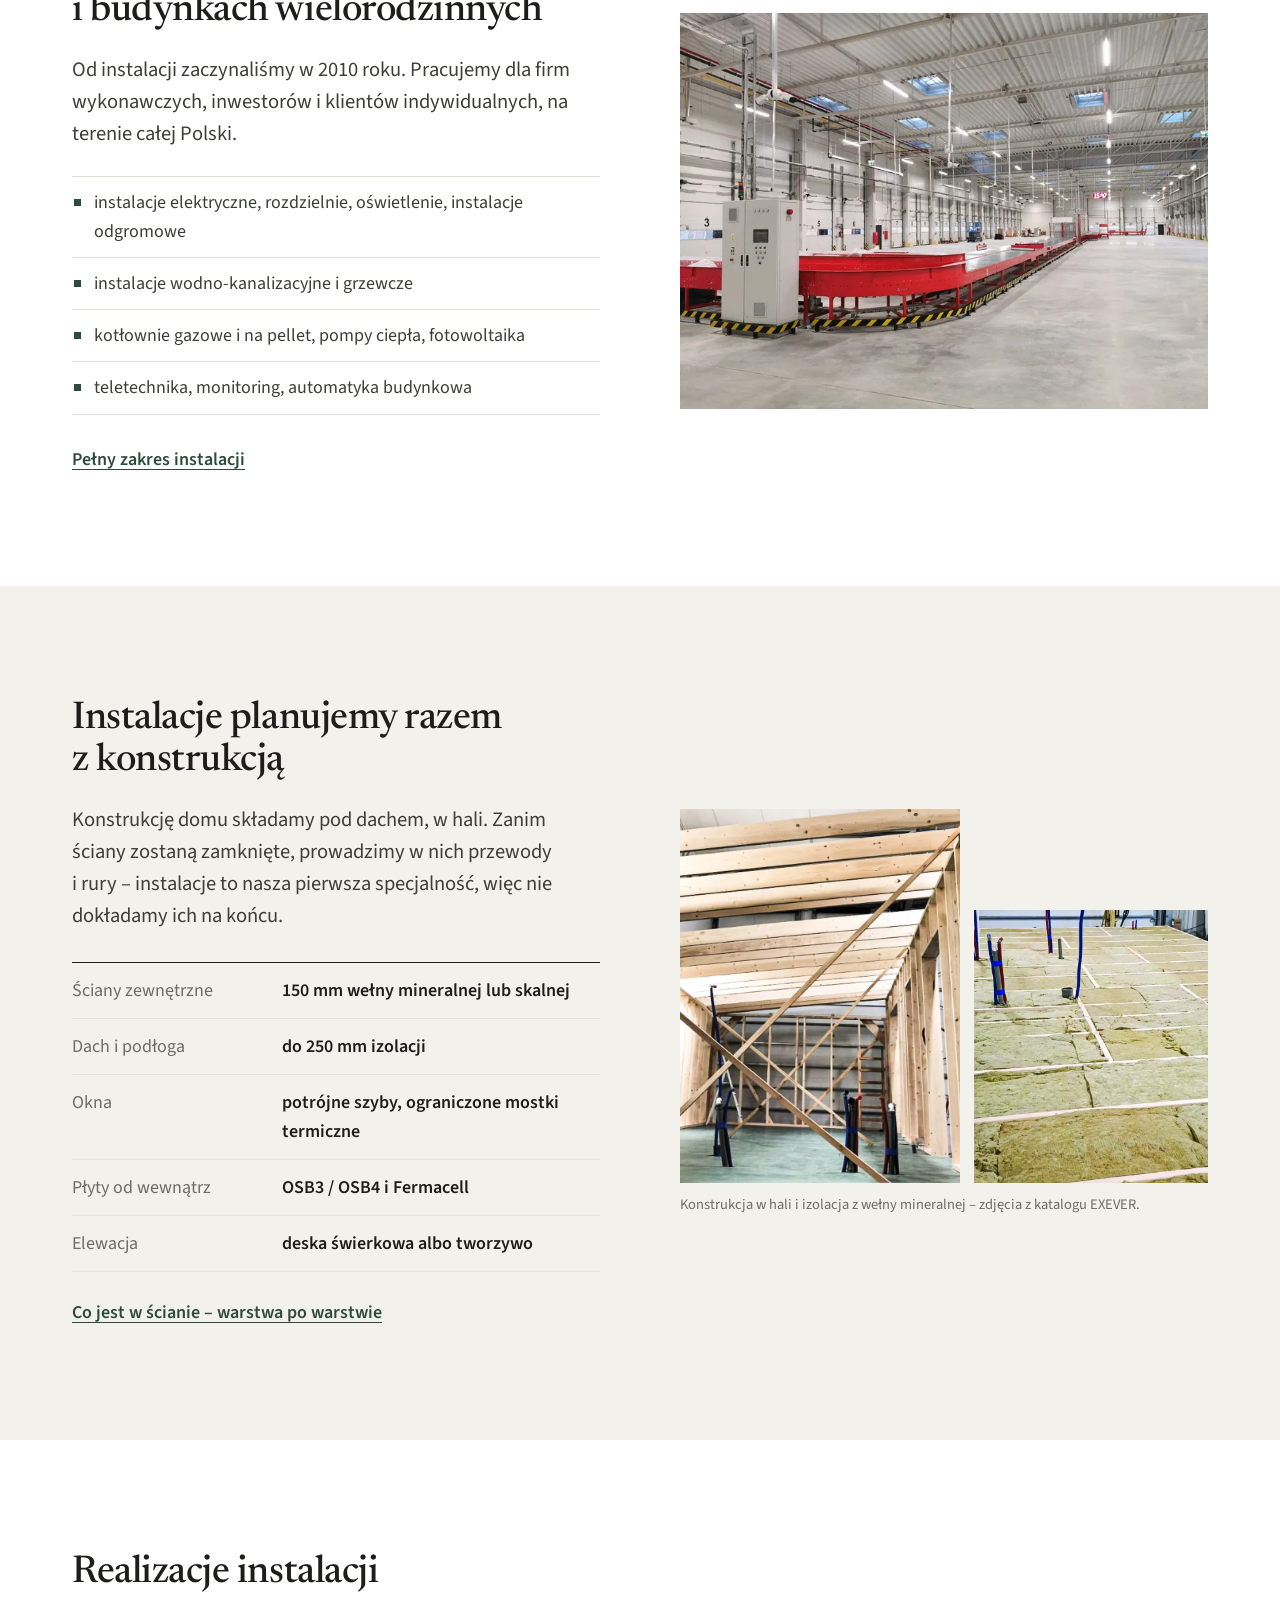
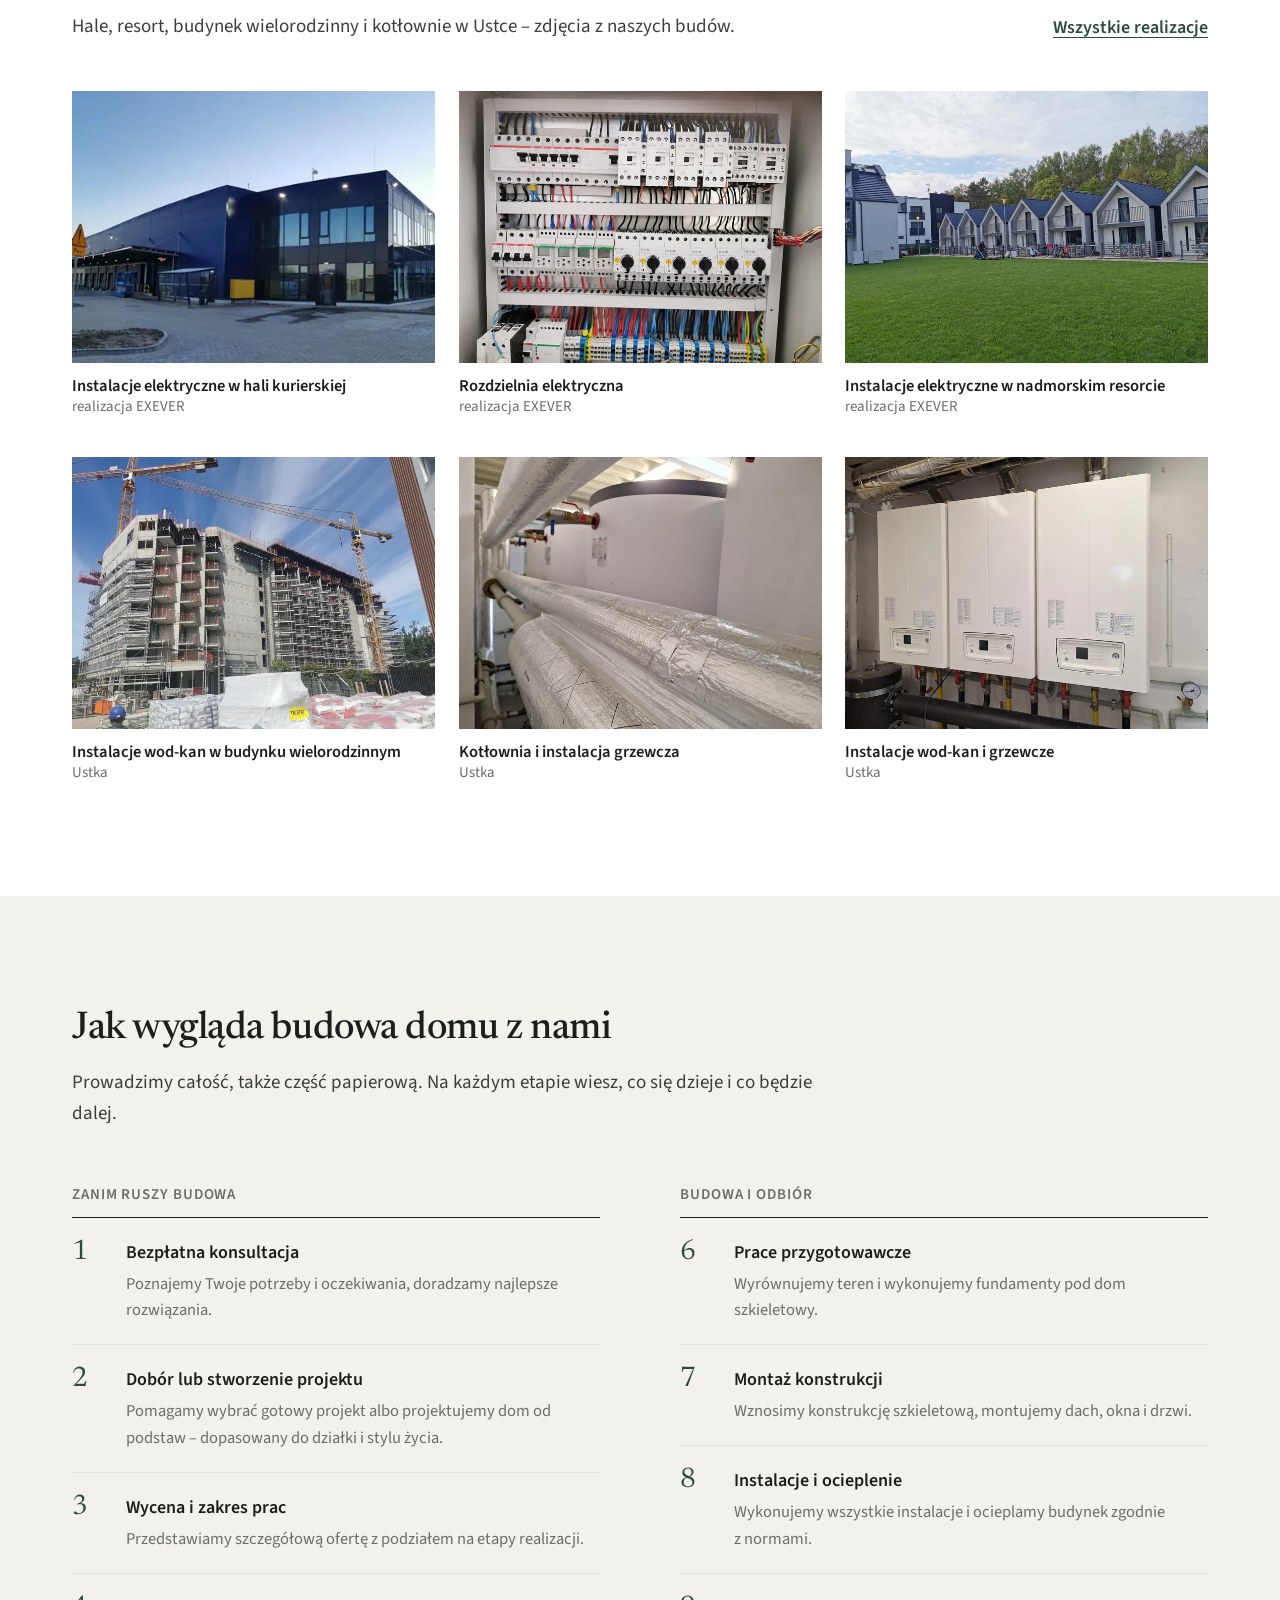
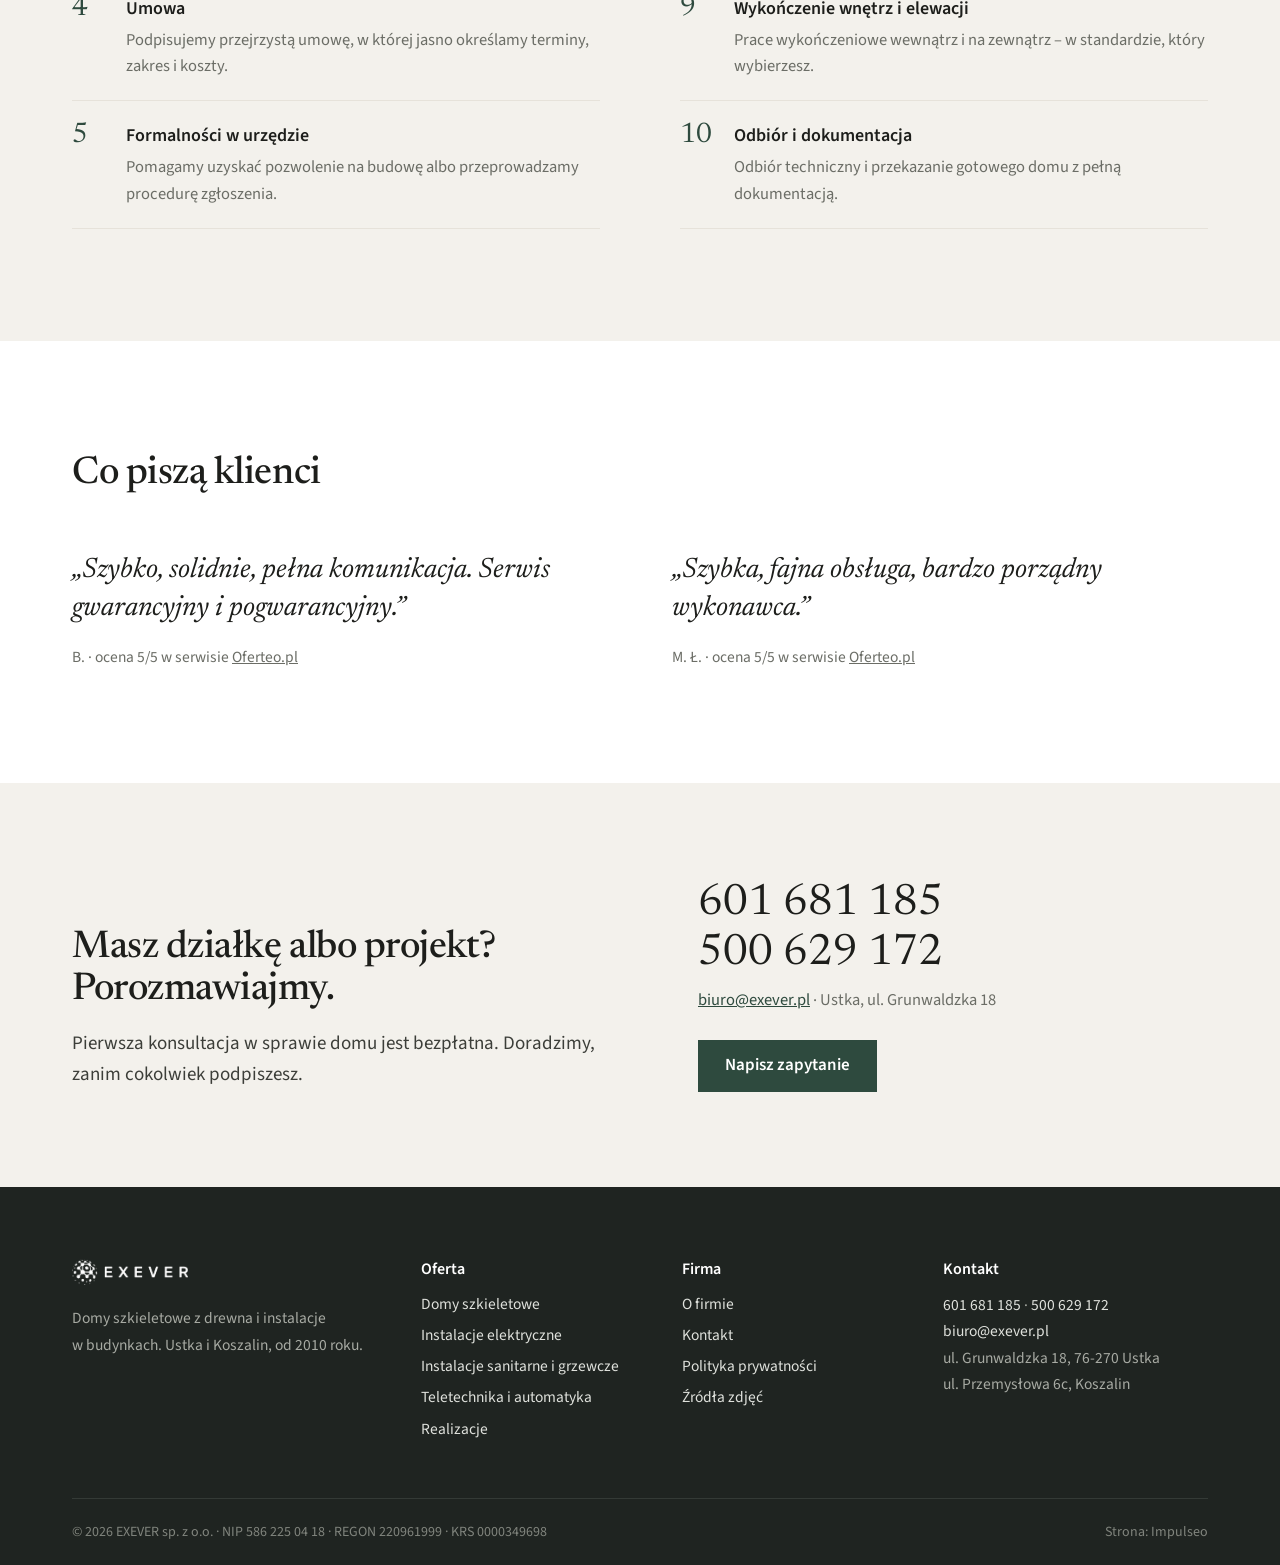
==== commit 3a36d5e2: "EXEVER v5: jasna strona firmy, Newsreader + Source Sans 3, przejścia z boków jak na exever.pl - v4 o" ====
--- a/index.html
+++ b/index.html
@@ -10,7 +10,7 @@
 <link rel="canonical" href="https://impulseo-pl.github.io/exever/">
 <link rel="alternate" hreflang="pl" href="https://impulseo-pl.github.io/exever/">
 <link rel="alternate" hreflang="x-default" href="https://impulseo-pl.github.io/exever/">
-<meta name="theme-color" content="#171715">
+<meta name="theme-color" content="#ffffff">
 <meta name="color-scheme" content="light">
 <meta name="format-detection" content="telephone=no">
 <meta name="referrer" content="strict-origin-when-cross-origin">
@@ -38,17 +38,24 @@
 <link rel="apple-touch-icon" href="apple-touch-icon.png">
 <link rel="manifest" href="site.webmanifest">
 <link rel="sitemap" type="application/xml" href="sitemap.xml">
-<link rel="preload" href="fonts/archivo-latin.woff2" as="font" type="font/woff2" crossorigin>
-<link rel="preload" as="image" href="img/dom-narozny-1400.webp" imagesrcset="img/dom-narozny-720.webp 720w, img/dom-narozny-1400.webp 1400w, img/dom-narozny-1449.webp 1449w" imagesizes="(min-width: 961px) 34vw, 100vw" fetchpriority="high">
+<link rel="preload" href="fonts/newsreader.woff2" as="font" type="font/woff2" crossorigin>
+<link rel="preload" href="fonts/source-sans.woff2" as="font" type="font/woff2" crossorigin>
+<link rel="preload" as="image" href="img/dom-narozny-1400.webp" imagesrcset="img/dom-narozny-720.webp 720w, img/dom-narozny-1400.webp 1400w, img/dom-narozny-1449.webp 1449w" imagesizes="(min-width: 961px) 50vw, 100vw" fetchpriority="high">
 <script>document.documentElement.className='js'</script>
-<style>@font-face{font-family:Archivo;font-style:normal;font-weight:400 800;font-stretch:100% 125%;font-display:swap;src:url(fonts/archivo-latin.woff2) format("woff2");unicode-range:U+0020-007E,U+00A0-00FF,U+2013-2014,U+2018-201E,U+2022,U+2026,U+2032-2033,U+20AC,U+2122,U+2190-2193,U+2212}@font-face{font-family:Archivo;font-style:normal;font-weight:400 800;font-stretch:100% 125%;font-display:swap;src:url(fonts/archivo-pl.woff2) format("woff2");unicode-range:U+0104-0107,U+0118-0119,U+0141-0144,U+015A-015B,U+0179-017C}@font-face{font-family:"Archivo Fallback";src:local("Arial");size-adjust:104%;ascent-override:88%;descent-override:21%;line-gap-override:0%}:root{--ink:#141412;--text:#3a3833;--muted:#6f6b63;--line:#e0d9cc;--line-2:#ebe5da;--paper:#faf8f4;--linen:#f1ebe0;--white:#fff;--wood:#c98a45;--wood-d:#a4682b;--wood-l:#ecc99d;--wood-2:#b87835;--char:#171715;--char-2:#22221f;--char-3:#2b2a27;--char-line:#34332f;--on-dark:#bdb8ae;--wrap:1280px;--r:3px;--f:Archivo,"Archivo Fallback",system-ui,-apple-system,"Segoe UI",sans-serif;--wide:116%}*,*::before,*::after{box-sizing:border-box}html{-webkit-text-size-adjust:100%;scroll-behavior:smooth;scroll-padding-top:90px}body{margin:0;font:400 17px/1.64 var(--f);color:var(--text);background:var(--paper);-webkit-font-smoothing:antialiased;text-rendering:optimizeLegibility}img{display:block;max-width:100%;height:auto}a{color:var(--wood-d)}a:hover{color:var(--ink)}h1,h2,h3,h4{color:var(--ink);font-weight:760;font-stretch:var(--wide);line-height:1.04;margin:0;letter-spacing:-.025em;text-wrap:balance}h1{font-size:clamp(36px,4.4vw,66px)}h2{font-size:clamp(28px,3.2vw,46px)}h3{font-size:21px;line-height:1.22;letter-spacing:-.01em;font-weight:700}p{margin:0;text-wrap:pretty}p+p{margin-top:14px}ul,ol{margin:0;padding:0}.wrap{width:100%;max-width:var(--wrap);margin:0 auto;padding:0 36px}.skip{position:absolute;left:-9999px;top:0;background:var(--wood);color:var(--ink);padding:10px 16px;z-index:99}.skip:focus{left:12px;top:12px}:focus-visible{outline:2px solid var(--wood);outline-offset:3px}.accent{color:var(--wood)}.vh{position:absolute!important;width:1px;height:1px;overflow:hidden;clip:rect(0 0 0 0);white-space:nowrap}.site-head{position:sticky;top:0;z-index:50;background:rgba(23,23,21,.96);backdrop-filter:saturate(1.2) blur(8px);border-bottom:1px solid var(--char-line)}.head-in{display:flex;align-items:center;gap:32px;height:76px}.brand{display:flex;align-items:center;flex:none}.brand img{height:30px;width:auto}.menu{display:flex;align-items:center;gap:6px;margin-left:auto}.menu a{color:#e4dfd6;text-decoration:none;font-size:15px;font-weight:500;padding:9px 13px;border-radius:var(--r);transition:background .15s,color .15s}.menu a:hover{color:#fff;background:var(--char-3)}.menu a[aria-current=page]{color:#fff;background:var(--char-3);box-shadow:inset 0 -2px 0 var(--wood)}.menu .head-tel{background:var(--wood);color:var(--ink);padding:11px 18px;margin-left:14px;font-weight:650}.menu .head-tel:hover{background:var(--wood-l);color:var(--ink)}.menu-btn{display:none;margin-left:auto;background:none;border:1px solid #4a4944;border-radius:var(--r);font:inherit;font-size:15px;font-weight:500;padding:8px 14px;color:#fff;cursor:pointer}.btn{display:inline-flex;align-items:center;justify-content:center;gap:10px;min-height:56px;padding:0 28px;border-radius:var(--r);font-weight:650;font-size:16.5px;text-decoration:none;border:1.5px solid transparent;cursor:pointer;font-family:inherit;transition:background .15s,color .15s,border-color .15s,transform .15s}.btn-main{background:var(--wood);color:var(--ink)}.btn-main::after{content:"→";transition:transform .15s}.btn-main:hover{background:var(--ink);color:#fff}.btn-main:hover::after{transform:translateX(3px)}.btn-sec{border-color:var(--ink);color:var(--ink);background:transparent}.btn-sec:hover{background:var(--ink);color:#fff}.btn-light{background:var(--wood);color:var(--ink)}.btn-light:hover{background:#fff;color:var(--ink)}.btn-ghost{border-color:rgba(255,255,255,.5);color:#fff}.btn-ghost:hover{background:#fff;color:var(--ink)}.sec-dark .btn-sec,.hero .btn-sec,.phero .btn-sec{border-color:rgba(255,255,255,.5);color:#fff}.sec-dark .btn-sec:hover,.hero .btn-sec:hover,.phero .btn-sec:hover{background:#fff;color:var(--ink)}.sec-dark .btn-main:hover,.hero .btn-main:hover,.phero .btn-main:hover{background:#fff}.actions{display:flex;flex-wrap:wrap;gap:12px;margin-top:36px}.more{font-weight:650;text-decoration:none;display:inline-flex;gap:10px;align-items:center;color:var(--ink);border-bottom:2px solid var(--wood);padding-bottom:3px}.more::after{content:"→";transition:transform .15s}.more:hover{color:var(--wood-d)}.more:hover::after{transform:translateX(3px)}.sec{padding:128px 0}.sec-sand{background:var(--linen)}.sec-dark{background:var(--char);color:var(--on-dark)}.sec-dark h2,.sec-dark h3{color:#fff}.sec-dark a{color:#fff}.sec-dark .more{color:#fff}.kicker{font-size:13.5px;font-weight:650;font-stretch:var(--wide);text-transform:uppercase;letter-spacing:.12em;color:var(--wood-d);margin-bottom:20px;display:flex;align-items:center;gap:12px}.kicker::before{content:"";width:28px;height:2px;background:var(--wood)}.sec-dark .kicker,.hero .kicker,.phero .kicker{color:var(--wood-l)}.lead{font-size:19.5px;line-height:1.58;color:var(--text)}.sec-dark .lead{color:#d8d3c9}.sec-head{max-width:820px;margin-bottom:64px}.sec-head p{margin-top:20px;font-size:18.5px}.sec-head-row{display:flex;justify-content:space-between;align-items:flex-end;gap:32px;margin-bottom:56px}.sec-head-row .sec-head{margin-bottom:0}.hero{background:var(--char);color:#dcd7ce;overflow:hidden}.hero-in{display:grid;grid-template-columns:1.12fr 1fr;gap:64px;align-items:center;min-height:calc(100vh - 76px);max-height:940px;padding-top:56px;padding-bottom:56px}.hero h1{color:#fff;font-size:clamp(36px,4.2vw,62px)}.hero h1 .accent{display:block}.hero .lead{margin-top:28px;max-width:560px;color:#d6d1c7}.hero-meta{display:grid;grid-template-columns:repeat(3,auto);justify-content:start;gap:12px 44px;margin-top:52px;padding-top:24px;border-top:1px solid var(--char-line);font-size:14.5px;color:#aaa59b}.hero-meta b{display:block;color:#fff;font-weight:650;font-size:16.5px}.hero-meta a{color:inherit;text-decoration:none}.hero-pics{display:grid;grid-template-columns:1.3fr 1fr;grid-template-rows:1fr 1fr;gap:12px;height:min(700px,calc(100vh - 188px));min-height:520px}.hero-pics figure{margin:0;position:relative;overflow:hidden;border-radius:var(--r);background:var(--char-2)}.hero-pics figure:first-child{grid-row:span 2}.hero-pics img{width:100%;height:100%;object-fit:cover}.hero-pics figure:first-child img{object-position:50% 40%}.hero-pics figcaption{position:absolute;left:0;right:0;bottom:0;padding:44px 16px 14px;font-size:14px;font-weight:600;color:#fff;background:linear-gradient(transparent,rgba(0,0,0,.72));line-height:1.3}.hero-pics figcaption small{display:block;font-weight:400;color:#d6d1c7;font-size:13px}.svc{background:var(--wood)}.svc ul{list-style:none;display:grid;grid-template-columns:repeat(4,1fr)}.svc li+li{border-left:1px solid rgba(20,20,18,.18)}.svc a{display:flex;justify-content:space-between;align-items:center;gap:12px;padding:24px 22px;color:var(--ink);text-decoration:none;font-weight:650;font-stretch:112%;font-size:16px;line-height:1.25;transition:background .15s}.svc li:first-child a{padding-left:0}.svc a::after{content:"→";transition:transform .15s}.svc a:hover{background:rgba(255,255,255,.14)}.svc a:hover::after{transform:translateX(4px)}.phero{background:var(--char);color:var(--on-dark);padding:60px 0 72px}.phero-in{display:grid;grid-template-columns:1.05fr 1fr;gap:64px;align-items:center}.phero.solo .phero-in{grid-template-columns:1fr}.phero h1{color:#fff;max-width:1000px;font-size:clamp(34px,3.7vw,56px)}.phero .lead{margin-top:24px;max-width:640px;color:#d8d3c9}.phero-img{margin:0;position:relative;border-radius:var(--r);overflow:hidden;aspect-ratio:4/3;background:var(--char-2)}.phero-img img{width:100%;height:100%;object-fit:cover}.crumbs ol{list-style:none;display:flex;flex-wrap:wrap;gap:6px;font-size:14px;color:#8f8a80;margin-bottom:30px}.crumbs li+li::before{content:"/";margin-right:6px;color:#5f5b54}.crumbs a{color:#b3aea4;text-decoration:none}.crumbs a:hover{color:#fff}.doc .crumbs ol{color:var(--muted)}.doc .crumbs a{color:var(--muted)}.doors{display:grid;grid-template-columns:1fr 1fr;gap:28px}.door{display:flex;flex-direction:column;text-decoration:none;color:inherit;background:var(--white);border:1px solid var(--line);border-radius:var(--r);overflow:hidden;transition:box-shadow .25s,transform .25s,border-color .25s}.door:hover{color:inherit;border-color:var(--wood-l);box-shadow:0 22px 50px -24px rgba(40,30,15,.35);transform:translateY(-3px)}.door-img{aspect-ratio:16/10;overflow:hidden;background:var(--linen);position:relative}.door-img img{width:100%;height:100%;object-fit:cover;transition:transform .7s}.door:hover .door-img img{transform:scale(1.04)}.door-num{position:absolute;left:0;top:0;background:var(--char);color:var(--wood-l);font-weight:700;font-stretch:var(--wide);font-size:14px;padding:10px 14px;letter-spacing:.06em}.door-body{padding:34px 36px 36px;display:flex;flex-direction:column;flex:1}.door-body h3{font-size:clamp(25px,2.2vw,32px);font-stretch:var(--wide);letter-spacing:-.025em}.door-body p{margin-top:14px;font-size:17.5px}.door-body ul{list-style:none;margin:24px 0 30px;border-top:1px solid var(--line)}.door-body li{padding:12px 0 12px 26px;border-bottom:1px solid var(--line);position:relative}.door-body li::before{content:"";position:absolute;left:0;top:23px;width:12px;height:2px;background:var(--wood)}.door-body .more{margin-top:auto;align-self:flex-start}.split{display:grid;grid-template-columns:1fr 1fr;gap:88px;align-items:center}.split+.split{margin-top:120px}.split.rev .split-img{order:2}.split-img{position:relative}.split-img>img{width:100%;border-radius:var(--r)}.split-img .pair{display:grid;grid-template-columns:1.25fr 1fr;gap:12px;align-items:end}.split-img .pair img{object-fit:cover;aspect-ratio:3/4;border-radius:var(--r)}.split-img .pair img+img{aspect-ratio:3/3.4}.split-txt h2{margin-bottom:26px}.split-txt .lead{margin-bottom:6px}.figcap{font-size:13.5px;color:var(--muted);margin-top:12px}.sec-dark .figcap{color:#8f8a80}.ticks{list-style:none;margin-top:30px;border-top:1px solid var(--line)}.ticks li{padding:15px 0 15px 34px;border-bottom:1px solid var(--line);position:relative}.ticks li::before{content:"";position:absolute;left:0;top:26px;width:18px;height:2px;background:var(--wood)}.sec-dark .ticks,.sec-dark .ticks li{border-color:var(--char-line)}.ticks b{color:var(--ink);font-weight:650}.sec-dark .ticks b{color:#fff}.wall{display:grid;grid-template-columns:1.3fr 1fr;gap:72px;align-items:center}.wall-fig{margin:0;position:relative;background:#fff;padding:28px;border:1px solid var(--line);border-radius:var(--r)}.wall-pic{position:relative}.wall-pic img{width:100%}.pin{position:absolute;transform:translate(-50%,-50%);width:32px;height:32px;border-radius:50%;background:var(--ink);color:#fff;font-size:14px;font-weight:700;display:grid;place-items:center;border:2px solid #fff;box-shadow:0 1px 4px rgba(0,0,0,.3);transition:background .15s,transform .15s}.pin.on{background:var(--wood);color:var(--ink);transform:translate(-50%,-50%) scale(1.18)}.layers{list-style:none;counter-reset:l;border-top:1px solid var(--line)}.layers li{counter-increment:l;display:grid;grid-template-columns:34px 1fr;gap:16px;padding:16px 10px 16px 0;border-bottom:1px solid var(--line);transition:background .15s;cursor:default}.layers li::before{content:counter(l);width:30px;height:30px;border-radius:50%;background:var(--ink);color:#fff;display:grid;place-items:center;font-size:13px;font-weight:700}.layers li.on::before{background:var(--wood);color:var(--ink)}.layers b{display:block;color:var(--ink);font-weight:650;font-size:17px}.layers span{font-size:15.5px;color:var(--muted)}.specs{display:grid;grid-template-columns:repeat(4,1fr);margin-top:96px;border-top:1px solid var(--line)}.specs div{padding:32px 28px 0 0}.specs div+div{padding-left:28px;border-left:1px solid var(--line)}.specs b{display:block;font-size:clamp(24px,2.5vw,38px);font-weight:760;font-stretch:108%;white-space:nowrap;color:var(--wood-d);letter-spacing:-.03em;line-height:1.05}.specs span{display:block;margin-top:10px;font-size:15.5px;color:var(--muted)}.sec-dark .specs,.sec-dark .specs div+div{border-color:var(--char-line)}.sec-dark .specs b{color:var(--wood)}.sec-dark .specs span{color:var(--on-dark)}.src{font-size:13.5px;color:var(--muted);margin-top:16px}.inst{display:grid;grid-template-columns:repeat(3,1fr);gap:20px}.inst>div{padding:34px 32px 36px;background:var(--white);border:1px solid var(--line);border-top:3px solid var(--wood);border-radius:var(--r)}.inst h3{font-size:22px;font-stretch:var(--wide);margin-bottom:20px}.inst ul{list-style:none;display:grid;gap:10px}.inst li{padding-left:22px;position:relative}.inst li::before{content:"";position:absolute;left:0;top:.8em;width:10px;height:2px;background:var(--wood)}.sec-dark .inst>div{background:var(--char-2);border-color:var(--char-line);border-top-color:var(--wood)}.proj{display:grid;grid-template-columns:1.5fr 1fr 1fr;gap:12px;margin-top:64px}.proj figure{margin:0;position:relative;overflow:hidden;background:var(--char-2);border-radius:var(--r)}.proj figure:first-child{grid-row:span 2}.proj img{width:100%;height:100%;object-fit:cover;aspect-ratio:4/3;transition:transform .7s}.proj figure:hover img{transform:scale(1.04)}.proj figure:first-child img{aspect-ratio:auto}.proj figcaption{position:absolute;left:0;right:0;bottom:0;padding:44px 18px 15px;font-size:15px;font-weight:600;color:#fff;background:linear-gradient(transparent,rgba(0,0,0,.75));line-height:1.35}.filters{display:flex;flex-wrap:wrap;gap:8px;margin-bottom:36px}.filters button{font:inherit;font-size:15.5px;font-weight:600;padding:11px 20px;border:1px solid var(--line);border-radius:40px;background:var(--white);cursor:pointer;color:var(--text);transition:background .15s,color .15s,border-color .15s}.filters button:hover{border-color:var(--ink)}.filters button[aria-pressed=true]{background:var(--ink);border-color:var(--ink);color:#fff}.gallery{display:grid;grid-template-columns:repeat(3,1fr);gap:40px 18px}.gallery a{display:block;position:relative;color:inherit;text-decoration:none}.gallery .gimg{display:block;overflow:hidden;border-radius:var(--r);background:var(--linen)}.gallery img{width:100%;aspect-ratio:4/3;object-fit:cover;transition:transform .6s}.gallery a:hover img{transform:scale(1.04)}.gallery .gcap{display:block;padding:14px 0 0;font-size:16.5px;color:var(--ink);font-weight:650;line-height:1.35}.gallery .gcap small{display:block;color:var(--muted);font-weight:400;font-size:14.5px;margin-top:3px}.gallery [hidden]{display:none}.lb{position:fixed;inset:0;z-index:200;background:rgba(12,12,10,.95);display:none;align-items:center;justify-content:center;flex-direction:column;padding:56px 64px}.lb.open{display:flex}.lb img{max-width:100%;max-height:calc(100vh - 150px);object-fit:contain}.lb p{color:#e6e3dc;margin-top:14px;font-size:15px;text-align:center}.lb button{position:absolute;background:none;border:0;color:#fff;font-size:40px;line-height:1;cursor:pointer;padding:10px 16px;font-family:inherit}.lb .x{top:10px;right:14px}.lb .prev{left:8px;top:50%;transform:translateY(-50%)}.lb .next{right:8px;top:50%;transform:translateY(-50%)}.steps{display:grid;grid-template-columns:1fr;gap:64px}.steps h3{font-size:13.5px;font-weight:650;text-transform:uppercase;letter-spacing:.12em;color:var(--wood-d);margin-bottom:0}.sec-dark .steps h3{color:var(--wood-l)}.steps ol{list-style:none;display:grid;grid-template-columns:repeat(5,1fr);gap:0 24px;position:relative;margin-top:26px}.steps ol::before{content:"";position:absolute;left:0;right:0;top:27px;height:1px;background:var(--line)}.sec-dark .steps ol::before{background:var(--char-line)}.steps li{position:relative;padding-top:0}.steps li>span{position:relative;display:grid;place-items:center;width:56px;height:56px;border-radius:50%;background:var(--char);border:1.5px solid var(--wood);font-size:20px;font-weight:760;font-stretch:var(--wide);color:var(--wood-l);margin-bottom:22px}.steps b{display:block;color:var(--ink);font-weight:650;font-size:17.5px;line-height:1.3}.sec-dark .steps b{color:#fff}.steps p{font-size:15.5px;color:var(--muted);margin-top:8px}.sec-dark .steps p{color:var(--on-dark)}.reviews{display:grid;grid-template-columns:1fr 1fr;gap:24px}.review{margin:0;padding:40px 96px 34px 40px;background:var(--white);border:1px solid var(--line);border-radius:var(--r);position:relative}.review::before{content:"„";position:absolute;right:30px;top:-30px;font-size:120px;line-height:1;color:var(--wood-l);font-weight:800;font-stretch:var(--wide)}.stars{color:var(--wood);letter-spacing:3px;font-size:18px}.review blockquote{margin:16px 0 22px;font-size:clamp(21px,2vw,27px);line-height:1.32;color:var(--ink);font-weight:650;font-stretch:108%;letter-spacing:-.02em}.review figcaption{font-size:15px;color:var(--muted)}.review figcaption a{color:var(--muted)}.people{display:grid;grid-template-columns:repeat(2,1fr);gap:14px}.people>div{padding:24px;background:var(--white);border:1px solid var(--line);border-radius:var(--r)}.people b{display:block;font-size:20px;color:var(--ink);font-weight:700;font-stretch:var(--wide);letter-spacing:-.015em}.people span{color:var(--muted);font-size:15.5px}.facts{width:100%;border-collapse:collapse;font-size:16.5px;border-top:2px solid var(--ink)}.facts th,.facts td{text-align:left;padding:14px 0;border-bottom:1px solid var(--line);vertical-align:top}.facts th{font-weight:500;color:var(--muted);width:40%;padding-right:20px}.facts td{color:var(--ink);font-weight:500}.faq{border-top:2px solid var(--ink);max-width:920px}.faq details{border-bottom:1px solid var(--line)}.faq summary{list-style:none;cursor:pointer;padding:24px 52px 24px 0;font-weight:650;color:var(--ink);font-size:19.5px;position:relative;letter-spacing:-.01em}.faq summary::-webkit-details-marker{display:none}.faq summary::after{content:"+";position:absolute;right:0;top:18px;width:34px;height:34px;border-radius:50%;border:1px solid var(--line);display:grid;place-items:center;font-size:22px;font-weight:400;color:var(--wood-d);transition:transform .2s,background .2s}.faq details[open] summary::after{transform:rotate(45deg);background:var(--wood);color:var(--ink);border-color:var(--wood)}.faq details p{padding:0 52px 26px 0;font-size:17px}.cta{position:relative;background:var(--char);color:#e0dbd2;overflow:hidden}.cta-bg{position:absolute;inset:0;width:100%;height:100%;object-fit:cover;object-position:50% 50%;opacity:.34}.cta::after{content:"";position:absolute;inset:0;background:linear-gradient(90deg,rgba(23,23,21,.9) 0%,rgba(23,23,21,.4) 70%)}.cta .wrap{position:relative;z-index:2;display:flex;align-items:flex-end;justify-content:space-between;gap:48px;padding-top:128px;padding-bottom:116px}.cta h2{color:#fff;font-size:clamp(32px,4vw,56px);max-width:720px}.cta p{margin-top:18px;font-size:18.5px;max-width:620px}.cta .actions{margin-top:0;flex:none}.contact{display:grid;grid-template-columns:1fr 1.1fr;gap:80px;align-items:start}.tel-big{display:block;font-size:clamp(32px,3.8vw,50px);font-weight:760;font-stretch:var(--wide);color:var(--ink);text-decoration:none;letter-spacing:-.03em;line-height:1.1}.tel-big:hover{color:var(--wood-d)}.c-block{padding:24px 0;border-bottom:1px solid var(--line)}.c-block:first-of-type{border-top:2px solid var(--ink)}.c-block h3{font-size:13px;color:var(--muted);font-weight:650;margin-bottom:8px;letter-spacing:.1em;text-transform:uppercase;font-stretch:100%}.c-block p{color:var(--ink);font-weight:500}.c-grid{display:grid;grid-template-columns:1fr 1fr;gap:24px}.map{margin-top:28px;border:1px solid var(--line);overflow:hidden;background:#fff;border-radius:var(--r)}.map iframe{display:block;width:100%;height:280px;border:0}.map a{display:block;padding:12px 14px;font-size:15px;border-top:1px solid var(--line);font-weight:500}.form{background:var(--char);color:var(--on-dark);padding:44px;border-radius:var(--r)}.form h2{font-size:32px;margin-bottom:8px;color:#fff}.form>p{color:var(--on-dark);margin-bottom:28px}.field{margin-bottom:18px}.field label,.field legend{display:block;font-size:15px;font-weight:500;color:#eee9e0;margin-bottom:8px}.field input[type=text],.field input[type=tel],.field input[type=email],.field textarea{width:100%;font:inherit;font-size:16.5px;padding:14px 15px;border:1px solid #45443f;border-radius:var(--r);background:var(--char-2);color:#fff}.field input::placeholder,.field textarea::placeholder{color:#7d786f}.field input:focus,.field textarea:focus{outline:2px solid var(--wood);outline-offset:0;border-color:var(--wood)}.field textarea{min-height:120px;resize:vertical}.row2{display:grid;grid-template-columns:1fr 1fr;gap:14px}fieldset{border:0;padding:0;margin:0 0 18px}.opts{display:grid;grid-template-columns:1fr 1fr;gap:8px}.opts label{display:flex;align-items:center;gap:10px;background:var(--char-2);border:1px solid #45443f;border-radius:var(--r);padding:13px 14px;font-size:15.5px;font-weight:500;cursor:pointer;margin:0;color:#eee9e0}.opts input{accent-color:var(--wood);width:18px;height:18px;margin:0}.opts label:has(input:checked){border-color:var(--wood);box-shadow:inset 0 0 0 1px var(--wood)}.consent{display:flex;gap:10px;align-items:flex-start;font-size:14.5px;color:var(--on-dark);margin:6px 0 24px}.consent a{color:var(--wood-l)}.consent input{accent-color:var(--wood);width:18px;height:18px;margin:2px 0 0;flex:none}.form .btn{width:100%}.form .btn-main:hover{background:#fff}.form-msg{margin-top:14px;font-size:15px;min-height:22px}.form-msg.err{color:#f0a48f}.form-msg.ok{color:var(--wood-l);font-weight:500}.site-foot{background:#0f0f0e;color:#9e998f;font-size:15px;padding:88px 0 0}.foot-grid{display:grid;grid-template-columns:1.4fr 1fr 1fr 1fr;gap:40px}.site-foot img{height:28px;width:auto;margin-bottom:22px}.site-foot h3{color:#fff;font-size:13px;font-weight:650;margin-bottom:16px;letter-spacing:.12em;text-transform:uppercase}.site-foot a{color:#d9d4cb;text-decoration:none}.site-foot a:hover{color:var(--wood-l)}.site-foot ul{list-style:none;display:grid;gap:8px}.site-foot p{line-height:1.7}.foot-bottom{display:flex;justify-content:space-between;gap:20px;flex-wrap:wrap;margin-top:64px;padding:24px 0;border-top:1px solid #2c2b28;font-size:13.5px;color:#7a766e}.js [data-rv]{opacity:0;transform:translateY(18px);transition:opacity .7s ease,transform .7s ease}.js [data-rv].in{opacity:1;transform:none}.mbar{display:none}.doc{max-width:800px}.doc h2{font-size:24px;margin:36px 0 10px}@media (max-width:1180px){.menu a{padding:9px 9px}.hero-in{gap:44px}}@media (max-width:1080px){.split,.wall,.contact{gap:52px}.steps ol{grid-template-columns:repeat(3,1fr);gap:36px 24px}.steps ol::before{display:none}.svc ul{grid-template-columns:1fr 1fr}.svc li:nth-child(3){border-left:0}.svc li:nth-child(3) a{padding-left:0}.svc li:nth-child(n+3){border-top:1px solid rgba(20,20,18,.18)}}@media (max-width:960px){.menu-btn{display:block}.menu{display:none;position:absolute;left:0;right:0;top:76px;background:var(--char);flex-direction:column;align-items:stretch;gap:0;padding:8px 36px 24px;border-bottom:1px solid var(--char-line)}.menu.open{display:flex}.menu a{padding:15px 0;border-bottom:1px solid var(--char-line);font-size:17px;border-radius:0}.menu a:hover,.menu a[aria-current=page]{background:none;box-shadow:none}.menu a[aria-current=page]{color:var(--wood-l)}.menu .head-tel{margin:16px 0 0;text-align:center;padding:15px 18px;border-radius:var(--r)}.hero-in{grid-template-columns:1fr;min-height:0;max-height:none;padding-top:48px;padding-bottom:36px;gap:40px}.hero-pics{height:auto;min-height:0;grid-template-rows:auto auto}.hero-pics figure:first-child{grid-row:auto;grid-column:span 2}.hero-pics figure:first-child img{aspect-ratio:16/11}.hero-pics figure img{aspect-ratio:4/3}.phero-in{grid-template-columns:1fr;gap:40px}.split,.wall,.contact{grid-template-columns:1fr}.split.rev .split-img{order:0}.split+.split{margin-top:80px}.specs{grid-template-columns:1fr 1fr}.specs div:nth-child(3){padding-left:0;border-left:0}.specs div:nth-child(n+3){margin-top:28px}.inst{grid-template-columns:1fr}.proj{grid-template-columns:1fr 1fr}.proj figure:first-child{grid-column:span 2;grid-row:auto}.proj figure:first-child img{aspect-ratio:16/10}.gallery{grid-template-columns:1fr 1fr}.doors{grid-template-columns:1fr}.foot-grid{grid-template-columns:1fr 1fr}.cta .wrap{flex-direction:column;align-items:flex-start}}@media (max-width:680px){body{font-size:16.5px;padding-bottom:64px}.wrap{padding:0 18px}.head-in{height:64px}.menu{top:64px;padding:8px 18px 20px}.brand img{height:24px}html{scroll-padding-top:76px}.sec{padding:80px 0}.sec-head{margin-bottom:40px}.sec-head-row{flex-direction:column;align-items:flex-start;margin-bottom:36px}h1{font-size:clamp(33px,9.4vw,44px)}.hero-in{padding-top:36px}.hero .lead{margin-top:20px}.hero .actions{margin-top:28px}.hero .actions .btn{flex:1 1 100%}.hero-meta{grid-template-columns:1fr 1fr;gap:16px 24px;margin-top:32px}.hero-meta div:last-child{grid-column:span 2}.hero-pics{gap:8px}.hero-pics figcaption{padding:30px 10px 9px;font-size:12.5px}.hero-pics figcaption small{display:none}.svc ul{grid-template-columns:1fr}.svc li+li{border-left:0;border-top:1px solid rgba(20,20,18,.18)}.svc li a,.svc li:nth-child(3) a{padding:17px 0}.lead{font-size:18px}.phero{padding:40px 0 48px}.reviews{grid-template-columns:1fr}.review{padding:30px 24px 26px}.review::before{font-size:84px;right:18px;top:-20px}.door-body{padding:26px 22px 28px}.split-img .pair{gap:8px}.specs div{padding:22px 14px 0 0}.specs div+div{padding-left:14px}.proj{grid-template-columns:1fr}.proj figure:first-child{grid-column:auto}.gallery{grid-template-columns:1fr;gap:28px}.steps ol{grid-template-columns:1fr;gap:0}.steps li{display:grid;grid-template-columns:60px 1fr;align-items:start;padding:18px 0;border-bottom:1px solid var(--line)}.sec-dark .steps li{border-bottom-color:var(--char-line)}.steps li>span{width:44px;height:44px;font-size:16px;margin:0}.people{grid-template-columns:1fr}.c-grid,.row2,.opts{grid-template-columns:1fr}.form{padding:30px 20px}.foot-grid{grid-template-columns:1fr;gap:30px}.pin{width:26px;height:26px;font-size:12.5px}.wall-fig{padding:12px}.cta .wrap{padding-top:80px;padding-bottom:76px}.lb{padding:50px 8px}.mbar{display:grid;grid-template-columns:1fr 1fr;position:fixed;left:0;right:0;bottom:0;z-index:60;background:var(--char);border-top:1px solid var(--char-line)}.mbar a{display:flex;align-items:center;justify-content:center;height:60px;font-weight:650;text-decoration:none;color:#fff;font-size:16px}.mbar a+a{background:var(--wood);color:var(--ink)}}@media (prefers-reduced-motion:reduce){*{transition:none!important;scroll-behavior:auto!important}.js [data-rv]{opacity:1;transform:none}}@media print{.site-head,.mbar,.cta,.svc,.menu-btn{display:none!important}body{background:#fff}}</style>
+<style>@font-face{font-family:Newsreader;font-style:normal;font-weight:400 600;font-display:swap;src:url(fonts/newsreader.woff2) format("woff2");unicode-range:U+0020-007E,U+00A0-00FF,U+2013-2014,U+2018-201E,U+2022,U+2026,U+20AC,U+2192}@font-face{font-family:Newsreader;font-style:normal;font-weight:400 600;font-display:swap;src:url(fonts/newsreader-pl.woff2) format("woff2");unicode-range:U+0104-0107,U+0118-0119,U+0141-0144,U+015A-015B,U+0179-017C}@font-face{font-family:Newsreader;font-style:italic;font-weight:400 500;font-display:swap;src:url(fonts/newsreader-italic.woff2) format("woff2");unicode-range:U+0020-007E,U+00A0-00FF,U+2013-2014,U+2018-201E,U+2022,U+2026,U+20AC,U+2192}@font-face{font-family:Newsreader;font-style:italic;font-weight:400 500;font-display:swap;src:url(fonts/newsreader-italic-pl.woff2) format("woff2");unicode-range:U+0104-0107,U+0118-0119,U+0141-0144,U+015A-015B,U+0179-017C}@font-face{font-family:"Source Sans 3";font-style:normal;font-weight:400 700;font-display:swap;src:url(fonts/source-sans.woff2) format("woff2");unicode-range:U+0020-007E,U+00A0-00FF,U+2013-2014,U+2018-201E,U+2022,U+2026,U+20AC,U+2192}@font-face{font-family:"Source Sans 3";font-style:normal;font-weight:400 700;font-display:swap;src:url(fonts/source-sans-pl.woff2) format("woff2");unicode-range:U+0104-0107,U+0118-0119,U+0141-0144,U+015A-015B,U+0179-017C}:root{--ink:#1d1e1b;--text:#3c3e39;--muted:#6b6d66;--line:#e2dfd8;--paper:#fff;--stone:#f3f1ec;--stone-2:#e6e2da;--pine:#2e4a3e;--pine-d:#223830;--foot:#1f2421;--wrap:1200px;--serif:Newsreader,Georgia,"Times New Roman",serif;--sans:"Source Sans 3","Segoe UI",system-ui,-apple-system,sans-serif}*,*::before,*::after{box-sizing:border-box}html{-webkit-text-size-adjust:100%;scroll-behavior:smooth;scroll-padding-top:100px}body{margin:0;font:400 18px/1.62 var(--sans);color:var(--text);background:var(--paper);-webkit-font-smoothing:antialiased;overflow-x:clip}img{display:block;max-width:100%;height:auto}a{color:var(--pine)}a:hover{color:var(--ink)}h1,h2{font-family:var(--serif);font-weight:500;color:var(--ink);line-height:1.1;margin:0;letter-spacing:-.012em}h1{font-size:clamp(38px,4.4vw,60px)}h2{font-size:clamp(30px,3vw,42px)}h3,h4{font-family:var(--sans);font-weight:600;color:var(--ink);font-size:20px;line-height:1.3;margin:0}p{margin:0}p+p{margin-top:14px}ul,ol{margin:0;padding:0}.wrap{width:100%;max-width:var(--wrap);margin:0 auto;padding:0 32px}.skip{position:absolute;left:-9999px;top:0;background:var(--pine);color:#fff;padding:10px 16px;z-index:99}.skip:focus{left:12px;top:12px}:focus-visible{outline:2px solid var(--pine);outline-offset:3px}.vh{position:absolute!important;width:1px;height:1px;overflow:hidden;clip:rect(0 0 0 0);white-space:nowrap}.topbar{background:var(--stone);font-size:14.5px;color:var(--muted)}.topbar .wrap{display:flex;justify-content:space-between;gap:24px;height:38px;align-items:center}.topbar a{color:var(--muted);text-decoration:none}.topbar a:hover{color:var(--ink)}.topbar span+span::before{content:"·";margin:0 10px;color:#b3b0a8}.site-head{position:sticky;top:0;z-index:50;background:#fff;border-bottom:1px solid var(--line)}.head-in{display:flex;align-items:center;gap:32px;height:78px}.brand{display:flex;align-items:center;flex:none}.brand img{height:28px;width:auto}.menu{display:flex;align-items:center;gap:30px;margin-left:auto}.menu a{color:var(--ink);text-decoration:none;font-size:16.5px;font-weight:500;padding:6px 0;border-bottom:2px solid transparent}.menu a:hover{border-bottom-color:var(--line)}.menu a[aria-current=page]{border-bottom-color:var(--pine)}.menu .head-tel{background:var(--pine);color:#fff;padding:10px 18px;border:0;font-weight:600;margin-left:6px}.menu .head-tel:hover{background:var(--pine-d);color:#fff}.menu-btn{display:none;margin-left:auto;background:none;border:1px solid var(--line);font:inherit;font-size:16px;font-weight:600;padding:8px 14px;color:var(--ink);cursor:pointer}.btn{display:inline-flex;align-items:center;justify-content:center;min-height:52px;padding:0 26px;font-weight:600;font-size:17px;text-decoration:none;border:1.5px solid transparent;cursor:pointer;font-family:inherit;transition:background .15s,color .15s}.btn-main{background:var(--pine);color:#fff}.btn-main:hover{background:var(--pine-d);color:#fff}.btn-sec{border-color:var(--ink);color:var(--ink);background:#fff}.btn-sec:hover{background:var(--ink);color:#fff}.actions{display:flex;flex-wrap:wrap;gap:12px;margin-top:34px}.more{font-weight:600;color:var(--pine);text-decoration:underline;text-underline-offset:4px;text-decoration-thickness:1px}.more:hover{color:var(--ink)}.sec{padding:112px 0;overflow-x:clip}.sec-stone{background:var(--stone)}.sec:not(.sec-stone)+.sec:not(.sec-stone){padding-top:0}.lead{font-size:20.5px;line-height:1.55;color:var(--text)}.sec-head{max-width:760px;margin-bottom:56px}.sec-head p{margin-top:18px;font-size:19px}.sec-head-row{display:flex;justify-content:space-between;align-items:flex-end;gap:32px;margin-bottom:48px}.sec-head-row .sec-head{margin-bottom:0}.hero{display:grid;grid-template-columns:minmax(0,1fr) minmax(0,1.05fr);align-items:stretch;border-bottom:1px solid var(--line)}.hero-txt{padding:80px 64px 80px max(32px,calc((100vw - var(--wrap)) / 2 + 32px));display:flex;flex-direction:column;justify-content:center}.hero .lead{margin-top:26px;max-width:540px}.hero-note{margin-top:40px;padding-top:20px;border-top:1px solid var(--line);font-size:16px;color:var(--muted);max-width:540px}.hero-note b{color:var(--ink);font-weight:600}.hero-img{margin:0;min-height:560px;max-height:760px;height:calc(100vh - 116px);position:relative;overflow:hidden}.hero-img img{position:absolute;inset:0;width:100%;height:100%;object-fit:cover;object-position:50% 45%}.phead{padding:52px 0 64px}.phead h1{max-width:900px}.phead .lead{margin-top:22px;max-width:720px}.phead.line{border-bottom:1px solid var(--line)}.crumbs ol{list-style:none;display:flex;flex-wrap:wrap;gap:6px;font-size:15px;color:var(--muted);margin-bottom:26px}.crumbs li+li::before{content:"/";margin-right:6px;color:#b3b0a8}.crumbs a{color:var(--muted)}.crumbs a:hover{color:var(--ink)}.wide-img{overflow:hidden}.wide-img img{width:100%;height:clamp(280px,46vw,620px);object-fit:cover}.row{display:grid;grid-template-columns:1fr 1fr;gap:80px;align-items:center}.row+.row{margin-top:104px}.row.rev .row-img{order:2}.row-img img{width:100%}.row-img .pair{display:grid;grid-template-columns:1.2fr 1fr;gap:14px;align-items:end}.row-img .pair img{object-fit:cover;aspect-ratio:3/4}.row-img .pair img+img{aspect-ratio:3/3.5}.row-txt h2,.row-txt .h{margin-bottom:22px}.h{font-family:var(--serif);font-weight:500;font-size:clamp(27px,2.5vw,36px);line-height:1.15;color:var(--ink);letter-spacing:-.01em}.figcap{font-size:14.5px;color:var(--muted);margin-top:10px}.list{list-style:none;margin:26px 0 30px;border-top:1px solid var(--line)}.list li{padding:11px 0 11px 22px;border-bottom:1px solid var(--line);position:relative}.list li::before{content:"";position:absolute;left:2px;top:22px;width:7px;height:7px;background:var(--pine)}.sec-stone .list,.sec-stone .list li{border-color:var(--stone-2)}.list b{color:var(--ink);font-weight:600}.spec{margin:30px 0 0;border-top:1px solid var(--ink)}.spec div{display:grid;grid-template-columns:190px 1fr;gap:20px;padding:13px 0;border-bottom:1px solid var(--line)}.sec-stone .spec div{border-bottom-color:var(--stone-2)}.spec dt{color:var(--muted)}.spec dd{margin:0;color:var(--ink);font-weight:600}.wall{display:grid;grid-template-columns:1.25fr 1fr;gap:64px;align-items:center}.wall-fig{margin:0;position:relative;background:#fff;padding:28px;border:1px solid var(--line)}.wall-pic{position:relative}.wall-pic img{width:100%}.pin{position:absolute;transform:translate(-50%,-50%);width:30px;height:30px;border-radius:50%;background:var(--ink);color:#fff;font-size:14px;font-weight:600;display:grid;place-items:center;border:2px solid #fff;transition:background .15s}.pin.on{background:var(--pine)}.layers{list-style:none;counter-reset:l;border-top:1px solid var(--ink)}.layers li{counter-increment:l;display:grid;grid-template-columns:30px 1fr;gap:14px;padding:15px 0;border-bottom:1px solid var(--stone-2);cursor:default}.layers li::before{content:counter(l) ".";font-family:var(--serif);font-size:20px;color:var(--pine);line-height:1.3}.layers li.on b{color:var(--pine)}.layers b{display:block;color:var(--ink);font-weight:600}.layers span{font-size:16px;color:var(--muted)}.src{font-size:14.5px;color:var(--muted);margin-top:14px}.inst{display:grid;grid-template-columns:repeat(3,1fr);gap:0 56px;border-top:1px solid var(--ink)}.inst>div{padding-top:28px}.inst h3{margin-bottom:14px}.inst ul{list-style:none;display:grid;gap:8px}.inst li{padding-left:18px;position:relative}.inst li::before{content:"";position:absolute;left:1px;top:11px;width:6px;height:6px;background:var(--pine)}.proj{display:grid;grid-template-columns:repeat(3,1fr);gap:40px 24px}.proj figure{margin:0}.proj img{width:100%;aspect-ratio:4/3;object-fit:cover}.proj figcaption{margin-top:12px;font-size:16.5px;color:var(--ink);font-weight:600;line-height:1.35}.proj figcaption small{display:block;font-weight:400;color:var(--muted);font-size:15px}.filters{display:flex;flex-wrap:wrap;gap:28px;margin-bottom:36px;border-bottom:1px solid var(--line)}.filters button{font:inherit;font-size:17px;font-weight:600;padding:0 0 12px;border:0;border-bottom:2px solid transparent;margin-bottom:-1px;background:none;cursor:pointer;color:var(--muted)}.filters button[aria-pressed=true]{color:var(--ink);border-bottom-color:var(--pine)}.gallery{display:grid;grid-template-columns:repeat(3,1fr);gap:40px 24px}.gallery a{display:block;color:inherit;text-decoration:none}.gallery .gimg{display:block}.gallery img{width:100%;aspect-ratio:4/3;object-fit:cover}.gallery a:hover .gcap{text-decoration:underline;text-underline-offset:3px}.gallery .gcap{display:block;padding:12px 0 0;font-size:16.5px;color:var(--ink);font-weight:600;line-height:1.35}.gallery .gcap small{display:block;color:var(--muted);font-weight:400;font-size:15px}.gallery [hidden]{display:none}.lb{position:fixed;inset:0;z-index:200;background:rgba(18,19,17,.95);display:none;align-items:center;justify-content:center;flex-direction:column;padding:56px 64px}.lb.open{display:flex}.lb img{max-width:100%;max-height:calc(100vh - 150px);object-fit:contain}.lb p{color:#e6e3dc;margin-top:14px;font-size:15px;text-align:center}.lb button{position:absolute;background:none;border:0;color:#fff;font-size:40px;line-height:1;cursor:pointer;padding:10px 16px;font-family:inherit}.lb .x{top:10px;right:14px}.lb .prev{left:8px;top:50%;transform:translateY(-50%)}.lb .next{right:8px;top:50%;transform:translateY(-50%)}.steps{display:grid;grid-template-columns:1fr 1fr;gap:0 80px}.steps h3{font-size:15px;text-transform:uppercase;letter-spacing:.06em;color:var(--muted);font-weight:600;padding-bottom:12px;border-bottom:1px solid var(--ink)}.steps ol{list-style:none}.steps li{display:grid;grid-template-columns:48px 1fr;gap:6px;padding:20px 0;border-bottom:1px solid var(--line)}.sec-stone .steps li{border-bottom-color:var(--stone-2)}.steps li>span{font-family:var(--serif);font-size:28px;line-height:1;color:var(--pine)}.steps b{display:block;color:var(--ink);font-weight:600;font-size:18px}.steps p{font-size:16.5px;color:var(--muted);margin-top:4px}.reviews{display:grid;grid-template-columns:1fr 1fr;gap:64px}.review{margin:0}.review blockquote{margin:0 0 18px;font-family:var(--serif);font-style:italic;font-size:clamp(23px,2.2vw,29px);line-height:1.35;color:var(--ink)}.review figcaption{font-size:15.5px;color:var(--muted)}.review figcaption a{color:var(--muted)}.people{display:grid;grid-template-columns:repeat(2,1fr);border-top:1px solid var(--ink)}.people>div{padding:20px 20px 20px 0;border-bottom:1px solid var(--stone-2)}.people b{display:block;font-family:var(--serif);font-weight:500;font-size:24px;color:var(--ink)}.people span{color:var(--muted);font-size:16px}.facts{width:100%;border-collapse:collapse;font-size:17px;border-top:1px solid var(--ink)}.facts th,.facts td{text-align:left;padding:13px 0;border-bottom:1px solid var(--stone-2);vertical-align:top}.facts th{font-weight:400;color:var(--muted);width:38%;padding-right:20px}.facts td{color:var(--ink);font-weight:600}.faq{border-top:1px solid var(--ink);max-width:880px}.faq details{border-bottom:1px solid var(--line)}.faq summary{list-style:none;cursor:pointer;padding:22px 44px 22px 0;font-weight:600;color:var(--ink);font-size:19px;position:relative}.faq summary::-webkit-details-marker{display:none}.faq summary::after{content:"+";position:absolute;right:4px;top:16px;font-size:28px;font-weight:400;color:var(--pine)}.faq details[open] summary::after{content:"–"}.faq details p{padding:0 44px 24px 0}.cta{background:var(--stone);padding:96px 0;overflow-x:clip}.cta .wrap{display:grid;grid-template-columns:1.1fr 1fr;gap:64px;align-items:end}.cta p{margin-top:18px;font-size:19px;max-width:560px}.cta-tel{display:block;font-family:var(--serif);font-size:clamp(32px,3.4vw,46px);color:var(--ink);text-decoration:none;line-height:1.15}.cta-tel:hover{color:var(--pine)}.cta-side p{margin-top:8px;font-size:16.5px;color:var(--muted)}.cta .actions{margin-top:26px}.contact{display:grid;grid-template-columns:1fr 1.1fr;gap:80px;align-items:start}.tel-big{display:block;font-family:var(--serif);font-size:clamp(34px,3.6vw,48px);color:var(--ink);text-decoration:none;line-height:1.15}.tel-big:hover{color:var(--pine)}.c-block{padding:22px 0;border-bottom:1px solid var(--line)}.c-block:first-of-type{border-top:1px solid var(--ink)}.c-block h3{font-size:15px;color:var(--muted);font-weight:400;margin-bottom:6px}.c-block p{color:var(--ink);font-weight:600}.c-grid{display:grid;grid-template-columns:1fr 1fr;gap:24px}.map{margin-top:28px;border:1px solid var(--line);background:#fff}.map iframe{display:block;width:100%;height:280px;border:0}.map a{display:block;padding:12px 14px;font-size:15.5px;border-top:1px solid var(--line);font-weight:600}.form{background:var(--stone);padding:44px}.form h2{margin-bottom:8px}.form>p{margin-bottom:28px;color:var(--muted)}.field{margin-bottom:18px}.field label,.field legend{display:block;font-size:16px;font-weight:600;color:var(--ink);margin-bottom:7px}.field input[type=text],.field input[type=tel],.field input[type=email],.field textarea{width:100%;font:inherit;font-size:17px;padding:13px 14px;border:1px solid #cfcbc2;background:#fff;color:var(--ink);border-radius:0}.field input::placeholder,.field textarea::placeholder{color:#9a978f}.field input:focus,.field textarea:focus{outline:2px solid var(--pine);outline-offset:0;border-color:var(--pine)}.field textarea{min-height:120px;resize:vertical}.row2{display:grid;grid-template-columns:1fr 1fr;gap:14px}fieldset{border:0;padding:0;margin:0 0 18px}.opts{display:grid;grid-template-columns:1fr 1fr;gap:6px 18px}.opts label{display:flex;align-items:center;gap:10px;font-size:16.5px;font-weight:400;cursor:pointer;margin:0;padding:6px 0;color:var(--text)}.opts input{accent-color:var(--pine);width:18px;height:18px;margin:0}.consent{display:flex;gap:10px;align-items:flex-start;font-size:15px;color:var(--muted);margin:8px 0 24px}.consent input{accent-color:var(--pine);width:18px;height:18px;margin:3px 0 0;flex:none}.form .btn{width:100%}.form-msg{margin-top:14px;font-size:15.5px;min-height:22px}.form-msg.err{color:#a4372a}.form-msg.ok{color:var(--pine);font-weight:600}.site-foot{background:var(--foot);color:#a7aaa3;font-size:15.5px;padding:72px 0 0}.foot-grid{display:grid;grid-template-columns:1.4fr 1fr 1fr 1.2fr;gap:40px}.site-foot img{height:26px;width:auto;margin-bottom:20px}.site-foot h3{color:#fff;font-size:16px;margin-bottom:12px}.site-foot a{color:#dfe1dc;text-decoration:none}.site-foot a:hover{text-decoration:underline}.site-foot ul{list-style:none;display:grid;gap:6px}.site-foot p{line-height:1.7}.foot-bottom{display:flex;justify-content:space-between;gap:20px;flex-wrap:wrap;margin-top:56px;padding:22px 0;border-top:1px solid #343a36;font-size:14px;color:#80847d}.js [data-in]{opacity:0;transition:opacity .9s ease-out,transform .9s cubic-bezier(.2,.7,.2,1);will-change:transform}.js [data-in=l]{transform:translateX(-90px)}.js [data-in=r]{transform:translateX(90px)}.js [data-in].in{opacity:1;transform:none}.mbar{display:none}.doc{max-width:780px}.doc h2{font-size:28px;margin:36px 0 10px}@media (max-width:1080px){.menu{gap:22px}.row,.wall,.contact{gap:52px}.hero-txt{padding-right:44px}}@media (max-width:960px){.topbar{display:none}.menu-btn{display:block}.menu{display:none;position:absolute;left:0;right:0;top:78px;background:#fff;flex-direction:column;align-items:stretch;gap:0;padding:4px 32px 22px;border-bottom:1px solid var(--line)}.menu.open{display:flex}.menu a{padding:14px 0;border-bottom:1px solid var(--line);font-size:18px}.menu a[aria-current=page]{border-bottom-color:var(--line);color:var(--pine)}.menu .head-tel{margin:16px 0 0;text-align:center;padding:14px}.hero{grid-template-columns:1fr}.hero-txt{padding:48px 32px 44px}.hero-img{height:auto;min-height:0;aspect-ratio:4/3}.row,.wall,.contact,.cta .wrap{grid-template-columns:1fr}.row.rev .row-img{order:0}.row+.row{margin-top:72px}.inst{grid-template-columns:1fr;gap:0}.proj,.gallery{grid-template-columns:1fr 1fr}.steps{grid-template-columns:1fr}.steps>div+div{margin-top:40px}.reviews{gap:40px}.foot-grid{grid-template-columns:1fr 1fr}.js [data-in=l]{transform:translateX(-40px)}.js [data-in=r]{transform:translateX(40px)}}@media (max-width:680px){body{font-size:17px;padding-bottom:62px}.wrap{padding:0 18px}.head-in{height:64px}.menu{top:64px;padding:4px 18px 20px}.brand img{height:23px}html{scroll-padding-top:76px}.sec{padding:72px 0}.sec-head{margin-bottom:36px}.sec-head-row{flex-direction:column;align-items:flex-start;margin-bottom:32px}h1{font-size:clamp(34px,9vw,42px)}.lead{font-size:18.5px}.hero-txt{padding:36px 18px 36px}.hero .actions .btn{flex:1 1 100%}.phead{padding:32px 0 44px}.reviews{grid-template-columns:1fr}.row-img .pair{gap:8px}.spec div{grid-template-columns:1fr;gap:0}.proj,.gallery{grid-template-columns:1fr;gap:28px}.people{grid-template-columns:1fr}.c-grid,.row2,.opts{grid-template-columns:1fr}.form{padding:28px 18px}.foot-grid{grid-template-columns:1fr;gap:28px}.pin{width:24px;height:24px;font-size:12px}.wall-fig{padding:10px}.cta{padding:64px 0}.lb{padding:50px 8px}.mbar{display:grid;grid-template-columns:1fr 1fr;position:fixed;left:0;right:0;bottom:0;z-index:60;background:#fff;border-top:1px solid var(--line)}.mbar a{display:flex;align-items:center;justify-content:center;height:60px;font-weight:600;text-decoration:none;color:var(--ink);font-size:17px}.mbar a+a{background:var(--pine);color:#fff}}@media (prefers-reduced-motion:reduce){*{transition:none!important;scroll-behavior:auto!important}.js [data-in]{opacity:1;transform:none}}@media print{.topbar,.site-head,.mbar,.cta,.menu-btn{display:none!important}.js [data-in]{opacity:1;transform:none}}</style>
 <script type="application/ld+json">{"@context":"https://schema.org","@graph":[{"@type":"WebPage","@id":"https://impulseo-pl.github.io/exever/#strona","url":"https://impulseo-pl.github.io/exever/","name":"Domy szkieletowe i instalacje – EXEVER Ustka, Koszalin","description":"EXEVER sp. z o.o. z Ustki: domy szkieletowe z drewna od projektu do odbioru oraz instalacje elektryczne, sanitarne i grzewcze. Od 2010 roku. Tel. 601 681 185.","inLanguage":"pl-PL","isPartOf":{"@id":"https://impulseo-pl.github.io/exever/#witryna"},"about":{"@id":"https://impulseo-pl.github.io/exever/#firma"},"dateModified":"2026-09-28","primaryImageOfPage":{"@type":"ImageObject","url":"https://impulseo-pl.github.io/exever/img/dom-narozny-1449.webp"}},{"@type":"HomeAndConstructionBusiness","@id":"https://impulseo-pl.github.io/exever/#firma","name":"EXEVER sp. z o.o.","alternateName":"EXEVER","description":"Domy szkieletowe z drewna od projektu do odbioru oraz instalacje elektryczne, sanitarne, grzewcze i teletechniczne. Ustka i Koszalin, od 2010 roku.","url":"https://impulseo-pl.github.io/exever/","logo":"https://impulseo-pl.github.io/exever/img/sygnet.png","image":"https://impulseo-pl.github.io/exever/img/og.jpg","telephone":"+48601681185","email":"biuro@exever.pl","foundingDate":"2010-02-23","vatID":"PL5862250418","identifier":[{"@type":"PropertyValue","propertyID":"KRS","value":"0000349698"},{"@type":"PropertyValue","propertyID":"REGON","value":"220961999"}],"address":{"@type":"PostalAddress","streetAddress":"ul. Grunwaldzka 18","postalCode":"76-270","addressLocality":"Ustka","addressRegion":"pomorskie","addressCountry":"PL"},"geo":{"@type":"GeoCoordinates","latitude":54.5804384,"longitude":16.8703415},"department":{"@type":"HomeAndConstructionBusiness","name":"EXEVER – oddział Koszalin","telephone":"+48601681185","address":{"@type":"PostalAddress","streetAddress":"ul. Przemysłowa 6c","addressLocality":"Koszalin","addressRegion":"zachodniopomorskie","addressCountry":"PL"}},"hasMap":"https://www.google.com/maps/search/?api=1&query=EXEVER+Grunwaldzka+18+Ustka","sameAs":["https://www.oferteo.pl/exever-spolka-z-ograniczona-odpowiedzialnoscia/firma/4053523"],"contactPoint":[{"@type":"ContactPoint","telephone":"+48601681185","email":"biuro@exever.pl","contactType":"customer service","areaServed":"PL","availableLanguage":"pl"},{"@type":"ContactPoint","telephone":"+48500629172","contactType":"sales","areaServed":"PL","availableLanguage":"pl"}],"knowsAbout":["domy szkieletowe","domy kanadyjskie","konstrukcje drewniane","instalacje elektryczne","instalacje odgromowe","fotowoltaika","instalacje wodno-kanalizacyjne","instalacje grzewcze","kotłownie gazowe","kotłownie na pellet","pompy ciepła","instalacje teletechniczne","automatyka budynkowa"],"areaServed":[{"@type":"Country","name":"Polska"},{"@type":"AdministrativeArea","name":"województwo pomorskie"},{"@type":"AdministrativeArea","name":"województwo zachodniopomorskie"}],"employee":[{"@type":"Person","name":"Krzysztof Kowalski","jobTitle":"Prezes zarządu, project manager"},{"@type":"Person","name":"Damian Michalik","jobTitle":"Project manager"}],"hasOfferCatalog":{"@type":"OfferCatalog","name":"Usługi","itemListElement":[{"@type":"Offer","itemOffered":{"@type":"Service","name":"Domy szkieletowe z drewna pod klucz","url":"https://impulseo-pl.github.io/exever/domy-szkieletowe/"}},{"@type":"Offer","itemOffered":{"@type":"Service","name":"Instalacje elektryczne","url":"https://impulseo-pl.github.io/exever/instalacje/#elektryczne"}},{"@type":"Offer","itemOffered":{"@type":"Service","name":"Instalacje fotowoltaiczne","url":"https://impulseo-pl.github.io/exever/instalacje/#elektryczne"}},{"@type":"Offer","itemOffered":{"@type":"Service","name":"Instalacje sanitarne i grzewcze","url":"https://impulseo-pl.github.io/exever/instalacje/#sanitarne"}},{"@type":"Offer","itemOffered":{"@type":"Service","name":"Kotłownie gazowe i na pellet","url":"https://impulseo-pl.github.io/exever/instalacje/#sanitarne"}},{"@type":"Offer","itemOffered":{"@type":"Service","name":"Pompy ciepła","url":"https://impulseo-pl.github.io/exever/instalacje/#sanitarne"}},{"@type":"Offer","itemOffered":{"@type":"Service","name":"Instalacje teletechniczne i monitoring","url":"https://impulseo-pl.github.io/exever/instalacje/#teletechnika"}},{"@type":"Offer","itemOffered":{"@type":"Service","name":"Automatyka budynkowa","url":"https://impulseo-pl.github.io/exever/instalacje/#teletechnika"}}]}},{"@type":"WebSite","@id":"https://impulseo-pl.github.io/exever/#witryna","url":"https://impulseo-pl.github.io/exever/","name":"EXEVER","alternateName":"EXEVER sp. z o.o.","inLanguage":"pl-PL","publisher":{"@id":"https://impulseo-pl.github.io/exever/#firma"}}]}</script>
 </head>
 <body>
 <a class="skip" href="#tresc">Przejdź do treści</a>
+<div class="topbar">
+  <div class="wrap">
+    <div><span>ul. Grunwaldzka 18, Ustka</span><span>oddział: ul. Przemysłowa 6c, Koszalin</span></div>
+    <div><span><a href="mailto:biuro@exever.pl">biuro@exever.pl</a></span><span><a href="tel:+48500629172">500 629 172</a></span></div>
+  </div>
+</div>
 <header class="site-head">
   <div class="wrap head-in">
-    <a class="brand" href="./" aria-label="EXEVER – strona główna"><img src="img/logo-biale.png" width="535" height="120" alt="EXEVER"></a>
+    <a class="brand" href="./" aria-label="EXEVER – strona główna"><img src="img/logo.png" width="535" height="120" alt="EXEVER"></a>
     <button class="menu-btn" type="button" aria-expanded="false" aria-controls="menu">Menu</button>
     <nav class="menu" id="menu" aria-label="Menu główne">
       <a href="domy-szkieletowe/">Domy szkieletowe</a>
@@ -56,113 +63,84 @@
       <a href="realizacje/">Realizacje</a>
       <a href="o-firmie/">O&nbsp;firmie</a>
       <a href="kontakt/">Kontakt</a>
-      <a class="head-tel" href="tel:+48601681185">Zadzwoń: 601 681 185</a>
+      <a class="head-tel" href="tel:+48601681185">601 681 185</a>
     </nav>
   </div>
 </header>
 <main id="tresc">
 
 <section class="hero">
-  <div class="wrap hero-in">
-    <div class="hero-txt">
-      <p class="kicker">Ustka · Koszalin · od 2010 roku</p>
-      <h1>Budujemy domy szkieletowe. <span class="accent">Instalacje robimy w&nbsp;nich sami.</span></h1>
-      <p class="lead">Prowadzimy budowę od rozmowy o&nbsp;działce i&nbsp;projekcie, przez formalności w&nbsp;urzędzie, po odbiór techniczny z&nbsp;dokumentacją. Instalacje elektryczne, sanitarne i&nbsp;grzewcze wykonujemy też w&nbsp;halach i&nbsp;budynkach wielorodzinnych.</p>
-      <div class="actions">
-        <a class="btn btn-main" href="kontakt/?temat=dom">Zapytaj o&nbsp;dom</a>
-        <a class="btn btn-sec" href="realizacje/">Zobacz realizacje</a>
-      </div>
-      <div class="hero-meta">
-        <div><b>Od 2010 roku</b>w&nbsp;rejestrze KRS</div>
-        <div><b>Ocena 5,0</b>opinie na Oferteo.pl</div>
-        <div><b><a href="tel:+48601681185">601 681 185</a></b>biuro@exever.pl</div>
-      </div>
-    </div>
-    <div class="hero-pics">
-      <figure><img src="img/dom-narozny-1400.webp" srcset="img/dom-narozny-720.webp 720w, img/dom-narozny-1400.webp 1400w, img/dom-narozny-1449.webp 1449w" sizes="(min-width: 961px) 34vw, 100vw" width="1400" height="1778" alt="Dom szkieletowy EXEVER z elewacją z pionowych desek i roletami" fetchpriority="high"><figcaption>Dom szkieletowy EXEVER<small>elewacja z&nbsp;desek świerkowych</small></figcaption></figure>
-      <figure><img src="img/szkielet-hala-1400.webp" srcset="img/szkielet-hala-720.webp 720w, img/szkielet-hala-1400.webp 1400w, img/szkielet-hala-1509.webp 1509w" sizes="(min-width: 961px) 26vw, 50vw" width="1400" height="1829" alt="Konstrukcja szkieletowa ścian i dachu składana w hali"><figcaption>Konstrukcja składana w&nbsp;hali</figcaption></figure>
-      <figure><img src="img/hala-kurierska-1400.webp" srcset="img/hala-kurierska-720.webp 720w, img/hala-kurierska-1400.webp 1400w, img/hala-kurierska-2000.webp 2000w" sizes="(min-width: 961px) 26vw, 50vw" width="1400" height="654" alt="Hala kurierska – instalacje elektryczne wykonane przez EXEVER"><figcaption>Instalacje w&nbsp;hali kurierskiej</figcaption></figure>
-    </div>
-  </div>
-</section>
-<nav class="svc" aria-label="Oferta EXEVER">
-  <div class="wrap">
-    <ul>
-      <li><a href="domy-szkieletowe/">Domy szkieletowe pod klucz</a></li>
-      <li><a href="instalacje/#elektryczne">Instalacje elektryczne i&nbsp;fotowoltaika</a></li>
-      <li><a href="instalacje/#sanitarne">Wod-kan, ogrzewanie, pompy ciepła</a></li>
-      <li><a href="instalacje/#teletechnika">Teletechnika i&nbsp;automatyka</a></li>
-    </ul>
-  </div>
-</nav>
+  <div class="hero-txt">
+    <h1>Domy szkieletowe z&nbsp;drewna i&nbsp;instalacje w&nbsp;budynkach</h1>
+    <p class="lead">Budujemy domy szkieletowe od rozmowy o&nbsp;działce i&nbsp;projekcie, przez formalności w&nbsp;urzędzie, po odbiór techniczny z&nbsp;dokumentacją. Instalacje elektryczne, sanitarne i&nbsp;grzewcze wykonujemy w&nbsp;nich sami – a&nbsp;także w&nbsp;halach i&nbsp;budynkach wielorodzinnych.</p>
+    <div class="actions">
+      <a class="btn btn-main" href="kontakt/?temat=dom">Zapytaj o&nbsp;dom</a>
+      <a class="btn btn-sec" href="tel:+48601681185">Zadzwoń: 601 681 185</a>
+    </div>
+    <p class="hero-note"><b>EXEVER sp. z&nbsp;o.o.</b> – siedziba w&nbsp;Ustce, oddział w&nbsp;Koszalinie, w&nbsp;KRS od 2010 roku. Ocena 5,0 w&nbsp;serwisie Oferteo.pl.</p>
+  </div>
+  <figure class="hero-img"><img src="img/dom-narozny-1400.webp" srcset="img/dom-narozny-720.webp 720w, img/dom-narozny-1400.webp 1400w, img/dom-narozny-1449.webp 1449w" sizes="(min-width: 961px) 50vw, 100vw" width="1400" height="1778" alt="Dom szkieletowy EXEVER z elewacją z pionowych desek świerkowych i roletami" fetchpriority="high"></figure>
+</section>
 
 <section class="sec">
   <div class="wrap">
-    <div class="sec-head" data-rv>
-      <h2>Cały dom albo same instalacje</h2>
-      <p>Możemy postawić dom od fundamentów po wykończenie. Możemy też wykonać tylko instalacje w&nbsp;budynku, który już stoi albo właśnie powstaje.</p>
-    </div>
-    <div class="doors">
-      <a class="door" data-rv href="domy-szkieletowe/">
-        <div class="door-img"><img src="img/dom-dlugi-1400.webp" srcset="img/dom-dlugi-720.webp 720w, img/dom-dlugi-1400.webp 1400w, img/dom-dlugi-1559.webp 1559w" sizes="(min-width: 961px) 600px, 100vw" width="1400" height="826" alt="Dom szkieletowy z przeszkleniami od podłogi i elewacją z desek" loading="lazy" decoding="async"><span class="door-num">01</span></div>
-        <div class="door-body">
-          <h3>Dom szkieletowy pod klucz</h3>
-          <p>Konstrukcja z&nbsp;drewna, wełna mineralna w&nbsp;ścianach, dachu i&nbsp;podłodze, wykończenie w&nbsp;standardzie, który wybierzesz.</p>
-          <ul>
-            <li>gotowy projekt albo projekt od podstaw</li>
-            <li>pomoc przy pozwoleniu na budowę</li>
-            <li>fundamenty, konstrukcja, instalacje, wykończenie</li>
-            <li>odbiór techniczny z&nbsp;pełną dokumentacją</li>
-          </ul>
-          <span class="more">Domy szkieletowe</span>
-        </div>
-      </a>
-      <a class="door" data-rv href="instalacje/">
-        <div class="door-img"><img src="img/hala-przenosniki-1400.webp" srcset="img/hala-przenosniki-720.webp 720w, img/hala-przenosniki-1400.webp 1400w, img/hala-przenosniki-2000.webp 2000w" sizes="(min-width: 961px) 600px, 100vw" width="1400" height="1050" alt="Hala magazynowa z linią przenośników – realizacja instalacji EXEVER" loading="lazy" decoding="async"><span class="door-num">02</span></div>
-        <div class="door-body">
-          <h3>Instalacje w&nbsp;budynkach</h3>
-          <p>Dla firm wykonawczych, inwestorów i&nbsp;klientów indywidualnych – w&nbsp;domach, halach i&nbsp;budynkach wielorodzinnych.</p>
-          <ul>
-            <li>instalacje elektryczne i&nbsp;odgromowe</li>
-            <li>instalacje wodno-kanalizacyjne i&nbsp;grzewcze</li>
-            <li>kotłownie gazowe i&nbsp;na pellet, pompy ciepła</li>
-            <li>fotowoltaika, teletechnika, monitoring</li>
-          </ul>
-          <span class="more">Instalacje</span>
-        </div>
-      </a>
-    </div>
-  </div>
-</section>
-
-<section class="sec sec-dark">
-  <div class="wrap">
-    <div class="split">
-      <div class="split-img">
-        <div class="pair">
-          <img src="img/szkielet-hala-1400.webp" srcset="img/szkielet-hala-720.webp 720w, img/szkielet-hala-1400.webp 1400w, img/szkielet-hala-1509.webp 1509w" sizes="(min-width: 961px) 320px, 50vw" width="1400" height="1829" alt="Konstrukcja szkieletowa ścian i dachu w hali" loading="lazy" decoding="async">
-          <img src="img/welna-1400.webp" srcset="img/welna-720.webp 720w, img/welna-1400.webp 1400w, img/welna-1500.webp 1500w" sizes="(min-width: 961px) 260px, 50vw" width="1400" height="1840" alt="Wełna mineralna ułożona między elementami konstrukcji" loading="lazy" decoding="async">
-        </div>
-        <p class="figcap">Konstrukcja i&nbsp;izolacja – zdjęcia z&nbsp;katalogu EXEVER.</p>
-      </div>
-      <div class="split-txt">
-        <div class="kicker">Jak budujemy</div>
+    <div class="row">
+      <div class="row-img" data-in="l">
+        <img src="img/dom-dlugi-1400.webp" srcset="img/dom-dlugi-720.webp 720w, img/dom-dlugi-1400.webp 1400w, img/dom-dlugi-1559.webp 1559w" sizes="(min-width: 961px) 560px, 100vw" width="1400" height="826" alt="Dom szkieletowy EXEVER z przeszkleniami od podłogi i elewacją z desek" loading="lazy" decoding="async">
+      </div>
+      <div class="row-txt" data-in="r">
+        <h2>Dom szkieletowy pod klucz</h2>
+        <p class="lead">Konstrukcja z&nbsp;drewna, wełna mineralna w&nbsp;ścianach, dachu i&nbsp;podłodze, wykończenie w&nbsp;standardzie, który wybierzesz. Całą budowę prowadzi jedna firma.</p>
+        <ul class="list">
+          <li>gotowy projekt albo projekt od podstaw</li>
+          <li>pomoc przy pozwoleniu na budowę albo zgłoszeniu</li>
+          <li>fundamenty, konstrukcja, instalacje, ocieplenie, wykończenie</li>
+          <li>odbiór techniczny z&nbsp;pełną dokumentacją</li>
+        </ul>
+        <a class="more" href="domy-szkieletowe/">Więcej o&nbsp;domach szkieletowych</a>
+      </div>
+    </div>
+    <div class="row rev">
+      <div class="row-img" data-in="r">
+        <img src="img/hala-przenosniki-1400.webp" srcset="img/hala-przenosniki-720.webp 720w, img/hala-przenosniki-1400.webp 1400w, img/hala-przenosniki-2000.webp 2000w" sizes="(min-width: 961px) 560px, 100vw" width="1400" height="1050" alt="Hala magazynowa z linią przenośników – realizacja instalacji EXEVER" loading="lazy" decoding="async">
+      </div>
+      <div class="row-txt" data-in="l">
+        <h2>Instalacje w&nbsp;domach, halach i&nbsp;budynkach wielorodzinnych</h2>
+        <p class="lead">Od instalacji zaczynaliśmy w&nbsp;2010 roku. Pracujemy dla firm wykonawczych, inwestorów i&nbsp;klientów indywidualnych, na terenie całej Polski.</p>
+        <ul class="list">
+          <li>instalacje elektryczne, rozdzielnie, oświetlenie, instalacje odgromowe</li>
+          <li>instalacje wodno-kanalizacyjne i&nbsp;grzewcze</li>
+          <li>kotłownie gazowe i&nbsp;na pellet, pompy ciepła, fotowoltaika</li>
+          <li>teletechnika, monitoring, automatyka budynkowa</li>
+        </ul>
+        <a class="more" href="instalacje/">Pełny zakres instalacji</a>
+      </div>
+    </div>
+  </div>
+</section>
+
+<section class="sec sec-stone">
+  <div class="wrap">
+    <div class="row">
+      <div class="row-txt" data-in="l">
         <h2>Instalacje planujemy razem z&nbsp;konstrukcją</h2>
         <p class="lead">Konstrukcję domu składamy pod dachem, w&nbsp;hali. Zanim ściany zostaną zamknięte, prowadzimy w&nbsp;nich przewody i&nbsp;rury – instalacje to nasza pierwsza specjalność, więc nie dokładamy ich na końcu.</p>
-        <ul class="ticks">
-          <li><b>Szkielet z&nbsp;drewna</b>, między elementami wełna mineralna lub skalna</li>
-          <li><b>Folia paroizolacyjna i&nbsp;wiatroizolacyjna</b> po obu stronach izolacji</li>
-          <li><b>Ściany działowe z&nbsp;OSB i&nbsp;Fermacell</b> – półkę czy obraz powiesisz bez kombinowania</li>
-          <li><b>Potrójne szyby</b> i&nbsp;ograniczone mostki termiczne</li>
-        </ul>
-        <div class="actions"><a class="more" href="domy-szkieletowe/#sciana">Zobacz, co jest w&nbsp;ścianie</a></div>
-      </div>
-    </div>
-    <div class="specs">
-      <div><b>150 mm</b><span>wełny mineralnej w&nbsp;ścianach</span></div>
-      <div><b>do 250 mm</b><span>izolacji w&nbsp;dachu i&nbsp;podłodze</span></div>
-      <div><b>3 szyby</b><span>w&nbsp;oknach, ograniczone mostki termiczne</span></div>
-      <div><b>OSB + Fermacell</b><span>ściany działowe</span></div>
+    <dl class="spec">
+      <div><dt>Ściany zewnętrzne</dt><dd>150 mm wełny mineralnej lub skalnej</dd></div>
+      <div><dt>Dach i&nbsp;podłoga</dt><dd>do 250 mm izolacji</dd></div>
+      <div><dt>Okna</dt><dd>potrójne szyby, ograniczone mostki termiczne</dd></div>
+      <div><dt>Płyty od wewnątrz</dt><dd>OSB3 / OSB4 i&nbsp;Fermacell</dd></div>
+      <div><dt>Elewacja</dt><dd>deska świerkowa albo tworzywo</dd></div>
+    </dl>
+        <p style="margin-top:26px"><a class="more" href="domy-szkieletowe/#sciana">Co jest w&nbsp;ścianie – warstwa po warstwie</a></p>
+      </div>
+      <div class="row-img" data-in="r">
+        <div class="pair">
+          <img src="img/szkielet-hala-1400.webp" srcset="img/szkielet-hala-720.webp 720w, img/szkielet-hala-1400.webp 1400w, img/szkielet-hala-1509.webp 1509w" sizes="(min-width: 961px) 300px, 50vw" width="1400" height="1829" alt="Konstrukcja szkieletowa ścian i dachu w hali" loading="lazy" decoding="async">
+          <img src="img/welna-1400.webp" srcset="img/welna-720.webp 720w, img/welna-1400.webp 1400w, img/welna-1500.webp 1500w" sizes="(min-width: 961px) 250px, 50vw" width="1400" height="1840" alt="Wełna mineralna ułożona między elementami konstrukcji" loading="lazy" decoding="async">
+        </div>
+        <p class="figcap">Konstrukcja w&nbsp;hali i&nbsp;izolacja z&nbsp;wełny mineralnej – zdjęcia z&nbsp;katalogu EXEVER.</p>
+      </div>
     </div>
   </div>
 </section>
@@ -170,46 +148,31 @@
 <section class="sec">
   <div class="wrap">
     <div class="sec-head-row">
-      <div class="sec-head" data-rv>
-        <div class="kicker">Instalacje</div>
-        <h2>Od instalacji zaczynaliśmy w&nbsp;2010 roku</h2>
-        <p>Dziś robimy je w&nbsp;domach, halach i&nbsp;budynkach wielorodzinnych. Pracujemy dla firm wykonawczych, inwestorów i&nbsp;klientów indywidualnych na terenie całej Polski.</p>
-      </div>
-      <a class="btn btn-sec" href="instalacje/">Zakres instalacji</a>
-    </div>
-    <div class="inst">
-      <div>
-        <h3>Elektryczne</h3>
-        <ul><li>instalacje elektryczne</li><li>rozdzielnie</li><li>oświetlenie</li><li>instalacje odgromowe</li><li>fotowoltaika</li></ul>
-      </div>
-      <div>
-        <h3>Sanitarne i&nbsp;grzewcze</h3>
-        <ul><li>instalacje wodno-kanalizacyjne</li><li>instalacje grzewcze</li><li>kotłownie gazowe i&nbsp;na pellet</li><li>pompy ciepła</li></ul>
-      </div>
-      <div>
-        <h3>Teletechnika i&nbsp;automatyka</h3>
-        <ul><li>instalacje teletechniczne</li><li>monitoring</li><li>automatyka budynkowa</li><li>zdalne sterowanie w&nbsp;domu</li></ul>
-      </div>
+      <div class="sec-head">
+        <h2>Realizacje instalacji</h2>
+        <p>Hale, resort, budynek wielorodzinny i&nbsp;kotłownie w&nbsp;Ustce – zdjęcia z&nbsp;naszych budów.</p>
+      </div>
+      <a class="more" href="realizacje/">Wszystkie realizacje</a>
     </div>
     <div class="proj">
-      <figure data-rv><img src="img/hala-kurierska-1400.webp" srcset="img/hala-kurierska-720.webp 720w, img/hala-kurierska-1400.webp 1400w, img/hala-kurierska-2000.webp 2000w" sizes="(min-width: 961px) 480px, 100vw" width="1400" height="654" alt="Hala kurierska – instalacje elektryczne EXEVER" loading="lazy" decoding="async"><figcaption>Instalacje elektryczne w&nbsp;hali kurierskiej</figcaption></figure>
-      <figure><img src="img/rozdzielnia-1400.webp" srcset="img/rozdzielnia-720.webp 720w, img/rozdzielnia-1400.webp 1400w, img/rozdzielnia-2000.webp 2000w" sizes="(min-width: 961px) 340px, 50vw" width="1400" height="1050" alt="Rozdzielnia elektryczna wykonana przez EXEVER" loading="lazy" decoding="async"><figcaption>Rozdzielnia elektryczna</figcaption></figure>
-      <figure><img src="img/resort-1400.webp" srcset="img/resort-720.webp 720w, img/resort-1400.webp 1400w, img/resort-2000.webp 2000w" sizes="(min-width: 961px) 340px, 50vw" width="1400" height="1050" alt="Nadmorski resort – instalacje elektryczne EXEVER" loading="lazy" decoding="async"><figcaption>Instalacje elektryczne w&nbsp;nadmorskim resorcie</figcaption></figure>
-      <figure><img src="img/kotlownia-1400.webp" srcset="img/kotlownia-720.webp 720w, img/kotlownia-1400.webp 1400w, img/kotlownia-2000.webp 2000w" sizes="(min-width: 961px) 340px, 50vw" width="1400" height="1050" alt="Kotłownia z instalacją grzewczą w Ustce" loading="lazy" decoding="async"><figcaption>Kotłownia i&nbsp;instalacja grzewcza, Ustka</figcaption></figure>
-      <figure><img src="img/budynek-wielorodzinny-1400.webp" srcset="img/budynek-wielorodzinny-720.webp 720w, img/budynek-wielorodzinny-1400.webp 1400w, img/budynek-wielorodzinny-2000.webp 2000w" sizes="(min-width: 961px) 340px, 50vw" width="1400" height="1050" alt="Budynek wielorodzinny w budowie – instalacje wod-kan EXEVER" loading="lazy" decoding="async"><figcaption>Instalacje wod-kan w&nbsp;budynku wielorodzinnym</figcaption></figure>
-    </div>
-    <p style="margin-top:28px"><a class="more" href="realizacje/">Wszystkie realizacje</a></p>
-  </div>
-</section>
-
-<section class="sec sec-dark">
-  <div class="wrap">
-    <div class="sec-head" data-rv>
+      <figure data-in="l"><img src="img/hala-kurierska-1400.webp" srcset="img/hala-kurierska-720.webp 720w, img/hala-kurierska-1400.webp 1400w, img/hala-kurierska-2000.webp 2000w" sizes="(min-width: 961px) 384px, (min-width: 681px) 50vw, 100vw" width="1400" height="654" alt="Instalacje elektryczne w hali kurierskiej – realizacja EXEVER" loading="lazy" decoding="async"><figcaption>Instalacje elektryczne w&nbsp;hali kurierskiej<small>realizacja EXEVER</small></figcaption></figure>
+      <figure data-in="f"><img src="img/rozdzielnia-1400.webp" srcset="img/rozdzielnia-720.webp 720w, img/rozdzielnia-1400.webp 1400w, img/rozdzielnia-2000.webp 2000w" sizes="(min-width: 961px) 384px, (min-width: 681px) 50vw, 100vw" width="1400" height="1050" alt="Rozdzielnia elektryczna – realizacja EXEVER" loading="lazy" decoding="async"><figcaption>Rozdzielnia elektryczna<small>realizacja EXEVER</small></figcaption></figure>
+      <figure data-in="r"><img src="img/resort-1400.webp" srcset="img/resort-720.webp 720w, img/resort-1400.webp 1400w, img/resort-2000.webp 2000w" sizes="(min-width: 961px) 384px, (min-width: 681px) 50vw, 100vw" width="1400" height="1050" alt="Instalacje elektryczne w nadmorskim resorcie – realizacja EXEVER" loading="lazy" decoding="async"><figcaption>Instalacje elektryczne w&nbsp;nadmorskim resorcie<small>realizacja EXEVER</small></figcaption></figure>
+      <figure data-in="l"><img src="img/budynek-wielorodzinny-1400.webp" srcset="img/budynek-wielorodzinny-720.webp 720w, img/budynek-wielorodzinny-1400.webp 1400w, img/budynek-wielorodzinny-2000.webp 2000w" sizes="(min-width: 961px) 384px, (min-width: 681px) 50vw, 100vw" width="1400" height="1050" alt="Instalacje wod-kan w budynku wielorodzinnym – Ustka" loading="lazy" decoding="async"><figcaption>Instalacje wod-kan w&nbsp;budynku wielorodzinnym<small>Ustka</small></figcaption></figure>
+      <figure data-in="f"><img src="img/kotlownia-1400.webp" srcset="img/kotlownia-720.webp 720w, img/kotlownia-1400.webp 1400w, img/kotlownia-2000.webp 2000w" sizes="(min-width: 961px) 384px, (min-width: 681px) 50vw, 100vw" width="1400" height="1050" alt="Kotłownia i instalacja grzewcza – Ustka" loading="lazy" decoding="async"><figcaption>Kotłownia i&nbsp;instalacja grzewcza<small>Ustka</small></figcaption></figure>
+      <figure data-in="r"><img src="img/kotly-1400.webp" srcset="img/kotly-720.webp 720w, img/kotly-1400.webp 1400w, img/kotly-2000.webp 2000w" sizes="(min-width: 961px) 384px, (min-width: 681px) 50vw, 100vw" width="1400" height="1050" alt="Instalacje wod-kan i grzewcze – Ustka" loading="lazy" decoding="async"><figcaption>Instalacje wod-kan i&nbsp;grzewcze<small>Ustka</small></figcaption></figure>
+    </div>
+  </div>
+</section>
+
+<section class="sec sec-stone">
+  <div class="wrap">
+    <div class="sec-head">
       <h2>Jak wygląda budowa domu z&nbsp;nami</h2>
       <p>Prowadzimy całość, także część papierową. Na każdym etapie wiesz, co się dzieje i&nbsp;co będzie dalej.</p>
     </div>
     <div class="steps">
-      <div>
+      <div data-in="l">
         <h3>Zanim ruszy budowa</h3>
         <ol>
           <li><span>1</span><div><b>Bezpłatna konsultacja</b><p>Poznajemy Twoje potrzeby i&nbsp;oczekiwania, doradzamy najlepsze rozwiązania.</p></div></li>
@@ -219,7 +182,7 @@
           <li><span>5</span><div><b>Formalności w&nbsp;urzędzie</b><p>Pomagamy uzyskać pozwolenie na budowę albo przeprowadzamy procedurę zgłoszenia.</p></div></li>
         </ol>
       </div>
-      <div>
+      <div data-in="r">
         <h3>Budowa i&nbsp;odbiór</h3>
         <ol>
           <li><span>6</span><div><b>Prace przygotowawcze</b><p>Wyrównujemy teren i&nbsp;wykonujemy fundamenty pod dom szkieletowy.</p></div></li>
@@ -233,43 +196,41 @@
   </div>
 </section>
 
-<section class="sec sec-sand">
-  <div class="wrap">
-    <div class="sec-head" data-rv>
-      <h2>Opinie klientów</h2>
-      <p>Ocena 5,0 na 5 w&nbsp;serwisie Oferteo.pl.</p>
+<section class="sec">
+  <div class="wrap">
+    <div class="sec-head">
+      <h2>Co piszą klienci</h2>
     </div>
     <div class="reviews">
-      <figure class="review">
-        <div class="stars" aria-label="Ocena 5 na 5">★★★★★</div>
+      <figure class="review" data-in="l">
         <blockquote>„Szybko, solidnie, pełna komunikacja. Serwis gwarancyjny i&nbsp;pogwarancyjny.”</blockquote>
-        <figcaption>B. · opinia w&nbsp;serwisie <a href="https://www.oferteo.pl/exever-spolka-z-ograniczona-odpowiedzialnoscia/firma/4053523" rel="noopener">Oferteo.pl</a></figcaption>
+        <figcaption>B. · ocena 5/5 w&nbsp;serwisie <a href="https://www.oferteo.pl/exever-spolka-z-ograniczona-odpowiedzialnoscia/firma/4053523" rel="noopener">Oferteo.pl</a></figcaption>
       </figure>
-      <figure class="review">
-        <div class="stars" aria-label="Ocena 5 na 5">★★★★★</div>
+      <figure class="review" data-in="r">
         <blockquote>„Szybka, fajna obsługa, bardzo porządny wykonawca.”</blockquote>
-        <figcaption>M. Ł. · opinia w&nbsp;serwisie <a href="https://www.oferteo.pl/exever-spolka-z-ograniczona-odpowiedzialnoscia/firma/4053523" rel="noopener">Oferteo.pl</a></figcaption>
+        <figcaption>M. Ł. · ocena 5/5 w&nbsp;serwisie <a href="https://www.oferteo.pl/exever-spolka-z-ograniczona-odpowiedzialnoscia/firma/4053523" rel="noopener">Oferteo.pl</a></figcaption>
       </figure>
     </div>
   </div>
 </section>
 
 <section class="cta">
-  <img src="img/dom-plac-1400.webp" srcset="img/dom-plac-720.webp 720w, img/dom-plac-1400.webp 1400w, img/dom-plac-1480.webp 1480w" sizes="100vw" width="1400" height="1741" alt="" loading="lazy" decoding="async" class="cta-bg">
-  <div class="wrap">
-    <div>
+  <div class="wrap">
+    <div data-in="l">
       <h2>Masz działkę albo projekt? Porozmawiajmy.</h2>
-      <p>Pierwsza konsultacja jest bezpłatna. Doradzimy, zanim cokolwiek podpiszesz.</p>
-    </div>
-    <div class="actions">
-      <a class="btn btn-light" href="tel:+48601681185">Zadzwoń: 601 681 185</a>
-      <a class="btn btn-ghost" href="kontakt/?temat=dom">Napisz do nas</a>
+      <p>Pierwsza konsultacja w&nbsp;sprawie domu jest bezpłatna. Doradzimy, zanim cokolwiek podpiszesz.</p>
+    </div>
+    <div class="cta-side" data-in="r">
+      <a class="cta-tel" href="tel:+48601681185">601 681 185</a>
+      <a class="cta-tel" href="tel:+48500629172">500 629 172</a>
+      <p><a href="mailto:biuro@exever.pl">biuro@exever.pl</a> · Ustka, ul. Grunwaldzka 18</p>
+      <div class="actions"><a class="btn btn-main" href="kontakt/?temat=dom">Napisz zapytanie</a></div>
     </div>
   </div>
 </section>
 </main>
 
-<footer class="site-foot" itemscope itemtype="https://schema.org/WPFooter">
+<footer class="site-foot">
   <div class="wrap">
     <div class="foot-grid">
       <div>
